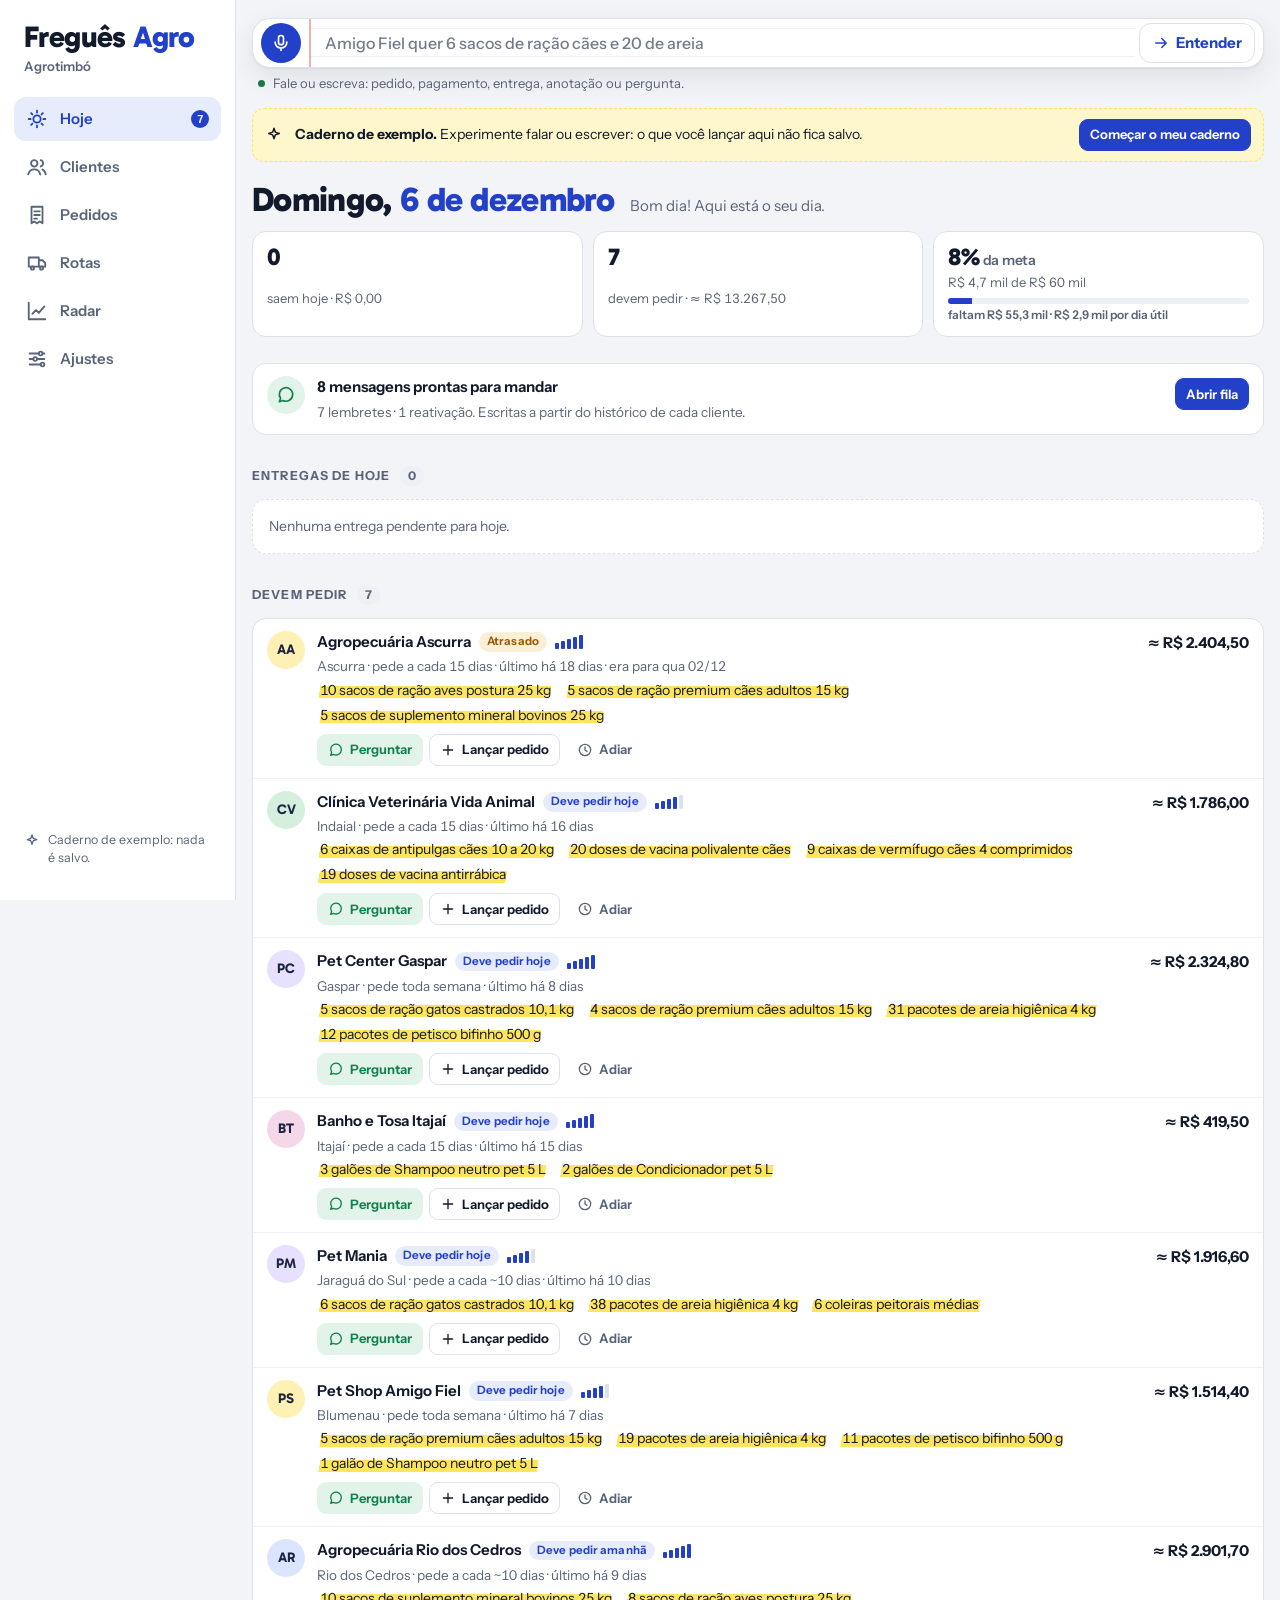
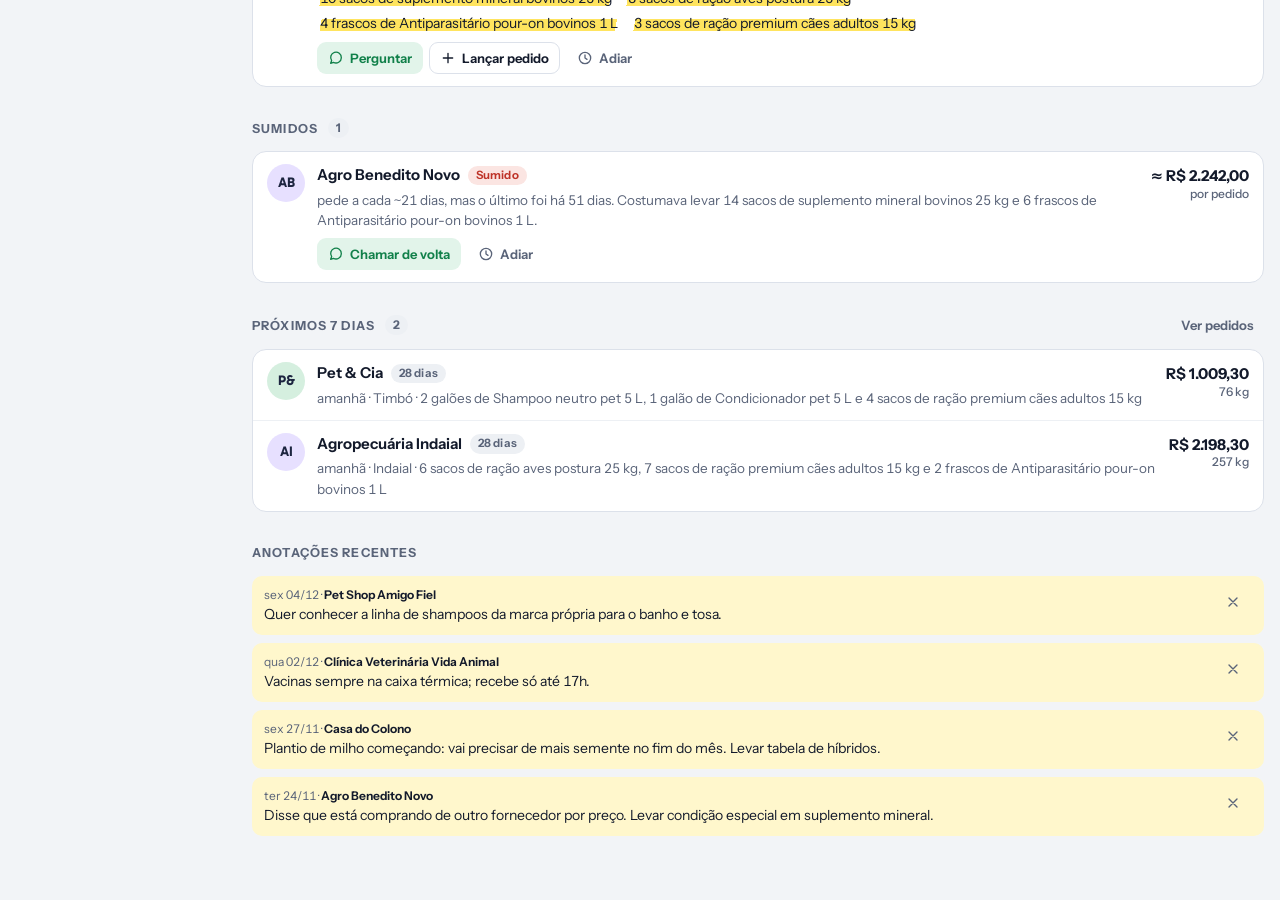
==== fregues-agro/index.html @ c1c09c15 "Adiciona Freguês: CRM de pedidos por voz com previsão do próximo pedido - fregues/: versão geral (ca" ====
<!doctype html>
<html lang="pt-BR">
<head>
<meta charset="utf-8">
<meta name="viewport" content="width=device-width,initial-scale=1,viewport-fit=cover">
<style>:root{color-scheme:light;box-sizing:border-box;padding-top:env(safe-area-inset-top,0px);padding-bottom:env(safe-area-inset-bottom,0px)}html{scroll-padding-top:env(safe-area-inset-top,0px)}body{margin:0;padding:0;font:14px -apple-system,BlinkMacSystemFont,sans-serif}img{max-width:100%}[hidden]:not([hidden=until-found i]){display:none!important}</style>
<title>Freguês Agro</title>
<meta name="claude:viewport-fit-sides" content="cover">
<meta name="description" content="Pedidos de representante agro/pet/vet por voz, com rotas de entrega, carga do caminhão e previsão de reposição.">
<meta name="theme-color" content="#F2F4F7" media="(prefers-color-scheme: light)">
<meta name="theme-color" content="#0D111C" media="(prefers-color-scheme: dark)">
<meta name="apple-mobile-web-app-capable" content="yes"><meta name="mobile-web-app-capable" content="yes"><meta name="apple-mobile-web-app-title" content="Freguês Agro">
<link rel="preconnect" href="https://fonts.googleapis.com"><link rel="preconnect" href="https://fonts.gstatic.com" crossorigin>
<link rel="stylesheet" href="https://fonts.googleapis.com/css2?family=Caveat:wght@600;700&family=Gabarito:wght@600;700;800&family=Instrument+Sans:wght@400;500;600;700&display=swap">
<style>
/* Caderneta de balcão: papel pautado e tinta de caneta azul. O que é previsão vem riscado com marca-texto amarelo.
   Layout: barra de captura fixa no topo (fale ou escreva), navegação embaixo no celular e na lateral no computador. */
:root{
  --paper:#F2F4F7;--sheet:#FFFFFF;--ink:#131A2B;--mut:#5A6479;--rule:#DCE1EA;--rule2:#EDF0F4;
  --pen:#2340C8;--pen-s:#E7ECFC;--on-pen:#FFFFFF;--bar:#C7D2F6;
  --marker:#FFE45E;--marker-s:#FFF7CC;--marker-ink:#4A3C00;
  --margin:#E39A94;
  --ok:#1C7A4B;--ok-s:#E1F2E8;--warn:#9A5800;--warn-s:#FCEFD8;--bad:#BE3227;--bad-s:#FBE5E2;
  --wa:#11804A;--wa-s:#E2F4EA;
  --av1:#DCE5FF;--av2:#FDE1CC;--av3:#D5EFDF;--av4:#F5D7EA;--av5:#E7E0FF;--av6:#FFF0B3;--av-ink:#1D2540;
  --scrim:rgba(13,18,32,.45);
  --shadow:0 1px 2px rgba(19,26,43,.06),0 10px 28px rgba(19,26,43,.08);
  --display:"Gabarito","Avenir Next","Segoe UI",system-ui,sans-serif;
  --body:"Instrument Sans",system-ui,-apple-system,"Segoe UI",Roboto,sans-serif;
  --hand:"Caveat","Segoe Print","Bradley Hand",cursive;
  --r:14px;
}
@media (prefers-color-scheme:dark){:root:not([data-theme="light"]){
  --paper:#0D111C;--sheet:#151B2A;--ink:#E8ECF6;--mut:#9AA4BB;--rule:#283149;--rule2:#1D2436;
  --pen:#93AAFF;--pen-s:#1C2650;--on-pen:#0A1233;--bar:#2C3B78;
  --marker:#7A6614;--marker-s:#2D2912;--marker-ink:#FFF0A6;
  --margin:#8C4C48;
  --ok:#5ECB92;--ok-s:#12321F;--warn:#F1B65C;--warn-s:#3A2A10;--bad:#FF8C82;--bad-s:#3D1A18;
  --wa:#5ED39A;--wa-s:#123423;
  --av1:#25315C;--av2:#4A2F1F;--av3:#1F3D2D;--av4:#46243B;--av5:#30295A;--av6:#4A4315;--av-ink:#E8ECF6;
  --scrim:rgba(0,0,0,.6);--shadow:0 1px 2px rgba(0,0,0,.3),0 10px 28px rgba(0,0,0,.3);color-scheme:dark}}
:root[data-theme="dark"]{
  --paper:#0D111C;--sheet:#151B2A;--ink:#E8ECF6;--mut:#9AA4BB;--rule:#283149;--rule2:#1D2436;
  --pen:#93AAFF;--pen-s:#1C2650;--on-pen:#0A1233;--bar:#2C3B78;
  --marker:#7A6614;--marker-s:#2D2912;--marker-ink:#FFF0A6;
  --margin:#8C4C48;
  --ok:#5ECB92;--ok-s:#12321F;--warn:#F1B65C;--warn-s:#3A2A10;--bad:#FF8C82;--bad-s:#3D1A18;
  --wa:#5ED39A;--wa-s:#123423;
  --av1:#25315C;--av2:#4A2F1F;--av3:#1F3D2D;--av4:#46243B;--av5:#30295A;--av6:#4A4315;--av-ink:#E8ECF6;
  --scrim:rgba(0,0,0,.6);--shadow:0 1px 2px rgba(0,0,0,.3),0 10px 28px rgba(0,0,0,.3);color-scheme:dark}
*{box-sizing:border-box}
html,body{background:var(--paper)}
body{color:var(--ink);font:15px/1.5 var(--body);font-variant-numeric:tabular-nums;-webkit-text-size-adjust:100%}
body::before{content:"";position:fixed;inset:0 0 auto;height:env(safe-area-inset-top,0px);z-index:30;background:var(--paper)}
h1,h2,h3{text-wrap:balance}
button,input,select,textarea{font:inherit;color:inherit}
button{cursor:pointer}
:focus-visible{outline:3px solid var(--pen);outline-offset:2px}
:where(svg[aria-hidden="true"]){width:18px;height:18px;flex:none;vertical-align:middle}
.av svg{width:20px;height:20px}
.sr{position:absolute;width:1px;height:1px;overflow:hidden;clip:rect(0 0 0 0);white-space:nowrap}
.mut{color:var(--mut)}
a{color:var(--pen)}

/* estrutura */
.app{min-height:100vh}
nav{position:fixed;left:0;right:0;bottom:0;z-index:25;display:flex;background:var(--sheet);border-top:1px solid var(--rule);padding:6px max(6px,env(safe-area-inset-right,0px)) calc(6px + env(safe-area-inset-bottom,0px)) max(6px,env(safe-area-inset-left,0px))}
nav .brand,nav .store{display:none}
nav button{flex:1;position:relative;display:flex;flex-direction:column;align-items:center;gap:2px;border:0;background:none;color:var(--mut);font-size:12px;font-weight:600;padding:6px 2px;border-radius:12px;min-height:52px}
nav button svg{width:22px;height:22px}
nav button.on{color:var(--pen);background:var(--pen-s)}
nav .bd{position:absolute;top:3px;left:calc(50% + 6px);min-width:18px;height:18px;padding:0 5px;border-radius:9px;background:var(--pen);color:var(--on-pen);font-size:11px;line-height:18px}
.col{min-width:0}
.omni{position:sticky;top:env(safe-area-inset-top,0px);z-index:20;background:var(--paper);padding-block:12px 6px;padding-left:max(16px,env(safe-area-inset-left,0px));padding-right:max(16px,env(safe-area-inset-right,0px))}
.omni>*{max-width:1040px;margin-inline:auto}
main{display:block;max-width:1072px;margin:0 auto;padding-block:4px 120px;padding-left:max(16px,env(safe-area-inset-left,0px));padding-right:max(16px,env(safe-area-inset-right,0px))}
main:focus{outline:0}
@media (min-width:900px){
  .app{display:grid;grid-template-columns:236px minmax(0,1fr)}
  nav{position:sticky;top:0;height:100vh;flex-direction:column;gap:4px;border-top:0;border-right:1px solid var(--rule);padding:22px 14px}
  nav .brand{display:block;font:800 30px/1 var(--display);letter-spacing:-.02em;color:var(--ink);padding:0 10px 18px}
  nav .brand small{display:block;font:600 13px/1.3 var(--body);letter-spacing:0;color:var(--mut);margin-top:6px}
  nav button{flex:none;flex-direction:row;gap:12px;font-size:15px;padding:10px 12px;min-height:44px;justify-content:flex-start}
  nav .bd{position:static;margin-left:auto}
  nav .store{display:flex;gap:8px;align-items:flex-start;margin-top:auto;font-size:12.5px;color:var(--mut);padding:10px}
  nav .store svg{width:16px;height:16px;flex:none;margin-top:2px}
  main{padding-bottom:64px}
  .omni{padding-top:18px}
}

/* captura: o caderno onde se fala ou escreve */
.cap{display:grid;grid-template-columns:56px minmax(0,1fr) auto;align-items:stretch;background:var(--sheet);border:1px solid var(--rule);border-radius:18px;box-shadow:var(--shadow);position:relative;overflow:hidden}
.cap::before{content:"";position:absolute;left:56px;top:0;bottom:0;border-left:2px solid var(--margin);opacity:.75;pointer-events:none}
.cap textarea{display:block;border:0;outline:0;resize:none;background-color:transparent;font:500 16px/28px var(--body);padding:10px 12px 10px 16px;min-height:48px;max-height:196px;width:100%;
  background-image:linear-gradient(transparent 27px,var(--rule2) 27px);background-size:100% 28px;background-position:0 10px;background-attachment:local}
.cap textarea::placeholder{color:var(--mut);opacity:.85;white-space:nowrap;overflow:hidden;text-overflow:ellipsis}
.mic{align-self:center;justify-self:center;width:40px;height:40px;border-radius:50%;border:0;display:grid;place-items:center;background:var(--pen);color:var(--on-pen);position:relative}
.mic svg{width:20px;height:20px}
.mic.on{background:var(--bad);color:#fff}
.mic.on::after{content:"";position:absolute;inset:-5px;border-radius:50%;border:2px solid var(--bad);animation:pulse 1.2s ease-out infinite}
@keyframes pulse{from{opacity:.9;transform:scale(.9)}to{opacity:0;transform:scale(1.35)}}
.go{align-self:center;margin:0 8px 0 4px;display:inline-flex;align-items:center;gap:6px;border:1px solid var(--rule);background:var(--sheet);color:var(--pen);border-radius:12px;min-height:40px;padding:0 12px;font-weight:700}
.go svg{width:18px;height:18px}
.go span{display:none}
@media (min-width:600px){.go span{display:inline}}
.go:disabled{opacity:.6}
.hint{display:flex;gap:8px;align-items:center;min-height:22px;padding:6px 4px 0 6px;font-size:13px;color:var(--mut)}
.hint b{color:var(--ink);font-weight:600}
.hint .dot{width:7px;height:7px;border-radius:50%;background:var(--ok);flex:none}
.hint .dot.busy{background:var(--marker);animation:pulse 1s infinite alternate}
.hint .dot.rec{background:var(--bad)}

/* faixas e cabeçalhos */
#banner{max-width:1072px;margin:0 auto;padding-left:max(16px,env(safe-area-inset-left,0px));padding-right:max(16px,env(safe-area-inset-right,0px))}
.banner{display:flex;flex-wrap:wrap;gap:8px 12px;align-items:center;background:var(--marker-s);color:var(--ink);border:1px dashed var(--marker);border-radius:12px;padding:10px 12px;margin:8px 0 2px;font-size:14px}
.banner .btn{margin-left:auto}
.hd{display:flex;flex-wrap:wrap;align-items:flex-end;gap:4px 16px;margin:14px 0 4px}
.hd h1{font:800 clamp(26px,5vw,34px)/1.05 var(--display);letter-spacing:-.02em;margin:0}
.hd h1 em{font-style:normal;color:var(--pen)}
.hd p{margin:0;color:var(--mut)}
.back{display:inline-flex;align-items:center;gap:4px;border:0;background:none;color:var(--mut);font-weight:600;padding:6px 0;margin-top:8px}
.back svg{width:18px;height:18px}
.strip{display:grid;grid-template-columns:repeat(auto-fit,minmax(150px,1fr));gap:10px;margin:14px 0 4px}
.stat{background:var(--sheet);border:1px solid var(--rule);border-radius:var(--r);padding:12px 14px;display:grid;gap:2px;text-align:left;color:var(--ink)}
button.stat:hover{border-color:var(--pen)}
.stat b{font:800 24px/1.1 var(--display);letter-spacing:-.01em}
.stat span{font-size:13px;color:var(--mut)}
.stat .d{font-size:12px;font-weight:600}
.stat .d.up{color:var(--ok)}.stat .d.dn{color:var(--bad)}

.sec{margin-top:26px}
.sh{display:flex;flex-wrap:wrap;align-items:center;gap:6px 10px;margin:0 0 8px;min-height:30px}
.sh h2{min-width:0;overflow-wrap:anywhere}
.sh h2{font:700 12.5px/1.2 var(--body);letter-spacing:.09em;text-transform:uppercase;color:var(--mut);margin:0}
.sh .n{font:700 12px/1 var(--body);background:var(--rule2);color:var(--mut);border-radius:999px;padding:4px 8px}
.sh .r{margin-left:auto;display:flex;gap:6px}
.list{background:var(--sheet);border:1px solid var(--rule);border-radius:var(--r);overflow:hidden}
.it{display:grid;grid-template-columns:auto minmax(0,1fr) auto;gap:4px 12px;align-items:start;padding:12px 14px;border-top:1px solid var(--rule2)}
.it:first-child{border-top:0}
.it .bd{min-width:0;display:grid;gap:3px}
.it .nm{display:flex;flex-wrap:wrap;align-items:center;gap:6px 8px;font-weight:650}
.it .sub{font-size:13.5px;color:var(--mut);overflow-wrap:anywhere}
.it .val{font:700 15px/1.3 var(--body);text-align:right;white-space:nowrap;padding-top:2px}
.it .val small{display:block;font-weight:500;font-size:12px;color:var(--mut)}
.it .acts{grid-column:2/-1;display:flex;flex-wrap:wrap;gap:6px;margin-top:4px}
.it.click{cursor:pointer}
.it.click:hover{background:var(--rule2)}
.lnk{border:0;background:none;padding:0;font:inherit;font-weight:650;color:var(--ink);text-align:left;cursor:pointer}
.lnk:hover{color:var(--pen);text-decoration:underline}
.empty{background:var(--sheet);border:1px dashed var(--rule);border-radius:var(--r);padding:16px;color:var(--mut);font-size:14px}
.empty b{color:var(--ink)}

/* avatar, chips, marca-texto, letra de mão */
.av{width:38px;height:38px;border-radius:50%;display:grid;place-items:center;font:700 14px/1 var(--display);color:var(--av-ink);flex:none}
.av.big{width:58px;height:58px;font-size:20px}
.chip{display:inline-flex;align-items:center;gap:4px;font:650 11.5px/1 var(--body);padding:4px 8px;border-radius:999px;background:var(--rule2);color:var(--mut);white-space:nowrap;letter-spacing:.01em}
.chip.pen{background:var(--pen-s);color:var(--pen)}
.chip.ok{background:var(--ok-s);color:var(--ok)}
.chip.warn{background:var(--warn-s);color:var(--warn)}
.chip.bad{background:var(--bad-s);color:var(--bad)}
.chip.mk{background:var(--marker-s);color:var(--marker-ink)}
.mk{background:linear-gradient(100deg,transparent 0 1.5%,var(--marker) 1.5% 98%,transparent 98%) 0 70%/100% 58% no-repeat;padding:0 3px;-webkit-box-decoration-break:clone;box-decoration-break:clone}
.ces{display:flex;flex-wrap:wrap;gap:4px 10px;font-size:14px;color:var(--ink)}
.hand{font-family:var(--hand);font-weight:700;font-size:21px;line-height:1;color:var(--pen)}
.cf{display:inline-flex;gap:2px;align-items:flex-end;vertical-align:middle}
.cf i{width:4px;border-radius:1px;background:var(--rule)}
.cf i:nth-child(1){height:6px}.cf i:nth-child(2){height:8px}.cf i:nth-child(3){height:10px}.cf i:nth-child(4){height:12px}.cf i:nth-child(5){height:14px}
.cf i.on{background:var(--pen)}
.tr{font-size:12px;font-weight:700}.tr.up{color:var(--ok)}.tr.dn{color:var(--bad)}

/* botões */
.btn{display:inline-flex;align-items:center;justify-content:center;gap:6px;min-height:36px;padding:6px 12px;border-radius:10px;border:1px solid var(--rule);background:var(--sheet);color:var(--ink);font:650 14px/1.1 var(--body);text-decoration:none;white-space:nowrap}
.btn:hover{border-color:var(--pen);color:var(--pen)}
.btn svg{width:16px;height:16px;flex:none}
.btn.p{background:var(--pen);border-color:var(--pen);color:var(--on-pen)}
.btn.p:hover{filter:brightness(1.07);color:var(--on-pen)}
.btn.wa{color:var(--wa);background:var(--wa-s);border-color:transparent}
.btn.wa:hover{border-color:var(--wa)}
.btn.g{border-color:transparent;background:transparent;color:var(--mut)}
.btn.g:hover{color:var(--pen);background:var(--pen-s)}
.btn.d{color:var(--bad)}
.btn.d.arm{background:var(--bad);border-color:var(--bad);color:#fff}
.btn.sm{min-height:32px;padding:4px 10px;font-size:13px;border-radius:9px}
.btn.f{width:100%;min-height:46px;font-size:15px}
.btn:disabled{opacity:.55;cursor:default}
.seg{display:inline-flex;flex-wrap:wrap;gap:4px;background:var(--rule2);padding:4px;border-radius:12px}
.seg button{border:0;background:none;border-radius:9px;padding:6px 11px;font-weight:650;font-size:13.5px;color:var(--mut);min-height:32px}
.seg button.on{background:var(--sheet);color:var(--ink);box-shadow:0 1px 2px rgba(0,0,0,.08)}
.row{display:flex;flex-wrap:wrap;gap:8px;align-items:center}

/* cartão de previsão (cliente) */
.pred{background:var(--sheet);border:1px solid var(--rule);border-radius:var(--r);padding:16px;display:grid;gap:12px}
.pred .top{display:flex;flex-wrap:wrap;gap:6px 18px;align-items:flex-end}
.pred .top .hand{font-size:34px}
.pred .meta{font-size:13.5px;color:var(--mut)}
.pred ul{list-style:none;margin:0;padding:0;display:grid;gap:6px}
.pred li{display:flex;gap:10px;align-items:baseline;flex-wrap:wrap}
.pred li .v{margin-left:auto;color:var(--mut);font-size:13.5px}
.kv{display:grid;grid-template-columns:repeat(auto-fit,minmax(130px,1fr));gap:10px}
.cli-h{display:flex;gap:14px;align-items:center;margin:6px 0 4px}
.cli-h h1{font:800 clamp(24px,5vw,32px)/1.05 var(--display);letter-spacing:-.02em;margin:0}
.cli-h .apel{color:var(--mut);font-size:13.5px;margin-top:4px}
.contato{display:flex;flex-wrap:wrap;gap:6px 14px;font-size:14px;color:var(--mut);margin:8px 0 2px}
.contato span{display:inline-flex;gap:6px;align-items:center}
.contato svg{width:15px;height:15px}
.notas{display:grid;gap:8px}
.nota{background:var(--marker-s);border-radius:10px;padding:10px 12px;font-size:14px;display:flex;gap:10px;align-items:flex-start}
.nota small{display:block;color:var(--mut);font-size:12px}
.nota .btn{margin-left:auto}

/* radar */
.grid2{display:grid;gap:18px;grid-template-columns:minmax(0,1fr)}
@media (min-width:900px){.grid2{grid-template-columns:minmax(0,1fr) minmax(0,1fr)}}
.chart{background:var(--sheet);border:1px solid var(--rule);border-radius:var(--r);padding:12px 8px 6px}
.chart svg{display:block;width:100%;height:auto}
.chart text{font:600 12px var(--body);fill:var(--mut)}
.chart .vl{fill:var(--ink);font-weight:700}
.legend{display:flex;flex-wrap:wrap;gap:6px 14px;font-size:12.5px;color:var(--mut);padding:4px 8px 6px}
.legend i{display:inline-block;width:10px;height:10px;border-radius:3px;margin-right:5px;vertical-align:-1px}
.tbl-w{overflow-x:auto;background:var(--sheet);border:1px solid var(--rule);border-radius:var(--r)}
table{border-collapse:collapse;width:100%;font-size:14px}
th,td{text-align:left;padding:9px 12px;border-top:1px solid var(--rule2);white-space:nowrap}
th{font-size:12px;letter-spacing:.06em;text-transform:uppercase;color:var(--mut);border-top:0;font-weight:700}
td.n,th.n{text-align:right}
.bar{height:6px;border-radius:3px;background:var(--rule2);overflow:hidden;min-width:60px}
.bar i{display:block;height:100%;background:var(--pen)}
.day{display:grid;grid-template-columns:86px minmax(0,1fr);gap:10px;padding:10px 14px;border-top:1px solid var(--rule2);align-items:start}
.day:first-child{border-top:0}
.day .dl{font-weight:700;font-size:13.5px}
.day .dl small{display:block;color:var(--mut);font-weight:500}
.day .cs{display:flex;flex-wrap:wrap;gap:6px}
.pill{display:inline-flex;align-items:center;gap:6px;border-radius:8px;padding:4px 8px;font-size:13px;border:1px solid var(--rule);background:var(--sheet);color:var(--ink);cursor:pointer}
.pill.prov{border:1px dashed var(--marker);background:var(--marker-s)}
.pill small{color:var(--mut)}

/* formulários */
.fg{display:grid;gap:12px}
.fl{display:grid;gap:4px;min-width:0}
.fl>span{font-size:12.5px;font-weight:650;color:var(--mut)}
.fr{display:grid;gap:10px;grid-template-columns:repeat(auto-fit,minmax(130px,1fr))}
input,select,textarea{width:100%;background:var(--sheet);border:1px solid var(--rule);border-radius:10px;padding:8px 10px;min-height:42px;color:var(--ink)}
textarea{min-height:80px;resize:vertical;line-height:1.45}
input:focus,select:focus,textarea:focus{outline:2px solid var(--pen);outline-offset:0;border-color:var(--pen)}
.ck{display:flex;gap:10px;align-items:flex-start;font-size:14.5px;padding:6px 0}
.ck input{width:20px;height:20px;min-height:0;margin-top:1px;accent-color:var(--pen);flex:none}
.ck small{display:block;color:var(--mut);font-size:13px}
.its{display:grid;gap:8px}
.irow{display:grid;grid-template-columns:72px 88px minmax(0,1fr) 92px 34px;gap:6px;align-items:center}
.irow .x{border:0;background:none;color:var(--mut);width:34px;height:34px;display:grid;place-items:center;border-radius:8px}
.irow .x:hover{color:var(--bad);background:var(--bad-s)}
.irow .x svg{width:16px;height:16px}
@media (max-width:560px){.irow.ih{display:none}.irow{grid-template-columns:64px 80px minmax(0,1fr) 34px}.irow .pn{grid-column:1/4;grid-row:1}.irow .x{grid-column:4;grid-row:1}.irow .pu{grid-column:3;grid-row:2}}
.ih{font-size:12px;color:var(--mut);font-weight:650}
.tot{display:flex;justify-content:space-between;align-items:center;gap:10px;font-size:15px;padding-top:4px}
.tot b{font:800 22px/1 var(--display)}
.avisos{display:grid;gap:4px;font-size:13px;color:var(--warn);margin:0;padding:0;list-style:none}
.disse{font-size:13px;color:var(--mut);border-left:3px solid var(--margin);padding:2px 0 2px 10px}
.disse q{font-style:italic;color:var(--ink)}
.dcard{border:1px solid var(--rule);border-radius:var(--r);padding:14px;display:grid;gap:12px}
.dcard+.dcard{margin-top:12px}
.dhead{display:flex;flex-wrap:wrap;gap:8px;align-items:center}
.dhead .seg{font-size:13px}

/* janela inferior (sheet) */
#sheet{position:fixed;inset:0;z-index:60;display:grid;align-items:end;justify-items:center}
#sheet .scrim{position:absolute;inset:0;background:var(--scrim)}
.sp{position:relative;background:var(--sheet);width:100%;max-width:680px;max-height:92vh;overflow:auto;overscroll-behavior:contain;border-radius:22px 22px 0 0;padding:0 max(16px,env(safe-area-inset-right,0px)) calc(18px + env(safe-area-inset-bottom,0px)) max(16px,env(safe-area-inset-left,0px));box-shadow:var(--shadow);animation:up .2s ease}
@keyframes up{from{transform:translateY(16px);opacity:.6}}
.sp-h{position:sticky;top:0;z-index:2;background:var(--sheet);display:flex;align-items:center;gap:10px;padding:16px 0 10px;border-bottom:1px solid var(--rule2);margin-bottom:14px}
.sp-h h2{font:800 21px/1.15 var(--display);margin:0;letter-spacing:-.01em}
.sp-h .btn{margin-left:auto}
.sp-f{position:sticky;bottom:calc(-18px - env(safe-area-inset-bottom,0px));background:var(--sheet);padding:12px 0 calc(6px + env(safe-area-inset-bottom,0px));margin-top:14px;border-top:1px solid var(--rule2);display:flex;flex-wrap:wrap;gap:8px}
.sp-f .btn.p{flex:1}
@media (min-width:700px){#sheet{align-items:center}.sp{border-radius:22px;max-height:88vh}.sp-f{bottom:-18px}}
.resp{white-space:pre-wrap;font-size:15.5px;line-height:1.55}
.resp p{margin:0 0 8px;white-space:normal}
.msg{border:1px solid var(--rule);border-radius:12px;padding:12px;display:grid;gap:8px}
.msg+.msg{margin-top:10px}
.msg .tx{font-size:14px;background:var(--rule2);border-radius:10px;padding:10px;white-space:pre-wrap}
.msg.ok{opacity:.55}

/* avisos rápidos */
#toasts{position:fixed;left:50%;transform:translateX(-50%);bottom:calc(80px + env(safe-area-inset-bottom,0px));z-index:70;display:grid;gap:8px;width:min(560px,calc(100vw - 32px))}
@media (min-width:900px){#toasts{bottom:24px;left:calc(50% + 118px)}}
.toast{display:flex;align-items:center;gap:10px;background:var(--ink);color:var(--paper);border-radius:12px;padding:10px 12px;font-size:14px;box-shadow:var(--shadow);animation:up .2s ease}
.toast.bad{background:var(--bad);color:#fff}
.toast span{flex:1}
.toast button{border:0;background:transparent;color:inherit;font-weight:700;text-decoration:underline;padding:4px 6px;white-space:nowrap}
.tst{display:grid;gap:4px;font-size:13.5px;margin-top:10px}
.tst .f{color:var(--bad)}
kbd{font:600 12px var(--body);border:1px solid var(--rule);border-bottom-width:2px;border-radius:6px;padding:1px 6px;background:var(--sheet)}
@media (prefers-reduced-motion:reduce){*,*::before,*::after{animation:none!important;transition:none!important}}
</style>
</head>
<body>
<div class="app">
  <nav id="nav" aria-label="Seções"></nav>
  <div class="col">
    <header class="omni">
      <form id="capf" class="cap" autocomplete="off">
        <button type="button" id="mic" class="mic" aria-label="Falar"></button>
        <label for="cap" class="sr">Fale ou escreva um pedido, pagamento, anotação ou pergunta</label>
        <textarea id="cap" rows="1" placeholder="Joana pediu 30 pães de queijo pra sexta, no pix" enterkeyhint="send"></textarea>
        <button type="submit" id="go" class="go" aria-label="Entender"></button>
      </form>
      <div class="hint" id="hint" aria-live="polite"></div>
    </header>
    <div id="banner"></div>
    <main id="main" tabindex="-1"></main>
  </div>
</div>
<div id="sheet" hidden></div>
<div id="toasts" aria-live="polite"></div>
<script>var PERFIL='agrotimbo';</script>
<script>
/* ============ Freguês · núcleo (sem DOM): datas, texto, intérprete de frases, previsão e operações ============ */
const U={
  pad:n=>String(n).padStart(2,'0'),
  iso(d){return d.getFullYear()+'-'+U.pad(d.getMonth()+1)+'-'+U.pad(d.getDate())},
  dt(s){const[y,m,d]=String(s).split('-').map(Number);return new Date(y,(m||1)-1,d||1,12)},
  add(s,n){const d=U.dt(s);d.setDate(d.getDate()+Math.round(n));return U.iso(d)},
  diff(a,b){return Math.round((U.dt(a)-U.dt(b))/864e5)},
  dow(s){return U.dt(s).getDay()},
  hoje(){return U.iso(new Date())},
  isISO(s){return /^\d{4}-\d{2}-\d{2}$/.test(s||'')&&!isNaN(U.dt(s))&&U.iso(U.dt(s))===s},
  // mesmo tamanho do texto original (NFC): permite mapear trechos achados de volta ao que foi dito
  norm(s){return String(s==null?'':s).normalize('NFC').toLowerCase().normalize('NFD').replace(/[̀-ͯ]/g,'')},
  key(s){return U.norm(s).replace(/[^a-z0-9]+/g,' ').trim()},
  r2:n=>Math.round((+n||0)*100)/100,
  uid:()=>Date.now().toString(36).slice(-6)+Math.random().toString(36).slice(2,6),
  median(a){if(!a.length)return 0;const s=[...a].sort((x,y)=>x-y),m=s.length>>1;return s.length%2?s[m]:(s[m-1]+s[m])/2},
  mean(a){return a.length?a.reduce((x,y)=>x+y,0)/a.length:0},
  std(a){if(a.length<2)return 0;const m=U.mean(a);return Math.sqrt(a.reduce((s,x)=>s+(x-m)**2,0)/(a.length-1))},
  clamp:(x,a,b)=>Math.min(b,Math.max(a,x)),
  dice(a,b){if(a===b)return 1;if(a.length<2||b.length<2)return 0;const m=new Map();for(let i=0;i<a.length-1;i++){const g=a.substr(i,2);m.set(g,(m.get(g)||0)+1)}let h=0;for(let i=0;i<b.length-1;i++){const g=b.substr(i,2),c=m.get(g);if(c>0){m.set(g,c-1);h++}}return 2*h/(a.length+b.length-2)},
  esc(s){return String(s==null?'':s).replace(/[&<>"']/g,c=>({'&':'&amp;','<':'&lt;','>':'&gt;','"':'&quot;',"'":'&#39;'}[c]))},
  err(e){return{ok:false,e}}
};

/* ---------- língua: números, plurais, unidades, datas por extenso ---------- */
const T={
  DIA:['domingo','segunda','terça','quarta','quinta','sexta','sábado'],
  DIAC:['dom','seg','ter','qua','qui','sex','sáb'],
  MES:['janeiro','fevereiro','março','abril','maio','junho','julho','agosto','setembro','outubro','novembro','dezembro'],
  MESC:['jan','fev','mar','abr','mai','jun','jul','ago','set','out','nov','dez'],
  brl(n){return(+n||0).toLocaleString('pt-BR',{style:'currency',currency:'BRL'})},
  num(n,d=2){return(+n||0).toLocaleString('pt-BR',{maximumFractionDigits:d})},
  ddmm(s){const d=U.dt(s);return U.pad(d.getDate())+'/'+U.pad(d.getMonth()+1)},
  quando(s,hoje){const k=U.diff(s,hoje);if(k===0)return'hoje';if(k===1)return'amanhã';if(k===-1)return'ontem';if(k>1&&k<7)return T.DIA[U.dow(s)]+' ('+T.ddmm(s)+')';return T.DIAC[U.dow(s)]+' '+T.ddmm(s)},
  ha(d){return d==null?'—':d<=0?'hoje':d===1?'ontem':'há '+d+' dias'},
  UNI:{un:['un','un'],kg:['kg','kg'],g:['g','g'],L:['L','L'],ml:['ml','ml'],dz:['dúzia','dúzias'],cx:['caixa','caixas'],pct:['pacote','pacotes'],cento:['cento','centos'],fardo:['fardo','fardos'],saco:['saco','sacos'],bandeja:['bandeja','bandejas'],pote:['pote','potes'],fatia:['fatia','fatias'],'porção':['porção','porções'],garrafa:['garrafa','garrafas'],lata:['lata','latas'],'galão':['galão','galões'],balde:['balde','baldes'],rolo:['rolo','rolos'],par:['par','pares'],m:['m','m'],'peça':['peça','peças'],kit:['kit','kits'],forma:['forma','formas'],tabuleiro:['tabuleiro','tabuleiros'],frasco:['frasco','frascos'],dose:['dose','doses'],display:['display','displays'],ampola:['ampola','ampolas'],bisnaga:['bisnaga','bisnagas'],tubo:['tubo','tubos'],bombona:['bombona','bombonas'],'sachê':['sachê','sachês']},
  unLabel(un,q){const L=T.UNI[un];return L?(q>1?L[1]:L[0]):un},
  INV:/^(mais|tres|três|lápis|lapis|pires|ônibus|onibus|tênis|tenis|gás|gas|vírus|virus|atlas|simples|seis)$/,
  sing(w){if(w.length<4||T.INV.test(w)||/ês$/.test(w))return w;const R=[[/ães$/,'ão'],[/aes$/,'ao'],[/ões$/,'ão'],[/oes$/,'ao'],[/ãos$/,'ão'],[/éis$/,'el'],[/eis$/,'el'],[/óis$/,'ol'],[/ois$/,'ol'],[/ais$/,'al'],[/uis$/,'ul'],[/ns$/,'m'],[/([rz])es$/,'$1'],[/([aeiouáéíóúâêôãõ])s$/,'$1']];for(const[re,s]of R)if(re.test(w))return w.replace(re,s);return w},
  plural(w){const M={'pão':'pães','mão':'mãos','cão':'cães','alemão':'alemães'},lw=w.toLowerCase();if(M[lw])return w[0]===lw[0]?M[lw]:M[lw][0].toUpperCase()+M[lw].slice(1);
    if(/ão$/i.test(w))return w.replace(/ão$/i,'ões');if(/[aeiouáéíóúâêô]$/i.test(w))return w+'s';if(/el$/i.test(w))return w.replace(/el$/i,'éis');if(/al$/i.test(w))return w.replace(/al$/i,'ais');if(/ol$/i.test(w))return w.replace(/ol$/i,'óis');if(/ul$/i.test(w))return w.replace(/ul$/i,'uis');if(/il$/i.test(w))return w.replace(/il$/i,'is');if(/m$/i.test(w))return w.replace(/m$/i,'ns');if(/[rz]$/i.test(w))return w+'es';return w},
  CON:/^(de|do|da|dos|das|com|sem|no|na|nos|nas|ao|à|para|pra|e|em)$/i,
  // flexiona só as palavras antes do primeiro conector: "pães de queijo" -> "pão de queijo"
  headMap(s,fn){const ws=String(s).trim().split(/\s+/);let head=true;return ws.map(w=>{if(T.CON.test(w))head=false;return head?fn(w):w}).join(' ')},
  singName(s){return T.headMap(s,w=>{const l=w.toLowerCase(),r=T.sing(l);return r===l?w:(w[0]!==l[0]?r[0].toUpperCase()+r.slice(1):r)})},
  pluralName(s){return T.headMap(s,T.plural)},
  lcFirst(s){return /^[A-ZÀ-Ý][^A-ZÀ-Ý]*$/.test(s)?s.charAt(0).toLowerCase()+s.slice(1):s},
  up1(s){s=String(s||'').trim();return s.charAt(0).toUpperCase()+s.slice(1)},
  title(s){return String(s||'').trim().split(/\s+/).map((w,i)=>i>0&&/^(da|de|do|das|dos|e)$/i.test(w)?w.toLowerCase():w.charAt(0).toUpperCase()+w.slice(1)).join(' ')},
  item(it){const q=+it.q||0,n=it.nome||'item',un=it.un||'un';if(un==='un')return T.num(q)+' '+T.lcFirst(q>1?T.pluralName(n):n);return T.num(q)+' '+T.unLabel(un,q)+' de '+T.lcFirst(n)},
  itens(a){const s=(a||[]).map(T.item);return s.length<2?(s[0]||''):s.slice(0,-1).join(', ')+' e '+s[s.length-1]},
  primeiro(n){const w=String(n||'').trim().split(/\s+/);return /^(dona|seu|sr|sra|dr|dra|tia|tio)\.?$/i.test(w[0])&&w[1]?w[0]+' '+w[1]:w[0]||''}
};

/* ---------- municípios (coordenadas aproximadas) e rotas de entrega ---------- */
const GEO={'Timbó':[-26.823,-49.272],'Indaial':[-26.898,-49.232],'Pomerode':[-26.740,-49.177],'Rodeio':[-26.922,-49.366],'Ascurra':[-26.955,-49.376],'Apiúna':[-27.035,-49.389],'Rio dos Cedros':[-26.737,-49.272],'Benedito Novo':[-26.783,-49.364],'Doutor Pedrinho':[-26.716,-49.483],
  'Blumenau':[-26.919,-49.066],'Gaspar':[-26.931,-48.959],'Brusque':[-27.098,-48.917],'Guabiruba':[-27.086,-48.981],'Botuverá':[-27.200,-49.073],'Ilhota':[-26.900,-48.827],'Luiz Alves':[-26.721,-48.932],
  'Rio do Sul':[-27.214,-49.643],'Ibirama':[-27.057,-49.518],'Presidente Getúlio':[-27.051,-49.623],'Lontras':[-27.168,-49.542],'Ituporanga':[-27.414,-49.600],'Taió':[-27.116,-49.998],'José Boiteux':[-26.958,-49.628],'Rio do Oeste':[-27.193,-49.797],'Laurentino':[-27.217,-49.733],'Agronômica':[-27.266,-49.708],'Aurora':[-27.309,-49.630],'Pouso Redondo':[-27.258,-49.934],'Witmarsum':[-26.927,-49.795],'Dona Emma':[-26.981,-49.726],'Vitor Meireles':[-26.878,-49.832],
  'Jaraguá do Sul':[-26.486,-49.067],'Guaramirim':[-26.473,-49.003],'Schroeder':[-26.413,-49.073],'Massaranduba':[-26.611,-49.004],'Corupá':[-26.425,-49.243],'Joinville':[-26.304,-48.846],'São Bento do Sul':[-26.250,-49.379],'Rio Negrinho':[-26.254,-49.518],'São Francisco do Sul':[-26.243,-48.638],'Araquari':[-26.370,-48.722],'Barra Velha':[-26.632,-48.684],
  'Itajaí':[-26.908,-48.662],'Navegantes':[-26.899,-48.654],'Balneário Camboriú':[-26.990,-48.635],'Camboriú':[-27.025,-48.654],'Itapema':[-27.090,-48.611],'Penha':[-26.770,-48.646],'Piçarras':[-26.764,-48.672],'Porto Belo':[-27.158,-48.553],'Bombinhas':[-27.138,-48.517],'Tijucas':[-27.241,-48.633],
  'Florianópolis':[-27.595,-48.548],'São José':[-27.613,-48.636],'Palhoça':[-27.644,-48.670],'Biguaçu':[-27.494,-48.656],'Santo Amaro da Imperatriz':[-27.688,-48.779],
  'Lages':[-27.816,-50.326],'Curitibanos':[-27.283,-50.584],'Mafra':[-26.111,-49.805],'Canoinhas':[-26.177,-50.390],'Porto União':[-26.238,-51.078],'Caçador':[-26.775,-51.015],'Videira':[-27.008,-51.152],'Joaçaba':[-27.172,-51.505],'Concórdia':[-27.234,-52.028],'Chapecó':[-27.100,-52.615],'Xanxerê':[-26.877,-52.404],'São Miguel do Oeste':[-26.725,-53.518],
  'Criciúma':[-28.678,-49.370],'Tubarão':[-28.467,-49.007],'Laguna':[-28.483,-48.781],'Araranguá':[-28.935,-49.486],'Braço do Norte':[-28.275,-49.166],
  'Curitiba':[-25.428,-49.273],'São José dos Pinhais':[-25.535,-49.206],'Colombo':[-25.292,-49.224],'Araucária':[-25.593,-49.410],'Ponta Grossa':[-25.095,-50.162],'Guarapuava':[-25.390,-51.462],'União da Vitória':[-26.230,-51.087],'Rio Negro':[-26.106,-49.797],'São Mateus do Sul':[-25.874,-50.383],'Pato Branco':[-26.229,-52.671],'Francisco Beltrão':[-26.081,-53.055],'Clevelândia':[-26.404,-52.351],'Palmas':[-26.484,-51.991],'Cascavel':[-24.955,-53.455],'Toledo':[-24.725,-53.743],'Foz do Iguaçu':[-25.516,-54.585],'Londrina':[-23.310,-51.163],'Maringá':[-23.420,-51.933]};
const Geo={
  lista:Object.keys(GEO).sort((a,b)=>a.localeCompare(b)),
  K:Object.fromEntries(Object.keys(GEO).map(c=>[U.key(c),c])),
  nome(s){const k=U.key(s);return Geo.K[k]||''},
  RE:null,
  re(){if(!Geo.RE)Geo.RE=new RegExp(`(\\b(?:de|em|do|da|pra|para|no|na|la de|la em)\\s+)?\\b(${Object.keys(Geo.K).sort((a,b)=>b.length-a.length).join('|')})\\b`,'g');Geo.RE.lastIndex=0;return Geo.RE},
  km(a,b){const A=GEO[a],B=GEO[b];if(!A||!B)return null;const R=6371,r=Math.PI/180,dl=(B[0]-A[0])*r,dg=(B[1]-A[1])*r;const h=Math.sin(dl/2)**2+Math.cos(A[0]*r)*Math.cos(B[0]*r)*Math.sin(dg/2)**2;return Math.round(2*R*Math.asin(Math.sqrt(h))*1.3)},
  // ordem de visita: vizinho mais próximo a partir da base
  ordem(base,cidades){const rest=[...new Set(cidades)];const out=[];let cur=base;while(rest.length){let bi=0,bd=1e9;rest.forEach((c,i)=>{const d=Geo.km(cur,c);const dd=d==null?5e8:d;if(dd<bd){bd=dd;bi=i}});cur=rest.splice(bi,1)[0];out.push(cur)}return out}
};
const Rota={
  DIAS:['dom','seg','ter','qua','qui','sex','sáb'],
  lista(S){return(S.cfg&&S.cfg.rotas)||[]},
  get(S,id){return Rota.lista(S).find(r=>r.id===id)||null},
  daCidade(S,cidade){const k=U.key(cidade);if(!k)return null;return Rota.lista(S).find(r=>(r.cidades||[]).some(c=>U.key(c)===k))||null},
  doCli(S,c){if(!c)return null;return(c.rota&&Rota.get(S,c.rota))||Rota.daCidade(S,c.cidade)},
  diasTxt(r,k='dias'){const d=(r&&r[k])||[];const s=d.map(x=>Rota.DIAS[x]);return s.length<2?(s[0]||'—'):s.slice(0,-1).join(', ')+' e '+s[s.length-1]},
  // próximo dia de caminhão: precisa ser pedido até o horário de corte do dia anterior
  proxEntrega(r,hoje,hm){if(!r||!r.dias||!r.dias.length)return null;for(let k=1;k<=21;k++){const d=U.add(hoje,k);if(!r.dias.includes(U.dow(d)))continue;if(k===1&&r.corte&&(hm||'00:00')>=r.corte)continue;return d}return null},
  // dias em que o caminhão roda depois de hoje (para o calendário de entregas)
  proximosDias(S,hoje,n){const out=[];for(let k=0;k<=21&&out.length<n;k++){const d=U.add(hoje,k);const rs=Rota.lista(S).filter(r=>(r.dias||[]).includes(U.dow(d)));if(rs.length||k===0)out.push({d,rs})}return out}
};

/* ---------- intérprete: frase falada ou digitada -> comando estruturado ---------- */
const NWL='um|uma|dois|duas|tres|quatro|cinco|seis|sete|oito|nove|dez|onze|doze|treze|quatorze|catorze|quinze|dezesseis|dezessete|dezoito|dezenove|vinte|trinta|quarenta|cinquenta|sessenta|setenta|oitenta|noventa|cem|cento|duzent[oa]s|trezent[oa]s|quatrocent[oa]s|quinhent[oa]s|seiscent[oa]s|setecent[oa]s|oitocent[oa]s|novecent[oa]s|mil';
const NUMW=`(?:${NWL})(?:\\s+e\\s+(?:${NWL})|\\s+mil)*`;
const NUMV={um:1,uma:1,dois:2,duas:2,tres:3,quatro:4,cinco:5,seis:6,sete:7,oito:8,nove:9,dez:10,onze:11,doze:12,treze:13,quatorze:14,catorze:14,quinze:15,dezesseis:16,dezessete:17,dezoito:18,dezenove:19,vinte:20,trinta:30,quarenta:40,cinquenta:50,sessenta:60,setenta:70,oitenta:80,noventa:90,cem:100,cento:100,duzentos:200,duzentas:200,trezentos:300,trezentas:300,quatrocentos:400,quatrocentas:400,quinhentos:500,quinhentas:500,seiscentos:600,seiscentas:600,setecentos:700,setecentas:700,oitocentos:800,oitocentas:800,novecentos:900,novecentas:900};
const UNA={kg:'kg',kgs:'kg',quilo:'kg',quilos:'kg',kilo:'kg',kilos:'kg',g:'g',gr:'g',grs:'g',grama:'g',gramas:'g',l:'L',lt:'L',lts:'L',litro:'L',litros:'L',ml:'ml',un:'un',und:'un',unid:'un',unidade:'un',unidades:'un',unds:'un',dz:'dz',duzia:'dz',duzias:'dz',cx:'cx',caixa:'cx',caixas:'cx',caixinha:'cx',caixinhas:'cx',pct:'pct',pacote:'pct',pacotes:'pct',pacotinho:'pct',pacotinhos:'pct',cento:'cento',centos:'cento',fardo:'fardo',fardos:'fardo',saco:'saco',sacos:'saco',saquinho:'saco',saquinhos:'saco',bandeja:'bandeja',bandejas:'bandeja',pote:'pote',potes:'pote',potinho:'pote',potinhos:'pote',fatia:'fatia',fatias:'fatia',porcao:'porção',porcoes:'porção',garrafa:'garrafa',garrafas:'garrafa',lata:'lata',latas:'lata',galao:'galão',galoes:'galão',balde:'balde',baldes:'balde',rolo:'rolo',rolos:'rolo',par:'par',pares:'par',m:'m',metro:'m',metros:'m',peca:'peça',pecas:'peça',kit:'kit',kits:'kit',forma:'forma',formas:'forma',tabuleiro:'tabuleiro',tabuleiros:'tabuleiro',frasco:'frasco',frascos:'frasco',dose:'dose',doses:'dose',display:'display',displays:'display',ampola:'ampola',ampolas:'ampola',bisnaga:'bisnaga',bisnagas:'bisnaga',tubo:'tubo',tubos:'tubo',bombona:'bombona',bombonas:'bombona',sache:'sachê',saches:'sachê',fd:'fardo',fds:'fardo',sc:'saco',scs:'saco',cxs:'cx',pcts:'pct'};
const UNRE=Object.keys(UNA).sort((a,b)=>b.length-a.length).join('|');
const DSEM='(segunda|terca|quarta|quinta|sexta|sabado|domingo)';
const DIDX={domingo:0,segunda:1,terca:2,quarta:3,quinta:4,sexta:5,sabado:6};
const MIDX={janeiro:1,fevereiro:2,marco:3,abril:4,maio:5,junho:6,julho:7,agosto:8,setembro:9,outubro:10,novembro:11,dezembro:12};
const W=s=>new Set(s.split(' '));
const NWSET=W('um uma dois duas tres quatro cinco seis sete oito nove dez onze doze treze quatorze catorze quinze dezesseis dezessete dezoito dezenove vinte trinta quarenta cinquenta sessenta setenta oitenta noventa cem cento mil meia meio');
const STOPP=W('para pra pro p ate amanha hoje depois agora segunda terca quarta quinta sexta sabado domingo feira dia dias as entregar entrega entregue retirar retira buscar busca pix dinheiro cartao debito credito fiado pago paga pagou pagar pagamento vai vao reais real r por cada total cedo manha tarde noite semana mes que urgente obs observacao endereco rua telefone whats zap e mais tambem favor ok tudo deu ficou ja tipo cliente pedido pediu quer quero encomendou comprou levou pegou mandou precisa toda todo todas todos senhor senhora');
const VERB='pediu|pede|pedido|quer|quis|vai|vao|encomendou|encomenda|comprou|compra|pegou|levou|mandou|precisa|precisou|pagou|me|acertou|quitou|recebeu|falou|disse|ligou|deve|tem|cancelou|cancela|reclamou|elogiou|prefere|gosta|mora|telefone|whats|whatsapp|zap|celular|aniversario|esta|ta|ficou|avisou|confirmou|quero|precisando|queria|vai querer';
const VERBSET=W(VERB.replace(/\|/g,' '));
const STOPN=new Set([...STOPP,...VERBSET,...NWSET,...Object.keys(UNA),...'o a os as um uma de do da dos das no na em com sem que se eu ela ele voce nos gente mim festa aniversario evento reuniao casa loja escola igreja semana mes ano hoje amanha ontem nota anota anotar obs lembrete lembrar novo nova pedido encomenda conta caderno'.split(' ')]);
const HON='dona|seu|sr|sra|dr|dra|tia|tio|professor|professora|prof|doutor|doutora';

const P={
  w2n(s){let tot=0,cur=0;for(const w of String(s).trim().split(/\s+/)){if(w==='e')continue;if(w==='mil'){tot+=(cur||1)*1000;cur=0;continue}cur+=NUMV[w]||0}return tot+cur},
  n(s){s=String(s).trim();return /^\d/.test(s)?parseFloat(s):P.w2n(s)},
  singN(w){return T.sing(w)},
  pkey(s){return U.key(s).split(' ').filter(Boolean).map(P.singN).join(' ')},
  pre(s){return String(s||'').normalize('NFC')
    .replace(/(\d)\.(\d{3})(?!\d)/g,'$1$2').replace(/(\d)\.(\d{3})(?!\d)/g,'$1$2')
    .replace(/(\d),(\d{1,2})(?!\d)/g,'$1.$2')
    .replace(/\b(\d+(?:\.\d+)?)\s*[xX]\b/g,'$1')
    .replace(/[“”"«»]/g,' ').replace(/([,;!?])/g,' $1 ').replace(/\.(\s|$)/g,' . ')
    .replace(/\s+/g,' ').trim()},
  multi(txt,S,hoje,hm){return String(txt||'').split(/\n+|;\s*/).map(s=>s.trim()).filter(s=>s.length>1).map(s=>P.parse(s,S,hoje,hm))},

  parse(fala,S,hoje,hm){
    const o=P.pre(fala);let n=U.norm(o);const n0=n;
    const r={tipo:null,fala:String(fala||'').trim(),cli:null,dito:'',itens:[],total:null,dt:null,hora:'',rep:0,forma:'',pago:null,valor:null,tudo:false,tel:'',end:'',nasc:'',txt:'',sempre:false,feito:false,avisos:[],conf:0,origem:'texto',cidade:'',prazo:'',rota:''};
    const mask=(i,j)=>{n=n.slice(0,i)+' '.repeat(Math.max(0,j-i))+n.slice(j)};
    const each=(re,fn)=>{for(const m of [...n.matchAll(re)]){if(fn(m)!==false)mask(m.index,m.index+m[0].length)}};
    const nextWord=i=>{const m=/^\s*([a-z]+|\d+|[,.;!?])/.exec(n.slice(i));return m?m[1]:''};

    // pergunta? responde em vez de lançar
    if(/\?\s*$/.test(o)||/^\s*(quando|quanto|quantos|quantas|qual|quais|quem|o que|oque|como|cade|onde|que dia|ja (?:pediu|pagou))\b/.test(n)){
      r.tipo='consulta';r.txt=r.fala;const c=P.acharCli(n,S);if(c)r.cli={id:c.c.id,nome:c.c.nome};r.conf=1;return r}

    // telefone, aniversário, endereço
    each(/(?:\+?55\s?)?\(?\b(\d{2})\)?\s?(9?\s?\d{4})[-\s]?(\d{4})\b/g,m=>{r.tel=(m[1]+m[2]+m[3]).replace(/\D/g,'')});
    each(/\b(?:aniversario|nasceu|nascimento|faz anos)\b(?:\s+(?:dela|dele|e|eh|é|em|no|dia))*\s+(\d{1,2})(?:\/|\s+de\s+)(\d{1,2}|janeiro|fevereiro|marco|abril|maio|junho|julho|agosto|setembro|outubro|novembro|dezembro)\b/g,m=>{const mm=MIDX[m[2]]||+m[2];if(mm<1||mm>12)return false;r.nasc=U.pad(mm)+'-'+U.pad(+m[1])});
    each(/\b(?:mora (?:na|no) |endereco:?\s+)?(?:rua|avenida|av\.?|travessa|rodovia|estrada|servidao|alameda|praca)\s+[^,;.!?]+?(?:\s*,\s*(?:n(?:umero)?\.?\s*)?\d+)?(?=\s*[,;.!?]|$)/g,m=>{r.end=o.slice(m.index,m.index+m[0].length).replace(/^(mora (na|no) |endere[cç]o:?\s+)/i,'').replace(/\s+([,.;])/g,'$1').trim()});

    // prazo de pagamento (boleto 28 dias, 28/35/42, à vista)
    each(/\b(?:boleto|prazo(?: de)?|a prazo|parcelado(?: em)?|faturado(?: em)?|faturar(?: em)?|faturamento(?: em)?)\s+(?:para\s+|pra\s+|de\s+|em\s+|com\s+)?(\d{1,3}(?:\s*\/\s*\d{1,3})*)\s*(?:dias|dd|d)?\b/g,m=>{r.prazo=m[1].replace(/\s+/g,'')+' dias';if(/boleto/.test(m[0]))r.forma='boleto'});
    each(/\b(\d{2,3}(?:\/\d{2,3}){2,3})(?:\s*(?:dias|dd))?\b/g,m=>{r.prazo=m[1]+' dias'});
    each(/\b(?:a vista|avista)\b/g,()=>{r.prazo='à vista'});
    // repetição (pedido fixo)
    const setDow=wd=>{const k=(DIDX[wd]-U.dow(hoje)+7)%7;r.dt=U.add(hoje,k)};
    each(new RegExp(`\\btod[ao]s?\\s+(?:as?\\s+|os?\\s+)?${DSEM}s?(?:[-\\s]feiras?)?\\b`,'g'),m=>{r.rep=7;setDow(m[1])});
    each(/\btodo dia (\d{1,2})\b/g,m=>{r.rep=30;r.dt=P.diaMes(+m[1],hoje)});
    each(/\b(?:toda semana|todas as semanas|semanal(?:mente)?)\b/g,()=>{r.rep=7});
    each(/\b(?:quinzenal(?:mente)?|de 15 em 15(?: dias)?|a cada (?:15|quinze) dias)\b/g,()=>{r.rep=14});
    each(new RegExp(`\\ba cada (\\d+|${NUMW}) dias\\b`,'g'),m=>{r.rep=P.n(m[1])||0});
    each(/\b(?:todo mes|todos os meses|mensal(?:mente)?)\b/g,()=>{r.rep=30});

    // datas
    const nd=s=>{if(!r.dt)r.dt=s};
    each(/\b(\d{1,2})\/(\d{1,2})(?:\/(\d{2,4}))?\b/g,m=>{const d=+m[1],mo=+m[2];if(d<1||d>31||mo<1||mo>12)return false;let y=m[3]?+m[3]:+hoje.slice(0,4);if(y<100)y+=2000;let s=y+'-'+U.pad(mo)+'-'+U.pad(d);if(!m[3]&&U.diff(s,hoje)<-60)s=(y+1)+'-'+U.pad(mo)+'-'+U.pad(d);if(!U.isISO(s))return false;nd(s)});
    each(/\b(?:dia\s+)?(\d{1,2})\s+de\s+(janeiro|fevereiro|marco|abril|maio|junho|julho|agosto|setembro|outubro|novembro|dezembro)\b/g,m=>{const y=+hoje.slice(0,4);let s=y+'-'+U.pad(MIDX[m[2]])+'-'+U.pad(+m[1]);if(!U.isISO(s))return false;if(U.diff(s,hoje)<-60)s=(y+1)+s.slice(4);nd(s)});
    each(/\bdepois de amanha\b/g,()=>nd(U.add(hoje,2)));
    each(/\b(?:pra |para |ate )?amanha\b/g,()=>nd(U.add(hoje,1)));
    each(/\b(?:pra |para |ate )?(?:hoje|agora)\b/g,()=>nd(hoje));
    each(/\bontem\b/g,()=>nd(U.add(hoje,-1)));
    each(new RegExp(`\\b(?:daqui a|daqui|em|dentro de)\\s+(\\d+|${NUMW})\\s+dias\\b`,'g'),m=>nd(U.add(hoje,P.n(m[1]))));
    each(/\b(?:(?:na|pra|para)\s+)?(?:semana que vem|proxima semana)\b/g,()=>nd(U.add(hoje,7)));
    each(/\b(?:(?:no|pro|para o|pra o)\s+)?(?:fim|final) de semana\b/g,()=>{const k=(6-U.dow(hoje)+7)%7;nd(U.add(hoje,k))});
    each(new RegExp(`\\b(?:(?:na|no|nesta|neste|nessa|nesse|esta|este|essa|esse|pra|para|ate|proxima|proximo)\\s+)*${DSEM}(?:[-\\s]feira)?(\\s+que vem)?\\b`,'g'),m=>{const wd=DIDX[m[1]];let k=(wd-U.dow(hoje)+7)%7;if(k===0&&(m[2]||/proxim/.test(m[0])))k=7;nd(U.add(hoje,k))});
    each(/\b(?:pra |para |ate |no )?dia (\d{1,2})\b/g,m=>{const d=+m[1];if(d<1||d>31)return false;nd(P.diaMes(d,hoje))});

    // horário
    const sh=(h,mi,per)=>{h=+h;mi=+(mi||0);if(per&&/tarde|noite/.test(per)&&h<12)h+=12;if(h>23||mi>59)return false;r.hora=U.pad(h)+':'+U.pad(mi)};
    each(new RegExp(`\\b(?:as|a partir das|ate as|por volta das|la pelas|umas)\\s+(\\d{1,2}|${NWL})(?:(?::|h)(\\d{2}))?(\\s*(?:h|hs|horas?))?(?:\\s+(da manha|da tarde|da noite))?\\b`,'g'),m=>{const h=P.n(m[1]);if(!m[2]&&!m[3]&&!m[4]){const nw=nextWord(m.index+m[0].length);if(nw&&/^[a-z]/.test(nw)&&!/^(e|pra|para|ou|no|na)$/.test(nw))return false}return sh(h,m[2],m[4])});
    each(/\b(\d{1,2})(?::(\d{2})|h(\d{2})?)\b(?:\s+(da manha|da tarde|da noite))?/g,m=>sh(m[1],m[2]||m[3],m[4]));
    each(/\b(?:ao |as |a )?meio[-\s]dia\b/g,()=>{r.hora='12:00'});
    each(/\b(?:de manha|pela manha|cedo|cedinho|de manhazinha)\b/g,()=>{if(!r.hora)r.hora='manhã'});
    each(/\b(?:a tarde|de tarde|pela tarde|a tardinha)\b/g,()=>{if(!r.hora)r.hora='tarde'});
    each(/\b(?:a noite|de noite|pela noite)\b/g,()=>{if(!r.hora)r.hora='noite'});

    // dinheiro
    const money=[];const NUMD='\\d+(?:\\.\\d+)?';
    const kindOf=(pre,mod)=>mod?'unit':!pre?'plain':/^por$/.test(pre)?'item':/^(total|total de|tudo|deu|ficou|ficou em|valor|valor de|no total)$/.test(pre)?'total':/pag|recebi|pix|deposit|transfer|acertou/.test(pre)?'pay':pre==='a'?'unit':'plain';
    each(new RegExp(`(?:\\b(total de|total|no total|tudo|deu|ficou em|ficou|por|a|pagou|pagaram|me pagou|recebi|pagamento de|pix de|deposito de|valor de|valor|acertou)\\s+)?(?:r\\$\\s*(${NUMD})|\\b(${NUMD}|${NUMW})\\s*(?:reais|real|conto|contos|pila|pilas)\\b)(?:\\s+(cada|cada um|cada uma|a unidade|o kg|o quilo|o kilo|o litro|a duzia|o pacote|a caixa|o pote|o cento|a bandeja|o saco))?`,'g'),m=>{
      const v=m[2]?parseFloat(m[2]):P.n(m[3]);if(!(v>0))return false;const k=kindOf(m[1],m[4]);money.push({v,k,pos:m.index});if(k==='pay'&&/pix/.test(m[1]))r.forma='pix'});
    each(new RegExp(`\\ba\\s+(${NUMD})\\s+(cada|cada um|cada uma|a unidade|o kg|o quilo|o kilo|o litro|a duzia|o pacote|a caixa|o pote|o cento)\\b`,'g'),m=>{money.push({v:+m[1],k:'unit',pos:m.index})});
    each(new RegExp(`\\b(total de|total|no total|deu|ficou em|ficou|valor)\\s+(${NUMD})\\b(?!\\s*(?:${UNRE})\\b)`,'g'),m=>{money.push({v:+m[2],k:'total',pos:m.index})});
    each(new RegExp(`\\bpor\\s+(${NUMD})\\b(?!\\s*(?:${UNRE}|%|dias|semanas)\\b)`,'g'),m=>{money.push({v:+m[1],k:'item',pos:m.index})});
    each(new RegExp(`\\b(pagou|me pagou|recebi|mandou|fez um pix de|pix de|acertou)\\s+(${NUMD})\\b(?!\\s*(?:${UNRE})\\b)`,'g'),m=>{money.push({v:+m[2],k:'pay',pos:m.index});if(/pix/.test(m[1]))r.forma='pix'});

    // pagamento: forma e situação
    each(/\b(?:no |via |pelo |por |com |em )?pix\b/g,()=>{r.forma='pix'});
    each(/\b(?:em |no )?dinheiro\b|\bem especie\b/g,()=>{r.forma='dinheiro'});
    each(/\b(?:no |em |com )?cartao(?: de (?:credito|debito))?\b|\bno (?:debito|credito)\b/g,()=>{r.forma='cartao'});
    each(/\b(?:fiado|na conta|a prazo|no caderno|pendura|pendurar|paga depois|pagar depois|vai pagar depois|pago depois|paga na semana que vem|paga no fim do mes)\b/g,()=>{r.forma='fiado';r.pago=false});
    each(/\b(?:no |via |por |com )?boleto\b/g,()=>{r.forma='boleto';r.pago=false});
    each(/\b(?:ja pagou|ja pago|ja ta pago|ta pago|esta pago|pagamento feito|pagou adiantado|pago|ja acertou)\b/g,()=>{if(r.pago!==false)r.pago=true});
    each(/\b(?:tudo que (?:deve|devia)|o que (?:deve|devia)|a conta toda|tudo|o total)\b/g,()=>{r.tudo=true;return false});

    // "o de sempre" -> repete a cesta prevista
    each(/\b(?:o pedido de sempre|o de sempre|de sempre|o mesmo de sempre|a mesma coisa|mesma coisa|o mesmo|igual (?:a|ao|da|do) (?:ultim[oa]|anterior|semana passada|outra vez)|repete o (?:ultimo )?pedido|repetir o (?:ultimo )?pedido|repete|o previsto|o normal|o costume|o de costume)\b/g,()=>{r.sempre=true});
    if(/\b(comprou|levou|pegou|vendi|vendeu|compramos)\b/.test(n0))r.feito=true;

    // cliente cadastrado (com tolerância a erros de ditado)
    const ac=P.acharCli(n,S);
    if(ac){r.cli={id:ac.c.id,nome:ac.c.nome};r.dito=o.slice(ac.i,ac.j);let i=ac.i;const pre=n.slice(0,i);const hn=new RegExp(`(?:\\b(?:o|a|${HON})\\s+)+$`).exec(pre);if(hn)i=hn.index;mask(i,ac.j)}
    // cidade citada ("pet shop amigo de Blumenau", "pra Indaial")
    for(const m of [...n.matchAll(Geo.re())]){const c=Geo.K[m[2]];if(!c)continue;if(m[1]){if(!r.cidade)r.cidade=c;mask(m.index,m.index+m[0].length)}}
    if(!ac){const nm=P.novoNome(n,o);if(nm){r.cli={id:null,nome:nm.nome};r.dito=nm.nome;mask(nm.i,nm.j);if(!r.cidade){for(const m of [...U.norm(nm.nome).matchAll(Geo.re())]){if(Geo.K[m[2]]){r.cidade=Geo.K[m[2]];break}}}}}

    // itens: quantidade + unidade + produto
    const QRE=new RegExp(`(^|[^a-z0-9.])(meia duzia|meio cento|meio quilo|meio kilo|meio kg|\\d+(?:\\.\\d+)?|${NUMW})(\\s+e\\s+meio)?(?:\\s*(${UNRE})(?![a-z])\\.?)?(\\s+e\\s+meio)?\\s*(?:(?:de|do|da|dos|das)\\s+)?`,'g');
    for(const m of [...n.matchAll(QRE)]){
      const st=m.index+m[1].length;let q,un=m[4]?UNA[m[4]]:'';const raw=m[2];
      if(raw==='meia duzia'){q=6;un=un||'un'}else if(raw==='meio cento'){q=50;un=un||'un'}else if(/^meio (quilo|kilo|kg)$/.test(raw)){q=.5;un='kg'}else q=P.n(raw);
      if(m[3]||m[5])q+=.5;if(!(q>0))continue;
      const pr=P.lerProduto(n,o,m.index+m[0].length);
      if(!pr)continue;
      r.itens.push({q,un,dito:pr.nome,i:st,j:pr.j,pu:null});mask(st,pr.j);
    }
    // produtos do catálogo citados sem número ("quer bolo de cenoura")
    if(!r.sempre&&S&&S.prod.length){for(const f of P.acharProdsSoltos(n,S)){r.itens.push({q:null,un:'',dito:o.slice(f.i,f.j),i:f.i,j:f.j,pu:null});mask(f.i,f.j)}}
    r.itens.sort((a,b)=>a.i-b.i);

    // preços ligados aos itens
    const antes=pos=>{let it=null;for(const x of r.itens)if(x.i<pos)it=x;return it};
    for(const m of money){if(m.k==='unit'){const it=antes(m.pos);if(it)it.pu=m.v;else m.k='plain'}else if(m.k==='item'){const it=antes(m.pos);if(it&&it.q){it.pu=U.r2(m.v/it.q);it.fixo=m.v}else m.k='total'}}
    const plain=money.filter(m=>m.k==='plain');
    if(plain.length>1&&plain.length===r.itens.length&&plain.every((m,i)=>m.pos>r.itens[i].i&&(!r.itens[i+1]||m.pos<r.itens[i+1].i))){plain.forEach((m,i)=>{const it=r.itens[i];if(it.q&&it.pu==null)it.pu=U.r2(m.v/it.q)})}
    else if(plain.length)money.push({v:plain[plain.length-1].v,k:'total2',pos:plain[plain.length-1].pos});
    const pay=money.find(m=>m.k==='pay'),tot=money.find(m=>m.k==='total')||money.find(m=>m.k==='total2');

    // intenção
    const CANC=/\bcancel(?:a|ar|ou|e|ei|ado|ada)\b|\bdesmarc/,PAYV=/\b(pagou|pagaram|me pagou|acertou|quitou|depositou|transferiu|recebi|mandou o pix|fez o pix|fez um pix|caiu o pix|pagamento)\b/,ENTV=/\b(entreguei|entregue|entregou|ja entreguei|levei|deixei la|deixei o pedido|recebeu o pedido|recebeu a encomenda|saiu pra entrega)\b/,CLIV=/\b(cadastr\w*|novo cliente|nova cliente|cliente nov[oa]|telefone|whats|whatsapp|zap|celular|endereco|mora|aniversario)\b/,NOTAV=/^\s*(nota|anota que|anotar que|obs|observacao|lembrar que|lembra que|lembrete)\b|\b(prefere|gosta de|nao gosta|alergi\w*|intoleran\w*|reclamou|elogiou|falou que|disse que|avisou que|comentou|pediu pra)\b/;
    if(CANC.test(n0))r.tipo='cancelar';
    else if(r.itens.length||r.sempre)r.tipo='pedido';
    else if(pay||PAYV.test(n0))r.tipo='pagamento';
    else if(ENTV.test(n0))r.tipo='entrega';
    else if((r.tel||r.end||r.nasc||CLIV.test(n0))&&!NOTAV.test(n0))r.tipo='cliente';
    else r.tipo='nota';

    if(r.tipo==='pedido'){
      if(tot)r.total=tot.v;
      if(pay&&r.pago!==false)r.pago=pay.v;
      if(PAYV.test(n0)&&r.pago==null&&!/\b(paga|pagar|vai pagar)\b/.test(n0))r.pago=true;
    }else if(r.tipo==='pagamento'){
      const v=pay||tot||money[0];r.valor=v?v.v:null;if(!v)r.tudo=true;
    }else if(r.tipo==='nota'){
      r.txt=T.up1(r.fala.replace(/^\s*(nota|anota que|anotar que|anota|obs|observa[cç][aã]o|lembrar que|lembra que|lembrete)\s*:?\s*/i,''));
    }
    const om=/\b(?:obs|observacao)\s*:?\s*(.+)$/.exec(n0);if(om&&r.tipo==='pedido')r.txt=o.slice(om.index).replace(/^\S+\s*:?\s*/,'');
    return P.resolver(r,S,hoje,hm);
  },

  diaMes(d,hoje){const y=+hoje.slice(0,4),m=+hoje.slice(5,7);let s=y+'-'+U.pad(m)+'-'+U.pad(d);if(!U.isISO(s)||s<hoje){const ny=m===12?y+1:y,nm=m===12?1:m+1;s=ny+'-'+U.pad(nm)+'-'+U.pad(d);if(!U.isISO(s))s=ny+'-'+U.pad(nm)+'-28'}return s},

  // lê o nome do produto a partir de uma posição, parando em datas, preços, conectores de frase etc.
  lerProduto(n,o,start){
    const re=/[a-z0-9]+(?:-[a-z0-9]+)*|[,;.!?]/g;re.lastIndex=start;const ws=[];let last=start,m;
    while((m=re.exec(n))){const w=m[0];if(ws.length&&/\s{2,}/.test(n.slice(last,m.index)))break;if(/^[,;.!?]$/.test(w))break;
      if(STOPP.has(w)||/^\d/.test(w)||NWSET.has(w))break;if(ws.length>=6)break;
      ws.push({w,i:m.index,j:m.index+w.length});last=m.index+w.length}
    while(ws.length&&/^(de|do|da|dos|das|com|sem|no|na|em|o|a|os|as|um|uma)$/.test(ws[ws.length-1].w))ws.pop();
    while(ws.length&&/^(o|a|os|as)$/.test(ws[0].w))ws.shift();
    if(!ws.length)return null;
    return{nome:o.slice(ws[0].i,ws[ws.length-1].j),i:ws[0].i,j:ws[ws.length-1].j};
  },

  // nomes candidatos de um cliente: nome, apelidos e primeiro nome (se único)
  acharCli(n,S){
    if(!S||!S.cli.length)return null;
    const words=[...n.matchAll(/[a-z0-9]+/g)].map(m=>({w:m[0],i:m.index,j:m.index+m[0].length}));if(!words.length)return null;
    const firsts=new Map();for(const c of S.cli){const f=U.key(c.nome).split(' ').filter(x=>!new RegExp(`^(${HON})$`).test(x))[0];if(f&&f.length>=3)firsts.set(f,(firsts.get(f)||0)+1)}
    let best=null;
    for(const c of S.cli){
      const names=[c.nome,...(c.apel||[])].map(U.key).filter(x=>x.length>=2);
      const f=U.key(c.nome).split(' ').filter(x=>!new RegExp(`^(${HON})$`).test(x))[0];
      for(let k=Math.min(5,words.length);k>=1;k--){for(let a=0;a+k<=words.length;a++){
        const win=words.slice(a,a+k).map(x=>x.w).join(' ');let sc=0;
        for(const nm of names){if(nm===win)sc=Math.max(sc,1+k*.01);else if(win.length>=5&&nm.length>=5){const d=U.dice(nm,win);if(d>=.86)sc=Math.max(sc,d*.95+k*.01)}}
        if(!sc&&k===1&&f&&win===f&&firsts.get(f)===1)sc=.8;
        if(sc&&(!best||sc>best.sc))best={c,sc,i:words[a].i,j:words[a+k-1].j};
      }}
    }
    return best;
  },

  // cliente ainda não cadastrado: nome antes do verbo ("Joana pediu"), depois de "pedido da", "pra Fulana" (com inicial maiúscula)
  novoNome(n,o){
    const walk=(pos,cap)=>{const re=/[a-z]+/g;re.lastIndex=pos;const ws=[];let m,last=pos;
      while((m=re.exec(n))){if(/[^\s]/.test(n.slice(last,m.index).replace(/[\s]/g,'')))break;if(ws.length&&/\s{2,}/.test(n.slice(last,m.index)))break;const w=m[0];
        if(!ws.length&&new RegExp(`^(${HON})$`).test(w)){ws.push({w,i:m.index,j:m.index+w.length,h:1});last=m.index+w.length;continue}
        if(/^(da|de|do|das|dos)$/.test(w)&&ws.length&&ws.length<4){const nx=/^\s+([a-z]+)/.exec(n.slice(m.index+w.length));if(nx&&!STOPN.has(nx[1])&&nx[1].length>=2){ws.push({w,i:m.index,j:m.index+w.length,c:1});last=m.index+w.length;continue}break}
        if(STOPN.has(w)||w.length<2||ws.length>=4)break;
        if(cap&&!/^[A-ZÀ-Ý]/.test(o.charAt(m.index)))break;
        ws.push({w,i:m.index,j:m.index+w.length});last=m.index+w.length}
      while(ws.length&&ws[ws.length-1].c)ws.pop();
      if(!ws.length||ws.every(x=>x.h))return null;return{i:ws[0].i,j:ws[ws.length-1].j,end:last}};
    const ok=x=>x&&{nome:T.title(o.slice(x.i,x.j)),i:x.i,j:x.j};
    // 1) começo da frase, seguido de verbo
    const lead=/^\s*(?:(?:anota(?:r)?|novo pedido|pedido|olha|entao|ai|cliente|nota|nova|novo|um|uma)\s*[:,-]?\s+)*(?:(?:o|a)\s+)?/.exec(n);
    const x1=walk(lead[0].length,false);
    if(x1){const nx=/^\s*([a-z]+)/.exec(n.slice(x1.j));if(nx&&VERBSET.has(nx[1]))return ok(x1)}
    // 2) depois de gatilhos explícitos
    for(const m of n.matchAll(/\b(?:cliente nov[oa]|novo cliente|nova cliente|cadastrar|cadastre|cadastra|pedido|encomenda|compra|pagamento|entrega|cliente|conta|anotar|anota|nota|entreguei|levei|recebi|festa|aniversario|casamento|cha|evento)(?:\s+(?:\S+\s+){0,3}?)?\s*:?\s*(?:d[aoe]s?|pra|para|pro|a|o)?\s+(?=[a-z])/g)){const x=walk(m.index+m[0].length,false);if(x)return ok(x)}
    // 3) "pra Fulana" só se o nome veio com inicial maiúscula
    for(const m of n.matchAll(/\b(?:pra|para|pro)\s+(?:(?:o|a)\s+)?(?=[a-z])/g)){const x=walk(m.index+m[0].length,true);if(x)return ok(x)}
    return null;
  },

  acharProdsSoltos(n,S){
    const words=[...n.matchAll(/[a-z0-9]+/g)].map(m=>({w:m[0],i:m.index,j:m.index+m[0].length}));const out=[];const used=new Set();
    const keys=S.prod.map(p=>({p,ks:[p.nome,...(p.alias||[])].map(P.pkey)}));
    for(let k=Math.min(5,words.length);k>=1;k--)for(let a=0;a+k<=words.length;a++){
      if([...Array(k).keys()].some(x=>used.has(a+x)))continue;
      const seg=words.slice(a,a+k);if(STOPP.has(seg[0].w))continue;
      const win=seg.map(x=>P.singN(x.w)).join(' ');if(win.length<4)continue;
      if(keys.some(e=>e.ks.includes(win))){out.push({i:seg[0].i,j:seg[k-1].j});for(let x=0;x<k;x++)used.add(a+x)}
    }
    return out;
  },

  // completa com o cadastro: cliente, produtos do catálogo, preços aprendidos, data padrão, confiança
  resolver(r,S,hoje,hm){
    const cid=r.cli&&r.cli.id;const cli=cid&&Core.cli(S,cid);
    const rota=cli?Rota.doCli(S,cli):Rota.daCidade(S,r.cidade);if(rota)r.rota=rota.id;
    if(!r.prazo&&cli&&cli.prazo)r.prazo=cli.prazo;
    if(r.tipo==='pedido'){
      if(r.sempre&&!r.itens.length&&cid){const pr=Predict.cliente(S,cid,hoje);const base=pr&&pr.cesta.length?pr.cesta:(Core.ultimo(S,cid)||{itens:[]}).itens;r.itens=base.map(i=>({pid:i.pid,nome:i.nome,q:i.q,un:i.un,pu:i.pu,dito:''}));r.avisos.push('Repeti o que '+r.cli.nome+' costuma pedir (pelo histórico).')}
      else if(r.sempre&&!cid)r.avisos.push('Para repetir "o de sempre", diga de qual cliente.');
      for(const it of r.itens){
        if(it.pid&&!it.dito)continue;
        const p=Core.acharProd(S,it.dito,cid);
        if(p){it.pid=p.id;it.nome=p.nome;if(it.un==='dz'&&p.un!=='dz'){it.q*=12;it.un=p.un}else if(it.un==='cento'&&p.un!=='cento'){it.q*=100;it.un=p.un}else if(!it.un&&p.un==='cento'&&it.q>=20){it.q=U.r2(it.q/100)}else if(!it.un&&p.un==='dz'&&it.q>=12&&it.q%6===0){it.q=it.q/12}if(!it.un)it.un=p.un||'un'}
        else{it.pid=null;it.nome=T.up1(T.singName(it.dito));if(it.un==='dz'){it.q*=12;it.un='un'}else if(it.un==='cento'){it.q*=100;it.un='un'}if(!it.un)it.un='un';r.avisos.push('Produto novo: '+it.nome)}
        if(it.q==null){const lp=cid&&Core.ultimaCompra(S,cid,it.pid);it.q=lp?lp.q:1}
        if(it.pu==null){const lp=cid&&it.pid&&Core.ultimaCompra(S,cid,it.pid);const p2=it.pid&&Core.prod(S,it.pid);it.pu=lp?lp.pu:p2&&p2.preco?p2.preco:null}
      }
      const soma=r.itens.reduce((s,i)=>s+(i.pu||0)*(i.q||0),0);
      const semPreco=r.itens.filter(i=>i.pu==null);
      if(r.total!=null&&semPreco.length===1){const it=semPreco[0];const resto=r.total-(soma);if(resto>0&&it.q)it.pu=U.r2(resto/it.q)}
      if(r.total==null)r.total=U.r2(r.itens.reduce((s,i)=>s+(i.pu||0)*(i.q||0),0));
      r.itens.filter(i=>i.pu==null).forEach(i=>r.avisos.push('Sem preço: '+i.nome));
      if(!r.dt){const pe=!r.feito&&rota&&Rota.proxEntrega(rota,hoje,hm);if(pe){r.dt=pe;r.avisos.push('Entrega pela rota '+rota.nome+': '+T.quando(pe,hoje)+'.')}else{r.dt=hoje;if(!r.feito)r.avisos.push(Rota.lista(S).length&&!rota?'Cidade sem rota: data ficou para hoje.':'Sem data: ficou para hoje.')}}
      else if(rota&&(rota.dias||[]).length&&r.dt>hoje&&!rota.dias.includes(U.dow(r.dt)))r.avisos.push(T.up1(T.DIA[U.dow(r.dt)])+' não é dia de caminhão na rota '+rota.nome+' ('+Rota.diasTxt(rota)+').');
      if(S.cfg.pedMin&&r.total>0&&r.total<S.cfg.pedMin)r.avisos.push('Abaixo do pedido mínimo de '+T.brl(S.cfg.pedMin)+'.');
      if(r.itens.some(i=>{const p=i.pid&&Core.prod(S,i.pid);return p&&p.frio}))r.avisos.push('Tem item refrigerado: sai da câmara fria em caixa térmica.');
    }
    if(!r.dt)r.dt=hoje;
    if(r.cli&&!r.cli.id&&r.tipo!=='consulta')r.avisos.unshift('Cliente novo: '+r.cli.nome+' será cadastrado.');
    if(!r.cli&&r.tipo!=='nota')r.avisos.unshift('Não achei o cliente: escolha abaixo.');
    // confiança
    let c=0;if(cid)c+=.45;else if(r.cli)c+=.3;
    if(r.tipo==='pedido'){if(r.itens.length)c+=.3;if(r.itens.length&&r.itens.every(i=>i.pid))c+=.15;if(r.itens.length&&r.itens.every(i=>i.pu!=null))c+=.1}
    else if(r.tipo==='pagamento'){if(r.valor!=null||r.tudo)c+=.5}
    else if(r.tipo==='nota'){c+=r.cli?.4:.2}
    else c+=.45;
    r.conf=U.clamp(U.r2(c),0,1);
    r.itens.forEach(i=>{delete i.i;delete i.j});
    return r;
  },

  // resposta da IA (JSON) -> mesmo formato do intérprete local
  deIA(x,S,hoje,fala,hm){
    const r={tipo:['pedido','pagamento','entrega','nota','cliente','cancelar','consulta'].includes(x&&x.tipo)?x.tipo:'nota',fala:fala||'',cli:null,dito:'',itens:[],total:null,dt:null,hora:'',rep:0,forma:'',pago:null,valor:null,tudo:false,tel:'',end:'',nasc:'',txt:'',sempre:!!(x&&x.de_sempre),feito:false,avisos:[],conf:.9,origem:'ia',cidade:'',prazo:'',rota:''};
    if(!x)return r;
    const c=(x.cliente_id&&Core.cli(S,String(x.cliente_id)))||(x.cliente_nome&&Core.acharCli(S,x.cliente_nome));
    if(c){r.cli={id:c.id,nome:c.nome};r.dito=x.cliente_nome||''}else if(x.cliente_nome)r.cli={id:null,nome:T.title(String(x.cliente_nome))};
    (Array.isArray(x.itens)?x.itens:[]).forEach(i=>{const q=+i.qtd;if(!(q>0)||!i.produto)return;const un=UNA[U.key(i.un||'')]||(T.UNI[i.un]?i.un:'');r.itens.push({q,un,dito:String(i.produto),pu:+i.preco_unit>0?+i.preco_unit:null})});
    if(+x.total>0)r.total=+x.total;
    if(U.isISO(x.data))r.dt=x.data;
    if(x.hora&&/^\d{1,2}:\d{2}$/.test(x.hora))r.hora=x.hora.padStart(5,'0');
    if(+x.repetir_dias>0)r.rep=Math.round(+x.repetir_dias);
    if(['pix','dinheiro','cartao','fiado','boleto'].includes(x.pagamento))r.forma=x.pagamento;
    if(x.prazo)r.prazo=String(x.prazo);if(x.cidade)r.cidade=Geo.nome(x.cidade)||'';
    if(x.pago===true)r.pago=true;else if(x.pago===false)r.pago=false;
    if(+x.valor>0){if(r.tipo==='pagamento')r.valor=+x.valor;else if(r.tipo==='pedido')r.pago=+x.valor}
    if(r.tipo==='pagamento'&&r.valor==null)r.tudo=true;
    if(x.telefone)r.tel=String(x.telefone).replace(/\D/g,'');
    if(x.endereco)r.end=String(x.endereco);
    if(x.texto)r.txt=String(x.texto);
    if(r.tipo==='nota'&&!r.txt)r.txt=fala;
    const conf=r.conf;const out=P.resolver(r,S,hoje,hm);out.conf=Math.max(out.conf,conf*.9);out.origem='ia';return out;
  }
};

/* ---------- previsão: quando cada cliente volta, o que deve pedir e quanto ---------- */
const Predict={
  global(S){const by=new Map();for(const p of S.ped){if(p.st==='cancelado')continue;(by.get(p.cid)||by.set(p.cid,new Set()).get(p.cid)).add(p.dt)}const meds=[];for(const ds of by.values()){const a=[...ds].sort();if(a.length<2)continue;const iv=[];for(let i=1;i<a.length;i++)iv.push(U.diff(a[i],a[i-1]));meds.push(U.median(iv))}return meds.length?U.median(meds):14},
  cliente(S,cid,hoje,g){
    const ps=S.ped.filter(p=>p.cid===cid&&p.st!=='cancelado').sort((a,b)=>a.dt<b.dt?-1:a.dt>b.dt?1:(a.cri||0)-(b.cri||0));
    if(!ps.length)return null;
    const ds=[...new Set(ps.map(p=>p.dt))];const pass=ds.filter(d=>d<=hoje);
    const ult=ds[ds.length-1],ultPass=pass[pass.length-1]||null;
    const iv=[];for(let i=1;i<ds.length;i++)iv.push(U.diff(ds[i],ds[i-1]));
    let est,sd,conf,base;
    if(!iv.length){est=g||Predict.global(S);sd=est*.5;conf=.2;base='geral'}
    else{const m=U.median(iv);const cl=iv.map(x=>U.clamp(x,Math.max(1,m/3),m*3));let e=cl[0];for(let i=1;i<cl.length;i++)e=.35*cl[i]+.65*e;est=Math.max(1,.6*e+.4*m);sd=cl.length>1?U.std(cl):est*.35;const cv=sd/est;conf=U.clamp((1-Math.min(cv,1))*Math.min(1,(iv.length+1)/5),.12,.96);base='cliente'}
    const l8=ds.slice(-8).map(U.dow),cnt=[0,0,0,0,0,0,0];l8.forEach(d=>cnt[d]++);const mx=Math.max(...cnt);
    const dowFav=ds.length>=3&&mx/l8.length>=.6&&est>=5?cnt.indexOf(mx):null;
    let prox=U.add(ult,Math.round(est));
    if(dowFav!=null){let b=prox,bd=9;for(let k=-3;k<=3;k++){const c=U.add(prox,k);if(U.dow(c)===dowFav&&Math.abs(k)<bd&&c>ult){b=c;bd=Math.abs(k)}}prox=b}
    const win=Math.max(1,Math.round(Math.min(sd,est*.5)));
    const dias=U.diff(prox,hoje),desde=ultPass?U.diff(hoje,ultPass):null;
    const c=Core.cli(S,cid);
    const aberto=ps.some(p=>p.st==='aberto'),futuro=ult>hoje;
    let st;
    if(aberto||futuro)st='agendado';
    else if(c&&c.snz&&c.snz>hoje)st='adiado';
    else if(desde!=null&&desde>Math.max(est*2+win,est+7))st='sumido';
    else if(!iv.length)st='novo';
    else if(dias<-win)st='atrasado';
    else if(dias<=1)st='hoje';
    else st='emdia';
    // cesta provável a partir dos últimos 6 pedidos (recentes pesam mais; tendência ajusta a quantidade)
    const rec=ps.slice(-6),mp=new Map();
    rec.forEach((p,idx)=>{const age=rec.length-1-idx;(p.itens||[]).forEach(it=>{const k=it.pid||('n:'+P.pkey(it.nome));let e=mp.get(k);if(!e){e={pid:it.pid||null,nome:it.nome,un:it.un,qs:[],ws:[],ix:new Set(),pu:it.pu};mp.set(k,e)}e.qs.push(+it.q||0);e.ws.push(Math.pow(.6,age));e.ix.add(idx);e.pu=it.pu!=null?it.pu:e.pu;e.nome=it.nome;e.un=it.un})});
    const cesta=[];
    for(const e of mp.values()){
      const freq=e.ix.size/rec.length,inLast=e.ix.has(rec.length-1);if(freq<.5&&!(inLast&&rec.length<=2))continue;
      let q=e.qs.reduce((s,x,i)=>s+x*e.ws[i],0)/e.ws.reduce((s,x)=>s+x,0),tr=0;
      if(e.qs.length>=3){const k=e.qs.length,mxx=(k-1)/2,my=U.mean(e.qs);let nu=0,de=0,sy=0;e.qs.forEach((y,x)=>{nu+=(x-mxx)*(y-my);de+=(x-mxx)**2;sy+=(y-my)**2});const sl=de?nu/de:0;tr=my?U.clamp(sl/my,-.25,.25):0;const r2=de&&sy?nu*nu/(de*sy):0;const yh=U.clamp(my+sl*(k-mxx),Math.min(...e.qs)*.7,Math.max(...e.qs)*1.3);const w=r2*.8;q=(1-w)*q+w*yh}
      if(e.un==='kg'||e.un==='L')q=q>=2?Math.round(q*2)/2:Math.max(.1,Math.round(q*10)/10);else if(e.un==='g'||e.un==='ml')q=Math.max(50,Math.round(q/50)*50);else q=Math.max(1,Math.round(q));
      const pp=e.pid&&Core.prod(S,e.pid);const pu=e.pu!=null?e.pu:pp?pp.preco:0;
      cesta.push({pid:e.pid,nome:e.nome,un:e.un,q,pu:U.r2(pu||0),freq:U.r2(freq),tr:U.r2(tr)});
    }
    cesta.sort((a,b)=>b.q*b.pu-a.q*a.pu);
    const valor=U.r2(cesta.reduce((s,i)=>s+i.q*i.pu,0));
    return{cid,n:ps.length,ult,ultPass,desde,est:Math.round(est*10)/10,sd:U.r2(sd),win,conf:U.r2(conf),base,prox,dias,st,dowFav,cesta,valor,iv:iv.length,due:dias<=1};
  },
  todos(S,hoje){const g=Predict.global(S);return S.cli.map(c=>Predict.cliente(S,c.id,hoje,g)).filter(Boolean)},
  PROB:{hoje:.8,atrasado:.6,emdia:.8,agendado:.8,novo:.4,adiado:.5,sumido:.15},
  horizonte(S,hoje,N,todos){
    const out=[],fim=U.add(hoje,N-1);
    for(const pr of todos||Predict.todos(S,hoje)){
      let d=pr.prox<hoje?hoje:pr.prox,k=0;
      while(d<=fim&&k<12){out.push({cid:pr.cid,dt:d,valor:pr.valor,cesta:pr.cesta,p:U.r2(Predict.PROB[pr.st]*Math.pow(.85,k)*(.5+.5*pr.conf)),st:pr.st});d=U.add(d,Math.max(1,Math.round(pr.est)));k++}
    }
    return out.sort((a,b)=>a.dt<b.dt?-1:1);
  }
};

/* ---------- operações sobre o caderno ---------- */
const TPL={
  lembrete:'Oi {nome}, tudo bem? Vai querer {itens} de novo? Posso separar para {dia}.',
  confirma:'Anotado, {nome}! {itens} para {dia}. Total {valor}.',
  caminho:'Oi {nome}! Seu pedido ({itens}) saiu para entrega. Total {valor}.',
  cobranca:'Oi {nome}, tudo bem? Ficou em aberto {valor} ({detalhe}).{pixtxt} Obrigado!',
  reativar:'Oi {nome}, quanto tempo! Faz {dias} dias do seu último pedido. Quer que eu separe {itens} para você?',
  aniversario:'Feliz aniversário, {nome}! Obrigado por ser cliente. Tem um mimo esperando no seu próximo pedido.'
};
const TPL_AGRO={
  lembrete:'Bom dia, {nome}! Aqui é {rep}, da {empresa}. Passando para ver a reposição: da última vez foram {itens}. Quer que eu já lance? Entrega pela rota de {dia}.',
  confirma:'Pedido anotado, {nome}: {itens}. Total {valor}, {prazo}. Entrega prevista para {dia}.',
  caminho:'Bom dia, {nome}! Seu pedido ({itens}) está no caminhão de hoje.',
  cobranca:'Oi {nome}, tudo bem? Consta em aberto {valor} ({detalhe}). Consegue verificar? Obrigado!',
  reativar:'Oi {nome}, tudo bem? Aqui é {rep}, da {empresa}. Faz {dias} dias do último pedido; chegou novidade e condição boa em {itens}. Posso passar aí essa semana?',
  aniversario:'Parabéns, {nome}! Obrigado pela parceria com a {empresa}. Um ótimo dia!'
};
const CATS={'pet-nutri':'Nutrição pet','pet-hig':'Higiene pet','pet-acess':'Acessórios pet','med':'Medicamentos','vacina':'Vacinas (frio)','grandes':'Grandes animais','aves':'Aves e pequenos animais','campo':'Campo e lavoura','outro':'Outros'};
const ROTAS_EXEMPLO=[
  {id:'r1',nome:'Médio Vale',cidades:['Timbó','Indaial','Pomerode','Rodeio','Ascurra','Apiúna','Rio dos Cedros','Benedito Novo','Doutor Pedrinho'],dias:[1,3,5],visita:[2],corte:'16:00'},
  {id:'r2',nome:'Blumenau e Brusque',cidades:['Blumenau','Gaspar','Brusque','Guabiruba','Botuverá','Ilhota','Luiz Alves'],dias:[2,4],visita:[1],corte:'16:00'},
  {id:'r3',nome:'Alto Vale',cidades:['Rio do Sul','Ibirama','Presidente Getúlio','Lontras','Ituporanga','Taió','José Boiteux','Rio do Oeste','Laurentino','Agronômica','Aurora','Pouso Redondo'],dias:[3],visita:[3],corte:'14:00'},
  {id:'r4',nome:'Norte',cidades:['Jaraguá do Sul','Guaramirim','Schroeder','Massaranduba','Corupá','Joinville','São Bento do Sul','Araquari','Barra Velha'],dias:[4],visita:[4],corte:'14:00'},
  {id:'r5',nome:'Litoral',cidades:['Itajaí','Navegantes','Balneário Camboriú','Camboriú','Itapema','Penha','Piçarras','Porto Belo','Tijucas'],dias:[5],visita:[5],corte:'14:00'}
];
const PERFIL_ATUAL=()=>(typeof PERFIL!=='undefined'&&PERFIL)||'';
const Core={
  vazio(pf){pf=pf==null?PERFIL_ATUAL():pf;const S={v:1,cfg:{nome:'',pix:'',ia:true,falaAuto:true,autoSalvar:false,tpl:{...TPL},perfil:'',empresa:'',rep:'',base:'',meta:0,comissao:0,pedMin:0,capacidade:0,cobranca:true,rotas:[]},cli:[],prod:[],ped:[],notas:[],rec:[]};
    if(pf==='agrotimbo')Object.assign(S.cfg,{perfil:'agrotimbo',empresa:'Agrotimbó',base:'Timbó',meta:60000,comissao:3,pedMin:300,capacidade:3500,cobranca:false,tpl:{...TPL_AGRO},rotas:JSON.parse(JSON.stringify(ROTAS_EXEMPLO)),rotasExemplo:true});
    return S},
  cli(S,id){return S.cli.find(c=>c.id===id)||null},
  prod(S,id){return S.prod.find(p=>p.id===id)||null},
  ped(S,id){return S.ped.find(p=>p.id===id)||null},
  acharCli(S,nome){const k=U.key(nome);if(!k)return null;return S.cli.find(c=>U.key(c.nome)===k||(c.apel||[]).some(a=>U.key(a)===k))||null},
  addCli(S,f){const nome=T.title(String(f.nome||'').trim());const c={id:'c'+U.uid(),nome,apel:[],tel:String(f.tel||'').replace(/\D/g,''),end:f.end||'',nasc:f.nasc||'',obs:f.obs||'',cidade:Geo.nome(f.cidade)||String(f.cidade||'').trim(),tipo:f.tipo||'',cnpj:f.cnpj||'',contato:f.contato||'',prazo:f.prazo||'',rota:f.rota||'',cri:Date.now()};S.cli.push(c);return c},
  salvarCli(S,id,f){const nome=String(f.nome||'').trim();if(!nome)return U.err('Digite o nome do cliente.');const dup=S.cli.find(c=>c.id!==id&&U.key(c.nome)===U.key(nome));if(dup)return U.err('Já existe um cliente com esse nome.');
    if(f.nasc&&!/^\d{2}-\d{2}$/.test(f.nasc))return U.err('Aniversário inválido.');
    let c=id?Core.cli(S,id):null;if(!c){c=Core.addCli(S,{nome});}
    Object.assign(c,{nome:T.title(nome),apel:String(f.apel||'').split(',').map(s=>s.trim()).filter(Boolean),tel:String(f.tel||'').replace(/\D/g,''),end:String(f.end||'').trim(),nasc:f.nasc||'',obs:String(f.obs||'').trim()});['cidade','tipo','cnpj','contato','prazo','rota'].forEach(k=>{if(f[k]!==undefined)c[k]=k==='cidade'?(Geo.nome(f[k])||String(f[k]).trim()):String(f[k]||'').trim()});return{ok:true,c}},
  excluirCli(S,id){if(!Core.cli(S,id))return U.err('Cliente não encontrado.');S.cli=S.cli.filter(c=>c.id!==id);S.ped=S.ped.filter(p=>p.cid!==id);S.notas=S.notas.filter(n=>n.cid!==id);S.rec=S.rec.filter(r=>r.cid!==id);return{ok:true}},
  acharProd(S,dito,cid){
    const k=P.pkey(dito);if(!k)return null;
    const hist=new Set();if(cid)S.ped.forEach(p=>{if(p.cid===cid)(p.itens||[]).forEach(i=>i.pid&&hist.add(i.pid))});
    const vend=new Map();S.ped.forEach(p=>(p.itens||[]).forEach(i=>i.pid&&vend.set(i.pid,(vend.get(i.pid)||0)+1)));
    let best=null,bs=0;
    for(const p of S.prod){for(const pk of [p.nome,...(p.alias||[])].map(P.pkey)){
      let s=pk===k?1:U.dice(pk,k);
      if(s<.82&&pk.startsWith(k+' '))s=hist.has(p.id)?.93:.84;
      if(s<.85){const tk=k.split(' ').filter(w=>w.length>=3&&!/^(com|sem|kg|und|para|pra)$/.test(w)&&!/^\d/.test(w)),pt=pk.split(' ');if(tk.length&&tk.every(w=>pt.some(x=>x===w||(w.length>=4&&x.startsWith(w))||(x.length>=4&&w.startsWith(x)))))s=Math.max(s,(hist.has(p.id)?.9:.85)+Math.min(.04,tk.length*.01))}
      if(s<1&&hist.has(p.id))s+=.02;s+=Math.min(.01,(vend.get(p.id)||0)/1e4);
      if(s>bs){bs=s;best=p}}}
    return bs>=.82?best:null;
  },
  ultimaCompra(S,cid,pid){if(!pid)return null;const ps=S.ped.filter(p=>p.cid===cid&&p.st!=='cancelado').sort((a,b)=>a.dt<b.dt?1:-1);for(const p of ps){const it=(p.itens||[]).find(i=>i.pid===pid);if(it)return it}return null},
  ultimo(S,cid){return S.ped.filter(p=>p.cid===cid&&p.st!=='cancelado').sort((a,b)=>a.dt<b.dt?1:a.dt>b.dt?-1:(b.cri||0)-(a.cri||0))[0]||null},
  devido(p){return p.st==='cancelado'?0:U.r2((p.total||0)-(p.pago||0))},
  saldo(S,cid){const l=S.ped.filter(p=>p.cid===cid&&Core.devido(p)>0.004).sort((a,b)=>a.dt<b.dt?-1:1);return{total:U.r2(l.reduce((s,p)=>s+Core.devido(p),0)),entregue:U.r2(l.filter(p=>p.st==='entregue').reduce((s,p)=>s+Core.devido(p),0)),lista:l}},
  // cria ou corrige um pedido; aprende apelidos, produtos novos e preços
  salvarPedido(S,d,hoje){
    const nome=d.cli&&String(d.cli.nome||'').trim();if(!nome)return U.err('Diga ou escolha o cliente.');
    const its=(d.itens||[]).filter(i=>String(i.nome||'').trim()&&+i.q>0);if(!its.length)return U.err('Inclua pelo menos um item com quantidade.');
    if(!U.isISO(d.dt))return U.err('Data inválida.');
    if(its.some(i=>+i.pu<0))return U.err('Preço não pode ser negativo.');
    let c=(d.cli.id&&Core.cli(S,d.cli.id))||Core.acharCli(S,nome),novo=false;
    if(!c){c=Core.addCli(S,{nome,tel:d.tel||'',end:d.end||'',cidade:d.cidade||'',prazo:d.prazo||''});novo=true}
    if(d.cidade&&!c.cidade)c.cidade=d.cidade;
    Core.aprenderApelido(c,d.dito);
    if(d.tel&&!c.tel)c.tel=String(d.tel).replace(/\D/g,'');
    const itens=its.map(i=>{let p=(i.pid&&Core.prod(S,i.pid))||S.prod.find(x=>P.pkey(x.nome)===P.pkey(i.nome));
      if(!p){p={id:'p'+U.uid(),nome:T.up1(String(i.nome).trim()),un:i.un||'un',preco:U.r2(+i.pu||0),alias:[]};S.prod.push(p)}
      else if(+i.pu>0)p.preco=U.r2(+i.pu);
      if(i.dito&&P.pkey(i.dito)!==P.pkey(p.nome)&&!(p.alias||[]).some(a=>P.pkey(a)===P.pkey(i.dito))&&P.pkey(i.dito).length>=3){(p.alias=p.alias||[]).push(String(i.dito).trim());p.alias=p.alias.slice(-8)}
      const pu=i.pu===''||i.pu==null?(p.preco||0):+i.pu;
      return{pid:p.id,nome:p.nome,q:U.r2(+i.q),un:i.un||p.un||'un',pu:U.r2(pu)}});
    const soma=U.r2(itens.reduce((s,i)=>s+i.q*i.pu,0));
    const total=d.totalManual&&+d.total>=0?U.r2(+d.total):soma||U.r2(+d.total||0);
    let pago=d.pago===true?total:+d.pago>0?Math.min(U.r2(+d.pago),total):0;
    const ex=d.editId&&Core.ped(S,d.editId);
    const st=ex?(ex.st==='cancelado'?'aberto':ex.st):(d.dt<hoje||d.feito?'entregue':'aberto');
    const p={id:ex?ex.id:'o'+U.uid(),cid:c.id,dt:d.dt,hora:d.hora||'',itens,total,pago:ex&&d.pago==null?Math.min(ex.pago||0,total):pago,forma:d.forma||'',st,rep:+d.rep||0,obs:String(d.txt||d.obs||'').trim(),fala:d.fala||'',origem:d.origem||'texto',cri:ex?ex.cri:Date.now(),prazo:String(d.prazo||c.prazo||'').trim()};
    if(st==='entregue')p.ent=ex&&ex.ent||d.dt;
    if(ex){Object.assign(ex,p)}else S.ped.push(p);
    if(p.pago>0&&!ex)S.rec.push({id:'r'+U.uid(),cid:c.id,pid:p.id,v:p.pago,forma:p.forma,d:hoje});
    return{ok:true,ped:ex||p,cli:c,novo};
  },
  peso(S,p){return U.r2((p.itens||[]).reduce((s,i)=>{const pr=i.pid&&Core.prod(S,i.pid);return s+(pr&&pr.peso&&(i.un===pr.un||!i.un)?pr.peso*i.q:0)},0))},
  frio(S,p){return(p.itens||[]).some(i=>{const pr=i.pid&&Core.prod(S,i.pid);return pr&&pr.frio})},
  cats(S,p){const s=new Set();(p.itens||[]).forEach(i=>{const pr=i.pid&&Core.prod(S,i.pid);s.add(pr&&pr.cat||'outro')});return s},
  // catálogo colado de planilha: código;nome;unidade;preço;peso kg;categoria;marca;frio
  importarCatalogo(S,txt){const L=String(txt||'').split(/\r?\n/).map(l=>l.trim()).filter(Boolean);let novos=0,atual=0,erros=[];
    const num=v=>{v=String(v||'').trim().replace(/[R$\s]/g,'');if(/,\d{1,2}$/.test(v))v=v.replace(/\./g,'').replace(',','.');return parseFloat(v)};
    const catDe=v=>{const k=U.key(v);if(!k)return '';const e=Object.entries(CATS).find(([id,l])=>id===k||U.key(l).startsWith(k)||k.startsWith(U.key(l).split(' ')[0]));return e?e[0]:'outro'};
    L.forEach((l,ix)=>{const c=l.split(/\t|;/).map(x=>x.trim());if(ix===0&&/nome/i.test(l)&&/pre/i.test(l))return;if(c.length<2||!c[1]){erros.push(ix+1);return}
      const [cod,nome,un,pre,peso,cat,marca,frio]=c;const unN=UNA[U.key(un||'')]||(T.UNI[un]?un:'un');
      let p=S.prod.find(x=>cod&&x.cod===cod)||S.prod.find(x=>P.pkey(x.nome)===P.pkey(nome));
      if(!p){p={id:'p'+U.uid(),nome:T.up1(nome),un:unN,preco:0,alias:[]};S.prod.push(p);novos++}else atual++;
      Object.assign(p,{cod:cod||p.cod||'',nome:T.up1(nome),un:unN});if(num(pre)>=0)p.preco=U.r2(num(pre));if(num(peso)>0)p.peso=num(peso);if(cat)p.cat=catDe(cat);if(marca)p.marca=marca;if(frio!=null&&frio!=='')p.frio=/^(s|sim|1|x|frio|true)/i.test(frio)});
    return L.length?{ok:true,novos,atual,erros}:U.err('Cole as linhas do catálogo.')},
  aprenderApelido(c,dito){const k=U.key(dito);if(!k||k.length<2||k===U.key(c.nome)||(c.apel||[]).some(a=>U.key(a)===k))return;if(U.key(c.nome).split(' ').includes(k))return;(c.apel=c.apel||[]).push(T.title(String(dito).trim()));c.apel=c.apel.slice(-8)},
  entregar(S,id,o,hoje){const p=Core.ped(S,id);if(!p)return U.err('Pedido não encontrado.');if(p.st==='cancelado')return U.err('Pedido cancelado.');
    p.st='entregue';p.ent=hoje;const dev=Core.devido(p);
    if(o&&o.forma&&o.forma!=='fiado'&&dev>0){p.pago=p.total;p.forma=o.forma;S.rec.push({id:'r'+U.uid(),cid:p.cid,pid:p.id,v:dev,forma:o.forma,d:hoje})}
    else if(o&&o.forma==='fiado')p.forma='fiado';
    let prox=null;if(p.rep>0&&!p.repOk){let nd=U.add(p.dt,p.rep);while(nd<hoje)nd=U.add(nd,p.rep);if(!S.ped.some(x=>x.cid===p.cid&&x.dt===nd&&x.st!=='cancelado')){prox={...p,id:'o'+U.uid(),dt:nd,st:'aberto',pago:0,forma:p.forma==='fiado'?'fiado':'',origem:'fixo',cri:Date.now(),fala:'',repOk:false,itens:p.itens.map(i=>({...i}))};delete prox.ent;S.ped.push(prox)}p.repOk=true}
    return{ok:true,prox}},
  reabrir(S,id){const p=Core.ped(S,id);if(!p)return U.err('Pedido não encontrado.');p.st='aberto';delete p.ent;return{ok:true}},
  pagar(S,cid,valor,forma,hoje){const c=Core.cli(S,cid);if(!c)return U.err('Cliente não encontrado.');const sd=Core.saldo(S,cid);if(sd.total<=0)return U.err(T.primeiro(c.nome)+' não tem nada em aberto.');
    let v=valor==null||valor===''?sd.total:U.r2(+valor);if(!(v>0))return U.err('Valor inválido.');
    const ordem=[...sd.lista.filter(p=>p.st==='entregue'),...sd.lista.filter(p=>p.st!=='entregue')];let resto=v;
    for(const p of ordem){if(resto<=0)break;const d=Core.devido(p),a=Math.min(d,resto);p.pago=U.r2((p.pago||0)+a);if(forma)p.forma=forma;resto=U.r2(resto-a)}
    const apl=U.r2(v-resto);S.rec.push({id:'r'+U.uid(),cid,v:apl,forma:forma||'',d:hoje});return{ok:true,aplicado:apl,sobra:resto}},
  cancelar(S,id){const p=Core.ped(S,id);if(!p)return U.err('Pedido não encontrado.');p.st='cancelado';return{ok:true}},
  excluirPed(S,id){if(!Core.ped(S,id))return U.err('Pedido não encontrado.');S.ped=S.ped.filter(p=>p.id!==id);return{ok:true}},
  nota(S,cid,txt,hoje){txt=String(txt||'').trim();if(!txt)return U.err('Escreva a anotação.');const n={id:'n'+U.uid(),cid:cid||null,d:hoje,t:Date.now(),txt};S.notas.push(n);return{ok:true,n}},
  stats(S,cid){const ps=S.ped.filter(p=>p.cid===cid&&p.st!=='cancelado').sort((a,b)=>a.dt<b.dt?-1:1);const tot=U.r2(ps.reduce((s,p)=>s+p.total,0));
    const fs={};ps.forEach(p=>{if(p.forma)fs[p.forma]=(fs[p.forma]||0)+1});const forma=Object.keys(fs).sort((a,b)=>fs[b]-fs[a])[0]||'';
    const v=ps.map(p=>p.total),a=U.mean(v.slice(-3)),b=U.mean(v.slice(-6,-3));const tend=v.length>=6&&b?U.r2((a-b)/b):null;
    const mix=new Set();ps.slice(-6).forEach(p=>Core.cats(S,p).forEach(x=>mix.add(x)));
    return{n:ps.length,total:tot,ticket:ps.length?U.r2(tot/ps.length):0,primeiro:ps[0]?ps[0].dt:null,ultimo:ps.length?ps[ps.length-1].dt:null,forma,tend,mix:[...mix]}},
  fill(t,v){return String(t||'').replace(/\{(\w+)\}/g,(m,k)=>v[k]!=null?v[k]:'')},
  importar(txt){let o;try{o=JSON.parse(txt)}catch(e){return U.err('O texto não é um backup válido.')}
    if(!o||o.v!==1||!Array.isArray(o.cli)||!Array.isArray(o.ped))return U.err('Backup não reconhecido.');
    const S=Core.vazio();S.cfg={...S.cfg,...(o.cfg||{}),tpl:{...S.cfg.tpl,...((o.cfg||{}).tpl||{})}};S.cli=o.cli;S.prod=Array.isArray(o.prod)?o.prod:[];S.ped=o.ped;S.notas=Array.isArray(o.notas)?o.notas:[];S.rec=Array.isArray(o.rec)?o.rec:[];return{ok:true,S}},
  csv(S){const q=s=>'"'+String(s==null?'':s).replace(/"/g,'""')+'"';const L=[['data','cliente','cidade','itens','total','pago','em_aberto','forma','prazo','peso_kg','situacao'].join(';')];
    [...S.ped].sort((a,b)=>a.dt<b.dt?-1:1).forEach(p=>{const c=Core.cli(S,p.cid);L.push([p.dt,q(c?c.nome:''),q(c&&c.cidade||''),q(T.itens(p.itens)),String(p.total).replace('.',','),String(p.pago||0).replace('.',','),String(Core.devido(p)).replace('.',','),p.forma,q(p.prazo||''),String(Core.peso(S,p)).replace('.',','),p.st].join(';'))});return L.join('\n')}
};

/* ---------- exemplo: um caderno de salgados e doces gerado em volta da data de hoje ---------- */
const Demo={
  // carteira de exemplo de um representante de distribuidora agro/pet/vet no Vale do Itajaí (nomes e preços fictícios)
  agro(hoje){
    let seed=771;const rnd=()=>{seed|=0;seed=seed+0x6D2B79F5|0;let t=Math.imul(seed^seed>>>15,1|seed);t=t+Math.imul(t^t>>>7,61|t)^t;return((t^t>>>14)>>>0)/4294967296};
    const S=Core.vazio('agrotimbo');S.demo=true;
    const PR=[['rc','A101','Ração premium cães adultos 15 kg','saco',189.9,15,'pet-nutri'],['rg','A102','Ração gatos castrados 10,1 kg','saco',172.5,10.1,'pet-nutri'],['pe','A110','Petisco bifinho 500 g','pct',14.9,.5,'pet-nutri'],
      ['ar','B201','Areia higiênica 4 kg','pct',16.9,4,'pet-hig'],['sh','B210','Shampoo neutro pet 5 L','galão',79.9,5.4,'pet-hig'],['co','B211','Condicionador pet 5 L','galão',89.9,5.4,'pet-hig'],['cl','B230','Coleira peitoral média','un',39.9,.2,'pet-acess'],
      ['ap','C301','Antipulgas cães 10 a 20 kg','cx',119.9,.1,'med'],['ve','C310','Vermífugo cães 4 comprimidos','cx',29.9,.05,'med'],['vp','D401','Vacina polivalente cães','dose',28,.03,'vacina',1],['vr','D402','Vacina antirrábica','dose',12.5,.03,'vacina',1],
      ['sm','E501','Suplemento mineral bovinos 25 kg','saco',98,25,'grandes'],['po','E510','Antiparasitário pour-on bovinos 1 L','frasco',145,1.1,'grandes'],['ra','F601','Ração aves postura 25 kg','saco',96.5,25,'aves'],['mi','G701','Semente de milho híbrido 20 kg','saco',690,20,'campo']];
    PR.forEach(([id,cod,nome,un,preco,peso,cat,frio])=>S.prod.push({id:'p_'+id,cod,nome,un,preco,peso,cat,frio:!!frio,alias:[]}));
    const pr=id=>S.prod.find(p=>p.id==='p_'+id);
    // [id, nome, apelidos, cidade, tipo, prazo, intervalo, defasagem, cesta, nº pedidos, extras]
    const C=[
      ['amigo','Pet Shop Amigo Fiel',['Amigo Fiel','Juliana'],'Blumenau','pet','28 dias',7,0,[['rc',6],['ar',20],['sh',1],['pe',10]],10,{}],
      ['vida','Clínica Veterinária Vida Animal',['Vida Animal','Dra. Paula'],'Indaial','clinica','28 dias',14,-2,[['vp',20],['vr',20],['ve',10],['ap',6]],7,{}],
      ['cedros','Agropecuária Rio dos Cedros',['Agro Cedros','Seu Ivo'],'Rio dos Cedros','agro','28/35 dias',10,1,[['sm',10],['ra',8],['po',4],['rc',3]],9,{}],
      ['colono','Casa do Colono',['Colono'],'Pomerode','agro','28/35/42 dias',14,5,[['ra',12],['sm',6],['mi',2]],7,{mi:1}],
      ['gaspar','Pet Center Gaspar',['Pet Center','Marcelo'],'Gaspar','pet','28 dias',7,-1,[['rg',5],['rc',4],['ar',30],['pe',12]],11,{cresce:.04}],
      ['benedito','Agro Benedito Novo',['Agro Benedito'],'Benedito Novo','agro','28 dias',21,-30,[['sm',15],['po',6]],5,{}],
      ['bicho','Clínica Bicho Feliz',['Bicho Feliz'],'Brusque','clinica','28 dias',21,3,[['vp',30],['ap',10]],5,{}],
      ['petcia','Pet & Cia',['Pet e Cia'],'Timbó','pet','28 dias',7,2,[['sh',2],['co',1],['rc',4]],10,{abertoProx:1}],
      ['ascurra','Agropecuária Ascurra',['Agro Ascurra'],'Ascurra','agro','28/35 dias',14,-4,[['ra',10],['sm',5],['rc',5]],7,{}],
      ['mania','Pet Mania',['Pet Mania'],'Jaraguá do Sul','pet','28 dias',10,0,[['rg',6],['ar',40],['cl',6]],8,{}],
      ['rsul','Agro Rio do Sul',['Agro Rio do Sul'],'Rio do Sul','agro','28/35/42 dias',14,7,[['mi',8],['sm',20]],6,{mi:1}],
      ['tosa','Banho e Tosa Itajaí',['Banho e Tosa'],'Itajaí','pet','28 dias',14,-1,[['sh',3],['co',2]],6,{}],
      ['indaial','Agropecuária Indaial',['Agro Indaial'],'Indaial','agro','28 dias',10,3,[['ra',6],['rc',6],['po',2]],8,{abertoProx:1}],
      ['patas','Clínica Patas',['Patas'],'Pomerode','clinica','28 dias',0,-5,[['vp',10],['ve',6]],1,{}]
    ];
    for(const [id,nome,apel,cidade,tipo,prazo,iv,off,cesta,nPed,x] of C){
      const c={id:'c_'+id,nome,apel,tel:'4799'+String(1000000+Math.floor(rnd()*8999999)).slice(0,7),end:'',nasc:'',obs:'',cidade,tipo,cnpj:'',contato:apel[1]||'',prazo,rota:'',cri:0};S.cli.push(c);
      const prox=U.add(hoje,off);const datas=[];
      if(!iv)datas.push(prox);else for(let k=nPed;k>=1;k--){const j=k===1?0:Math.round((rnd()-.5)*Math.min(3,iv*.25));datas.push(U.add(prox,-k*iv+j))}
      const rota=Rota.daCidade(S,cidade);
      if(x.abertoProx){const pe=Rota.proxEntrega(rota,hoje,'09:00');if(pe)datas.push(pe)}
      datas.forEach((dt,i)=>{const fut=dt>hoje;const itens=cesta.map(([pid,q])=>{const p=pr(pid);let qq=q*(1+(x.cresce||0)*(i-datas.length+1));qq=Math.max(1,Math.round(qq*(1+(rnd()-.5)*.2)));return{pid:p.id,nome:p.nome,q:qq,un:p.un,pu:p.preco}}).filter(it=>!(it.pid==='p_mi'&&!x.mi));
        if(!itens.length)return;const total=U.r2(itens.reduce((s,i)=>s+i.q*i.pu,0));
        const p={id:'o_'+id+i,cid:c.id,dt,hora:'',itens,total,pago:fut?0:total,forma:'boleto',prazo,st:fut?'aberto':'entregue',rep:0,obs:'',fala:'',origem:'exemplo',cri:U.dt(dt).getTime()-864e5};
        if(!fut)p.ent=dt;S.ped.push(p)});
    }
    S.notas.push({id:'n_a1',cid:'c_colono',d:U.add(hoje,-9),t:0,txt:'Plantio de milho começando: vai precisar de mais semente no fim do mês. Levar tabela de híbridos.'});
    S.notas.push({id:'n_a2',cid:'c_vida',d:U.add(hoje,-4),t:0,txt:'Vacinas sempre na caixa térmica; recebe só até 17h.'});
    S.notas.push({id:'n_a3',cid:'c_benedito',d:U.add(hoje,-12),t:0,txt:'Disse que está comprando de outro fornecedor por preço. Levar condição especial em suplemento mineral.'});
    S.notas.push({id:'n_a4',cid:'c_amigo',d:U.add(hoje,-2),t:0,txt:'Quer conhecer a linha de shampoos da marca própria para o banho e tosa.'});
    return S;
  },
  gerar(hoje){if(PERFIL_ATUAL()==='agrotimbo')return Demo.agro(hoje);
    let seed=20261108;const rnd=()=>{seed|=0;seed=seed+0x6D2B79F5|0;let t=Math.imul(seed^seed>>>15,1|seed);t=t+Math.imul(t^t>>>7,61|t)^t;return((t^t>>>14)>>>0)/4294967296};
    const S=Core.vazio();S.demo=true;S.cfg.nome='Delícias da Ana';S.cfg.pix='(47) 99123-4567';
    const PR=[['pq','Pão de queijo','un',1.5],['cx','Coxinha','un',4],['es','Esfiha','un',4.5],['bc','Bolo de cenoura','un',32],['bch','Bolo de chocolate','un',38],['bl','Bolo de laranja','un',30],['br','Brigadeiro','un',2],['mq','Massa de pão de queijo','kg',28],['sa','Salgado sortido','cento',75],['ki','Quiche','un',12]];
    PR.forEach(([id,nome,un,preco])=>S.prod.push({id:'p_'+id,nome,un,preco,alias:[]}));
    const pr=id=>S.prod.find(p=>p.id==='p_'+id);
    // [id, nome, apelidos, tel, intervalo, defasagem, cesta, forma, n, extras]
    const C=[
      ['cant','Cantina Monteiro Lobato',['Cantina','Escola'],'47991110001',7,0,[['pq',150],['es',50]],'pix',10,{abertoHoje:1}],
      ['cafe','Café da Esquina',['Marcos','Café'],'47991110002',4,-1,[['pq',40],['cx',30]],'dinheiro',16,{}],
      ['pad','Padaria Pão Nosso',['Joana','Padaria'],'47991110003',7,3,[['pq',80],['bc',2]],'pix',12,{cresce:.04,abertoProx:1}],
      ['carla','Carla Mendes',['Carla'],'47991110004',10,0,[['mq',2]],'pix',8,{abertoHoje:1,nasc:1}],
      ['paulo','Dr. Paulo Ribeiro',['Consultório','Paulo'],'47991110005',15,6,[['bl',1],['pq',30]],'cartao',6,{}],
      ['lurdes','Dona Lurdes',['Lurdes'],'47991110006',14,-5,[['bch',1],['br',25]],'dinheiro',7,{}],
      ['merc','Mercadinho Bom Preço',['Seu Antônio','Mercadinho'],'47991110007',7,-24,[['mq',5],['cx',60]],'fiado',9,{}],
      ['escr','Escritório Contábil Souza',['Escritório','Souza'],'47991110008',30,12,[['sa',1],['ki',2]],'fiado',4,{deve:1}],
      ['acad','Academia Movimento',['Rafa','Academia'],'47991110009',7,1,[['es',20],['ki',4]],'pix',9,{}],
      ['bia','Beatriz Lopes',['Bia'],'47991110010',0,-3,[['br',50],['bch',1]],'fiado',1,{deve:1}]
    ];
    for(const [id,nome,apel,tel,iv,off,cesta,forma,nPed,x] of C){
      const c={id:'c_'+id,nome,apel,tel,end:'',nasc:'',obs:'',cri:0};S.cli.push(c);
      if(x.nasc)c.nasc=hoje.slice(5);
      const prox=U.add(hoje,off);
      const datas=[];if(!iv)datas.push(U.add(hoje,off));else for(let k=nPed;k>=1;k--){const j=k===1||iv<10?0:Math.round((rnd()-.5)*Math.min(3,iv*.3));datas.push(U.add(prox,-k*iv+j))}
      if(x.abertoHoje)datas.push(hoje);if(x.abertoProx)datas.push(prox);
      datas.forEach((dt,i)=>{const fut=dt>=hoje;const itens=cesta.map(([pid,q])=>{const p=pr(pid);let qq=q*(1+(x.cresce||0)*(i-datas.length+1));qq=p.un==='un'?Math.max(1,Math.round(qq*(1+(rnd()-.5)*.16))):Math.max(.5,Math.round(qq*(1+(rnd()-.5)*.2)*2)/2);if(p.un==='cento')qq=Math.max(1,Math.round(qq));return{pid:p.id,nome:p.nome,q:qq,un:p.un,pu:p.preco}});
        const total=U.r2(itens.reduce((s,i)=>s+i.q*i.pu,0));const ultimo=i===datas.length-1;
        const devendo=(x.deve&&ultimo)||(forma==='fiado'&&ultimo&&id==='merc');
        const p={id:'o_'+id+i,cid:c.id,dt,hora:id==='pad'?'06:30':id==='cant'?'09:00':'',itens,total,pago:fut||devendo?0:total,forma:fut?'':forma,st:fut?'aberto':'entregue',rep:0,obs:'',fala:'',origem:'exemplo',cri:U.dt(dt).getTime()-36e5};
        if(!fut)p.ent=dt;S.ped.push(p);if(p.pago)S.rec.push({id:'r_'+p.id,cid:c.id,pid:p.id,v:p.pago,forma,d:dt})});
    }
    S.notas.push({id:'n_1',cid:'c_pad',d:U.add(hoje,-20),t:0,txt:'Prefere entrega antes das 7h, pela porta dos fundos.'});
    S.notas.push({id:'n_2',cid:'c_escr',d:U.add(hoje,-6),t:0,txt:'Vai precisar de 300 salgados para a confraternização de fim de ano. Mandar orçamento.'});
    S.notas.push({id:'n_3',cid:'c_lurdes',d:U.add(hoje,-30),t:0,txt:'Não pode amendoim.'});
    return S;
  }
};

/* ---------- testes automáticos (rodam em Ajustes e fora do navegador) ---------- */
const Testes=(()=>{
  const H='2026-11-08';// domingo
  const base=()=>{const S=Core.vazio();S.prod.push({id:'p1',nome:'Pão de queijo',un:'un',preco:1.5,alias:[]},{id:'p2',nome:'Bolo de cenoura',un:'un',preco:32,alias:[]},{id:'p3',nome:'Massa de pão de queijo',un:'kg',preco:28,alias:[]});S.cli.push({id:'c1',nome:'Joana Silva',apel:['Padaria'],tel:'47999991234'},{id:'c2',nome:'Dona Lurdes',apel:[],tel:''},{id:'c3',nome:'Marcos',apel:[],tel:''});return S};
  const semana=S=>{['2026-10-02','2026-10-09','2026-10-16','2026-10-23','2026-10-30','2026-11-06'].forEach((dt,i)=>S.ped.push({id:'x'+i,cid:'c1',dt,itens:[{pid:'p1',nome:'Pão de queijo',q:70+i*2,un:'un',pu:1.5},{pid:'p2',nome:'Bolo de cenoura',q:2,un:'un',pu:32}],total:0,pago:0,st:'entregue'}));return S};
  return[
    ['Pedido de cliente novo, com quantidade, produto e dia',()=>{const r=P.parse('Carla pediu 30 coxinhas pra sexta',base(),H);return r.tipo==='pedido'&&r.cli.nome==='Carla'&&!r.cli.id&&r.itens[0].q===30&&r.itens[0].nome==='Coxinha'&&r.dt==='2026-11-13'}],
    ['Cliente cadastrado achado pelo primeiro nome e pelo apelido',()=>{const S=base();return P.parse('joana quer 80 pães de queijo amanhã',S,H).cli.id==='c1'&&P.parse('pedido da padaria: 2 bolos de cenoura',S,H).cli.id==='c1'}],
    ['"Pães de queijo" casa com o catálogo e usa o preço salvo',()=>{const r=P.parse('Joana pediu 80 pães de queijo',base(),H);return r.itens[0].pid==='p1'&&r.itens[0].pu===1.5&&r.total===120}],
    ['Números por extenso, dúzia e meio quilo',()=>{const r=P.parse('Marcos quer vinte e cinco coxinhas, meia dúzia de brigadeiros e meio quilo de massa de pão de queijo',base(),H);return r.itens.length===3&&r.itens[0].q===25&&r.itens[1].q===6&&r.itens[2].q===.5&&r.itens[2].un==='kg'&&r.itens[2].pid==='p3'}],
    ['Quilo e meio, preço por quilo e pagamento no pix',()=>{const r=P.parse('Dona Lurdes levou 1 quilo e meio de massa de pão de queijo a 30 reais o quilo, pagou no pix',base(),H);return r.cli.id==='c2'&&r.itens[0].q===1.5&&r.itens[0].pu===30&&r.forma==='pix'&&r.pago===true&&r.total===45}],
    ['Datas: amanhã, dia 20, 20/11 e semana que vem',()=>{const S=base();return P.parse('Marcos 10 coxinhas amanhã',S,H).dt==='2026-11-09'&&P.parse('Marcos 10 coxinhas dia 20',S,H).dt==='2026-11-20'&&P.parse('Marcos 10 coxinhas 20/11',S,H).dt==='2026-11-20'&&P.parse('Marcos 10 coxinhas semana que vem',S,H).dt==='2026-11-15'&&P.parse('Marcos 10 coxinhas dia 3',S,H).dt==='2026-12-03'}],
    ['Horário "às 10h30" e "às 3 da tarde"',()=>{const S=base();return P.parse('Marcos 10 coxinhas amanhã às 10h30',S,H).hora==='10:30'&&P.parse('Marcos 10 coxinhas às 3 da tarde',S,H).hora==='15:00'}],
    ['Total informado e fiado',()=>{const r=P.parse('Carla pediu 30 coxinhas e 2 bolos de cenoura, total 180 reais, fiado',base(),H);return r.total===180&&r.forma==='fiado'&&r.pago===false&&r.itens.length===2}],
    ['Pagamento: "Joana pagou 50" e "Marcos acertou tudo"',()=>{const S=base();const a=P.parse('Joana pagou 50 no pix',S,H),b=P.parse('Marcos acertou tudo',S,H);return a.tipo==='pagamento'&&a.valor===50&&a.forma==='pix'&&a.cli.id==='c1'&&b.tipo==='pagamento'&&b.tudo&&b.valor==null}],
    ['Entrega, anotação, cancelamento e pergunta',()=>{const S=base();return P.parse('entreguei o pedido da Joana',S,H).tipo==='entrega'&&P.parse('Dona Lurdes prefere entrega de manhã',S,H).tipo==='nota'&&P.parse('cancela o pedido do Marcos',S,H).tipo==='cancelar'&&P.parse('quando a Joana pede de novo?',S,H).tipo==='consulta'}],
    ['Cadastro com telefone',()=>{const r=P.parse('cliente nova Fernanda Costa telefone 47 99876-5432',base(),H);return r.tipo==='cliente'&&r.cli.nome==='Fernanda Costa'&&r.tel==='47998765432'}],
    ['"O de sempre" repete a cesta prevista',()=>{const S=semana(base());const r=P.parse('Joana quer o de sempre pra sexta',S,H);return r.sempre&&r.itens.length===2&&r.itens.some(i=>i.pid==='p2'&&i.q===2)&&r.dt==='2026-11-13'}],
    ['Pedido fixo: "toda sexta"',()=>{const r=P.parse('Marcos 40 pães de queijo toda sexta',base(),H);return r.rep===7&&r.dt==='2026-11-13'}],
    ['Previsão semanal: próxima sexta, hábito de dia e quantidade crescendo',()=>{const S=semana(base());const p=Predict.cliente(S,'c1',H);const q=p.cesta.find(i=>i.pid==='p1').q;return p.prox==='2026-11-13'&&p.dowFav===5&&p.est===7&&q>80&&q<90&&p.st==='emdia'}],
    ['Cliente que parou de comprar vira "sumido"',()=>{const S=semana(base());const p=Predict.cliente(S,'c1','2026-12-10');return p.st==='sumido'}],
    ['Pagamento parcial abate do pedido mais antigo',()=>{const S=base();Core.salvarPedido(S,{cli:{id:'c3',nome:'Marcos'},itens:[{nome:'Pão de queijo',pid:'p1',q:20,un:'un',pu:1.5}],dt:'2026-11-01'},H);Core.salvarPedido(S,{cli:{id:'c3',nome:'Marcos'},itens:[{nome:'Pão de queijo',pid:'p1',q:10,un:'un',pu:1.5}],dt:'2026-11-05'},H);const r=Core.pagar(S,'c3',35,'pix',H);const s=Core.saldo(S,'c3');return r.ok&&s.total===10&&s.lista.length===1&&s.lista[0].dt==='2026-11-05'}],
    ['Pedido fixo gera o próximo ao entregar',()=>{const S=base();const a=Core.salvarPedido(S,{cli:{id:'c3',nome:'Marcos'},itens:[{nome:'Pão de queijo',pid:'p1',q:20,un:'un',pu:1.5}],dt:H,rep:7},H);const e=Core.entregar(S,a.ped.id,{forma:'pix'},H);return e.prox&&e.prox.dt==='2026-11-15'&&S.ped.length===2&&a.ped.pago===30}],
    ['Aprende apelido e produto novo ao salvar',()=>{const S=base();const r=P.parse('Jô pediu 3 quiches',S,H);r.cli={id:'c1',nome:'Joana Silva'};const s=Core.salvarPedido(S,{...r},H);return s.ok&&Core.cli(S,'c1').apel.includes('Jô')&&S.prod.some(p=>p.nome==='Quiche')&&P.parse('jô quer 2 quiches',S,H).cli.id==='c1'}],
    ['Plural e singular em português',()=>T.itens([{q:30,nome:'Pão de queijo',un:'un'},{q:2,nome:'Pastel',un:'un'},{q:1.5,nome:'Massa',un:'kg'}])==='30 pães de queijo, 2 pastéis e 1,5 kg de massa'&&T.singName('pães de queijo')==='pão de queijo'],
    ['Agro: cidade com "de" vira cidade do cliente novo e a entrega cai no dia da rota',()=>{const S=Core.vazio('agrotimbo');const r=P.parse('Pet Shop Amigo de Blumenau pediu 6 sacos de ração',S,H,'10:00');return r.cli.nome==='Pet Shop Amigo'&&r.cidade==='Blumenau'&&r.rota==='r2'&&r.dt==='2026-11-10'&&r.itens[0].un==='saco'}],
    ['Agro: depois do horário de corte, o pedido pula para o próximo caminhão',()=>{const S=Core.vazio('agrotimbo');const a=P.parse('Agropecuária Teste de Indaial pediu 5 sacos de sal mineral',S,'2026-11-08','10:00'),b=P.parse('Agropecuária Teste de Indaial pediu 5 sacos de sal mineral',S,'2026-11-08','17:00');return a.dt==='2026-11-09'&&b.dt==='2026-11-11'}],
    ['Agro: prazo de boleto 28/35/42 e forma boleto',()=>{const S=Core.vazio('agrotimbo');const r=P.parse('Casa do Colono de Pomerode quer 12 sacos de ração de aves, boleto 28/35/42',S,H,'09:00');return r.prazo==='28/35/42 dias'&&r.forma==='boleto'&&r.itens[0].q===12}],
    ['Agro: peso da carga, item refrigerado e pedido mínimo',()=>{const S=Demo.agro(H);const r=P.parse('Clínica Vida Animal 2 doses de vacina antirrábica',S,H,'09:00');const p=S.ped.find(x=>x.cid==='c_amigo');return r.avisos.some(a=>/refrigerado/.test(a))&&r.avisos.some(a=>/pedido mínimo/.test(a))&&Core.peso(S,p)>50}],
    ['Agro: catálogo colado de planilha',()=>{const S=Core.vazio('agrotimbo');const r=Core.importarCatalogo(S,'codigo;nome;unidade;preço;peso;categoria\nX1;Ração filhotes 10 kg;saco;129,90;10;nutrição pet\nX2;Vacina V10;dose;30;0,03;vacinas;Marca;sim');return r.ok&&r.novos===2&&S.prod[0].preco===129.9&&S.prod[1].frio===true&&S.prod[1].cat==='vacina'}],
    ['Agro: ordem de visita pela distância a partir de Timbó',()=>Geo.ordem('Timbó',['Blumenau','Rio dos Cedros','Indaial']).join(',')==='Rio dos Cedros,Indaial,Blumenau'],
    ['Agro: nome curto do produto acha o item do catálogo',()=>{const S=Demo.agro(H);const r=P.parse('Amigo Fiel quer 6 sacos de ração cães e 4 frascos de pour-on',S,H,'09:00');return r.itens[0].pid==='p_rc'&&r.itens[1].pid==='p_po'&&r.cli.id==='c_amigo'}],
    ['Agro: "nova clínica X de Cidade" cadastra com a cidade',()=>{const S=Demo.agro(H);const r=P.parse('nova clínica Mundo Pet de Pomerode pediu 10 doses de vacina antirrábica',S,H,'09:00');return r.cli&&r.cli.nome==='Clínica Mundo Pet'&&r.cidade==='Pomerode'&&r.itens[0].pid==='p_vr'}],
    ['Backup exporta e importa sem perder nada',()=>{const S=Demo.gerar(H);const r=Core.importar(JSON.stringify({...S,demo:undefined}));return r.ok&&r.S.ped.length===S.ped.length&&r.S.cli.length===S.cli.length}]
  ];
})();
function rodarTestes(){return Testes.map(([d,f])=>{let ok=false,e='';try{ok=!!f()}catch(x){e=String(x&&x.message||x)}return{d,ok,e}})}
</script>
<script>
/* ============ Freguês · interface ============ */
const $=id=>document.getElementById(id);
const E=U.esc;
const HOJE=()=>U.hoje();
const EMBED=(()=>{try{return window.self!==window.top}catch(e){return true}})();
let S=Core.vazio();
const ui={tab:'hoje',cli:null,pf:'abertos',q:'',cf:'todos',arm:'',sheet:null,drafts:[],ouvindo:false,enviados:new Set(),testes:null,busy:false};
const IA={s:null,dl:null};
let PR=null,PRd='';
function preds(){const h=HOJE();if(!PR||PRd!==h){PR=Predict.todos(S,h);PRd=h}return PR}
function predOf(cid){return preds().find(p=>p.cid===cid)||null}
function mudou(){PR=null;Store.save()}
function J(v){return E(JSON.stringify(v))}

/* ---------- ícones ---------- */
const sv=p=>`<svg viewBox="0 0 24 24" fill="none" stroke="currentColor" stroke-width="2" stroke-linecap="round" stroke-linejoin="round" aria-hidden="true">${p}</svg>`;
const I={
  hoje:sv('<circle cx="12" cy="12" r="4"/><path d="M12 3v2M12 19v2M5.6 5.6 7 7M17 17l1.4 1.4M3 12h2M19 12h2M5.6 18.4 7 17M17 7l1.4-1.4"/>'),
  clientes:sv('<circle cx="9" cy="8" r="3.5"/><path d="M2.5 20c.8-3.6 3.4-5.5 6.5-5.5s5.7 1.9 6.5 5.5"/><path d="M16 4.6a3.5 3.5 0 0 1 0 6.8M18 14.8c1.8.7 3 2.4 3.5 5.2"/>'),
  pedidos:sv('<path d="M6 3h12v18l-3-2-3 2-3-2-3 2z"/><path d="M9 8h6M9 12h6M9 16h3"/>'),
  radar:sv('<path d="M3 3v18h18"/><path d="m7 15 4-4 3 3 6-7"/>'),
  ajustes:sv('<path d="M4 6h10M18 6h2M4 12h4M12 12h8M4 18h12"/><circle cx="16" cy="6" r="2"/><circle cx="10" cy="12" r="2"/><circle cx="18" cy="18" r="2"/>'),
  mic:sv('<rect x="9" y="3" width="6" height="11" rx="3"/><path d="M5 11a7 7 0 0 0 14 0M12 18v3"/>'),
  stop:sv('<rect x="7" y="7" width="10" height="10" rx="2"/>'),
  go:sv('<path d="M5 12h14M13 6l6 6-6 6"/>'),
  wa:sv('<path d="M20 11.5a8 8 0 0 1-11.8 7L4 20l1.5-4.1A8 8 0 1 1 20 11.5z"/>'),
  ok:sv('<path d="m5 12 5 5 9-10"/>'),
  x:sv('<path d="M6 6l12 12M18 6 6 18"/>'),
  plus:sv('<path d="M12 5v14M5 12h14"/>'),
  back:sv('<path d="M15 6l-6 6 6 6"/>'),
  edit:sv('<path d="M4 20h4L19 9l-4-4L4 16z"/>'),
  rep:sv('<path d="M17 2l3 3-3 3"/><path d="M4 11V9a4 4 0 0 1 4-4h12M7 22l-3-3 3-3"/><path d="M20 13v2a4 4 0 0 1-4 4H4"/>'),
  cash:sv('<rect x="3" y="6" width="18" height="12" rx="2"/><circle cx="12" cy="12" r="2.5"/>'),
  clock:sv('<circle cx="12" cy="12" r="8.5"/><path d="M12 7.5V12l3 2"/>'),
  copy:sv('<rect x="9" y="9" width="11" height="11" rx="2"/><path d="M5 15V5a2 2 0 0 1 2-2h8"/>'),
  spark:sv('<path d="M12 3l1.8 5.2L19 10l-5.2 1.8L12 17l-1.8-5.2L5 10l5.2-1.8z"/>'),
  cloud:sv('<path d="M7 18h10a4 4 0 0 0 .6-8 6 6 0 0 0-11.5 1.5A3.3 3.3 0 0 0 7 18z"/>'),
  device:sv('<rect x="7" y="3" width="10" height="18" rx="2"/><path d="M11 18h2"/>'),
  pin:sv('<path d="M12 21s-6-5.3-6-10a6 6 0 0 1 12 0c0 4.7-6 10-6 10z"/><circle cx="12" cy="11" r="2"/>'),
  cake:sv('<path d="M4 20h16v-7H4zM4 15c2 1.5 4 1.5 5.3 0 1.4 1.5 4 1.5 5.4 0 1.3 1.5 3.3 1.5 5.3 0M12 13V9M12 6.5V6"/>')
};

/* ---------- pedaços reutilizados ---------- */
function av(c,big){const s=String(c.id||c.nome).split('').reduce((a,ch)=>a+ch.charCodeAt(0),0)%6+1;const ini=T.title(c.nome||'?').split(/\s+/).filter(w=>!/^(da|de|do|das|dos|e|dona|seu|dr\.?|dra\.?|sr\.?|sra\.?)$/i.test(w)).slice(0,2).map(w=>w[0]).join('').toUpperCase()||'?';return `<span class="av${big?' big':''}" style="background:var(--av${s})" aria-hidden="true">${E(ini)}</span>`}
const STL={hoje:['Deve pedir','pen'],atrasado:['Atrasado','warn'],sumido:['Sumido','bad'],emdia:['Em dia','ok'],novo:['Cliente novo',''],agendado:['Pedido feito','ok'],adiado:['Adiado','']};
function chipSt(pr){if(!pr)return '<span class="chip">Sem pedidos</span>';let[l,c]=STL[pr.st]||['',''];if(pr.st==='hoje')l=pr.dias<=0?'Deve pedir hoje':'Deve pedir amanhã';if(pr.st==='novo'&&pr.due)l='Novo · deve voltar';return `<span class="chip ${c}">${l}</span>`}
function confM(c){const n=Math.max(1,Math.round(c*5));const t=c>=.7?'alta':c>=.4?'média':'baixa';return `<span class="cf" title="Confiança ${t} (${Math.round(c*100)}%)" role="img" aria-label="Confiança ${t}">${[1,2,3,4,5].map(i=>`<i class="${i<=n?'on':''}"></i>`).join('')}</span>`}
function freq(pr){if(!pr)return '';if(pr.base==='geral')return 'só 1 pedido até agora';const d=Math.round(pr.est);return d===7?'pede toda semana':d===14||d===15?'pede a cada 15 dias':d>=28&&d<=31?'pede uma vez por mês':'pede a cada ~'+d+' dias'}
function quandoProx(pr,h){return pr.prox<h?T.quando(h,h):T.quando(pr.prox,h)}
function nomeMsg(c){return T.primeiro((c.apel&&c.apel[0])||c.nome)}
function compact(n){return n>=1000?'R$ '+T.num(n/1000,1)+' mil':T.brl(n)}
const FORMAS={pix:'Pix',dinheiro:'Dinheiro',cartao:'Cartão',fiado:'Fiado',boleto:'Boleto'};

/* ---------- mensagens prontas e WhatsApp ---------- */
const MSGS=[];
function regMsg(t){MSGS.push(t);return MSGS.length-1}
function waUrl(tel,txt){let d=String(tel||'').replace(/\D/g,'');if(d.length===10||d.length===11)d='55'+d;return 'https://wa.me/'+d+'?text='+encodeURIComponent(txt)}
function btnWA(c,txt,label,cls){const k=regMsg(txt);if(c.tel)return `<a class="btn wa sm ${cls||''}" href="${E(waUrl(c.tel,txt))}" target="_blank" rel="noopener" onclick="contato('${c.id}')">${I.wa}${E(label)}</a>`;return `<button class="btn wa sm ${cls||''}" onclick="copiarMsg(${k},'${c.id}')" title="Cliente sem WhatsApp: copia a mensagem">${I.copy}${E(label)}</button>`}
function vars(c,x){const h=HOJE();x=x||{};const sd=Core.saldo(S,c.id);return{nome:nomeMsg(c),itens:x.itens||'',valor:T.brl(x.valor!=null?x.valor:sd.total),dia:x.dia||'hoje',dias:x.dias!=null?x.dias:'',detalhe:sd.lista.map(p=>'pedido de '+T.ddmm(p.dt)).join(', '),pix:S.cfg.pix||'',pixtxt:S.cfg.pix?' Pix: '+S.cfg.pix+'.':'',negocio:S.cfg.nome||'',rep:S.cfg.rep||'seu representante',empresa:S.cfg.empresa||S.cfg.nome||'',prazo:x.prazo||c.prazo||'prazo combinado'}}
function tpl(k){return (S.cfg.tpl&&S.cfg.tpl[k])||(AGRO()?TPL_AGRO:TPL)[k]}
function msgLembrete(c,pr){const h=HOJE();return Core.fill(tpl('lembrete'),vars(c,{itens:T.itens(pr.cesta),dia:quandoProx(pr,h),valor:pr.valor}))}
function msgCobranca(c){return Core.fill(tpl('cobranca'),vars(c))}
function msgReativar(c,pr){return Core.fill(tpl('reativar'),vars(c,{itens:T.itens(pr.cesta),dias:pr.desde,valor:pr.valor}))}
function msgPed(k,p){const c=Core.cli(S,p.cid);return Core.fill(tpl(k),vars(c,{prazo:p.prazo,itens:T.itens(p.itens),valor:p.total,dia:T.quando(p.dt,HOJE())+(p.hora?' '+(/:/.test(p.hora)?'às '+p.hora:'de '+p.hora):'')}))}
function contato(cid){const c=Core.cli(S,cid);if(c){c.ctt=HOJE();mudou();if(!ui.sheet)setTimeout(draw,400)}}
function copiarMsg(k,cid){copiar(MSGS[k]);if(cid){contato(cid);toast('Cliente sem WhatsApp cadastrado: mensagem copiada.')}}
function copiar(txt){try{navigator.clipboard.writeText(txt).then(()=>toast('Copiado.'),()=>mostrarTexto(txt))}catch(e){mostrarTexto(txt)}}
function mostrarTexto(txt,tit){openSheet('texto',{txt,tit:tit||'Copie o texto'})}

/* ---------- avisos ---------- */
function toast(m,ok=true,acts){const t=document.createElement('div');t.className='toast'+(ok?'':' bad');t.setAttribute('role','status');const s=document.createElement('span');s.textContent=m;t.appendChild(s);
  (acts||[]).forEach(([l,fn])=>{const b=document.createElement('button');b.textContent=l;b.onclick=()=>{fn();t.remove()};t.appendChild(b)});
  $('toasts').appendChild(t);setTimeout(()=>t.remove(),acts&&acts.length?7000:3200)}
function twice(k,fn){if(ui.arm===k){ui.arm='';fn()}else{ui.arm=k;redraw();setTimeout(()=>{if(ui.arm===k){ui.arm='';redraw()}},4000)}}
function redraw(){if(ui.sheet)drawSheet();draw()}
function feito(r,m,snap,acts){if(!r.ok){toast(r.e,false);return false}mudou();draw();if(ui.sheet)drawSheet();if(m)toast(m,true,[...(snap?[['Desfazer',()=>desfazer(snap)]]:[]),...(acts||[])]);return true}
function desfazer(snap){S=JSON.parse(snap);mudou();draw();if(ui.sheet)drawSheet();toast('Desfeito.')}
function snap(){return JSON.stringify(S)}

/* ---------- navegação ---------- */
const TABS_ALL=[['hoje','Hoje'],['clientes','Clientes'],['pedidos','Pedidos'],['rotas','Rotas'],['radar','Radar'],['ajustes','Ajustes']];
let TABS=TABS_ALL;
function abas(){TABS=TABS_ALL.filter(t=>t[0]!=='rotas'||temRotas());return TABS}
function go(t,keep){ui.tab=t;if(!keep)ui.cli=null;ui.arm='';try{if(location.hash!=='#'+t)history.replaceState(null,'','#'+t)}catch(e){}draw();window.scrollTo(0,0);$('main').focus({preventScroll:true})}
function abrirCli(id){ui.tab='clientes';ui.cli=id;ui.arm='';draw();window.scrollTo(0,0)}
function pendencias(){const h=HOJE();return S.ped.filter(p=>p.st==='aberto'&&p.dt<=h).length+preds().filter(p=>p.st==='hoje'||p.st==='atrasado').length}
function drawNav(){const n=pendencias();abas();$('nav').innerHTML=`<div class="brand">Freguês${AGRO()?' <span style="color:var(--pen)">Agro</span>':''}<small>${E(AGRO()?[S.cfg.rep,S.cfg.empresa].filter(Boolean).join(' · ')||'Representante':S.cfg.nome||'Caderno de clientes')}</small></div>`+TABS.map(([k,l])=>`<button class="${ui.tab===k?'on':''}" onclick="go('${k}')" ${ui.tab===k?'aria-current="page"':''}>${I[k]}<span>${l}</span>${k==='hoje'&&n?`<span class="bd" aria-label="${n} pendências">${n}</span>`:''}</button>`).join('')+`<div class="store" id="store">${storeTxt()}</div>`}
function storeTxt(){if(S.demo)return I.spark+'<span>Caderno de exemplo: nada é salvo.</span>';if(Store.mode==='nuvem')return I.cloud+`<span>${Store.busy||Store.t?'Salvando…':Store.erro?'Sem conexão com a sua conta; ficou guardado neste aparelho.':'Salvo na sua conta Claude.'}</span>`;return I.device+'<span>Salvo neste aparelho. Faça backup em Ajustes.</span>'}
function drawStatus(){const s=$('store');if(s)s.innerHTML=storeTxt();if(ui.tab==='ajustes'&&!ui.sheet)draw()}
function draw(){
  if(MSGS.length>1500)MSGS.length=0;drawNav();
  $('banner').innerHTML=S.demo?`<div class="banner">${I.spark}<span><b>Caderno de exemplo.</b> Experimente falar ou escrever: o que você lançar aqui não fica salvo.</span><button class="btn p sm" onclick="comecar()">Começar o meu caderno</button></div>`:'';
  const v={hoje:vHoje,clientes:ui.cli?()=>vCliente(ui.cli):vClientes,pedidos:vPedidos,rotas:temRotas()?vRotas:vHoje,radar:vRadar,ajustes:vAjustes}[ui.tab]||vHoje;
  $('main').innerHTML=v();
}
function comecar(){S=Core.vazio();S.demo=false;PR=null;Store.last={};mudou();draw();toast('Caderno novo criado. Fale seu primeiro pedido.');setTimeout(()=>$('cap').focus(),50)}
function exemplo(){S=Demo.gerar(HOJE());PR=null;draw();toast('Exemplo carregado. Ele não é salvo.')}

/* ---------- HOJE ---------- */
function saud(){const h=new Date().getHours();return h<12?'Bom dia':h<18?'Boa tarde':'Boa noite'}
function vHoje(){
  const h=HOJE(),ps=preds();
  if(!S.cli.length)return vazioGeral();
  const ent=S.ped.filter(p=>p.st==='aberto'&&p.dt<=h).sort((a,b)=>a.dt<b.dt?-1:a.dt>b.dt?1:String(a.hora).localeCompare(String(b.hora)));
  const deve=ps.filter(p=>p.st==='hoje'||p.st==='atrasado'||(p.st==='novo'&&p.due)).sort((a,b)=>a.dias-b.dias||b.valor-a.valor);
  const rec=S.cli.map(c=>({c,sd:Core.saldo(S,c.id)})).filter(x=>x.sd.entregue>0).sort((a,b)=>b.sd.entregue-a.sd.entregue);
  const sum=ps.filter(p=>p.st==='sumido').sort((a,b)=>b.valor-a.valor);
  const prox=S.ped.filter(p=>p.st==='aberto'&&p.dt>h&&p.dt<=U.add(h,7)).sort((a,b)=>a.dt<b.dt?-1:1);
  const aniv=S.cli.filter(c=>c.nasc&&c.nasc===h.slice(5));
  const notas=S.notas.filter(n=>U.diff(h,n.d)<=14).sort((a,b)=>a.d<b.d?1:-1).slice(0,4);
  const fila=montarFila();
  const totEnt=ent.reduce((s,p)=>s+p.total,0),totDeve=deve.reduce((s,p)=>s+p.valor,0),totRec=rec.reduce((s,x)=>s+x.sd.entregue,0);
  const d=U.dt(h);
  let o=`<div class="hd"><h1>${T.up1(T.DIA[d.getDay()])}, <em>${d.getDate()} de ${T.MES[d.getMonth()]}</em></h1><p>${saud()}! Aqui está o seu dia.</p></div>
  <div class="strip">
    <button class="stat" onclick="document.getElementById('s-ent').scrollIntoView({behavior:'smooth'})"><b>${ent.length}</b><span>${temRotas()?'saem hoje':'para entregar'} · ${T.brl(totEnt)}</span></button>
    <button class="stat" onclick="document.getElementById('s-deve').scrollIntoView({behavior:'smooth'})"><b>${deve.length}</b><span>devem pedir · ≈ ${T.brl(totDeve)}</span></button>
    ${S.cfg.cobranca?`<button class="stat" onclick="document.getElementById('s-rec').scrollIntoView({behavior:'smooth'})"><b>${compact(totRec)}</b><span>a receber de ${rec.length} cliente${rec.length===1?'':'s'}</span></button>`:''}${statMeta()}
  </div>`;
  if(temRotas())o+=secVisitas(h,true);
  if(fila.length){const cnt={};fila.forEach(f=>cnt[f.t]=(cnt[f.t]||0)+1);const nm={lembrete:['lembrete','lembretes'],cobranca:['cobrança','cobranças'],reativar:['reativação','reativações'],aniversario:['aniversário','aniversários']};
    o+=`<div class="sec"><div class="list"><div class="it"><span class="av" style="background:var(--wa-s);color:var(--wa)">${I.wa}</span><div class="bd"><div class="nm">${fila.length} mensage${fila.length===1?'m pronta':'ns prontas'} para mandar</div><div class="sub">${Object.entries(cnt).map(([k,v])=>v+' '+nm[k][v>1?1:0]).join(' · ')}. Escritas a partir do histórico de cada cliente.</div></div><div class="val"><button class="btn p sm" onclick="openSheet('fila')">Abrir fila</button></div></div></div></div>`}
  o+=`<section class="sec" id="s-ent"><div class="sh"><h2>${temRotas()?'Entregas de hoje':'Para entregar'}</h2><span class="n">${ent.length}</span></div>`+(ent.length?`<div class="list">${ent.map(p=>rowPed(p,'ent')).join('')}</div>`:`<div class="empty">Nenhuma entrega pendente para hoje.</div>`)+`</section>`;
  o+=`<section class="sec" id="s-deve"><div class="sh"><h2>Devem pedir</h2><span class="n">${deve.length}</span></div>`+(deve.length?`<div class="list">${deve.map(rowPrev).join('')}</div>`:`<div class="empty">Ninguém com pedido previsto para hoje. Veja os próximos dias no <button class="lnk" onclick="go('radar')">Radar</button>.</div>`)+`</section>`;
  if(S.cfg.cobranca)o+=`<section class="sec" id="s-rec"><div class="sh"><h2>A receber</h2><span class="n">${T.brl(totRec)}</span></div>`+(rec.length?`<div class="list">${rec.map(rowRec).join('')}</div>`:`<div class="empty">Ninguém devendo. Tudo recebido.</div>`)+`</section>`;
  if(aniv.length)o+=`<section class="sec"><div class="sh"><h2>Aniversário hoje</h2></div><div class="list">${aniv.map(c=>`<div class="it">${av(c)}<div class="bd"><div class="nm"><button class="lnk" onclick="abrirCli('${c.id}')">${E(c.nome)}</button>${I.cake}</div></div><span></span><div class="acts">${btnWA(c,Core.fill(tpl('aniversario'),vars(c)),'Dar parabéns')}</div></div>`).join('')}</div></section>`;
  if(sum.length)o+=`<section class="sec"><div class="sh"><h2>Sumidos</h2><span class="n">${sum.length}</span></div><div class="list">${sum.slice(0,5).map(rowSumido).join('')}</div></section>`;
  o+=`<section class="sec"><div class="sh"><h2>Próximos 7 dias</h2><span class="n">${prox.length}</span><div class="r"><button class="btn g sm" onclick="go('pedidos')">Ver pedidos</button></div></div>`+(prox.length?`<div class="list">${prox.map(p=>rowPed(p,'mini')).join('')}</div>`:`<div class="empty">Nenhum pedido marcado para a semana.</div>`)+`</section>`;
  if(notas.length)o+=`<section class="sec"><div class="sh"><h2>Anotações recentes</h2></div><div class="notas">${notas.map(n=>notaHtml(n,true)).join('')}</div></section>`;
  return o;
}
function vazioGeral(){return `<div class="hd"><h1>Seu caderno está <em>em branco</em></h1><p>Fale ou escreva na barra acima, do jeito que você anotaria no papel.</p></div>
  <div class="sec"><div class="list">${['Joana pediu 30 pães de queijo pra sexta, paga no pix','Café da Esquina quer 40 coxinhas e 20 esfihas amanhã às 7h','Carla comprou 2 kg de massa de pão de queijo a 28 reais o quilo, já pagou','cliente nova Fernanda, whats 47 99876-5432'].map(t=>`<div class="it click" onclick="usarFrase(${J(t)})"><span class="av" style="background:var(--pen-s);color:var(--pen)">${I.mic}</span><div class="bd"><div class="nm">“${E(t)}”</div><div class="sub">Toque para testar esta frase</div></div><span></span></div>`).join('')}</div></div>
  <div class="sec empty">Depois do segundo pedido de um cliente, o Freguês já calcula <b>quando ele deve pedir de novo</b>, <b>o que costuma levar</b> e prepara a mensagem de WhatsApp. ${S.demo?'':'<button class="btn sm" onclick="exemplo()">Ver com dados de exemplo</button>'}</div>`}
function usarFrase(t){const c=$('cap');c.value=t;grow();c.focus();enviar()}
function rowPed(p,mode){
  const c=Core.cli(S,p.cid)||{id:'',nome:'(cliente removido)',tel:''};const h=HOJE(),dev=Core.devido(p);
  const ch=[];if(p.st==='aberto'&&p.dt<h)ch.push('<span class="chip warn">Entrega atrasada</span>');if(p.rep)ch.push(`<span class="chip pen">Fixo · ${p.rep===7?'semanal':p.rep===14?'quinzenal':p.rep===30?'mensal':'a cada '+p.rep+' dias'}</span>`);
  if(p.st==='cancelado')ch.push('<span class="chip">Cancelado</span>');else if(!S.cfg.cobranca){if(p.prazo)ch.push(`<span class="chip">${E(p.prazo)}</span>`)}else if(dev<=0)ch.push('<span class="chip ok">Pago</span>');else if(p.forma==='fiado')ch.push('<span class="chip warn">Fiado</span>');else if(p.st==='entregue')ch.push('<span class="chip bad">A receber</span>');
  if(Core.frio(S,p)&&p.st==='aberto')ch.push(`<span class="chip pen">${I.snow.replace('<svg','<svg width="12" height="12"')}Frio</span>`);
  if(p.st==='entregue'&&mode!=='hist')ch.push('<span class="chip">Entregue</span>');
  const quando=T.quando(p.dt,h)+(p.hora?' · '+(/:/.test(p.hora)?p.hora:p.hora):'')+(c.cidade&&temRotas()?' · '+c.cidade:'');const pk=temRotas()?Core.peso(S,p):0;
  let acts='';
  if(mode==='ent')acts=`<button class="btn p sm" onclick="openSheet('entregar',{pid:'${p.id}'})">${I.ok}Entregue</button>${btnWA(c,msgPed('caminho',p),'Saiu para entrega')}<button class="btn g sm" onclick="editarPed('${p.id}')">${I.edit}Corrigir</button>`;
  else if(mode==='lista'){if(p.st==='aberto')acts+=`<button class="btn sm" onclick="openSheet('entregar',{pid:'${p.id}'})">${I.ok}Entregue</button>`;if(S.cfg.cobranca&&p.st!=='cancelado'&&dev>0&&p.st==='entregue')acts+=`<button class="btn sm" onclick="openSheet('pagar',{cid:'${p.cid}'})">${I.cash}Recebi</button>`;if(p.st==='aberto')acts+=btnWA(c,msgPed('confirma',p),'Confirmar');acts+=`<button class="btn g sm" onclick="editarPed('${p.id}')">${I.edit}Abrir</button>`}
  const sub=mode==='hist'?E(T.itens(p.itens)):E(quando)+' · '+E(T.itens(p.itens));
  const nome=mode==='hist'?`<span>${E(T.quando(p.dt,h))}${p.hora?' · '+E(p.hora):''}</span>`:`<button class="lnk" onclick="abrirCli('${c.id}')">${E(c.nome)}</button>`;
  return `<div class="it${mode==='hist'||mode==='mini'?' click':''}" ${mode==='hist'||mode==='mini'?`onclick="editarPed('${p.id}')"`:''}>${mode==='hist'?`<span class="av" style="background:var(--rule2);color:var(--mut)">${I.pedidos}</span>`:av(c)}<div class="bd"><div class="nm">${nome}${ch.join('')}</div><div class="sub">${sub}${p.obs?' · <i>'+E(p.obs)+'</i>':''}</div></div><div class="val">${T.brl(p.total)}${S.cfg.cobranca&&dev>0&&dev<p.total&&p.st!=='cancelado'?`<small>falta ${T.brl(dev)}</small>`:pk?`<small>${T.num(pk,0)} kg</small>`:''}</div>${acts?`<div class="acts" onclick="event.stopPropagation()">${acts}</div>`:''}</div>`;
}
function rowPrev(pr){const c=Core.cli(S,pr.cid),h=HOJE();
  const sub=`${c.cidade&&temRotas()?c.cidade+' · ':''}${freq(pr)} · último ${T.ha(pr.desde)}${pr.st==='atrasado'?` · era para ${T.quando(pr.prox,h)}`:''}`;
  return `<div class="it">${av(c)}<div class="bd"><div class="nm"><button class="lnk" onclick="abrirCli('${c.id}')">${E(c.nome)}</button>${chipSt(pr)}${confM(pr.conf)}</div><div class="sub">${E(sub)}</div>${pr.cesta.length?`<div class="ces">${pr.cesta.map(i=>`<span class="mk">${E(T.item(i))}</span>`).join('')}</div>`:''}
  </div><div class="val">≈ ${T.brl(pr.valor)}</div><div class="acts">${pr.cesta.length?btnWA(c,msgLembrete(c,pr),'Perguntar'):''}<button class="btn sm" onclick="lancarPrevisto('${c.id}')">${I.plus}Lançar pedido</button><button class="btn g sm" onclick="openSheet('adiar',{cid:'${c.id}'})">${I.clock}Adiar</button>${c.ctt===h?'<span class="chip ok">Mensagem enviada hoje</span>':''}</div></div>`}
function rowRec(x){const c=x.c,h=HOJE();const ent=x.sd.lista.filter(p=>p.st==='entregue');const desde=ent.length?U.diff(h,ent[0].dt):0;
  return `<div class="it">${av(c)}<div class="bd"><div class="nm"><button class="lnk" onclick="abrirCli('${c.id}')">${E(c.nome)}</button>${desde>=15?'<span class="chip bad">'+desde+' dias</span>':desde>=7?'<span class="chip warn">'+desde+' dias</span>':''}</div><div class="sub">${ent.length} pedido${ent.length>1?'s':''} entregue${ent.length>1?'s':''} sem pagamento · desde ${T.ddmm(ent[0].dt)}</div></div><div class="val">${T.brl(x.sd.entregue)}</div><div class="acts">${btnWA(c,msgCobranca(c),'Cobrar')}<button class="btn sm" onclick="openSheet('pagar',{cid:'${c.id}'})">${I.cash}Recebi</button></div></div>`}
function rowSumido(pr){const c=Core.cli(S,pr.cid);return `<div class="it">${av(c)}<div class="bd"><div class="nm"><button class="lnk" onclick="abrirCli('${c.id}')">${E(c.nome)}</button>${chipSt(pr)}</div><div class="sub">${E(freq(pr))}, mas o último foi ${T.ha(pr.desde)}. Costumava levar ${E(T.itens(pr.cesta))}.</div></div><div class="val">≈ ${T.brl(pr.valor)}<small>por pedido</small></div><div class="acts">${btnWA(c,msgReativar(c,pr),'Chamar de volta')}<button class="btn g sm" onclick="openSheet('adiar',{cid:'${c.id}'})">${I.clock}Adiar</button></div></div>`}
function notaHtml(n,comCli){const c=n.cid&&Core.cli(S,n.cid);return `<div class="nota"><div><small>${T.quando(n.d,HOJE())}${comCli&&c?` · <button class="lnk" onclick="abrirCli('${c.id}')">${E(c.nome)}</button>`:''}</small>${E(n.txt)}</div><button class="btn g sm ${ui.arm==='n'+n.id?'d arm':''}" aria-label="Apagar anotação" onclick="twice('n${n.id}',()=>{const s=snap();S.notas=S.notas.filter(x=>x.id!=='${n.id}');feito({ok:true},'Anotação apagada.',s)})">${ui.arm==='n'+n.id?'Apagar?':I.x}</button></div>`}

/* fila de mensagens do dia */
function montarFila(){const h=HOJE(),out=[];const recente=(c,d)=>c.ctt&&U.diff(h,c.ctt)<d;
  for(const pr of preds()){const c=Core.cli(S,pr.cid);if(!c)continue;
    if((pr.st==='hoje'||pr.st==='atrasado'||(pr.st==='novo'&&pr.due))&&pr.cesta.length&&!recente(c,2))out.push({t:'lembrete',c,txt:msgLembrete(c,pr),why:pr.st==='atrasado'?'Pedido atrasado ('+freq(pr)+')':'Deve pedir '+(pr.dias<=0?'hoje':'amanhã')});
    if(pr.st==='sumido'&&!recente(c,7))out.push({t:'reativar',c,txt:msgReativar(c,pr),why:'Sem pedir '+T.ha(pr.desde)})}
  for(const c of S.cli){const sd=Core.saldo(S,c.id);const ent=sd.lista.filter(p=>p.st==='entregue');if(S.cfg.cobranca&&sd.entregue>0&&ent.length&&U.diff(h,ent[0].dt)>=3&&!recente(c,3))out.push({t:'cobranca',c,txt:msgCobranca(c),why:'Deve '+T.brl(sd.entregue)+' desde '+T.ddmm(ent[0].dt)});
    if(c.nasc===h.slice(5)&&!recente(c,1))out.push({t:'aniversario',c,txt:Core.fill(tpl('aniversario'),vars(c)),why:'Aniversário hoje'})}
  return out}

/* ---------- CLIENTES ---------- */
function vClientes(){
  return `<div class="hd"><h1>Clientes</h1><p>${S.cli.length} no caderno, ordenados por quem deve pedir primeiro.</p></div>
  <div class="row" style="margin-top:12px"><input id="cq" type="search" placeholder="Buscar por nome ou apelido" value="${E(ui.q)}" oninput="ui.q=this.value;$('clist').innerHTML=listaCli()" style="flex:1;min-width:180px" aria-label="Buscar cliente"><button class="btn p" onclick="openSheet('cliente',{})">${I.plus}Novo cliente</button></div>
  <div class="row" style="margin-top:10px"><div class="seg" role="group" aria-label="Filtrar">${[['todos','Todos'],['deve','Devem pedir'],['atrasado','Atrasados'],['sumido','Sumidos'],['semmes','Sem compra no mês'],...(S.cfg.cobranca?[['devendo','Devendo']]:[])].map(([k,l])=>`<button class="${ui.cf===k?'on':''}" onclick="ui.cf='${k}';draw()">${l}</button>`).join('')}</div>${temRotas()?`<select style="width:auto;min-height:38px" onchange="ui.cr=this.value;$('clist').innerHTML=listaCli()" aria-label="Filtrar por rota"><option value="">Todas as rotas</option>${Rota.lista(S).map(r=>`<option value="${r.id}" ${ui.cr===r.id?'selected':''}>${E(r.nome)}</option>`).join('')}</select>`:''}</div>
  <div class="sec" style="margin-top:12px" id="clist">${listaCli()}</div>`}
function listaCli(){const h=HOJE(),q=U.key(ui.q);
  let L=S.cli.map(c=>({c,pr:predOf(c.id),sd:Core.saldo(S,c.id)}));
  if(q)L=L.filter(x=>U.key(x.c.nome).includes(q)||(x.c.apel||[]).some(a=>U.key(a).includes(q))||String(x.c.tel).includes(q.replace(/\D/g,'')||'#'));
  const f=ui.cf;L=L.filter(x=>f==='todos'||(f==='deve'&&x.pr&&(x.pr.st==='hoje'||(x.pr.st==='novo'&&x.pr.due)))||(f==='atrasado'&&x.pr&&x.pr.st==='atrasado')||(f==='sumido'&&x.pr&&x.pr.st==='sumido')||(f==='devendo'&&x.sd.total>0)||(f==='semmes'&&!S.ped.some(p=>p.cid===x.c.id&&p.st!=='cancelado'&&p.dt.slice(0,7)===h.slice(0,7))));
  if(ui.cr)L=L.filter(x=>{const r=Rota.doCli(S,x.c);return r&&r.id===ui.cr});
  const ord={atrasado:0,hoje:1,novo:2,emdia:3,agendado:4,adiado:5,sumido:6};
  L.sort((a,b)=>{const pa=a.pr,pb=b.pr;if(!pa||!pb)return pa?-1:pb?1:a.c.nome.localeCompare(b.c.nome);return(ord[pa.st]-ord[pb.st])||(pa.prox<pb.prox?-1:pa.prox>pb.prox?1:0)});
  if(!L.length)return `<div class="empty">${S.cli.length?'Nenhum cliente nesse filtro.':'Nenhum cliente ainda. Fale o primeiro pedido na barra acima e o cliente é cadastrado sozinho.'}</div>`;
  return `<div class="list">${L.map(({c,pr,sd})=>`<div class="it click" onclick="abrirCli('${c.id}')">${av(c)}<div class="bd"><div class="nm">${E(c.nome)}${chipSt(pr)}</div><div class="sub">${c.cidade?E(c.cidade)+' · ':''}${pr?`${pr.st==='agendado'?'próximo pedido já marcado':'próximo'} <span class="hand">~ ${E(T.quando(pr.prox<h&&pr.st!=='agendado'?h:pr.prox,h))}</span> · ${E(freq(pr))} · ticket ${T.brl(Core.stats(S,c.id).ticket)}`:'sem pedidos ainda'}</div></div><div class="val">${S.cfg.cobranca&&sd.total>0?`<span style="color:var(--bad)">${T.brl(sd.total)}</span><small>em aberto</small>`:pr?`≈ ${T.brl(pr.valor)}<small>próximo</small>`:''}</div></div>`).join('')}</div>`}
function vCliente(id){
  const c=Core.cli(S,id);if(!c){ui.cli=null;return vClientes()}
  const h=HOJE(),pr=predOf(id),st=Core.stats(S,id),sd=Core.saldo(S,id);
  const ps=S.ped.filter(p=>p.cid===id).sort((a,b)=>a.dt<b.dt?1:a.dt>b.dt?-1:(b.cri||0)-(a.cri||0));
  const notas=S.notas.filter(n=>n.cid===id).sort((a,b)=>a.d<b.d?1:-1);
  const ult=Core.ultimo(S,id);
  let o=`<button class="back" onclick="ui.cli=null;draw()">${I.back}Clientes</button>
  <div class="cli-h">${av(c,true)}<div><h1>${E(c.nome)}</h1>${c.apel&&c.apel.length?`<div class="apel">Também chamado de ${E(c.apel.join(', '))}</div>`:''}</div></div>
  <div class="contato">${c.tel?`<span>${I.wa}<a href="${E(waUrl(c.tel,'Oi '+nomeMsg(c)+'!'))}" target="_blank" rel="noopener" onclick="contato('${c.id}')">${E(fmtTel(c.tel))}</a></span>`:'<span>Sem WhatsApp cadastrado</span>'}${c.end?`<span>${I.pin}${E(c.end)}</span>`:''}${c.nasc?`<span>${I.cake}aniversário ${E(c.nasc.slice(3)+'/'+c.nasc.slice(0,2))}</span>`:''}${c.cidade?`<span>${I.pin}${E(c.cidade)}${GEO[c.cidade]&&S.cfg.base&&c.cidade!==S.cfg.base?' · ≈ '+Geo.km(S.cfg.base,c.cidade)+' km de '+E(S.cfg.base):''}</span>`:''}${c.contato?`<span>Falar com ${E(c.contato)}</span>`:''}${c.cnpj?`<span>CNPJ ${E(c.cnpj)}</span>`:''}</div>
  ${c.tipo||c.prazo||temRotas()?`<div class="row" style="margin-top:6px">${c.tipo?`<span class="chip">${E(TIPOS_CLI[c.tipo]||c.tipo)}</span>`:''}${rotaChip(c)}${(()=>{const r=Rota.doCli(S,c);const pe=r&&Rota.proxEntrega(r,h,HM());return pe?`<span class="chip">Próxima entrega possível: ${E(T.quando(pe,h))}</span>`:''})()}${c.prazo?`<span class="chip">Prazo ${E(c.prazo)}</span>`:''}${st.mix&&st.mix.length&&S.prod.some(p=>p.cat)?st.mix.map(k=>`<span class="chip mk">${E(CATS[k]||k)}</span>`).join(''):''}</div>`:''}
  <div class="row" style="margin-top:10px"><button class="btn p sm" onclick="novoPedidoCli('${c.id}')">${I.plus}Novo pedido</button>${ult?`<button class="btn sm" onclick="repetir('${c.id}')">${I.rep}Repetir último</button>`:''}${S.cfg.cobranca&&sd.total>0?`<button class="btn sm" onclick="openSheet('pagar',{cid:'${c.id}'})">${I.cash}Recebi</button>`:''}<button class="btn g sm" onclick="openSheet('cliente',{id:'${c.id}'})">${I.edit}Editar</button></div>
  <div class="strip"><div class="stat"><b>${st.n}</b><span>pedidos${st.primeiro?' desde '+T.MESC[U.dt(st.primeiro).getMonth()]+'/'+st.primeiro.slice(2,4):''}</span></div><div class="stat"><b>${compact(st.total)}</b><span>comprado no total</span></div><div class="stat"><b>${T.brl(st.ticket)}</b><span>ticket médio</span>${st.tend!=null&&Math.abs(st.tend)>=.05?`<span class="d ${st.tend>0?'up':'dn'}">${st.tend>0?'▲':'▼'} ${Math.round(Math.abs(st.tend)*100)}% nos últimos pedidos</span>`:''}</div>${S.cfg.cobranca?`<div class="stat"><b style="${sd.total>0?'color:var(--bad)':''}">${T.brl(sd.total)}</b><span>em aberto</span></div>`:`<div class="stat"><b>${(st.mix||[]).length}</b><span>categorias nos últimos pedidos</span></div>`}</div>`;
  if(pr){
    const janela=pr.win>=1&&pr.base==='cliente'?`entre ${T.quando(U.add(pr.prox,-pr.win),h)} e ${T.quando(U.add(pr.prox,pr.win),h)}`:'';
    const hab=[];if(pr.dowFav!=null)hab.push('Costuma pedir '+(pr.dowFav===0||pr.dowFav===6?'aos ':'às ')+T.DIA[pr.dowFav]+(pr.dowFav===0||pr.dowFav===6?'s':'s'));if(st.forma)hab.push('Paga com '+FORMAS[st.forma].toLowerCase());if(c.ctt)hab.push('Última mensagem '+T.ha(U.diff(h,c.ctt)));
    o+=`<section class="sec"><div class="sh"><h2>Próximo pedido</h2>${chipSt(pr)}</div><div class="pred">
      <div class="top"><span class="hand">~ ${E(T.quando(pr.st==='agendado'||pr.prox>=h?pr.prox:h,h))}</span><span class="meta">${E(freq(pr))}${janela?' · '+E(janela):''} · confiança ${confM(pr.conf)}</span></div>
      ${pr.cesta.length?`<ul>${pr.cesta.map(i=>`<li><span class="mk">${E(T.item(i))}</span>${i.tr>=.05?`<span class="tr up">▲ crescendo</span>`:i.tr<=-.05?`<span class="tr dn">▼ caindo</span>`:''}${i.freq<1?`<span class="chip">em ${Math.round(i.freq*100)}% dos pedidos</span>`:''}<span class="v">${T.brl(i.q*i.pu)}</span></li>`).join('')}</ul><div class="tot"><span class="mut">Valor provável</span><b>${T.brl(pr.valor)}</b></div>`:''}
      <div class="row">${pr.st!=='agendado'?`<button class="btn p sm" onclick="lancarPrevisto('${c.id}')">${I.plus}Lançar este pedido</button>`:''}${pr.cesta.length&&pr.st!=='agendado'?btnWA(c,msgLembrete(c,pr),'Perguntar no WhatsApp'):''}${pr.st!=='agendado'?`<button class="btn g sm" onclick="openSheet('adiar',{cid:'${c.id}'})">${I.clock}Adiar</button>`:''}${c.snz&&c.snz>h?`<button class="btn g sm" onclick="Core.cli(S,'${c.id}').snz='';mudou();draw()">Tirar adiamento (até ${T.ddmm(c.snz)})</button>`:''}</div>
      ${hab.length?`<div class="row">${hab.map(x=>`<span class="chip">${E(x)}</span>`).join('')}</div>`:''}
      <div class="meta">${pr.base==='geral'?'Com um pedido só, a data usa a média dos seus outros clientes. Fica mais precisa a partir do segundo pedido.':'Calculado com os intervalos entre os '+pr.n+' pedidos, dando mais peso aos recentes'+(pr.dowFav!=null?' e ao dia da semana preferido':'')+'.'}</div>
    </div></section>`}
  o+=`<section class="sec"><div class="sh"><h2>Anotações e pedidos especiais</h2></div><form class="row" onsubmit="event.preventDefault();addNota('${c.id}')"><input id="nn" placeholder="Ex.: prefere entrega cedo · vai querer 300 salgados em dezembro" style="flex:1;min-width:200px" aria-label="Nova anotação"><button class="btn" type="submit">Anotar</button></form>${notas.length?`<div class="notas" style="margin-top:10px">${notas.map(n=>notaHtml(n)).join('')}</div>`:''}${c.obs?`<div class="nota" style="margin-top:10px"><div><small>Observação do cadastro</small>${E(c.obs)}</div></div>`:''}</section>`;
  o+=`<section class="sec"><div class="sh"><h2>Histórico</h2><span class="n">${ps.length}</span></div>${ps.length?`<div class="list">${ps.slice(0,40).map(p=>rowPed(p,'hist')).join('')}</div>`:'<div class="empty">Sem pedidos ainda.</div>'}</section>`;
  return o}
function fmtTel(t){const d=String(t).replace(/\D/g,'');return d.length===11?`(${d.slice(0,2)}) ${d.slice(2,7)}-${d.slice(7)}`:d.length===10?`(${d.slice(0,2)}) ${d.slice(2,6)}-${d.slice(6)}`:d}
function addNota(cid){const v=$('nn').value;const s=snap();if(feito(Core.nota(S,cid,v,HOJE()),'Anotado.',s))$('nn')&&($('nn').value='')}

/* ---------- PEDIDOS ---------- */
function vPedidos(){const h=HOJE();
  let L=S.ped.filter(p=>ui.pf==='abertos'?p.st==='aberto':ui.pf==='receber'?p.st==='entregue'&&Core.devido(p)>0:true);
  L.sort((a,b)=>ui.pf==='abertos'?(a.dt<b.dt?-1:a.dt>b.dt?1:String(a.hora).localeCompare(String(b.hora))):(a.dt<b.dt?1:a.dt>b.dt?-1:(b.cri||0)-(a.cri||0)));
  if(ui.pf==='todos')L=L.slice(0,150);
  const tot=L.reduce((s,p)=>s+(ui.pf==='receber'?Core.devido(p):p.total),0);
  const grupos=[];let g=null;for(const p of L){const k=ui.pf==='todos'?p.dt.slice(0,7):p.dt;if(!g||g.k!==k){g={k,l:ui.pf==='todos'?T.up1(T.MES[+k.slice(5,7)-1])+' de '+k.slice(0,4):T.up1(T.quando(p.dt,h)),ps:[]};grupos.push(g)}g.ps.push(p)}
  return `<div class="hd"><h1>Pedidos</h1><p>${L.length} pedido${L.length===1?'':'s'} · ${T.brl(tot)}${ui.pf==='receber'?' a receber':''}</p></div>
  <div class="row" style="margin-top:12px"><div class="seg" role="group" aria-label="Filtrar pedidos">${[['abertos','A entregar'],['receber','A receber'],['todos','Todos']].map(([k,l])=>`<button class="${ui.pf===k?'on':''}" onclick="ui.pf='${k}';draw()">${l}</button>`).join('')}</div><button class="btn p" style="margin-left:auto" onclick="novoPedidoCli(null)">${I.plus}Novo pedido</button></div>
  ${grupos.length?grupos.map(g=>`<section class="sec"><div class="sh"><h2>${E(g.l)}</h2><span class="n">${T.brl(g.ps.reduce((s,p)=>s+p.total,0))}</span></div><div class="list">${g.ps.map(p=>rowPed(p,'lista')).join('')}</div></section>`).join(''):`<div class="sec empty">${ui.pf==='abertos'?'Nada a entregar. Os pedidos novos aparecem aqui.':ui.pf==='receber'?'Ninguém devendo.':'Nenhum pedido ainda.'}</div>`}`}

/* ---------- RADAR ---------- */
function vendasMes(m,h){return U.r2(S.ped.filter(p=>p.st!=='cancelado'&&p.dt.slice(0,7)===m&&p.dt<=h).reduce((s,p)=>s+p.total,0))}
function prev30(h){const ps=preds();const fim=U.add(h,29);const conf=S.ped.filter(p=>p.st==='aberto'&&p.dt>=h&&p.dt<=fim).reduce((s,p)=>s+p.total,0);const hz=Predict.horizonte(S,h,30,ps);const prov=hz.reduce((s,x)=>s+x.valor*x.p,0);return{conf:U.r2(conf),prov:U.r2(prov),total:U.r2(conf+prov),n:hz.length}}
function vRadar(){const h=HOJE(),ps=preds();const d=U.dt(h);
  const meses=[];for(let k=5;k>=0;k--){const x=new Date(d.getFullYear(),d.getMonth()-k,1,12);meses.push(x.getFullYear()+'-'+U.pad(x.getMonth()+1))}
  const v=meses.map(m=>vendasMes(m,h));const cur=v[5],ant=v[4];
  // mesmo período do mês anterior, para comparar de forma justa
  const dia=d.getDate();const antPer=U.r2(S.ped.filter(p=>p.st!=='cancelado'&&p.dt.slice(0,7)===meses[4]&&+p.dt.slice(8)<=dia).reduce((s,p)=>s+p.total,0));
  const var_=antPer?(cur-antPer)/antPer:null;
  const p30=prev30(h);const receber=S.cli.reduce((s,c)=>s+Core.saldo(S,c.id).entregue,0);
  const ativos=ps.filter(p=>p.st!=='sumido').length;
  let o=`<div class="hd"><h1>Radar</h1><p>O que vem pela frente, calculado a partir do histórico de cada cliente.</p></div>
  <div class="strip">
   <div class="stat"><b>${compact(cur)}</b><span>vendido em ${T.MES[d.getMonth()]}</span>${var_!=null?`<span class="d ${var_>=0?'up':'dn'}">${var_>=0?'▲':'▼'} ${Math.round(Math.abs(var_)*100)}% vs. mesmo período de ${T.MESC[(d.getMonth()+11)%12]}</span>`:''}</div>
   <div class="stat"><b>${compact(p30.total)}</b><span>previsto para os próximos 30 dias</span><span class="d">${compact(p30.conf)} já confirmados</span></div>
   ${S.cfg.cobranca?`<div class="stat"><b>${compact(receber)}</b><span>a receber</span></div>`:''}
   <div class="stat"><b>${ativos}<span style="font:600 15px var(--body);color:var(--mut)"> / ${S.cli.length}</span></b><span>clientes ativos</span></div>
  </div>
  ${S.cfg.meta||temRotas()?`<section class="sec"><div class="sh"><h2>Meta e carteira do mês</h2></div>${secMeta()}</section>`:''}
  <section class="sec"><div class="sh"><h2>Vendas por mês</h2></div><div class="chart">${chart(meses,v,p30)}<div class="legend"><span><i style="background:var(--bar)"></i>meses anteriores</span><span><i style="background:var(--pen)"></i>${T.MES[d.getMonth()]} até hoje</span><span><i style="background:var(--marker)"></i>previsão para 30 dias</span></div></div></section>`;
  // agenda de 14 dias
  const hz=Predict.horizonte(S,h,14,ps).filter(x=>x.p>=.25);
  let ag='';for(let k=0;k<14;k++){const dd=U.add(h,k);const conf=S.ped.filter(p=>p.st==='aberto'&&(p.dt===dd||(k===0&&p.dt<h)));const prov=hz.filter(x=>x.dt===dd&&!conf.some(p=>p.cid===x.cid));if(!conf.length&&!prov.length)continue;
    ag+=`<div class="day"><div class="dl">${E(T.up1(T.quando(dd,h)).replace(/ \(.*\)/,''))}<small>${T.ddmm(dd)} · ${compact(conf.reduce((s,p)=>s+p.total,0)+prov.reduce((s,x)=>s+x.valor*x.p,0))}</small></div><div class="cs">${conf.map(p=>{const c=Core.cli(S,p.cid);return `<button class="pill" onclick="editarPed('${p.id}')">${I.ok.replace('<svg','<svg width="13" height="13"')}${E(c?c.nome:'?')} <small>${T.brl(p.total)}</small></button>`}).join('')}${prov.map(x=>{const c=Core.cli(S,x.cid);return `<button class="pill prov" onclick="abrirCli('${x.cid}')" title="Provável: ${Math.round(x.p*100)}%">${E(c?c.nome:'?')} <small>~${T.brl(x.valor)} · ${Math.round(x.p*100)}%</small></button>`}).join('')}</div></div>`}
  o+=`<div class="grid2"><section class="sec"><div class="sh"><h2>Próximos 14 dias</h2></div>${ag?`<div class="list">${ag}</div><p class="mut" style="font-size:12.5px;margin:8px 2px 0">Contorno amarelo é previsão (com a chance de acontecer); o resto já foi pedido.</p>`:'<div class="empty">Sem pedidos nem previsões para as próximas duas semanas.</div>'}</section>`;
  // produção da semana
  const PL=producao(h);const fq=fqt;
  o+=`<section class="sec"><div class="sh"><h2>Produção e compras da semana</h2></div>${PL.length?`<div class="tbl-w"><table><thead><tr><th>Produto</th><th class="n">Pedido</th><th class="n">Provável</th><th class="n">Preparar</th></tr></thead><tbody>${PL.map(e=>`<tr><td>${E(e.nome)}</td><td class="n">${fq(e.c,e.un)}</td><td class="n"><span class="mk">${fq(e.p,e.un)}</span></td><td class="n"><b>${fq(e.c+e.p,e.un)}</b></td></tr>`).join('')}</tbody></table></div><p class="mut" style="font-size:12.5px;margin:8px 2px 0">“Provável” soma a cesta de quem deve pedir nos próximos 7 dias, pesada pela chance de cada um pedir.</p>`:'<div class="empty">Nada previsto para a semana.</div>'}</section></div>`;
  // quem mais compra (90 dias) e produtos
  const ini=U.add(h,-89);const porCli=new Map(),porProd=new Map();
  S.ped.filter(p=>p.st!=='cancelado'&&p.dt>=ini&&p.dt<=h).forEach(p=>{porCli.set(p.cid,(porCli.get(p.cid)||0)+p.total);p.itens.forEach(i=>{const e=porProd.get(i.nome)||{q:0,v:0,un:i.un};e.q+=i.q;e.v+=i.q*i.pu;porProd.set(i.nome,e)})});
  const tot=[...porCli.values()].reduce((s,x)=>s+x,0)||1;let acc=0;
  const CL=[...porCli.entries()].sort((a,b)=>b[1]-a[1]).map(([cid,v])=>{acc+=v;return{cid,v,cls:acc/tot<=.8||acc-v===0?'A':acc/tot<=.95?'B':'C'}});
  const mx=CL.length?CL[0].v:1;
  o+=`<div class="grid2"><section class="sec"><div class="sh"><h2>Quem mais compra · 90 dias</h2></div>${CL.length?`<div class="tbl-w"><table><thead><tr><th>Cliente</th><th>Curva</th><th></th><th class="n">Total</th></tr></thead><tbody>${CL.slice(0,12).map(x=>{const c=Core.cli(S,x.cid);return `<tr><td><button class="lnk" onclick="abrirCli('${x.cid}')">${E(c?c.nome:'?')}</button></td><td><span class="chip ${x.cls==='A'?'pen':x.cls==='B'?'':'mk'}">${x.cls}</span></td><td style="width:30%"><div class="bar"><i style="width:${Math.round(x.v/mx*100)}%"></i></div></td><td class="n">${T.brl(x.v)}</td></tr>`}).join('')}</tbody></table></div><p class="mut" style="font-size:12.5px;margin:8px 2px 0">Curva A: os clientes que juntos fazem 80% das vendas. Vale tratar com prioridade.</p>`:'<div class="empty">Sem vendas nos últimos 90 dias.</div>'}</section>`;
  const PP=[...porProd.entries()].sort((a,b)=>b[1].v-a[1].v);const mp=PP.length?PP[0][1].v:1;
  o+=`<section class="sec"><div class="sh"><h2>Produtos · 90 dias</h2></div>${PP.length?`<div class="tbl-w"><table><thead><tr><th>Produto</th><th class="n">Qtd.</th><th></th><th class="n">Total</th></tr></thead><tbody>${PP.slice(0,12).map(([n,e])=>`<tr><td>${E(n)}</td><td class="n">${T.num(e.q,1)}${e.un==='un'?'':' '+E(T.unLabel(e.un,e.q))}</td><td style="width:26%"><div class="bar"><i style="width:${Math.round(e.v/mp*100)}%"></i></div></td><td class="n">${T.brl(e.v)}</td></tr>`).join('')}</tbody></table></div>`:'<div class="empty">Sem vendas nos últimos 90 dias.</div>'}</section></div>`;
  return o}
function producao(h){const prod=new Map();const add=(nome,un,q,k)=>{const key=nome+'|'+un;const e=prod.get(key)||{nome,un,c:0,p:0};e[k]+=q;prod.set(key,e)};
  S.ped.filter(p=>p.st==='aberto'&&p.dt<=U.add(h,6)).forEach(p=>p.itens.forEach(i=>add(i.nome,i.un,i.q,'c')));
  Predict.horizonte(S,h,7,preds()).forEach(x=>x.cesta.forEach(i=>add(i.nome,i.un,i.q*x.p,'p')));
  return [...prod.values()].sort((a,b)=>(b.c+b.p)-(a.c+a.p))}
function fqt(q,un){return q?T.num(un==='kg'||un==='L'?Math.round(q*2)/2:Math.round(q),1)+(un==='un'?'':' '+T.unLabel(un,q)):'—'}
function chart(meses,v,p30){const W=640,H=230,top=26,bot=34,l=12,r=12;const vals=[...v,p30.total];const max=Math.max(1,...vals)*1.12;const n=vals.length,bw=(W-l-r)/n;
  let g='';vals.forEach((val,i)=>{const x=l+i*bw+bw*.17,w=bw*.66,hh=Math.max(val>0?2:0,(val/max)*(H-top-bot)),y=H-bot-hh;const last=i===n-1,cur=i===n-2;
    const fill=last?'var(--marker)':cur?'var(--pen)':'var(--bar)';
    g+=`<rect x="${x.toFixed(1)}" y="${y.toFixed(1)}" width="${w.toFixed(1)}" height="${hh.toFixed(1)}" rx="5" fill="${fill}"${last?' stroke="var(--marker-ink)" stroke-dasharray="4 3" stroke-width="1.2"':''}/>`;
    if(last&&p30.conf>0){const hc=(p30.conf/max)*(H-top-bot);g+=`<rect x="${x.toFixed(1)}" y="${(H-bot-hc).toFixed(1)}" width="${w.toFixed(1)}" height="${hc.toFixed(1)}" rx="5" fill="var(--pen)" opacity=".85"/>`}
    g+=`<text class="vl" x="${(x+w/2).toFixed(1)}" y="${(y-7).toFixed(1)}" text-anchor="middle">${val>=1000?T.num(val/1000,1)+' mil':T.num(Math.round(val),0)}</text>`;
    const lb=last?'30 dias':T.MESC[+meses[i].slice(5,7)-1];g+=`<text x="${(x+w/2).toFixed(1)}" y="${H-12}" text-anchor="middle">${lb}</text>`});
  g+=`<line x1="${l}" x2="${W-r}" y1="${H-bot}" y2="${H-bot}" stroke="var(--rule)"/>`;
  return `<svg viewBox="0 0 ${W} ${H}" role="img" aria-label="Vendas dos últimos 6 meses e previsão para os próximos 30 dias">${g}</svg>`}

/* ---------- AJUSTES ---------- */
function rotaInfo(d){const c=d.cli&&((d.cli.id&&Core.cli(S,d.cli.id))||Core.acharCli(S,d.cli.nome));const r=c?Rota.doCli(S,c):Rota.daCidade(S,d.cidade);if(!temRotas())return '';
  const peso=U.r2((d.itens||[]).reduce((s,i)=>{const p=i.pid&&Core.prod(S,i.pid);return s+(p&&p.peso?p.peso*(+i.q||0):0)},0));const frio=(d.itens||[]).some(i=>{const p=i.pid&&Core.prod(S,i.pid);return p&&p.frio});
  const fora=r&&d.dt&&!(r.dias||[]).includes(U.dow(d.dt));
  return (r?`${I.rotas}<span>Rota <b>${E(r.nome)}</b> · caminhão ${E(Rota.diasTxt(r))}${r.corte?' · pedido até '+E(r.corte)+' da véspera':''}</span>`:`<span>${c||d.cidade?'Cidade fora das rotas cadastradas.':'Informe o cliente para achar a rota.'}</span>`)+(fora?'<span class="chip warn">Fora do dia da rota</span>':'')+(peso?`<span class="chip">${T.num(peso,1)} kg</span>`:'')+(frio?`<span class="chip pen">${I.snow.replace('<svg','<svg width="12" height="12"')}Refrigerado</span>`:'')+(S.cfg.pedMin&&dTotal(d)>0&&dTotal(d)<S.cfg.pedMin?`<span class="chip warn">Abaixo do mínimo de ${T.brl(S.cfg.pedMin)}</span>`:'')}
function vAjustes(){const c=S.cfg;const tl={lembrete:'Lembrete (cliente que deve pedir)',confirma:'Confirmação de pedido',caminho:'Saiu para entrega',cobranca:'Cobrança',reativar:'Cliente sumido',aniversario:'Aniversário'};
  const tests=ui.testes;
  return `<div class="hd"><h1>Ajustes</h1><p>${AGRO()?'Representante, rotas, catálogo, automações e dados.':'Seu negócio, automações, mensagens e dados.'}</p></div>
  ${AGRO()||temRotas()?secRepresentante():''}
  <section class="sec" ${AGRO()?'hidden':''}><div class="sh"><h2>Seu negócio</h2></div><div class="list" style="padding:14px"><div class="fr"><label class="fl"><span>Nome do negócio</span><input id="a-nome" value="${E(c.nome)}" placeholder="Ex.: Delícias da Ana" onchange="S.cfg.nome=this.value.trim();mudou();drawNav()"></label><label class="fl"><span>Chave Pix (vai nas cobranças)</span><input id="a-pix" value="${E(c.pix)}" placeholder="CPF, telefone, e-mail ou chave" onchange="S.cfg.pix=this.value.trim();mudou()"></label></div></div></section>
  <section class="sec"><div class="sh"><h2>Automação</h2></div><div class="list" style="padding:8px 14px">
    <label class="ck"><input type="checkbox" id="a-fala" ${c.falaAuto?'checked':''} onchange="S.cfg.falaAuto=this.checked;mudou()"><span>Entender sozinho quando eu parar de falar<small>Ao terminar o ditado, o Freguês já interpreta a frase e mostra o lançamento.</small></span></label>
    <label class="ck"><input type="checkbox" id="a-auto" ${c.autoSalvar?'checked':''} onchange="S.cfg.autoSalvar=this.checked;mudou()"><span>Salvar direto quando tiver certeza<small>Se o cliente e os produtos já são conhecidos, lança sem perguntar e mostra “Desfazer”.</small></span></label>
    <label class="ck"><input type="checkbox" id="a-ia" ${c.ia?'checked':''} ${IA.s?'':'disabled'} onchange="S.cfg.ia=this.checked;mudou()"><span>Usar o Claude para frases difíceis e perguntas livres<small>${IA.s?'Quando o intérprete do aparelho fica em dúvida, o Claude completa. Usa o seu plano do Claude; o primeiro uso pede permissão.':'Disponível quando o Freguês é aberto pelo Claude. Fora dele, tudo funciona com o intérprete do próprio aparelho.'}</small></span></label>
  </div></section>
  ${secSobre()}
  <section class="sec"><div class="sh"><h2>Mensagens de WhatsApp</h2></div><div class="list" style="padding:14px"><p class="mut" style="margin:0 0 10px;font-size:13.5px">Use {nome}, {itens}, {valor}, {dia}, {dias}, {detalhe}, {pixtxt}, {rep}, {empresa} e {prazo}. O Freguês preenche com os dados de cada cliente.</p><div class="fg">${Object.keys(TPL).map(k=>`<label class="fl"><span>${tl[k]}</span><textarea id="t-${k}" rows="2" onchange="S.cfg.tpl[this.id.slice(2)]=this.value;mudou()">${E(tpl(k))}</textarea></label>`).join('')}<div><button class="btn sm g" onclick="S.cfg.tpl={...(AGRO()?TPL_AGRO:TPL)};mudou();draw();toast('Mensagens restauradas.')">Restaurar mensagens originais</button></div></div></div></section>
  <section class="sec"><div class="sh"><h2>Seus dados</h2></div><div class="list" style="padding:14px;display:grid;gap:12px">
    <div class="row" style="font-size:14px">${storeTxt()}</div>
    <div class="row"><button class="btn" onclick="exportar()">Salvar backup</button><label class="btn" for="imp">Restaurar backup</label><input id="imp" type="file" accept=".json,application/json" class="sr" onchange="importar(this)"><button class="btn" onclick="baixar('pedidos-fregues.csv',Core.csv(S),'text/csv')">Planilha de pedidos (CSV)</button></div>
    <div class="row">${S.demo?`<button class="btn p" onclick="comecar()">Começar o meu caderno</button>`:`<button class="btn g" onclick="exemplo()">Ver exemplo (não apaga nada salvo)</button>`}<button class="btn d ${ui.arm==='zerar'?'arm':''}" onclick="twice('zerar',()=>{const s=snap();S=Core.vazio();S.demo=false;feito({ok:true},'Caderno apagado.',s)})">${ui.arm==='zerar'?'Toque de novo para apagar tudo':'Apagar tudo'}</button></div>
  </div></section>
  <section class="sec"><div class="sh"><h2>Frases que o Freguês entende</h2></div><div class="list">${[['Pedido','“Joana pediu 80 pães de queijo e 2 bolos de cenoura pra sexta às 7h, paga no pix”'],['O de sempre','“A padaria quer o de sempre pra amanhã”'],['Pedido fixo','“Academia 20 esfihas toda quarta”'],['Venda feita','“Carla comprou 2 quilos de massa a 28 o quilo, já pagou”'],['Pagamento','“Marcos pagou 120” · “recebi 50 da Bia no pix” · “Seu Antônio acertou tudo”'],['Entrega','“entreguei o pedido da cantina”'],['Anotação','“Dona Lurdes não pode amendoim”'],['Cadastro','“cliente nova Fernanda, whats 47 99876-5432, aniversário 12/03”'],['Pergunta','“quando a Joana pede de novo?” · “quem está devendo?” · “quanto vendi esse mês?”']].map(([t,f])=>`<div class="it"><span class="chip pen" style="margin-top:2px">${t}</span><div class="bd"><div class="sub" style="color:var(--ink)">${E(f)}</div></div><span></span></div>`).join('')}</div><p class="mut" style="font-size:13px;margin:8px 2px 0">Vários lançamentos de uma vez: um por linha ou separados por ponto e vírgula. Atalho: <kbd>/</kbd> abre a barra; <kbd>Enter</kbd> envia.</p></section>
  <section class="sec"><div class="sh"><h2>Verificação</h2><div class="r"><button class="btn sm" onclick="ui.testes=rodarTestes();draw()">Rodar testes</button></div></div>${tests?`<div class="list" style="padding:12px 14px"><b>${tests.filter(t=>t.ok).length} de ${tests.length} testes passaram.</b><div class="tst">${tests.map(t=>`<div class="${t.ok?'':'f'}">${t.ok?'✓':'✗'} ${E(t.d)}${t.e?' — '+E(t.e):''}</div>`).join('')}</div></div>`:'<div class="empty">Confere o intérprete de frases, as previsões e os cálculos de pagamento.</div>'}</section>`}
async function baixar(nome,txt,tipo){
  if(IA.dl){try{await IA.dl.save({filename:nome,data:new Blob([txt],{type:tipo})});toast('Arquivo salvo.');return}catch(e){if(e&&e.code==='declined')return}}
  if(!EMBED){try{const a=document.createElement('a');a.href=URL.createObjectURL(new Blob([txt],{type:tipo}));a.download=nome;document.body.appendChild(a);a.click();setTimeout(()=>{URL.revokeObjectURL(a.href);a.remove()},800);toast('Arquivo baixado.');return}catch(e){}}
  mostrarTexto(txt,'Copie e guarde este conteúdo')}
function exportar(){const o={...S};delete o.demo;baixar('fregues-backup-'+HOJE()+'.json',JSON.stringify(o),'application/json');S.cfg.bk=HOJE();mudou()}
function importar(inp){const f=inp.files&&inp.files[0];if(!f)return;const rd=new FileReader();rd.onload=()=>{const r=Core.importar(String(rd.result));inp.value='';if(!r.ok)return toast(r.e,false);openSheet('importar',{S:r.S})};rd.readAsText(f)}

/* ---------- CAPTURA: voz e texto ---------- */
const SR=window.SpeechRecognition||window.webkitSpeechRecognition;let rec=null;
const EXEMPLOS=PERFIL_ATUAL()==='agrotimbo'?['Amigo Fiel quer 6 sacos de ração cães e 20 de areia','Seu Ivo pediu 10 sacos de mineral, boleto 28/35','Pet Center quer o de sempre','Quem eu visito amanhã?','Como está a carga do caminhão?','Vida Animal só recebe até 17h']:['Joana pediu 30 pães de queijo pra sexta, no pix','Marcos pagou 120','A padaria quer o de sempre pra amanhã','Quem está me devendo?','Café da Esquina 40 coxinhas toda segunda','Dona Lurdes prefere entrega de manhã'];
function grow(){const t=$('cap');t.style.height='auto';t.style.height=Math.min(196,t.scrollHeight)+'px'}
function hint(html,kind){$('hint').innerHTML=`<span class="dot ${kind||''}"></span><span>${html}</span>`}
function hintPadrao(){hint(SR||!EMBED?'Fale ou escreva: pedido, pagamento, entrega, anotação ou pergunta.':'Escreva aqui, ou toque no microfone do teclado do celular para ditar.')}
function micUI(){const m=$('mic');m.classList.toggle('on',ui.ouvindo);m.innerHTML=ui.ouvindo?I.stop:I.mic;m.setAttribute('aria-label',ui.ouvindo?'Parar de ouvir':'Falar');if(!ui.ouvindo)hintPadrao()}
function dicaVoz(bloq){hint(bloq?'O microfone não está liberado aqui. Toque no <b>microfone do teclado</b> do celular e dite na barra, ou abra o Freguês direto no navegador.':'Este navegador não tem ditado embutido. Use o <b>microfone do teclado</b> do celular para ditar na barra.');$('cap').focus()}
function ouvir(){
  if(ui.ouvindo){try{rec&&rec.stop()}catch(e){}return}
  if(!SR)return dicaVoz(false);
  try{rec=new SR()}catch(e){return dicaVoz(true)}
  rec.lang='pt-BR';rec.interimResults=true;rec.continuous=false;rec.maxAlternatives=1;
  const base=$('cap').value.trim();let fin='';
  rec.onresult=e=>{let tmp='';for(let i=e.resultIndex;i<e.results.length;i++){const r=e.results[i];if(r.isFinal)fin+=r[0].transcript+' ';else tmp+=r[0].transcript}$('cap').value=((base?base+' ':'')+fin+tmp).replace(/\s+/g,' ').trimStart();grow()};
  rec.onerror=e=>{ui.ouvindo=false;micUI();if(/not-allowed|service-not-allowed|audio-capture/.test(e.error))dicaVoz(true);else if(e.error==='no-speech')hint('Não ouvi nada. Toque no microfone e fale de novo.');else if(e.error!=='aborted')hint('O ditado parou ('+E(e.error)+'). Tente de novo.')};
  rec.onend=()=>{const was=ui.ouvindo;ui.ouvindo=false;micUI();if(was&&fin.trim()&&S.cfg.falaAuto&&$('cap').value.trim())enviar()};
  try{rec.start();ui.ouvindo=true;micUI();hint('Ouvindo… fale o pedido. Ex.: <b>“Joana pediu 30 pães de queijo pra sexta”</b>','rec')}catch(e){dicaVoz(true)}
}
async function enviar(){
  const t=$('cap'),txt=t.value.trim();if(!txt||ui.busy)return;
  const h=HOJE();let ds=P.multi(txt,S,h,HM());if(!ds.length)return;
  t.value='';grow();
  if(ds.length===1&&ds[0].tipo==='consulta')return responder(ds[0]);
  const fraco=ds.some(d=>d.conf<.75);
  if(IA.s&&S.cfg.ia&&fraco){ui.drafts=ds;openSheet('prev',{carregando:true,txt});const ai=await iaInterpretar(txt);if(ai&&ai.length&&ui.sheet&&ui.sheet.type==='prev'&&!ui.sheet.mexeu){ui.drafts=ai;ui.sheet.carregando=false;ui.sheet.ia=true;drawSheet()}else if(ui.sheet&&ui.sheet.type==='prev'){ui.sheet.carregando=false;drawSheet()}return}
  if(S.cfg.autoSalvar&&ds.length===1&&autoOk(ds[0])){ui.drafts=ds;return salvarDraft(0,true)}
  ui.drafts=ds;openSheet('prev',{txt});
}
function autoOk(d){if(!d.cli||!d.cli.id||d.conf<.85)return false;if(d.tipo==='pedido')return d.itens.length&&d.itens.every(i=>i.pid&&i.pu!=null);return d.tipo==='pagamento'||d.tipo==='nota'}
async function iaInterpretar(txt){
  const h=HOJE();ui.ctl=new AbortController();hint('Entendendo com o Claude…','busy');
  const cl=S.cli.slice(0,400).map(c=>c.id+'|'+c.nome+(c.apel&&c.apel.length?'|'+c.apel.join(', '):'|')+(c.cidade?'|'+c.cidade:'')).join('\n');
  const pr=S.prod.slice(0,300).map(p=>p.nome+'|'+p.un+'|'+p.preco).join('\n');
  const prompt=`Você converte o que um vendedor autônomo brasileiro falou ou digitou em lançamentos para o caderno de clientes dele.
Hoje é ${T.DIA[U.dow(h)]}, ${h}.
Clientes cadastrados (id|nome|apelidos|cidade):
${cl||'(nenhum)'}
Produtos (nome|unidade|preço):
${pr||'(nenhum)'}

Texto: """${txt.slice(0,4000)}"""

Responda só com JSON neste formato:
{"comandos":[{"tipo":"pedido|pagamento|entrega|nota|cliente|cancelar|consulta","cliente_id":"id do cadastro ou null","cliente_nome":"nome como foi dito","itens":[{"produto":"nome do catálogo quando for o mesmo produto","qtd":1,"un":"un|kg|g|L|ml|dz|cx|pct|cento","preco_unit":null}],"total":null,"data":"AAAA-MM-DD ou null","hora":"HH:MM ou null","repetir_dias":null,"pagamento":"pix|dinheiro|cartao|fiado ou null","pago":null,"valor":null,"telefone":null,"endereco":null,"cidade":null,"prazo":null,"texto":null,"de_sempre":false}]}
Regras: um comando por ação citada. Use o id do cliente quando o nome ou apelido bater, mesmo com erro de ditado. "de_sempre" é true quando a pessoa pede "o de sempre", "o mesmo" ou "repete". Converta datas relativas (amanhã, sexta, dia 20) em datas reais a partir de hoje. "pago" é true se já pagou. "valor" é o valor recebido num pagamento. Em "nota", "cliente" e "consulta", ponha a frase em "texto". Não invente itens, preços nem clientes. "cidade" é a cidade do cliente quando dita; "prazo" é o prazo de pagamento (ex.: "28 dias", "28/35/42 dias", "à vista").`;
  try{const out=await IA.s.json(prompt,{modelTier:'quick',signal:ui.ctl.signal});const cmds=Array.isArray(out)?out:out&&out.comandos;hintPadrao();return(cmds||[]).map(x=>P.deIA(x,S,h,txt,HM())).filter(Boolean)}
  catch(e){hintPadrao();iaErro(e);return null}}
function iaErro(e){const c=e&&e.code;if(c==='cancelled')return;if(c==='not_granted'||c==='sampling_disabled'||c==='not_declared'||c==='capability_disabled'||c==='capability_removed'){IA.s=null;toast('O Claude não está liberado aqui. Sigo com o intérprete do aparelho.',false)}else if(c==='rate_limited')toast('Muitos pedidos ao Claude agora. Sigo com o intérprete do aparelho.',false);else toast('Não consegui falar com o Claude. Sigo com o intérprete do aparelho.',false)}

/* ---------- perguntas ---------- */
function responder(r){const h=HOJE();const loc=respostaLocal(r,h);
  if(loc){openSheet('resp',{q:r.fala,html:loc});return}
  if(IA.s&&S.cfg.ia){openSheet('resp',{q:r.fala,html:'',txt:'Pensando…',ia:true});perguntarIA(r.fala);return}
  openSheet('resp',{q:r.fala,html:`<p>Ainda não sei responder essa. Experimente:</p><p>“quando a Joana pede de novo?” · “quanto a Bia me deve?” · “quem está devendo?” · “quem deve pedir essa semana?” · “quanto vendi esse mês?” · “o que preparar essa semana?”</p>`})}
function respostaLocal(r,h){const n=U.norm(r.fala);const c=r.cli&&r.cli.id?Core.cli(S,r.cli.id):null;
  if(temRotas()&&!c){const alvo=/\bamanha\b/.test(n)?diaUtil(U.add(h,1)):(()=>{const m=/\b(segunda|terca|quarta|quinta|sexta|sabado)\b/.exec(n);if(!m)return h;const w={segunda:1,terca:2,quarta:3,quinta:4,sexta:5,sabado:6}[m[1]];return U.add(h,(w-U.dow(h)+7)%7)})();
    if(/\b(visit\w*|roteiro|passar)\b/.test(n)){const{rs,L}=visitasDoDia(alvo);if(!rs.length)return `<p>Nenhuma rota de visita em ${T.quando(alvo,h)}.</p>`;const top=[...L].sort((a,b)=>b.sc-a.sc).slice(0,8);return `<p>${T.up1(T.quando(alvo,h))}: rota <b>${E(rs.map(x=>x.nome).join(' + '))}</b>, ${L.length} clientes. Prioridade:</p><p>${top.map(x=>`${E(x.c.nome)} (${E(x.c.cidade||'')}) · ${E(x.why.map(w=>w[0]).join(', '))}`).join('<br>')}</p><p><a href="${E(mapsUrl(Geo.ordem(S.cfg.base||'Timbó',L.map(x=>x.c.cidade).filter(Boolean))))}" target="_blank" rel="noopener">Abrir a rota no Google Maps</a></p>`}
    if(/\b(carga|caminhao|peso|expedicao)\b/.test(n)){const dias=Rota.proximosDias(S,h,4).filter(x=>x.rs.length);return `<p>${dias.map(x=>{const G=cargaDoDia(x.d);return `<b>${E(T.up1(T.quando(x.d,h)))}</b>: ${G.map(g=>`${E(g.r?g.r.nome:'sem rota')} ${g.ps.length} pedido${g.ps.length===1?'':'s'}, ${T.num(g.peso,0)} kg${g.frio.length?', '+g.frio.length+' com frio':''}`).join(' · ')}`}).join('<br>')}</p>`}
    if(/\b(meta|comissao|positiv\w*)\b/.test(n)){const m=metaInfo();return `<p>Vendido no mês: <b>${T.brl(m.vend)}</b>${m.meta?` de ${T.brl(m.meta)} (${Math.round(m.pct*100)}%). Faltam ${T.brl(m.falta)}, cerca de ${T.brl(m.porDia)} por dia útil`:''}.</p><p>Positivação: ${m.pos} de ${m.ativos} clientes ativos (${Math.round(m.posPct*100)}%). Mix médio ${T.num(m.mix,1)} categorias.${S.cfg.comissao?` Comissão estimada ${T.brl(m.com)}.`:''}</p>`}
  }
  if(c){const pr=predOf(c.id),sd=Core.saldo(S,c.id),nm=`<b>${E(c.nome)}</b>`;
    if(/\b(deve|devendo|saldo|em aberto|divida|pagou|pago|me paga)\b/.test(n))return sd.total>0?`<p>${nm} deve <b>${T.brl(sd.total)}</b>.</p><p>${sd.lista.map(p=>`Pedido de ${T.ddmm(p.dt)} (${E(T.itens(p.itens))}): falta ${T.brl(Core.devido(p))}${p.st==='entregue'?'':' · ainda não entregue'}`).join('<br>')}</p>`:`<p>${nm} não deve nada.</p>`;
    if(!pr)return `<p>${nm} ainda não tem pedidos.</p>`;
    if(/\b(ultim[oa]|ultima vez)\b/.test(n)){const u=Core.ultimo(S,c.id);return `<p>O último pedido de ${nm} foi ${T.quando(u.dt,h)} (${T.ddmm(u.dt)}): ${E(T.itens(u.itens))}, ${T.brl(u.total)}.</p>`}
    return `<p>${nm} deve pedir <b>${E(quandoProx(pr,h))}</b>${pr.st==='atrasado'?' (já está atrasado)':pr.st==='sumido'?' — mas está sumido: o último pedido foi '+T.ha(pr.desde):''}. ${T.up1(freq(pr))}; o último foi ${T.ha(pr.desde)}.</p>${pr.cesta.length?`<p>Provavelmente vai querer <span class="mk">${E(T.itens(pr.cesta))}</span>, cerca de <b>${T.brl(pr.valor)}</b>.</p>`:''}${sd.total>0?`<p>Tem ${T.brl(sd.total)} em aberto.</p>`:''}`}
  if(/\bquem\b/.test(n)&&/\b(deve|devendo|pagou)\b/.test(n)){const L=S.cli.map(c=>({c,v:Core.saldo(S,c.id).entregue})).filter(x=>x.v>0).sort((a,b)=>b.v-a.v);return L.length?`<p>${L.length} cliente${L.length>1?'s devem':' deve'} ${T.brl(L.reduce((s,x)=>s+x.v,0))} no total:</p><p>${L.map(x=>`${E(x.c.nome)}: <b>${T.brl(x.v)}</b>`).join('<br>')}</p>`:'<p>Ninguém está devendo.</p>'}
  if(/\bquem\b/.test(n)&&/\b(ped|compr|quer|vai)\w*/.test(n)){const lim=/\bamanha\b/.test(n)?1:/\bhoje\b/.test(n)?0:6;const L=preds().filter(p=>p.st!=='agendado'&&p.st!=='sumido'&&U.diff(p.prox,h)<=lim).sort((a,b)=>a.prox<b.prox?-1:1);return L.length?`<p>Devem pedir ${lim===0?'hoje':lim===1?'até amanhã':'nos próximos 7 dias'}:</p><p>${L.map(p=>`${E(Core.cli(S,p.cid).nome)} · ${E(quandoProx(p,h))} · ≈ ${T.brl(p.valor)}`).join('<br>')}</p>`:'<p>Ninguém previsto nesse período.</p>'}
  if(/\b(sumid|parou|parad|nao compra|sem comprar)\w*/.test(n)){const L=preds().filter(p=>p.st==='sumido');return L.length?`<p>${L.map(p=>`${E(Core.cli(S,p.cid).nome)}: último pedido ${T.ha(p.desde)}`).join('<br>')}</p>`:'<p>Nenhum cliente sumido.</p>'}
  if(/\bquanto\b/.test(n)&&/\b(receber|me devem|na rua)\b/.test(n)){const v=S.cli.reduce((s,c)=>s+Core.saldo(S,c.id).entregue,0),ab=S.cli.reduce((s,c)=>s+Core.saldo(S,c.id).total,0)-v;return `<p>Você tem <b>${T.brl(v)}</b> a receber de pedidos já entregues${ab>0?`, e mais ${T.brl(ab)} em pedidos que ainda vão ser entregues`:''}.</p>`}
  if(/\bquanto\b/.test(n)&&/\b(vend\w*|fatur\w*|ganhei|entrou|recebi)\b/.test(n)){const ini=/\bhoje\b/.test(n)?h:/\bsemana\b/.test(n)?U.add(h,-((U.dow(h)+6)%7)):h.slice(0,8)+'01';const ps=S.ped.filter(p=>p.st!=='cancelado'&&p.dt>=ini&&p.dt<=h);const rc=S.rec.filter(x=>x.d>=ini&&x.d<=h).reduce((s,x)=>s+x.v,0);return `<p>${ini===h?'Hoje':'Desde '+T.ddmm(ini)} você vendeu <b>${T.brl(ps.reduce((s,p)=>s+p.total,0))}</b> em ${ps.length} pedido${ps.length===1?'':'s'} e recebeu ${T.brl(rc)}.</p>`}
  if(/\b(produzir|preparar|fazer|comprar|separar)\b/.test(n)){const PL=producao(h);return PL.length?`<p>Para os próximos 7 dias (pedidos + prováveis):</p><p>${PL.slice(0,10).map(e=>`${E(e.nome)}: <b>${fqt(e.c+e.p,e.un)}</b>${e.p?` <span class="mut">(${fqt(e.c,e.un)} pedido, ${fqt(e.p,e.un)} provável)</span>`:''}`).join('<br>')}</p>`:'<p>Nada previsto para a semana.</p>'}
  return null}
async function perguntarIA(q){const h=HOJE();ui.ctl=new AbortController();
  const L=['Hoje: '+T.DIA[U.dow(h)]+', '+h];
  for(const c of S.cli){const pr=predOf(c.id),st=Core.stats(S,c.id),sd=Core.saldo(S,c.id);L.push(`- ${c.nome}${c.apel&&c.apel.length?' ('+c.apel.join(', ')+')':''}: ${st.n} pedidos, total R$ ${st.total}, último ${st.ultimo||'-'}${pr?`, ${freq(pr)}, próximo previsto ${pr.prox} (${pr.st}), cesta provável: ${T.itens(pr.cesta)} ≈ R$ ${pr.valor}`:''}, deve R$ ${sd.total}`)}
  const d=U.dt(h);for(let k=5;k>=0;k--){const x=new Date(d.getFullYear(),d.getMonth()-k,1,12);const m=x.getFullYear()+'-'+U.pad(x.getMonth()+1);L.push(`Vendas ${m}: R$ ${vendasMes(m,h)}`)}
  S.ped.filter(p=>p.st==='aberto').sort((a,b)=>a.dt<b.dt?-1:1).slice(0,60).forEach(p=>{const c=Core.cli(S,p.cid);L.push(`Pedido aberto ${p.dt}: ${c?c.nome:'?'} · ${T.itens(p.itens)} · R$ ${p.total}`)});
  S.notas.slice(-40).forEach(nn=>{const c=nn.cid&&Core.cli(S,nn.cid);L.push(`Anotação ${nn.d}${c?' ('+c.nome+')':''}: ${nn.txt}`)});
  const prompt=`Você é o assistente do caderno de clientes de um vendedor autônomo. Responda em português do Brasil, curto e direto (até 6 linhas), usando só os dados abaixo. Se os dados não bastarem, diga isso.\n\nDados:\n${L.join('\n').slice(0,60000)}\n\nPergunta: ${q}`;
  try{await IA.s(prompt,{modelTier:'quick',signal:ui.ctl.signal,cache:false,onText:({text})=>{if(ui.sheet&&ui.sheet.type==='resp'){ui.sheet.txt=text;const el=$('resp-t');if(el)el.textContent=text}}})}
  catch(e){if(ui.sheet&&ui.sheet.type==='resp'){ui.sheet.txt=(e&&e.text)||'';drawSheet()}iaErro(e)}}

/* ---------- rascunhos: pedido previsto, repetir, novo ---------- */
function draftBase(tipo,cid){const c=cid&&Core.cli(S,cid);return{tipo,fala:'',cli:c?{id:c.id,nome:c.nome}:null,dito:'',itens:[],total:null,dt:HOJE(),hora:'',rep:0,forma:'',pago:null,valor:null,tudo:false,tel:'',end:'',nasc:'',txt:'',avisos:[],conf:1,origem:'manual'}}
function lancarPrevisto(cid){const pr=predOf(cid);const d=draftBase('pedido',cid);const h=HOJE();if(pr){d.itens=pr.cesta.map(i=>({pid:i.pid,nome:i.nome,q:i.q,un:i.un,pu:i.pu}));d.dt=pr.prox>h?pr.prox:h;d.origem='previsto';d.avisos=['Cesta prevista pelo histórico. Ajuste o que mudou.']}ui.drafts=[d];openSheet('prev',{})}
function repetir(cid){const u=Core.ultimo(S,cid);const d=draftBase('pedido',cid);if(u){d.itens=u.itens.map(i=>({...i}));d.forma=u.forma==='fiado'?'fiado':'';d.rep=0;d.hora=u.hora||''}d.origem='repetir';ui.drafts=[d];openSheet('prev',{})}
function novoPedidoCli(cid){const d=draftBase('pedido',cid);d.itens=[{pid:null,nome:'',q:1,un:'un',pu:null}];ui.drafts=[d];openSheet('prev',{})}
function editarPed(id){const p=Core.ped(S,id);if(!p)return;const d=draftBase('pedido',p.cid);Object.assign(d,{itens:p.itens.map(i=>({...i})),dt:p.dt,hora:p.hora||'',rep:p.rep||0,forma:p.forma||'',pago:p.pago||0,txt:p.obs||'',fala:p.fala||'',editId:p.id,total:p.total,totalManual:U.r2(p.itens.reduce((s,i)=>s+i.q*i.pu,0))!==p.total});ui.drafts=[d];openSheet('prev',{edit:id})}

/* ---------- janela inferior ---------- */
function openSheet(type,data){ui.sheet={type,...(data||{})};ui.arm='';drawSheet();const el=$('sheet');el.hidden=false;document.body.style.overflow='hidden';setTimeout(()=>{const f=el.querySelector('[data-focus]')||el.querySelector('.sp-h .btn');f&&f.focus({preventScroll:true})},30)}
function closeSheet(){if(ui.ctl){try{ui.ctl.abort()}catch(e){}ui.ctl=null}ui.sheet=null;ui.arm='';const el=$('sheet');el.hidden=true;el.innerHTML='';document.body.style.overflow='';hintPadrao()}
function drawSheet(){const s=ui.sheet;if(!s)return;
  const f={prev:shPrev,entregar:shEntregar,pagar:shPagar,cliente:shCliente,adiar:shAdiar,fila:shFila,resp:shResp,texto:shTexto,importar:shImportar,msg:shMsg}[s.type];
  const [tit,body,foot]=f(s);
  const sc=$('sheet').querySelector('.sp');const top=sc?sc.scrollTop:0;
  $('sheet').innerHTML=`<div class="scrim" onclick="closeSheet()"></div><div class="sp" role="dialog" aria-modal="true" aria-labelledby="sht"><div class="sp-h"><h2 id="sht">${tit}</h2><button class="btn g sm" onclick="closeSheet()" aria-label="Fechar">${I.x}</button></div>${body}${foot?`<div class="sp-f">${foot}</div>`:''}</div>`;
  const sc2=$('sheet').querySelector('.sp');if(sc2)sc2.scrollTop=top}

const TIPOS=[['pedido','Pedido'],['pagamento','Pagamento'],['entrega','Entrega'],['nota','Anotação'],['cliente','Cadastro'],['cancelar','Cancelar']];
function shPrev(s){
  const ds=ui.drafts;const n=ds.length;
  if(!n){return['Tudo lançado','<p class="mut">Pode fechar.</p>','']}
  const tit=s.edit?'Pedido':n>1?`Entendi ${n} lançamentos`:'Entendi assim';
  let b='';if(s.carregando)b+=`<div class="hint" style="padding:0 0 12px"><span class="dot busy"></span><span>O Claude está conferindo a frase… você já pode corrigir abaixo.</span></div>`;
  if(s.ia)b+=`<div class="hint" style="padding:0 0 12px">${I.spark}<span>Interpretado com a ajuda do Claude.</span></div>`;
  b+=`<datalist id="dl-cid">${Geo.lista.map(c=>`<option value="${E(c)}">`).join('')}</datalist><datalist id="dl-cli">${S.cli.map(c=>`<option value="${E(c.nome)}">`).join('')}</datalist><datalist id="dl-prod">${S.prod.map(p=>`<option value="${E(p.nome)}">`).join('')}</datalist>`;
  b+=ds.map((d,i)=>fDraft(d,i,n)).join('');
  let foot='';
  if(n>1)foot=`<button class="btn p f" onclick="salvarTodos()">${I.ok}Salvar os ${n}</button>`;
  else{const d=ds[0];foot=`<button class="btn p" onclick="salvarDraft(0)">${I.ok}${s.edit?'Salvar alterações':{pedido:'Salvar pedido',pagamento:'Registrar pagamento',entrega:'Marcar entregue',nota:'Salvar anotação',cliente:'Salvar cadastro',cancelar:'Cancelar pedido'}[d.tipo]}</button>`;
    if(!s.edit&&IA.s&&S.cfg.ia&&s.txt&&!s.ia&&!s.carregando)foot+=`<button class="btn" onclick="refazerIA()">${I.spark}Refazer com o Claude</button>`;
    if(s.edit){const p=Core.ped(S,s.edit);if(p){if(p.st==='aberto')foot+=`<button class="btn" onclick="closeSheet();openSheet('entregar',{pid:'${p.id}'})">${I.ok}Entregue</button>`;else if(p.st==='entregue')foot+=`<button class="btn g" onclick="const s=snap();closeSheet();feito(Core.reabrir(S,'${p.id}'),'Pedido reaberto.',s)">Reabrir</button>`;if(p.st!=='cancelado')foot+=`<button class="btn g d ${ui.arm==='cp'?'arm':''}" onclick="twice('cp',()=>{const s=snap();closeSheet();feito(Core.cancelar(S,'${p.id}'),'Pedido cancelado.',s)})">${ui.arm==='cp'?'Confirmar cancelamento':'Cancelar pedido'}</button>`;else foot+=`<button class="btn g d ${ui.arm==='xp'?'arm':''}" onclick="twice('xp',()=>{const s=snap();closeSheet();feito(Core.excluirPed(S,'${p.id}'),'Pedido excluído.',s)})">${ui.arm==='xp'?'Confirmar exclusão':'Excluir'}</button>`}}}
  return[tit,b,foot]}
function cliBadge(d){if(!d.cli||!String(d.cli.nome||'').trim())return '<span class="chip warn">Escolha o cliente</span>';const c=(d.cli.id&&Core.cli(S,d.cli.id))||Core.acharCli(S,d.cli.nome);if(c){const sd=Core.saldo(S,c.id);return `<span class="chip ok">Cadastrado</span>${sd.entregue>0?`<span class="chip bad">deve ${T.brl(sd.entregue)}</span>`:''}`}return '<span class="chip pen">Novo: será cadastrado</span>'}
function fDraft(d,i,n){
  const A=(k,extra)=>`data-d="${i}" data-k="${k}" ${extra||''}`;
  let o=`<div class="dcard"><div class="dhead"><div class="seg" role="group" aria-label="Tipo de lançamento">${TIPOS.filter(([k])=>!ui.sheet.edit||k==='pedido').map(([k,l])=>`<button class="${d.tipo===k?'on':''}" onclick="mudaTipo(${i},'${k}')">${l}</button>`).join('')}</div>${n>1?`<button class="btn g sm" style="margin-left:auto" onclick="ui.drafts.splice(${i},1);drawSheet()">Descartar</button>`:''}</div>`;
  if(d.fala)o+=`<div class="disse">Você disse: <q>${E(d.fala)}</q></div>`;
  if(d.avisos&&d.avisos.length)o+=`<ul class="avisos">${d.avisos.map(a=>`<li>• ${E(a)}</li>`).join('')}</ul>`;
  const cliF=(req)=>`${''}<label class="fl"><span>Cliente${req?'':' (opcional)'}</span><input list="dl-cli" ${A('cli')} value="${E(d.cli?d.cli.nome:'')}" placeholder="Nome do cliente" oninput="syncD(this)" ${i===0&&!(d.cli&&d.cli.nome)?'data-focus':''}></label><div class="row" id="cb${i}" style="margin-top:-4px">${cliBadge(d)}</div>${temRotas()||d.cidade?`<div class="fr" id="cc${i}" ${d.cli&&d.cli.id?'hidden':''}><label class="fl"><span>Cidade do cliente novo</span><input list="dl-cid" ${A('cidade')} value="${E(d.cidade||'')}" placeholder="Ex.: Blumenau" oninput="syncD(this)"></label></div>`:''}`;
  if(d.tipo==='pedido'){
    o+=cliF(true);
    o+=`<div class="its"><div class="irow ih" aria-hidden="true"><span>Qtd.</span><span>Unid.</span><span class="pn">Produto</span><span class="pu">R$ unit.</span><span></span></div>${d.itens.map((it,j)=>`<div class="irow"><input type="number" step="any" min="0" inputmode="decimal" ${A('q','data-j="'+j+'"')} value="${it.q!=null?it.q:''}" aria-label="Quantidade" oninput="syncD(this)"><select ${A('un','data-j="'+j+'"')} aria-label="Unidade" onchange="syncD(this)">${Object.keys(T.UNI).map(u=>`<option value="${u}" ${it.un===u?'selected':''}>${u==='cento'?'cento':u==='porção'?'porção':u}</option>`).join('')}</select><input class="pn" list="dl-prod" ${A('nome','data-j="'+j+'"')} value="${E(it.nome)}" placeholder="Produto" aria-label="Produto" oninput="syncD(this)" ${!it.nome&&i===0&&d.cli&&d.cli.nome?'data-focus':''}><input class="pu" type="number" step="0.01" min="0" inputmode="decimal" ${A('pu','data-j="'+j+'"')} value="${it.pu!=null?it.pu:''}" placeholder="preço" aria-label="Preço unitário" oninput="syncD(this)"><button class="x" onclick="d_rm(${i},${j})" aria-label="Remover item">${I.x}</button></div>`).join('')}<div><button class="btn g sm" onclick="d_add(${i})">${I.plus}Adicionar item</button></div></div>`;
    o+=`<div class="row mut" id="ri${i}" style="font-size:13px">${rotaInfo(d)}</div>`;
    o+=`<div class="fr"><label class="fl"><span>${temRotas()?'Entrega':'Data'}</span><input type="date" ${A('dt')} value="${E(d.dt)}" onchange="syncD(this)"></label><label class="fl"><span>Horário</span><input ${A('hora')} value="${E(d.hora)}" placeholder="Ex.: 10:30, manhã" oninput="syncD(this)"></label><label class="fl"><span>Repetir</span><select ${A('rep')} onchange="syncD(this)">${[[0,'Só desta vez'],[7,'Toda semana'],[14,'A cada 15 dias'],[30,'Todo mês']].concat(d.rep&&![0,7,14,30].includes(+d.rep)?[[d.rep,'A cada '+d.rep+' dias']]:[]).map(([v,l])=>`<option value="${v}" ${+d.rep===v?'selected':''}>${l}</option>`).join('')}</select></label></div>`;
    const pagoV=d.pago===true?'tudo':d.pago>0?d.pago:'';
    o+=`<div class="fr"><label class="fl"><span>Pagamento</span><select ${A('forma')} onchange="syncD(this)">${[['','A combinar'],['boleto','Boleto'],['pix','Pix'],['dinheiro','Dinheiro'],['cartao','Cartão'],['fiado','Fiado / depois']].map(([v,l])=>`<option value="${v}" ${d.forma===v?'selected':''}>${l}</option>`).join('')}</select></label><label class="fl"><span>Prazo</span><input ${A('prazo')} value="${E(d.prazo||'')}" placeholder="28 dias, 28/35/42, à vista" oninput="syncD(this)"></label><label class="fl" ${S.cfg.cobranca?'':'hidden'}><span>Já pago (R$)</span><input ${A('pagoV')} value="${E(pagoV==='tudo'?'':pagoV)}" placeholder="${pagoV==='tudo'?'tudo':'0'}" inputmode="decimal" oninput="syncD(this)"></label><label class="fl"><span>Total (R$)</span><input type="number" step="0.01" min="0" inputmode="decimal" ${A('total')} id="tot${i}" value="${dTotal(d)}" oninput="syncD(this)"></label></div>`;
    if(S.cfg.cobranca)o+=`<label class="ck" style="padding-top:0"><input type="checkbox" ${A('pagoTudo')} ${d.pago===true?'checked':''} onchange="syncD(this)"><span>Já recebi o valor todo</span></label>`;
    o+=`<label class="fl"><span>Observação</span><input ${A('txt')} value="${E(d.txt)}" placeholder="Ex.: sem cebola, entregar na portaria" oninput="syncD(this)"></label>`;
  }else if(d.tipo==='pagamento'){
    o+=cliF(true);
    o+=`<div class="fr"><label class="fl"><span>Valor recebido (R$)</span><input type="number" step="0.01" min="0" inputmode="decimal" ${A('valor')} value="${d.valor!=null?d.valor:''}" placeholder="vazio = tudo que deve" oninput="syncD(this)"></label><label class="fl"><span>Forma</span><select ${A('forma')} onchange="syncD(this)">${[['','—'],['pix','Pix'],['dinheiro','Dinheiro'],['cartao','Cartão']].map(([v,l])=>`<option value="${v}" ${d.forma===v?'selected':''}>${l}</option>`).join('')}</select></label></div><p class="mut" style="margin:0;font-size:13px">O valor abate primeiro os pedidos entregues mais antigos.</p>`;
  }else if(d.tipo==='entrega'||d.tipo==='cancelar'){
    o+=cliF(true);const c=d.cli&&((d.cli.id&&Core.cli(S,d.cli.id))||Core.acharCli(S,d.cli.nome));const ab=c?S.ped.filter(p=>p.cid===c.id&&p.st==='aberto').sort((a,b)=>a.dt<b.dt?-1:1):[];
    if(c&&!d.pid&&ab.length)d.pid=ab[0].id;
    o+=c?(ab.length?`<label class="fl"><span>Qual pedido</span><select ${A('pid')} onchange="syncD(this)">${ab.map(p=>`<option value="${p.id}" ${d.pid===p.id?'selected':''}>${E(T.quando(p.dt,HOJE()))} · ${E(T.itens(p.itens))} · ${T.brl(p.total)}</option>`).join('')}</select></label>`:`<div class="empty">${E(c.nome)} não tem pedido em aberto.</div>`):'';
    if(d.tipo==='entrega')o+=`<div class="fr"><label class="fl"><span>Como foi pago?</span><select ${A('forma')} onchange="syncD(this)">${[['','Já estava pago / ver depois'],['pix','Pix na entrega'],['dinheiro','Dinheiro na entrega'],['cartao','Cartão na entrega'],['fiado','Ficou devendo']].map(([v,l])=>`<option value="${v}" ${d.forma===v?'selected':''}>${l}</option>`).join('')}</select></label></div>`;
  }else if(d.tipo==='nota'){
    o+=cliF(false);o+=`<label class="fl"><span>Anotação</span><textarea ${A('txt')} rows="3" oninput="syncD(this)">${E(d.txt||d.fala)}</textarea></label>`;
  }else if(d.tipo==='cliente'){
    o+=`<div class="fr"><label class="fl"><span>Nome</span><input ${A('cli')} list="dl-cli" value="${E(d.cli?d.cli.nome:'')}" oninput="syncD(this)"></label><label class="fl"><span>WhatsApp</span><input ${A('tel')} value="${E(d.tel?fmtTel(d.tel):'')}" inputmode="tel" oninput="syncD(this)"></label></div><div class="fr"><label class="fl"><span>Endereço</span><input ${A('end')} value="${E(d.end)}" oninput="syncD(this)"></label><label class="fl"><span>Aniversário (dd/mm)</span><input ${A('nascV')} value="${E(d.nasc?d.nasc.slice(3)+'/'+d.nasc.slice(0,2):'')}" placeholder="12/03" oninput="syncD(this)"></label></div><div class="row" id="cb${i}">${cliBadge(d)}</div>`;
  }
  if(n>1)o+=`<div class="row"><button class="btn p sm" onclick="salvarDraft(${i})">${I.ok}Salvar este</button></div>`;
  return o+'</div>'}
function dSoma(d){return U.r2(d.itens.reduce((s,i)=>s+(+i.q||0)*(+i.pu||0),0))}
function dTotal(d){return d.totalManual&&d.total!=null?d.total:(dSoma(d)||d.total||0)}
function syncD(el){const i=+el.dataset.d,k=el.dataset.k,d=ui.drafts[i];if(!d)return;if(ui.sheet)ui.sheet.mexeu=true;const v=el.type==='checkbox'?el.checked:el.value;
  if(el.dataset.j!=null){const it=d.itens[+el.dataset.j];if(k==='q'||k==='pu')it[k]=v===''?null:+v;else if(k==='nome'){it.nome=v;const p=S.prod.find(x=>U.key(x.nome)===U.key(v));if(p){it.pid=p.id;it.un=p.un;const sel=el.parentNode.querySelector('select');if(sel)sel.value=p.un;if(it.pu==null||it.pu===''){const lp=d.cli&&d.cli.id&&Core.ultimaCompra(S,d.cli.id,p.id);it.pu=lp?lp.pu:p.preco;const pu=el.parentNode.querySelector('.pu');if(pu)pu.value=it.pu}}else it.pid=null}else it[k]=v;if(!d.totalManual){const t=$('tot'+i);if(t)t.value=dTotal(d)}const ri=$('ri'+i);if(ri)ri.innerHTML=rotaInfo(d);return}
  if(k==='cli'){const c=Core.acharCli(S,v);d.cli={id:c?c.id:null,nome:v};const cc=$('cc'+i);if(cc)cc.hidden=!!c;if(c&&d.tipo==='pedido'){const r=Rota.doCli(S,c);d.rota=r?r.id:'';if(c.prazo&&!d.prazo){d.prazo=c.prazo;const x=$('sheet').querySelector(`[data-d="${i}"][data-k="prazo"]`);if(x)x.value=c.prazo}if(r&&!d.dtManual){const pe=Rota.proxEntrega(r,HOJE(),HM());if(pe){d.dt=pe;const x=$('sheet').querySelector(`[data-d="${i}"][data-k="dt"]`);if(x)x.value=pe}}const ri=$('ri'+i);if(ri)ri.innerHTML=rotaInfo(d)}if(d.tipo==='cliente'&&c){d.tel=d.tel||c.tel;}const b=$('cb'+i);if(b)b.innerHTML=cliBadge(d);if(d.tipo==='entrega'||d.tipo==='cancelar'){d.pid=null;clearTimeout(ui.tcli);ui.tcli=setTimeout(drawSheet,500)}return}
  if(k==='total'){d.total=v===''?null:+v;d.totalManual=v!=='';return}
  if(k==='pagoV'){d.pago=v===''?null:+String(v).replace(',','.');return}
  if(k==='pagoTudo'){d.pago=v?true:null;drawSheet();return}
  if(k==='valor'){d.valor=v===''?null:+v;d.tudo=v==='';return}
  if(k==='tel'){d.tel=String(v).replace(/\D/g,'');return}
  if(k==='cidade'){d.cidade=Geo.nome(v)||v;const r=Rota.daCidade(S,d.cidade);d.rota=r?r.id:'';if(r&&!d.dtManual&&d.tipo==='pedido'){const pe=Rota.proxEntrega(r,HOJE(),HM());if(pe){d.dt=pe;const x=$('sheet').querySelector(`[data-d="${i}"][data-k="dt"]`);if(x)x.value=pe}}const ri=$('ri'+i);if(ri)ri.innerHTML=rotaInfo(d);return}
  if(k==='dt'){d.dt=v;d.dtManual=true;const ri=$('ri'+i);if(ri)ri.innerHTML=rotaInfo(d);return}
  if(k==='nascV'){const m=/^(\d{1,2})\/(\d{1,2})$/.exec(String(v).trim());d.nasc=m?U.pad(+m[2])+'-'+U.pad(+m[1]):'';return}
  d[k]=k==='rep'?+v:v}
function d_add(i){ui.drafts[i].itens.push({pid:null,nome:'',q:1,un:'un',pu:null});drawSheet();const r=$('sheet').querySelectorAll(`[data-d="${i}"][data-k="nome"]`);r.length&&r[r.length-1].focus()}
function d_rm(i,j){ui.drafts[i].itens.splice(j,1);drawSheet()}
function mudaTipo(i,t){const d=ui.drafts[i];d.tipo=t;if(t==='pagamento'&&d.valor==null&&d.total)d.valor=null;if((t==='nota')&&!d.txt)d.txt=d.fala;d.avisos=[];drawSheet()}
function refazerIA(){const txt=ui.sheet.txt;ui.sheet.carregando=true;drawSheet();iaInterpretar(txt).then(ai=>{if(!ui.sheet)return;ui.sheet.carregando=false;if(ai&&ai.length){ui.drafts=ai;ui.sheet.ia=true}drawSheet()})}
function salvarTodos(){const s=snap();let ok=0;for(let i=ui.drafts.length-1;i>=0;i--){const r=aplicar(ui.drafts[i]);if(r.ok){ui.drafts.splice(i,1);ok++}else{toast(r.e,false)}}if(!ui.drafts.length)closeSheet();else drawSheet();if(ok){mudou();draw();toast(ok+' lançamento'+(ok>1?'s salvos':' salvo')+'.',true,[['Desfazer',()=>desfazer(s)]])}}
function salvarDraft(i,auto){const s=snap();const d=ui.drafts[i];const r=aplicar(d);if(!r.ok){if(auto){openSheet('prev',{})}toast(r.e,false);return}
  ui.drafts.splice(i,1);if(!ui.drafts.length)closeSheet();else drawSheet();mudou();draw();
  const acts=[['Desfazer',()=>desfazer(s)]];if(r.ped&&r.cli&&r.cli.tel&&d.tipo==='pedido'&&!d.editId&&r.ped.st==='aberto'){const txt=msgPed('confirma',r.ped);acts.push(['Confirmar no WhatsApp',()=>openSheet('msg',{cid:r.cli.id,txt,tit:'Confirmar pedido'})])}
  toast(r.msg,true,acts)}
function aplicar(d){const h=HOJE();
  const cliRes=()=>{const nome=d.cli&&String(d.cli.nome||'').trim();if(!nome)return null;let c=(d.cli.id&&Core.cli(S,d.cli.id))||Core.acharCli(S,nome);return c};
  if(d.tipo==='pedido'){const r=Core.salvarPedido(S,d,h);if(!r.ok)return r;const nm=r.cli.nome;return{ok:true,ped:r.ped,cli:r.cli,msg:d.editId?'Pedido atualizado.':`${r.ped.st==='entregue'?'Venda registrada':'Pedido anotado'}: ${nm}, ${T.brl(r.ped.total)}${r.ped.st==='aberto'?' para '+T.quando(r.ped.dt,h):''}.${r.novo?' Cliente cadastrado.':''}`}}
  if(d.tipo==='pagamento'){const c=cliRes();if(!c)return U.err('Escolha o cliente que pagou.');const r=Core.pagar(S,c.id,d.tudo||d.valor==null?null:d.valor,d.forma,h);if(!r.ok)return r;return{ok:true,msg:`Recebido ${T.brl(r.aplicado)} de ${c.nome}.${r.sobra>0?' Sobrou '+T.brl(r.sobra)+' além do que devia.':''}`}}
  if(d.tipo==='entrega'){const c=cliRes();if(!c)return U.err('Escolha o cliente.');const pid=d.pid||(S.ped.filter(p=>p.cid===c.id&&p.st==='aberto').sort((a,b)=>a.dt<b.dt?-1:1)[0]||{}).id;if(!pid)return U.err(T.primeiro(c.nome)+' não tem pedido em aberto.');const r=Core.entregar(S,pid,{forma:d.forma},h);if(!r.ok)return r;return{ok:true,msg:'Entregue.'+(r.prox?' Próximo pedido fixo marcado para '+T.quando(r.prox.dt,h)+'.':'')}}
  if(d.tipo==='cancelar'){const c=cliRes();if(!c)return U.err('Escolha o cliente.');const pid=d.pid||(S.ped.filter(p=>p.cid===c.id&&p.st==='aberto').sort((a,b)=>a.dt<b.dt?-1:1)[0]||{}).id;if(!pid)return U.err(T.primeiro(c.nome)+' não tem pedido em aberto.');const r=Core.cancelar(S,pid);if(!r.ok)return r;return{ok:true,msg:'Pedido cancelado.'}}
  if(d.tipo==='nota'){let c=cliRes();if(d.cli&&String(d.cli.nome||'').trim()&&!c)c=Core.addCli(S,{nome:d.cli.nome});const r=Core.nota(S,c?c.id:null,d.txt||d.fala,h);if(!r.ok)return r;return{ok:true,msg:'Anotado'+(c?' para '+c.nome:'')+'.'}}
  if(d.tipo==='cliente'){const nome=d.cli&&String(d.cli.nome||'').trim();if(!nome)return U.err('Digite o nome do cliente.');const ex=cliRes();const f=ex?{nome:ex.nome,apel:(ex.apel||[]).join(', '),tel:d.tel||ex.tel,end:d.end||ex.end,nasc:d.nasc||ex.nasc,obs:ex.obs,cidade:d.cidade||ex.cidade}:{nome,tel:d.tel,end:d.end,nasc:d.nasc,cidade:d.cidade||''};const r=Core.salvarCli(S,ex?ex.id:null,f);if(!r.ok)return r;return{ok:true,msg:(ex?'Cadastro atualizado: ':'Cliente cadastrado: ')+r.c.nome+'.'}}
  return U.err('Tipo de lançamento desconhecido.')}

function shEntregar(s){const p=Core.ped(S,s.pid);if(!p)return['Pedido não encontrado','',''];const c=Core.cli(S,p.cid);const dev=Core.devido(p);
  const b=`<div class="disse"><b>${E(c.nome)}</b> · ${E(T.itens(p.itens))} · ${T.brl(p.total)}</div><p style="margin:14px 0 8px;font-weight:650">${dev>0?`Como ${T.primeiro(c.nome)} pagou os ${T.brl(dev)}?`:'Já estava pago.'}</p><div class="fr">${dev>0?[['pix','Pix'],['dinheiro','Dinheiro'],['cartao','Cartão'],['fiado','Ficou devendo']].map(([k,l])=>`<button class="btn ${k==='fiado'?'':'p'} f" onclick="entregar('${p.id}','${k}')">${l}</button>`).join(''):`<button class="btn p f" onclick="entregar('${p.id}','')">${I.ok}Confirmar entrega</button>`}</div>${p.rep?`<p class="mut" style="font-size:13px">Pedido fixo: o próximo será marcado sozinho.</p>`:''}<div class="row" style="margin-top:12px">${btnWA(c,msgPed('caminho',p),'Avisar que saiu para entrega')}</div>`;
  return['Entregar pedido',b,'']}
function entregar(pid,forma){const s=snap();const r=Core.entregar(S,pid,{forma},HOJE());closeSheet();feito(r,'Entregue'+(forma&&forma!=='fiado'?' e recebido ('+FORMAS[forma]+')':forma==='fiado'?'; ficou a receber':'')+'.'+(r.prox?' Próximo fixo: '+T.quando(r.prox.dt,HOJE())+'.':''),s)}
function shPagar(s){const c=Core.cli(S,s.cid);const sd=Core.saldo(S,c.id);
  const b=`<div class="disse"><b>${E(c.nome)}</b> tem <b>${T.brl(sd.total)}</b> em aberto${sd.lista.length?' · '+sd.lista.map(p=>T.ddmm(p.dt)+' '+T.brl(Core.devido(p))).join(', '):''}</div><div class="fr" style="margin-top:14px"><label class="fl"><span>Valor recebido (R$)</span><input id="pg-v" type="number" step="0.01" min="0" inputmode="decimal" value="${sd.total}" data-focus></label></div><p style="margin:14px 0 8px;font-weight:650">Recebeu como?</p><div class="fr">${[['pix','Pix'],['dinheiro','Dinheiro'],['cartao','Cartão']].map(([k,l])=>`<button class="btn p f" onclick="pagar('${c.id}','${k}')">${l}</button>`).join('')}</div>`;
  return['Registrar pagamento',b,'']}
function pagar(cid,forma){const v=$('pg-v').value;const s=snap();const r=Core.pagar(S,cid,v===''?null:+v,forma,HOJE());if(!r.ok)return toast(r.e,false);closeSheet();feito(r,`Recebido ${T.brl(r.aplicado)}.${r.sobra>0?' Sobrou '+T.brl(r.sobra)+'.':''}`,s)}
function shCliente(s){const c=s.id?Core.cli(S,s.id):null;const v=c||{nome:'',apel:[],tel:'',end:'',nasc:'',obs:'',cidade:'',tipo:'',rota:'',contato:'',prazo:'',cnpj:''};
  const b=`<datalist id="dl-cid">${Geo.lista.map(c=>`<option value="${E(c)}">`).join('')}</datalist><form class="fg" id="fcli" onsubmit="event.preventDefault();salvarCli('${c?c.id:''}')"><label class="fl"><span>Nome</span><input id="c-nome" value="${E(v.nome)}" required data-focus></label><label class="fl"><span>Também chamado de (separe por vírgula)</span><input id="c-apel" value="${E((v.apel||[]).join(', '))}" placeholder="Ex.: Jô, Padaria"></label><div class="fr"><label class="fl"><span>WhatsApp</span><input id="c-tel" value="${E(v.tel?fmtTel(v.tel):'')}" inputmode="tel" placeholder="(47) 99999-1234"></label><label class="fl"><span>Aniversário (dd/mm)</span><input id="c-nasc" value="${E(v.nasc?v.nasc.slice(3)+'/'+v.nasc.slice(0,2):'')}" placeholder="12/03"></label></div><label class="fl"><span>Endereço</span><input id="c-end" value="${E(v.end)}"></label>
  <div class="fr"><label class="fl"><span>Cidade</span><input id="c-cid" list="dl-cid" value="${E(v.cidade||'')}" placeholder="Ex.: Indaial"></label><label class="fl"><span>Tipo</span><select id="c-tipo"><option value="">—</option>${Object.entries(TIPOS_CLI).map(([k,l])=>`<option value="${k}" ${v.tipo===k?'selected':''}>${l}</option>`).join('')}</select></label><label class="fl"><span>Rota</span><select id="c-rota"><option value="">Automática pela cidade</option>${Rota.lista(S).map(r=>`<option value="${r.id}" ${v.rota===r.id?'selected':''}>${E(r.nome)}</option>`).join('')}</select></label></div>
  <div class="fr"><label class="fl"><span>Comprador / contato</span><input id="c-cont" value="${E(v.contato||'')}"></label><label class="fl"><span>Prazo de pagamento</span><input id="c-prazo" value="${E(v.prazo||'')}" placeholder="28 dias"></label><label class="fl"><span>CNPJ</span><input id="c-cnpj" value="${E(v.cnpj||'')}" inputmode="numeric"></label></div>
  <label class="fl"><span>Observações</span><textarea id="c-obs" rows="2">${E(v.obs)}</textarea></label></form>`;
  const foot=`<button class="btn p" onclick="salvarCli('${c?c.id:''}')">${I.ok}${c?'Salvar':'Cadastrar'}</button>${c?`<button class="btn g d ${ui.arm==='xc'?'arm':''}" onclick="twice('xc',()=>{const s=snap();closeSheet();ui.cli=null;feito(Core.excluirCli(S,'${c.id}'),'Cliente excluído com o histórico.',s)})">${ui.arm==='xc'?'Confirmar: apaga o histórico também':'Excluir cliente'}</button>`:''}`;
  return[c?'Editar cliente':'Novo cliente',b,foot]}
function salvarCli(id){const m=/^(\d{1,2})\/(\d{1,2})$/.exec($('c-nasc').value.trim());const nasc=m?U.pad(+m[2])+'-'+U.pad(+m[1]):'';if($('c-nasc').value.trim()&&!m)return toast('Aniversário no formato dd/mm, ex.: 12/03.',false);
  const s=snap();const r=Core.salvarCli(S,id||null,{nome:$('c-nome').value,apel:$('c-apel').value,tel:$('c-tel').value,end:$('c-end').value,nasc,obs:$('c-obs').value,cidade:$('c-cid').value,tipo:$('c-tipo').value,rota:$('c-rota').value,contato:$('c-cont').value,prazo:$('c-prazo').value,cnpj:$('c-cnpj').value});if(!r.ok)return toast(r.e,false);closeSheet();if(!id)ui.cli=r.c.id,ui.tab='clientes';feito(r,id?'Cadastro salvo.':'Cliente cadastrado.',s)}
function shAdiar(s){const c=Core.cli(S,s.cid);const h=HOJE();const ops=[[3,'3 dias'],[7,'1 semana'],[14,'2 semanas'],[30,'1 mês'],[365,'Parou de comprar']];
  return['Adiar '+E(T.primeiro(c.nome)),`<p class="mut" style="margin:0 0 12px">Some das listas de “devem pedir” e da fila de mensagens até a data escolhida.</p><div class="fr">${ops.map(([d,l])=>`<button class="btn f ${d===365?'':'p'}" onclick="adiar('${c.id}',${d})">${l}</button>`).join('')}</div>`,'']}
function adiar(cid,d){const s=snap();const c=Core.cli(S,cid);c.snz=U.add(HOJE(),d);closeSheet();feito({ok:true},d===365?T.primeiro(c.nome)+' saiu das previsões por um ano.':'Adiado até '+T.quando(c.snz,HOJE())+'.',s)}
function shFila(){const F=montarFila();const nm={lembrete:['Lembrete','pen'],cobranca:['Cobrança','bad'],reativar:['Reativar','warn'],aniversario:['Aniversário','mk']};
  const b=F.length?F.map((f,k)=>{const sent=ui.enviados.has(f.t+f.c.id);return `<div class="msg ${sent?'ok':''}"><div class="row">${av(f.c)}<b>${E(f.c.nome)}</b><span class="chip ${nm[f.t][1]}">${nm[f.t][0]}</span><span class="mut" style="font-size:13px">${E(f.why)}</span></div><div class="tx">${E(f.txt)}</div><div class="row">${f.c.tel?`<a class="btn wa sm" href="${E(waUrl(f.c.tel,f.txt))}" target="_blank" rel="noopener" onclick="filaEnviada('${f.t}','${f.c.id}')">${I.wa}${sent?'Enviar de novo':'Abrir no WhatsApp'}</a>`:`<span class="chip warn">Sem WhatsApp</span>`}<button class="btn sm" onclick="copiar(${J(f.txt)});filaEnviada('${f.t}','${f.c.id}')">${I.copy}Copiar</button>${sent?'<span class="chip ok">Enviada</span>':''}</div></div>`}).join(''):'<div class="empty">Nenhuma mensagem pendente. Tudo em dia.</div>';
  return['Fila do WhatsApp',`<p class="mut" style="margin:0 0 12px;font-size:13.5px">Cada mensagem já vem com os produtos, valores e datas do cliente. Toque para abrir no WhatsApp; depois de enviada, o cliente some da fila por alguns dias.</p>`+b,'']}
function filaEnviada(t,cid){ui.enviados.add(t+cid);contato(cid);setTimeout(()=>{if(ui.sheet&&ui.sheet.type==='fila')drawSheet()},300)}
function shResp(s){return[`<span class="mut" style="font:600 13px var(--body);display:block;margin-bottom:4px">Você perguntou</span>${E(s.q)}`,`<div class="resp" id="resp-t">${s.html||E(s.txt||'')}</div>${s.ia?`<p class="mut" style="font-size:12.5px;margin-top:12px">${I.spark.replace('<svg','<svg width="13" height="13"')} Resposta do Claude a partir dos dados do caderno.</p>`:''}`,'']}
function shMsg(s){const c=Core.cli(S,s.cid);return[E(s.tit),`<div class="msg"><div class="row">${av(c)}<b>${E(c.nome)}</b></div><div class="tx">${E(s.txt)}</div><div class="row"><a class="btn wa" href="${E(waUrl(c.tel,s.txt))}" target="_blank" rel="noopener" onclick="contato('${c.id}');closeSheet()" data-focus>${I.wa}Abrir no WhatsApp</a><button class="btn" onclick="copiar(${J(s.txt)})">${I.copy}Copiar</button></div></div>`,'']}
function shTexto(s){return[E(s.tit),`<textarea id="tx-c" rows="10" readonly onfocus="this.select()" data-focus>${E(s.txt)}</textarea>`,`<button class="btn p" onclick="const t=$('tx-c');t.select();copiar(t.value)">${I.copy}Copiar</button>`]}
function shImportar(s){return['Restaurar backup',`<p>O backup tem <b>${s.S.cli.length} clientes</b> e <b>${s.S.ped.length} pedidos</b>. Ele vai <b>substituir</b> o caderno atual.</p>`,`<button class="btn p" onclick="const s=snap();S=ui.sheet.S;S.demo=false;closeSheet();feito({ok:true},'Backup restaurado.',s)">Substituir pelo backup</button>`]}

/* ---------- onde os dados ficam: conta Claude (quando aberto no Claude) ou este aparelho ---------- */
const Store={
  mode:'local',db:null,dev:'d'+U.uid(),last:{},t:null,busy:false,again:false,erro:'',pronto:false,LK:PERFIL_ATUAL()?'fregues-'+PERFIL_ATUAL()+':v1':'fregues:v1',
  lerLocal(){try{const s=localStorage.getItem(this.LK);return s?JSON.parse(s):null}catch(e){return null}},
  gravarLocal(){try{localStorage.setItem(this.LK,JSON.stringify(S))}catch(e){}},
  partes(S){const P={base:{v:S.v,cfg:S.cfg,cli:S.cli,prod:S.prod}};const m=k=>P[k]||(P[k]={ped:[],notas:[],rec:[]});S.ped.forEach(p=>m('m-'+p.dt.slice(0,7)).ped.push(p));S.notas.forEach(n=>m('m-'+String(n.d).slice(0,7)).notas.push(n));S.rec.forEach(r=>m('m-'+String(r.d).slice(0,7)).rec.push(r));return P},
  juntar(docs){const S2=Core.vazio();const b=docs.base||{};S2.cfg={...S2.cfg,...(b.cfg||{}),tpl:{...TPL,...((b.cfg||{}).tpl||{})}};S2.cli=b.cli||[];S2.prod=b.prod||[];for(const k in docs){if(!/^m-/.test(k))continue;const d=docs[k];S2.ped.push(...(d.ped||[]));S2.notas.push(...(d.notas||[]));S2.rec.push(...(d.rec||[]))}return S2},
  limpo(d){const o={...d};delete o.at;delete o.dev;return o},
  save(){if(S.demo)return;this.gravarLocal();if(this.db&&this.pronto){clearTimeout(this.t);this.t=setTimeout(()=>{this.t=null;this.flush()},700);drawStatusLeve()}},
  async flush(){if(!this.db)return;if(this.busy){this.again=true;return}this.busy=true;
    try{const P=this.partes(S);for(const k in P){const s=JSON.stringify(P[k]);if(this.last[k]!==s){await this.db.doc('crm/'+k).set({...JSON.parse(s),at:Date.now(),dev:this.dev});this.last[k]=s}}
      for(const k of Object.keys(this.last))if(!(k in P)){await this.db.doc('crm/'+k).delete();delete this.last[k]}this.erro=''}
    catch(e){this.erro=(e&&e.code)||'erro';if(e&&e.code==='quota_exceeded')toast('O espaço da sua conta para o Freguês encheu. Salve um backup e apague pedidos antigos.',false)}
    finally{this.busy=false;if(this.again){this.again=false;this.flush()}drawStatusLeve()}},
  aplicar(docs){S=this.juntar(docs);S.demo=false;this.last={};for(const k in docs)this.last[k]=JSON.stringify(this.limpo(docs[k]));this.gravarLocal();PR=null;draw();if(ui.sheet&&!['prev','pagar','cliente'].includes(ui.sheet.type))drawSheet()},
  async conectar(){
    if(!window.claude||!window.claude.use)return;
    let db=null,own=false;try{db=await window.claude.use('db')}catch(e){}if(!db)return;
    try{const u=await window.claude.use('user');own=u?await u.isOwner():false}catch(e){}
    if(!own){this.erro='';return}
    this.db=db;this.mode='nuvem';drawStatusLeve();
    const timer=setTimeout(()=>{if(!this.pronto){this.erro='lento';drawStatusLeve()}},10000);
    db.collection('crm').onSnapshot(snap=>{
      const docs={};snap.docs.forEach(d=>{if(d.exists)docs[d.id]=d.data()});
      if(!this.pronto){if(snap.metadata.fromCache)return;clearTimeout(timer);this.pronto=true;this.erro='';
        if(!docs.base){if(!S.demo&&(S.cli.length||S.ped.length))this.flush()}
        else this.aplicar(docs);
        drawStatusLeve();return}
      if(snap.metadata.hasPendingWrites||this.busy||this.t)return;
      const ext=snap.docChanges().some(ch=>{const d=ch.doc.data();return ch.type==='removed'||!d||d.dev!==this.dev});
      if(ext)this.aplicar(docs)
    },err=>{clearTimeout(timer);this.erro=(err&&err.code)||'erro';drawStatusLeve()})
  }
};
function drawStatusLeve(){const s=$('store');if(s)s.innerHTML=storeTxt()}

/* ---------- representante: rotas, visitas, caminhão, metas, catálogo ---------- */
const AGRO=()=>S.cfg.perfil==='agrotimbo';
const temRotas=()=>Rota.lista(S).length>0;
function HM(){const d=new Date();return U.pad(d.getHours())+':'+U.pad(d.getMinutes())}
const TIPOS_CLI={pet:'Pet shop',clinica:'Clínica veterinária',agro:'Agropecuária',outro:'Outro'};
const UF_PR=new Set(['Curitiba','São José dos Pinhais','Colombo','Araucária','Ponta Grossa','Guarapuava','União da Vitória','Rio Negro','São Mateus do Sul','Pato Branco','Francisco Beltrão','Clevelândia','Palmas','Cascavel','Toledo','Foz do Iguaçu','Londrina','Maringá']);
Object.assign(I,{rotas:sv('<path d="M3 6h11v10H3zM14 9h4l3 3v4h-7"/><circle cx="7" cy="17.5" r="1.8"/><circle cx="17" cy="17.5" r="1.8"/>'),snow:sv('<path d="M12 3v18M4.2 7.5l15.6 9M4.2 16.5l15.6-9"/>'),map:sv('<path d="M9 4 3 6v14l6-2 6 2 6-2V4l-6 2-6-2z"/><path d="M9 4v14M15 6v14"/>'),target:sv('<circle cx="12" cy="12" r="8.5"/><circle cx="12" cy="12" r="4.5"/>')});
function uf(c){return UF_PR.has(c)?'PR':'SC'}
function mapsUrl(stops){const base=S.cfg.base||'Timbó';const pts=[base+', '+uf(base),...stops.slice(0,9)];return 'https://www.google.com/maps/dir/'+pts.map(s=>encodeURIComponent(s)).join('/')}
function rotaChip(c){const r=Rota.doCli(S,c);return r?`<span class="chip pen" title="Entregas: ${E(Rota.diasTxt(r))}">${I.rotas.replace('<svg','<svg width="13" height="13"')}${E(r.nome)}</span>`:(temRotas()&&c.cidade?'<span class="chip warn">Cidade fora das rotas</span>':'')}
function diaUtil(h){let d=h;while(U.dow(d)===0)d=U.add(d,1);return d}
// prioridade de visita: atrasado > deve pedir > sumido > pede em breve; quem não comprou no mês sobe
function visitasDoDia(d){const dow=U.dow(d),h=HOJE(),mes=h.slice(0,7);const rs=Rota.lista(S).filter(r=>(r.visita||[]).includes(dow));if(!rs.length)return{rs,L:[]};const ids=new Set(rs.map(r=>r.id));
  const L=S.cli.filter(c=>{const r=Rota.doCli(S,c);return r&&ids.has(r.id)}).map(c=>{const pr=predOf(c.id);const comprou=S.ped.some(p=>p.cid===c.id&&p.st!=='cancelado'&&p.dt.slice(0,7)===mes);let sc=0;const why=[];
    if(pr){if(pr.st==='atrasado'){sc+=5;why.push(['Pedido atrasado','warn'])}else if(pr.st==='hoje'||(pr.st==='novo'&&pr.due)){sc+=4;why.push(['Deve pedir','pen'])}else if(pr.st==='sumido'){sc+=3;why.push(['Sumido','bad'])}else if(pr.st==='emdia'&&U.diff(pr.prox,d)<=4){sc+=2;why.push(['Pede '+T.quando(pr.prox,h),''])}else if(pr.st==='agendado'){sc-=1;why.push(['Pedido já feito','ok'])}}else{sc+=1;why.push(['Sem pedidos',''])}
    if(!comprou){sc+=1.5;why.push(['Sem compra no mês','mk'])}
    if(S.notas.some(n=>n.cid===c.id&&U.diff(h,n.d)<=21))sc+=.5;return{c,pr,sc,why}});
  const ordem=Geo.ordem(S.cfg.base||'Timbó',L.map(x=>x.c.cidade).filter(Boolean));L.sort((a,b)=>(ordem.indexOf(a.c.cidade)-ordem.indexOf(b.c.cidade))||(b.sc-a.sc));return{rs,L,ordem}}
function cargaDoDia(d){const rs=Rota.lista(S).filter(r=>(r.dias||[]).includes(U.dow(d)));const ps=S.ped.filter(p=>p.st==='aberto'&&p.dt===d);const g=new Map();
  ps.forEach(p=>{const c=Core.cli(S,p.cid);const r=Rota.doCli(S,c);const k=r?r.id:'';if(!g.has(k))g.set(k,{r,ps:[]});g.get(k).ps.push(p)});
  rs.forEach(r=>{if(!g.has(r.id))g.set(r.id,{r,ps:[]})});
  return[...g.values()].map(x=>{const peso=U.r2(x.ps.reduce((s,p)=>s+Core.peso(S,p),0)),valor=U.r2(x.ps.reduce((s,p)=>s+p.total,0)),frio=x.ps.filter(p=>Core.frio(S,p));const ord=Geo.ordem(S.cfg.base||'Timbó',x.ps.map(p=>(Core.cli(S,p.cid)||{}).cidade).filter(Boolean));x.ps.sort((a,b)=>ord.indexOf((Core.cli(S,a.cid)||{}).cidade)-ord.indexOf((Core.cli(S,b.cid)||{}).cidade));return{...x,peso,valor,frio,ord}}).sort((a,b)=>(a.r?0:1)-(b.r?0:1))}
function resumoExpedicao(d,g){const h=HOJE();const cap=S.cfg.capacidade||0;const L=[`${g.r?'Rota '+g.r.nome:'Sem rota'} · ${T.quando(d,h)} ${T.ddmm(d)}`,`${g.ps.length} pedido${g.ps.length===1?'':'s'} · ${T.brl(g.valor)} · ${T.num(g.peso,0)} kg${cap?` (${Math.round(g.peso/cap*100)}% do caminhão)`:''}`];
  if(g.frio.length)L.push('REFRIGERADO: '+g.frio.map(p=>(Core.cli(S,p.cid)||{}).nome).join(', '));
  g.ps.forEach((p,i)=>{const c=Core.cli(S,p.cid)||{};L.push(`${i+1}. ${c.nome||'?'}${c.cidade?' ('+c.cidade+')':''}: ${T.itens(p.itens)} · ${T.brl(p.total)}${p.prazo?' · '+p.prazo:''}${p.obs?' · obs: '+p.obs:''}`)});return L.join('\n')}
function metaInfo(){const h=HOJE(),m=h.slice(0,7);const ps=S.ped.filter(p=>p.st!=='cancelado'&&p.dt.slice(0,7)===m);const vend=U.r2(ps.reduce((s,p)=>s+p.total,0));
  const fim=(()=>{const d=U.dt(h);return U.iso(new Date(d.getFullYear(),d.getMonth()+1,0,12))})();let du=0;for(let d=h;d<=fim;d=U.add(d,1)){const w=U.dow(d);if(w>0&&w<6)du++}
  const pos=new Set(ps.map(p=>p.cid));const ativos=preds().filter(p=>p.st!=='sumido').length||S.cli.length;
  const mix=pos.size?U.r2([...pos].reduce((s,cid)=>{const k=new Set();ps.filter(p=>p.cid===cid).forEach(p=>Core.cats(S,p).forEach(x=>k.add(x)));return s+k.size},0)/pos.size):0;
  const meta=+S.cfg.meta||0;return{vend,meta,pct:meta?vend/meta:0,falta:Math.max(0,U.r2(meta-vend)),du,porDia:du?U.r2(Math.max(0,meta-vend)/du):0,pos:pos.size,ativos,posPct:ativos?pos.size/ativos:0,mix,com:U.r2(vend*(+S.cfg.comissao||0)/100)}}
function statMeta(){const m=metaInfo();if(!m.meta)return '';return `<button class="stat" onclick="go('radar')"><b>${Math.round(m.pct*100)}%<span style="font:600 14px var(--body);color:var(--mut)"> da meta</span></b><span>${compact(m.vend)} de ${compact(m.meta)}</span><div class="bar" style="margin-top:4px"><i style="width:${Math.min(100,Math.round(m.pct*100))}%"></i></div><span class="d">${m.falta?`faltam ${compact(m.falta)} · ${compact(m.porDia)} por dia útil`:'Meta batida!'}</span></button>`}
function secVisitas(d,compacto){const{rs,L,ordem}=visitasDoDia(d);if(!rs.length)return '';const h=HOJE();const N=compacto?6:L.length;const pri=L.filter(x=>x.sc>=2);
  const lista=(compacto?[...L].sort((a,b)=>b.sc-a.sc).slice(0,N).sort((a,b)=>ordem.indexOf(a.c.cidade)-ordem.indexOf(b.c.cidade)):L);
  return `<section class="sec"><div class="sh"><h2>${d===h?'Visitar hoje':'Visitas'} · ${E(rs.map(r=>r.nome).join(' + '))}</h2><span class="n">${pri.length} prioritário${pri.length===1?'':'s'} de ${L.length}</span><div class="r"><a class="btn sm" href="${E(mapsUrl(ordem))}" target="_blank" rel="noopener">${I.map}Rota no Maps</a>${compacto?`<button class="btn g sm" onclick="ui.rd='${d}';go('rotas')">Roteiro</button>`:''}</div></div>
  ${L.length?`<div class="list">${lista.map((x,i)=>`<div class="it">${av(x.c)}<div class="bd"><div class="nm"><button class="lnk" onclick="abrirCli('${x.c.id}')">${E(x.c.nome)}</button>${x.why.map(([t,k])=>`<span class="chip ${k}">${E(t)}</span>`).join('')}</div><div class="sub">${E(x.c.cidade||'sem cidade')}${x.pr?` · ${E(freq(x.pr))} · último ${T.ha(x.pr.desde)}`:''}${x.c.contato?' · falar com '+E(x.c.contato):''}</div>${x.pr&&x.pr.cesta.length&&x.sc>=2?`<div class="ces">${x.pr.cesta.map(i=>`<span class="mk">${E(T.item(i))}</span>`).join('')}</div>`:''}</div><div class="val">${x.pr?'≈ '+T.brl(x.pr.valor):''}</div><div class="acts">${x.pr&&x.pr.st!=='agendado'?`<button class="btn sm" onclick="lancarPrevisto('${x.c.id}')">${I.plus}Lançar pedido</button>`:''}${x.pr&&x.pr.cesta.length?btnWA(x.c,msgLembrete(x.c,x.pr),'Avisar visita'):''}</div></div>`).join('')}</div>${compacto&&L.length>N?`<p class="mut" style="font-size:13px;margin:8px 2px 0">Mostrando os ${N} mais importantes. <button class="lnk" onclick="ui.rd='${d}';go('rotas')">Ver os ${L.length}</button></p>`:''}`:`<div class="empty">Nenhum cliente cadastrado nas cidades dessa rota.</div>`}</section>`}
function secCaminhao(d){const G=cargaDoDia(d);if(!G.length)return `<section class="sec"><div class="sh"><h2>Caminhão</h2></div><div class="empty">Sem rota de entrega nesse dia.</div></section>`;const cap=+S.cfg.capacidade||0;
  return `<section class="sec"><div class="sh"><h2>Caminhão · ${T.quando(d,HOJE())}</h2></div><div class="grid2" style="gap:12px">${G.map(g=>{const k=regMsg(resumoExpedicao(d,g));const pc=cap?Math.round(g.peso/cap*100):0;
    return `<div class="list"><div class="it" style="background:var(--rule2)"><span class="av" style="background:var(--pen-s);color:var(--pen)">${I.rotas}</span><div class="bd"><div class="nm">${E(g.r?g.r.nome:'Pedidos sem rota')}${g.frio.length?`<span class="chip pen">${I.snow.replace('<svg','<svg width="13" height="13"')}${g.frio.length} refrigerado${g.frio.length>1?'s':''}</span>`:''}</div><div class="sub">${g.ps.length} pedido${g.ps.length===1?'':'s'} · ${T.num(g.peso,0)} kg${cap?' de '+T.num(cap,0)+' kg':''}${g.r&&g.r.corte?' · corte '+E(g.r.corte)+' do dia anterior':''}</div>${cap?`<div class="bar" style="margin-top:4px"><i style="width:${Math.min(100,pc)}%;${pc>100?'background:var(--bad)':''}"></i></div>`:''}</div><div class="val">${T.brl(g.valor)}</div>${g.ps.length?`<div class="acts"><button class="btn sm" onclick="copiar(MSGS[${k}])">${I.copy}Resumo para a expedição</button></div>`:''}</div>${g.ps.map(p=>rowPed(p,'mini')).join('')}${g.ps.length?'':'<div class="it"><span></span><div class="bd"><div class="sub">Nenhum pedido lançado para esse caminhão ainda.</div></div><span></span></div>'}</div>`}).join('')}</div></section>`}
function vRotas(){const h=HOJE();if(!ui.rd||ui.rd<h)ui.rd=diaUtil(h);const dias=[];for(let k=0;dias.length<6;k++){const d=U.add(h,k);if(U.dow(d)!==0)dias.push(d)}
  let o=`<div class="hd"><h1>Rotas</h1><p>Roteiro de visitas e carga do caminhão, saindo de ${E(S.cfg.base||'Timbó')}.</p></div>`;
  if(S.cfg.rotasExemplo)o+=`<div class="banner">${I.rotas}<span><b>Rotas de exemplo.</b> Ajuste cidades, dias do caminhão e horário de corte com a expedição em Ajustes.</span><button class="btn sm" onclick="go('ajustes');setTimeout(()=>{const e=document.getElementById('aj-rotas');e&&e.scrollIntoView()},60)">Ajustar rotas</button></div>`;
  o+=`<div class="row" style="margin-top:12px"><div class="seg" role="group" aria-label="Dia">${dias.map(d=>`<button class="${ui.rd===d?'on':''}" onclick="ui.rd='${d}';draw()">${d===h?'Hoje':T.DIAC[U.dow(d)]} <small>${T.ddmm(d)}</small></button>`).join('')}</div></div>`;
  o+=secVisitas(ui.rd)||`<section class="sec"><div class="empty">Nenhuma rota de visita marcada para ${T.DIA[U.dow(ui.rd)]}. Defina o dia de visita de cada rota em Ajustes.</div></section>`;
  o+=secCaminhao(ui.rd);
  const mes=h.slice(0,7);
  o+=`<section class="sec"><div class="sh"><h2>Todas as rotas</h2></div><div class="tbl-w"><table><thead><tr><th>Rota</th><th>Caminhão</th><th>Visita</th><th>Corte</th><th class="n">Clientes</th><th class="n">Compraram no mês</th><th class="n">Vendido no mês</th></tr></thead><tbody>${Rota.lista(S).map(r=>{const cs=S.cli.filter(c=>{const x=Rota.doCli(S,c);return x&&x.id===r.id});const ps=S.ped.filter(p=>p.st!=='cancelado'&&p.dt.slice(0,7)===mes&&cs.some(c=>c.id===p.cid));const pos=new Set(ps.map(p=>p.cid)).size;return `<tr><td><b>${E(r.nome)}</b><br><small class="mut">${E((r.cidades||[]).slice(0,4).join(', '))}${(r.cidades||[]).length>4?' e mais '+((r.cidades||[]).length-4):''}</small></td><td>${E(Rota.diasTxt(r))}</td><td>${E(Rota.diasTxt(r,'visita'))}</td><td>${E(r.corte||'—')}</td><td class="n">${cs.length}</td><td class="n">${pos}${cs.length?` <small class="mut">(${Math.round(pos/cs.length*100)}%)</small>`:''}</td><td class="n">${T.brl(ps.reduce((s,p)=>s+p.total,0))}</td></tr>`}).join('')}</tbody></table></div>`;
  const fora=S.cli.filter(c=>!Rota.doCli(S,c));if(fora.length)o+=`<p class="mut" style="font-size:13px;margin:8px 2px 0">${fora.length} cliente${fora.length>1?'s':''} sem rota: ${E(fora.slice(0,6).map(c=>c.nome+(c.cidade?' ('+c.cidade+')':'')).join(', '))}${fora.length>6?'…':''}. Cadastre a cidade ou inclua a cidade numa rota.</p>`;
  return o+'</section>'}
/* metas no Radar */
function secMeta(){const m=metaInfo();const R=Rota.lista(S);const h=HOJE(),mes=h.slice(0,7);
  let o=`<div class="strip">${m.meta?`<div class="stat"><b>${Math.round(m.pct*100)}%</b><span>da meta de ${compact(m.meta)}</span><div class="bar" style="margin-top:4px"><i style="width:${Math.min(100,Math.round(m.pct*100))}%"></i></div><span class="d">${m.falta?`faltam ${compact(m.falta)} · ${compact(m.porDia)}/dia útil (${m.du} dias)`:'Meta batida!'}</span></div>`:''}
  <div class="stat"><b>${m.pos}<span style="font:600 15px var(--body);color:var(--mut)"> / ${m.ativos}</span></b><span>positivação: clientes que compraram no mês</span><span class="d">${Math.round(m.posPct*100)}% da carteira ativa</span></div>
  <div class="stat"><b>${T.num(m.mix,1)}</b><span>mix médio: categorias por cliente no mês</span></div>
  ${S.cfg.comissao?`<div class="stat"><b>${compact(m.com)}</b><span>comissão estimada (${T.num(S.cfg.comissao,1)}%)</span></div>`:''}</div>`;
  const semCompra=preds().filter(p=>p.st!=='sumido'&&!S.ped.some(x=>x.cid===p.cid&&x.st!=='cancelado'&&x.dt.slice(0,7)===mes)).sort((a,b)=>b.valor-a.valor);
  if(semCompra.length)o+=`<section class="sec"><div class="sh"><h2>Ainda não compraram este mês</h2><span class="n">${semCompra.length} · ≈ ${compact(semCompra.reduce((s,p)=>s+p.valor,0))}</span></div><div class="list">${semCompra.slice(0,8).map(p=>{const c=Core.cli(S,p.cid);return `<div class="it click" onclick="abrirCli('${c.id}')">${av(c)}<div class="bd"><div class="nm">${E(c.nome)}${chipSt(p)}${rotaChip(c)}</div><div class="sub">${E(c.cidade||'')} · deve pedir ${E(quandoProx(p,h))}</div></div><div class="val">≈ ${T.brl(p.valor)}</div></div>`}).join('')}</div></section>`;
  return o}
/* ajustes do representante */
function setCfg(k,v,num){S.cfg[k]=num?(+String(v).replace(',','.')||0):v;mudou();drawNav()}
function setRota(id,k,v){const r=Rota.get(S,id);if(!r)return;if(k==='cidades')r.cidades=String(v).split(/[,;\n]/).map(x=>Geo.nome(x)||T.title(x.trim())).filter(Boolean);else if(k==='dias'||k==='visita'){const[d,on]=v;const a=new Set(r[k]||[]);on?a.add(d):a.delete(d);r[k]=[...a].sort()}else r[k]=v;S.cfg.rotasExemplo=false;mudou()}
function addRota(){S.cfg.rotas=S.cfg.rotas||[];S.cfg.rotas.push({id:'r'+U.uid(),nome:'Nova rota',cidades:[],dias:[],visita:[],corte:'16:00'});S.cfg.rotasExemplo=false;mudou();draw()}
function setProd(id,k,v){const p=Core.prod(S,id);if(!p)return;if(k==='preco'||k==='peso')p[k]=+String(v).replace(',','.')||0;else if(k==='frio')p.frio=!!v;else p[k]=v;mudou()}
function secRepresentante(){const c=S.cfg;const DS=[1,2,3,4,5,6];
  return `<section class="sec"><div class="sh"><h2>Representante e metas</h2></div><div class="list" style="padding:14px"><div class="fr">
    <label class="fl"><span>Seu nome (vai nas mensagens)</span><input id="a-rep" value="${E(c.rep)}" onchange="setCfg('rep',this.value.trim())"></label>
    <label class="fl"><span>Distribuidora</span><input id="a-emp" value="${E(c.empresa)}" onchange="setCfg('empresa',this.value.trim())"></label>
    <label class="fl"><span>Base (saída do caminhão)</span><input id="a-base" list="dl-cid" value="${E(c.base)}" onchange="setCfg('base',Geo.nome(this.value)||this.value.trim())"></label>
    <label class="fl"><span>Meta do mês (R$)</span><input id="a-meta" inputmode="decimal" value="${c.meta||''}" onchange="setCfg('meta',this.value,1)"></label>
    <label class="fl"><span>Comissão (%)</span><input id="a-com" inputmode="decimal" value="${c.comissao||''}" onchange="setCfg('comissao',this.value,1)"></label>
    <label class="fl"><span>Pedido mínimo (R$)</span><input id="a-min" inputmode="decimal" value="${c.pedMin||''}" onchange="setCfg('pedMin',this.value,1)"></label>
    <label class="fl"><span>Capacidade do caminhão (kg)</span><input id="a-cap" inputmode="numeric" value="${c.capacidade||''}" onchange="setCfg('capacidade',this.value,1)"></label>
  </div><label class="ck"><input type="checkbox" id="a-cob" ${c.cobranca?'checked':''} onchange="S.cfg.cobranca=this.checked;mudou()"><span>Controlar recebimentos (fiado e cobranças)<small>Deixe desligado se o financeiro da distribuidora cuida dos boletos.</small></span></label></div></section>
  <section class="sec" id="aj-rotas"><div class="sh"><h2>Rotas</h2><div class="r"><button class="btn sm" onclick="addRota()">${I.plus}Nova rota</button></div></div>${c.rotasExemplo?'<p class="mut" style="font-size:13px;margin:0 2px 8px">Rotas de exemplo para o Vale do Itajaí. Confirme cidades, dias e corte com a expedição.</p>':''}
  <div class="grid2" style="gap:12px">${Rota.lista(S).map(r=>`<div class="list" style="padding:14px;display:grid;gap:10px"><div class="row"><input value="${E(r.nome)}" aria-label="Nome da rota" onchange="setRota('${r.id}','nome',this.value.trim());drawNav()" style="flex:1;font-weight:700"><button class="btn g sm d ${ui.arm==='xr'+r.id?'arm':''}" onclick="twice('xr${r.id}',()=>{S.cfg.rotas=S.cfg.rotas.filter(x=>x.id!=='${r.id}');mudou();draw()})">${ui.arm==='xr'+r.id?'Apagar?':I.x}</button></div>
    <label class="fl"><span>Cidades (separe por vírgula)</span><textarea rows="2" onchange="setRota('${r.id}','cidades',this.value)">${E((r.cidades||[]).join(', '))}</textarea></label>
    <div class="fl"><span>Caminhão passa</span><div class="row">${DS.map(d=>`<label class="ck" style="padding:0"><input type="checkbox" ${(r.dias||[]).includes(d)?'checked':''} onchange="setRota('${r.id}','dias',[${d},this.checked])">${T.DIAC[d]}</label>`).join('')}</div></div>
    <div class="fl"><span>Eu visito</span><div class="row">${DS.map(d=>`<label class="ck" style="padding:0"><input type="checkbox" ${(r.visita||[]).includes(d)?'checked':''} onchange="setRota('${r.id}','visita',[${d},this.checked])">${T.DIAC[d]}</label>`).join('')}</div></div>
    <label class="fl" style="max-width:220px"><span>Pedido até (dia anterior)</span><input type="time" value="${E(r.corte||'')}" onchange="setRota('${r.id}','corte',this.value)"></label></div>`).join('')}</div></section>
  ${secCatalogo()}`}
function secCatalogo(){const q=U.key(ui.pq||'');const L=S.prod.filter(p=>!q||P.pkey(p.nome).includes(q)||U.key(p.cod||'')===q||U.key(p.marca||'').includes(q)).slice(0,60);
  return `<section class="sec"><div class="sh"><h2>Catálogo</h2><span class="n">${S.prod.length} itens</span></div><div class="list" style="padding:14px;display:grid;gap:12px">
  <details><summary style="cursor:pointer;font-weight:650">Importar da planilha (colar)</summary><p class="mut" style="font-size:13px">Uma linha por produto: <b>código; nome; unidade; preço; peso em kg; categoria; marca; refrigerado (sim/não)</b>. Pode colar direto do Excel. Produto com o mesmo código ou nome é atualizado.</p><textarea id="cat-txt" rows="5" placeholder="A101;Ração premium cães adultos 15 kg;saco;189,90;15;nutrição pet;Marca;não"></textarea><div class="row" style="margin-top:8px"><button class="btn p sm" onclick="const r=Core.importarCatalogo(S,$('cat-txt').value);if(!r.ok)return toast(r.e,false);mudou();draw();toast(r.novos+' novos, '+r.atual+' atualizados'+(r.erros.length?'; linhas ignoradas: '+r.erros.join(', '):'')+'.')">Importar</button></div></details>
  <input type="search" placeholder="Buscar produto, código ou marca" value="${E(ui.pq||'')}" oninput="ui.pq=this.value;clearTimeout(ui.tpq);ui.tpq=setTimeout(()=>{draw();const e=document.querySelector('#cat-busca');e&&e.focus();e&&e.setSelectionRange(e.value.length,e.value.length)},350)" id="cat-busca" aria-label="Buscar no catálogo">
  ${L.length?`<div class="tbl-w"><table><thead><tr><th>Cód.</th><th>Produto</th><th>Un.</th><th class="n">Preço</th><th class="n">Peso kg</th><th>Categoria</th><th>Frio</th></tr></thead><tbody>${L.map(p=>`<tr><td><input style="width:70px;min-height:34px" value="${E(p.cod||'')}" onchange="setProd('${p.id}','cod',this.value.trim())" aria-label="Código"></td><td><input style="min-width:220px;min-height:34px" value="${E(p.nome)}" onchange="setProd('${p.id}','nome',this.value.trim())" aria-label="Nome"></td><td><select style="min-height:34px;width:96px" onchange="setProd('${p.id}','un',this.value)" aria-label="Unidade">${Object.keys(T.UNI).map(u=>`<option ${p.un===u?'selected':''}>${u}</option>`).join('')}</select></td><td class="n"><input style="width:90px;min-height:34px;text-align:right" inputmode="decimal" value="${p.preco||''}" onchange="setProd('${p.id}','preco',this.value)" aria-label="Preço"></td><td class="n"><input style="width:72px;min-height:34px;text-align:right" inputmode="decimal" value="${p.peso||''}" onchange="setProd('${p.id}','peso',this.value)" aria-label="Peso"></td><td><select style="min-height:34px" onchange="setProd('${p.id}','cat',this.value)" aria-label="Categoria"><option value="">—</option>${Object.entries(CATS).map(([k,l])=>`<option value="${k}" ${p.cat===k?'selected':''}>${l}</option>`).join('')}</select></td><td><input type="checkbox" ${p.frio?'checked':''} onchange="setProd('${p.id}','frio',this.checked)" aria-label="Refrigerado" style="width:20px;min-height:0"></td></tr>`).join('')}</tbody></table></div>`:'<div class="empty">Nenhum produto. Importe da planilha ou lance pedidos: produtos novos entram sozinhos.</div>'}</div></section>`}
function secSobre(){if(!AGRO())return '';
  return `<section class="sec"><div class="sh"><h2>Sobre a distribuidora</h2></div><div class="list" style="padding:14px;font-size:14px;display:grid;gap:8px">
  <p style="margin:0">Levantado em fontes públicas (site e perfis oficiais) em novembro de 2026. Confirme os números com a empresa.</p>
  <ul style="margin:0;padding-left:18px;display:grid;gap:4px"><li>Agrotimbó Distribuidora (Agro Veterinária Timbó, desde 1981), sede na Rua Fritz Lorenz, 4765, Timbó/SC. Atende de segunda a sexta, 8h–12h e 13h30–18h.</li><li>Atacado de produtos agro, pet e veterinários para pet shops, clínicas, agropecuárias e lojas especializadas.</li><li>Mais de 3.000 itens, mais de 8.000 clientes e mais de 450 municípios em SC e PR.</li><li>Logística: 11 caminhões próprios em SC e 5 dedicados no PR; armazém de 6.500 m² em SC e 800 m² no PR (2 mil toneladas); câmara fria para vacinas.</li><li>Marcas parceiras citadas: Ceva, Syntec, Dechra, Biogénesis Bagó, Botupharma, Fórmula Natural, Nutrópica, Viva Verde, Vetoquinol, Kovalent, Centralvet. Marcas próprias: TimbóPet, GoBest, Timbó Vital.</li></ul>
  <p class="mut" style="margin:0;font-size:13px">Fontes: <a href="https://agrotimbo.com.br/" target="_blank" rel="noopener">agrotimbo.com.br</a> · <a href="https://www.agrotimbo.com.br/parceiros" target="_blank" rel="noopener">parceiros</a> · <a href="https://br.linkedin.com/company/agrotimbo-distribuidora" target="_blank" rel="noopener">LinkedIn</a>. As rotas e dias de caminhão deste app são exemplos, não dados da empresa.</p></div></section>`}

/* ---------- partida ---------- */
function iniciar(){
  const loc=Store.lerLocal();
  if(loc&&loc.v===1){const r=Core.importar(JSON.stringify(loc));S=r.ok?r.S:Core.vazio();S.demo=false}else{S=Demo.gerar(HOJE());}
  const hs=(location.hash||'').slice(1);if(TABS_ALL.some(t=>t[0]===hs))ui.tab=hs;
  $('mic').innerHTML=I.mic;$('go').innerHTML=I.go+'<span>Entender</span>';
  draw();hintPadrao();
  $('capf').addEventListener('submit',e=>{e.preventDefault();enviar()});
  $('cap').addEventListener('input',grow);
  $('cap').addEventListener('keydown',e=>{if(e.key==='Enter'&&!e.shiftKey&&!e.isComposing){e.preventDefault();enviar()}});
  $('mic').addEventListener('click',ouvir);
  document.addEventListener('keydown',e=>{if(e.key==='Escape'&&ui.sheet){closeSheet();return}const tg=e.target;if(e.key==='/'&&!ui.sheet&&!/INPUT|TEXTAREA|SELECT/.test(tg.tagName)){e.preventDefault();$('cap').focus()}});
  window.addEventListener('hashchange',()=>{const k=(location.hash||'').slice(1);if(TABS_ALL.some(t=>t[0]===k)&&k!==ui.tab)go(k)});
  let ex=0;const ph=()=>{const c=$('cap');c.placeholder=innerWidth<600?'Fale ou escreva…':EXEMPLOS[ex]};ph();addEventListener('resize',ph);setInterval(()=>{const c=$('cap');if(document.activeElement!==c&&!c.value&&!ui.ouvindo&&!ui.sheet){ex=(ex+1)%EXEMPLOS.length;ph();if(innerWidth<600&&!/busy|rec/.test($('hint').innerHTML))hint('Ex.: <b>“'+E(EXEMPLOS[ex])+'”</b>')}},5000);
  // vira o dia sozinho: recalcula previsões se o app ficar aberto de um dia para o outro
  let dia=HOJE();setInterval(()=>{if(HOJE()!==dia){dia=HOJE();PR=null;if(!ui.sheet)draw()}},60000);
  if(window.claude&&window.claude.use){
    window.claude.use('sample').then(s=>{IA.s=s||null;if(ui.tab==='ajustes'&&!ui.sheet)draw()}).catch(()=>{});
    window.claude.use('downloads').then(d=>{IA.dl=d||null}).catch(()=>{});
    Store.conectar();
  }
}
iniciar();
</script>
</body>
</html>
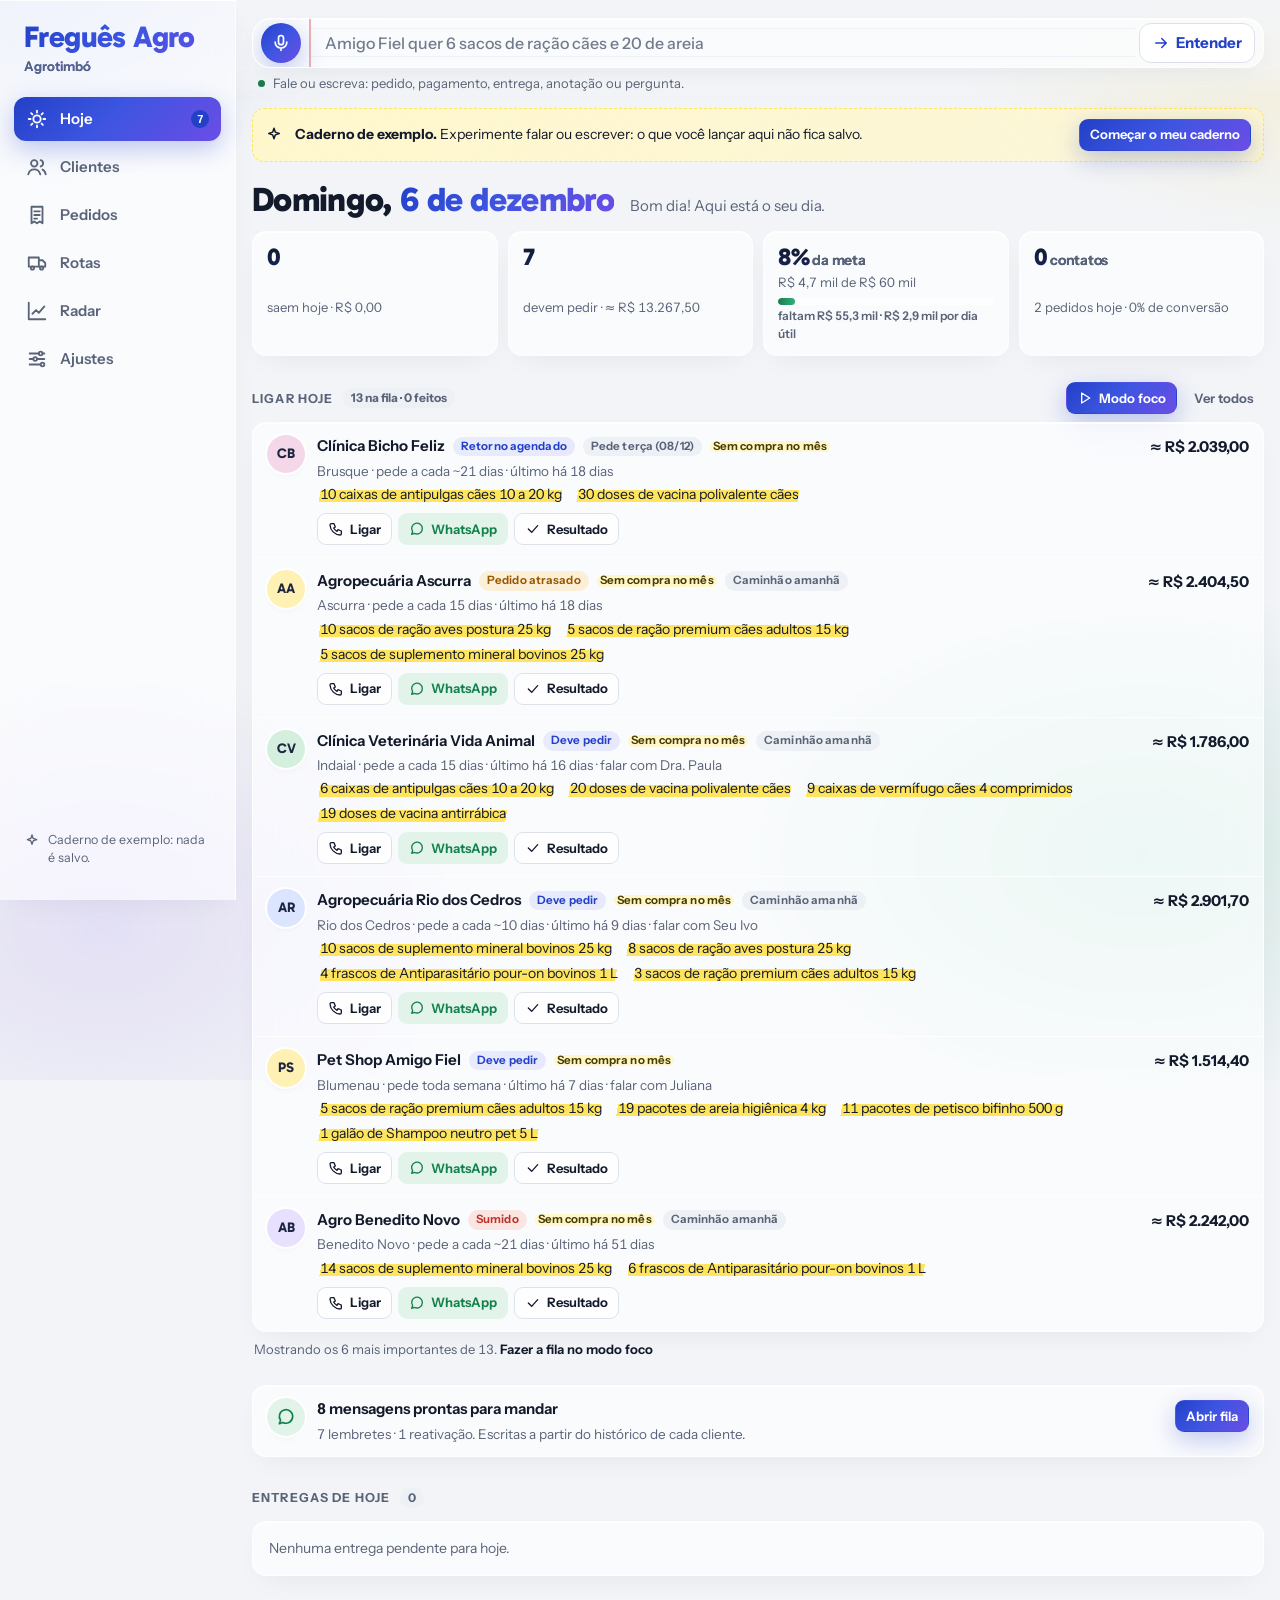
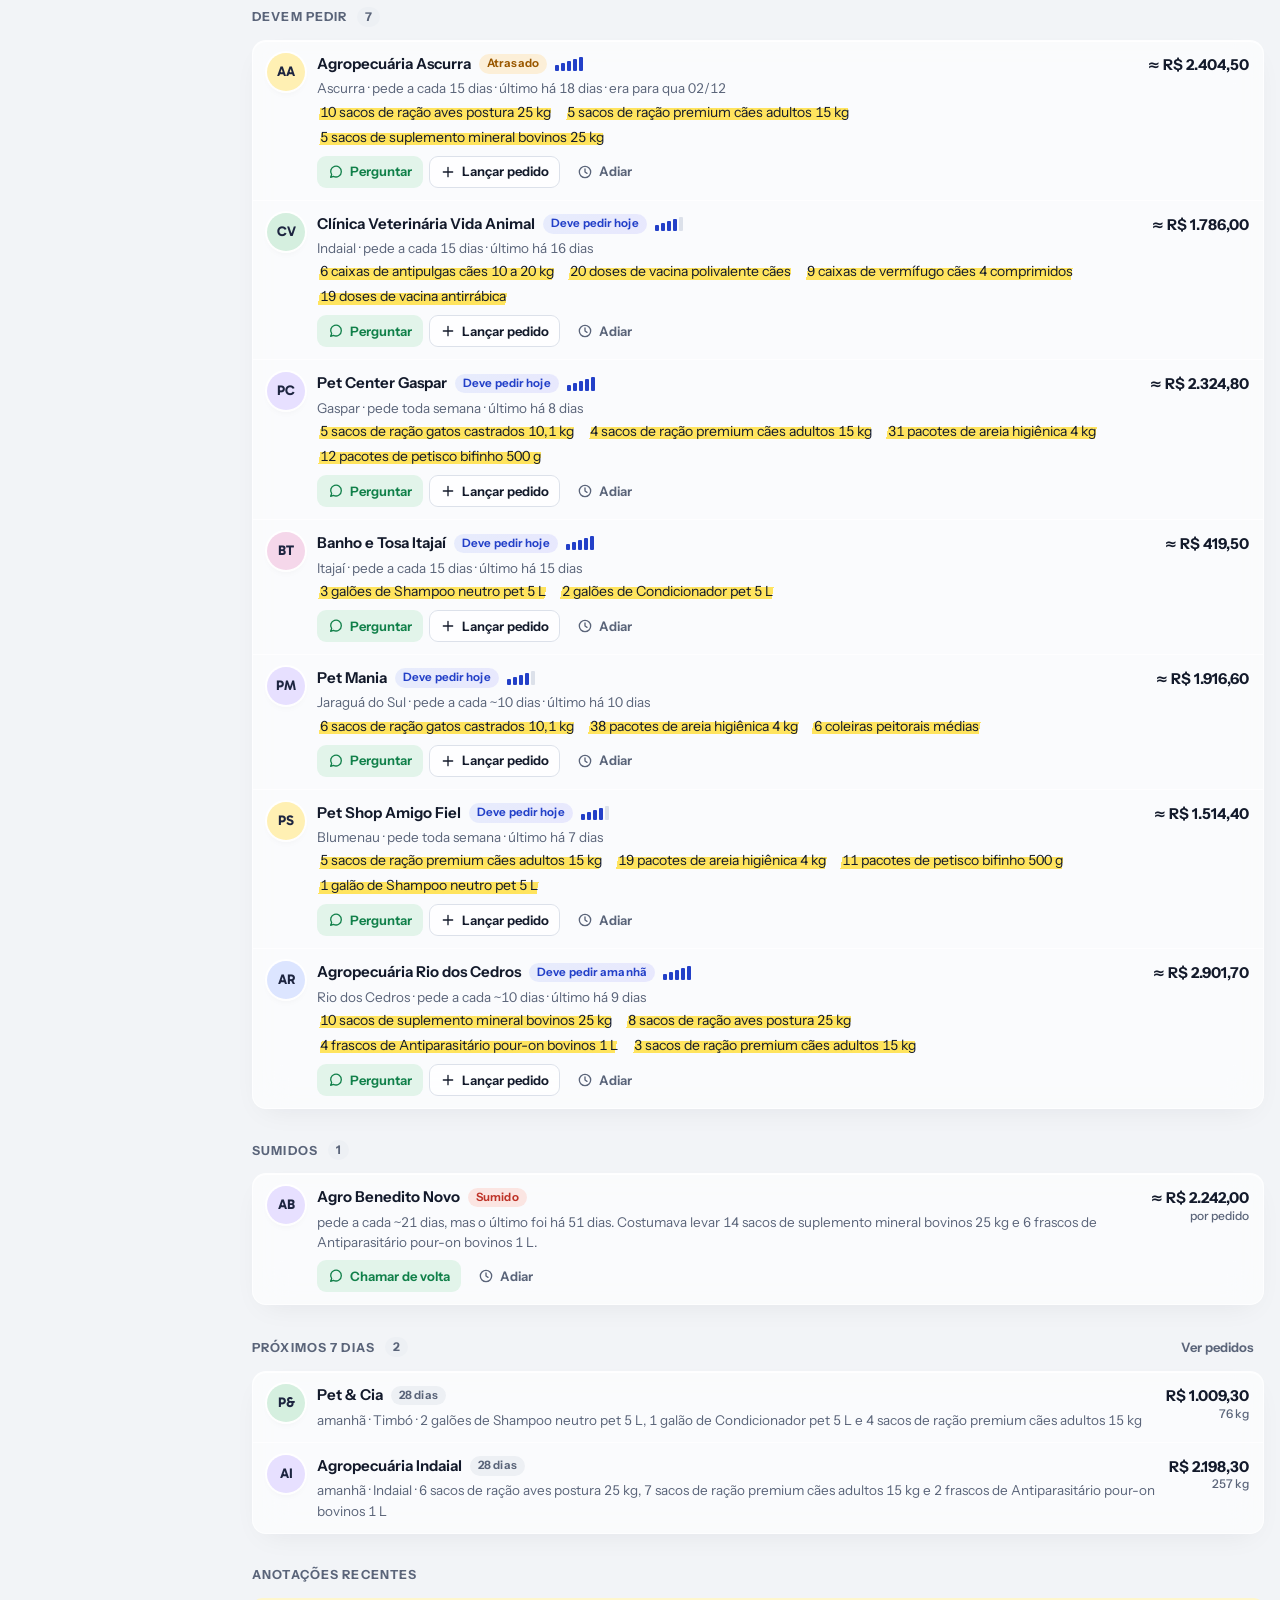
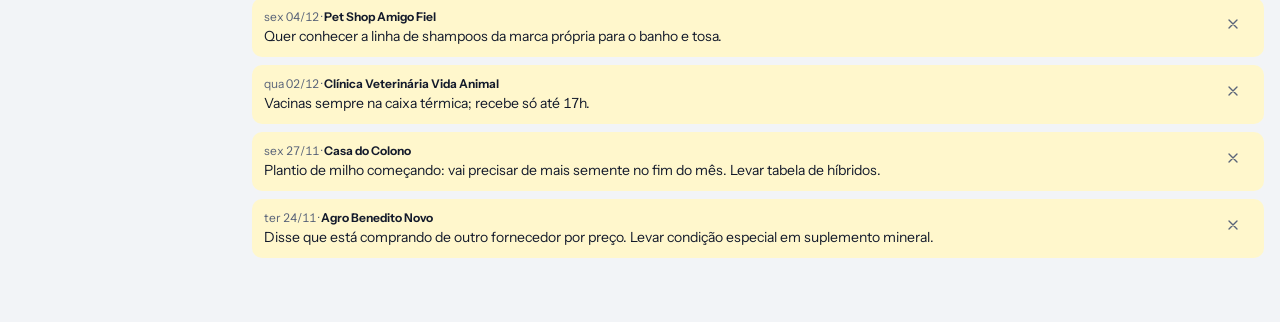
==== commit 0514e8ce: "Freguês: modo vendedor interno, integrações e visual em vidro - Fila de ligações do dia: clientes da" ====
--- a/fregues-agro/index.html
+++ b/fregues-agro/index.html
@@ -290,6 +290,160 @@
 .tst .f{color:var(--bad)}
 kbd{font:600 12px var(--body);border:1px solid var(--rule);border-bottom-width:2px;border-radius:6px;padding:1px 6px;background:var(--sheet)}
 @media (prefers-reduced-motion:reduce){*,*::before,*::after{animation:none!important;transition:none!important}}
+/* ===== Camada de vidro =====
+   Psicologia das cores aplicada: azul-caneta = confiança e foco (ação principal); violeta no fim do degradê = automação e IA;
+   amarelo marca-texto = oportunidade prevista; verde = dinheiro entrando e meta; âmbar = atenção sem alarme; vermelho = risco de perder o cliente.
+   O fundo é um degradê suave dessas cores; os painéis são vidro fosco por cima, para a informação "flutuar" sobre o caderno. */
+:root{
+  --mesh1:rgba(35,64,200,.16);--mesh2:rgba(255,214,64,.22);--mesh3:rgba(28,160,110,.13);--mesh4:rgba(120,80,230,.12);
+  --glass:rgba(255,255,255,.62);--glass2:rgba(255,255,255,.78);--glass-b:rgba(255,255,255,.75);--glass-e:rgba(19,26,43,.08);--glass-hi:rgba(255,255,255,.9);
+  --g-pen:linear-gradient(135deg,#2340C8 0%,#3C55E0 45%,#6B4DE6 100%);--g-ok:linear-gradient(90deg,#1C7A4B,#2FB27A);--g-mk:linear-gradient(100deg,#FFE45E,#FFD23F);--g-warn:linear-gradient(135deg,#F5A524,#E86F1C);
+  --glow:0 8px 24px rgba(35,64,200,.28);--blur:saturate(1.5) blur(18px);
+  --spring:cubic-bezier(.2,.9,.25,1.12);--ease:cubic-bezier(.2,.7,.2,1);
+}
+@media (prefers-color-scheme:dark){:root:not([data-theme="light"]){
+  --mesh1:rgba(120,145,255,.18);--mesh2:rgba(255,206,70,.09);--mesh3:rgba(60,200,140,.10);--mesh4:rgba(150,110,255,.16);
+  --glass:rgba(22,28,46,.58);--glass2:rgba(26,33,54,.82);--glass-b:rgba(255,255,255,.09);--glass-e:rgba(0,0,0,.35);--glass-hi:rgba(255,255,255,.07);
+  --g-pen:linear-gradient(135deg,#7E97FF 0%,#93AAFF 40%,#B79BFF 100%);--g-ok:linear-gradient(90deg,#3DB57E,#6FE0A8);--g-mk:linear-gradient(100deg,#8A7414,#A08A1E);--glow:0 8px 28px rgba(147,170,255,.25)}}
+:root[data-theme="dark"]{
+  --mesh1:rgba(120,145,255,.18);--mesh2:rgba(255,206,70,.09);--mesh3:rgba(60,200,140,.10);--mesh4:rgba(150,110,255,.16);
+  --glass:rgba(22,28,46,.58);--glass2:rgba(26,33,54,.82);--glass-b:rgba(255,255,255,.09);--glass-e:rgba(0,0,0,.35);--glass-hi:rgba(255,255,255,.07);
+  --g-pen:linear-gradient(135deg,#7E97FF 0%,#93AAFF 40%,#B79BFF 100%);--g-ok:linear-gradient(90deg,#3DB57E,#6FE0A8);--g-mk:linear-gradient(100deg,#8A7414,#A08A1E);--glow:0 8px 28px rgba(147,170,255,.25)}
+
+/* fundo em degradê vivo */
+.app::before{content:"";position:fixed;inset:-20%;z-index:-1;pointer-events:none;
+  background:radial-gradient(38% 32% at 12% 8%,var(--mesh1),transparent 70%),radial-gradient(30% 28% at 88% 14%,var(--mesh2),transparent 70%),radial-gradient(34% 30% at 78% 82%,var(--mesh3),transparent 70%),radial-gradient(30% 30% at 20% 88%,var(--mesh4),transparent 70%);
+  animation:deriva 28s ease-in-out infinite alternate}
+@keyframes deriva{to{transform:translate3d(2%,-2%,0) scale(1.06) rotate(2deg)}}
+.app{isolation:isolate;position:relative}
+
+/* superfícies de vidro */
+.list,.stat,.pred,.chart,.tbl-w,.empty,.dcard,.msg,.integ,.foco-card,.cap,nav,.omni .cap{background:var(--glass);-webkit-backdrop-filter:var(--blur);backdrop-filter:var(--blur);border:1px solid var(--glass-b);box-shadow:0 1px 0 var(--glass-hi) inset,0 10px 30px -12px var(--glass-e)}
+.omni{background:transparent}
+.omni::before{content:"";position:absolute;inset:0;z-index:-1;background:linear-gradient(var(--paper),color-mix(in srgb,var(--paper) 70%,transparent) 70%,transparent);pointer-events:none}
+nav{border-width:0 0 0 0;border-top:1px solid var(--glass-b)}
+@media (min-width:900px){nav{border-top:0;border-right:1px solid var(--glass-b)}}
+nav .brand{background:var(--g-pen);-webkit-background-clip:text;background-clip:text;color:transparent}
+nav .brand small{-webkit-text-fill-color:var(--mut)}
+nav .brand span{color:inherit!important}
+nav button{transition:background .25s var(--ease),color .25s var(--ease),transform .15s var(--ease)}
+nav button.on{background:var(--g-pen);color:var(--on-pen);box-shadow:var(--glow)}
+nav button:active{transform:scale(.95)}
+.sp{background:var(--glass2);-webkit-backdrop-filter:saturate(1.6) blur(24px);backdrop-filter:saturate(1.6) blur(24px);border:1px solid var(--glass-b)}
+.sp-h,.sp-f{background:transparent}
+.sp-h{backdrop-filter:blur(10px)}
+#sheet .scrim{-webkit-backdrop-filter:blur(3px);backdrop-filter:blur(3px)}
+.it{border-top-color:var(--glass-b)}
+.it:hover{background:var(--glass-hi)}
+.it.done{opacity:.6}
+
+/* captura: borda viva em degradê quando ativa */
+.cap{transition:box-shadow .3s var(--ease),transform .3s var(--ease)}
+.cap:focus-within{box-shadow:0 0 0 2px transparent,0 12px 34px -10px rgba(35,64,200,.35);border-color:transparent;background:linear-gradient(var(--glass2),var(--glass2)) padding-box,var(--g-pen) border-box;transform:translateY(-1px)}
+.mic{background:var(--g-pen);box-shadow:var(--glow);transition:transform .2s var(--spring)}
+.mic:hover{transform:scale(1.06)}.mic:active{transform:scale(.92)}
+.mic.on{background:linear-gradient(135deg,#E5484D,#F07A3E)}
+.mic.on::after{border:0;inset:-6px;background:conic-gradient(from 0deg,#E5484D,#F5A524,#6B4DE6,#E5484D);-webkit-mask:radial-gradient(circle,transparent 58%,#000 60%);mask:radial-gradient(circle,transparent 58%,#000 60%);animation:gira 1.2s linear infinite}
+@keyframes gira{to{transform:rotate(1turn)}}
+.go{transition:all .2s var(--ease)}
+.go:hover{background:var(--g-pen);color:var(--on-pen);border-color:transparent;box-shadow:var(--glow)}
+
+/* botões: degradê, brilho e resposta ao toque */
+.btn{transition:transform .16s var(--spring),box-shadow .2s var(--ease),background .2s var(--ease),color .2s,border-color .2s;background:var(--glass2)}
+.btn:hover{transform:translateY(-1px);box-shadow:0 6px 16px -8px var(--glass-e)}
+.btn:active{transform:translateY(0) scale(.96)}
+.btn.p{background:var(--g-pen);border-color:transparent;box-shadow:var(--glow)}
+.btn.p:hover{filter:brightness(1.08) saturate(1.1)}
+.btn.glow{position:relative;overflow:hidden}
+.btn.glow::after{content:"";position:absolute;inset:0;background:linear-gradient(110deg,transparent 30%,rgba(255,255,255,.45) 50%,transparent 70%);transform:translateX(-100%);animation:brilho 2.8s ease-in-out infinite}
+@keyframes brilho{60%,100%{transform:translateX(100%)}}
+.btn.wa{background:var(--wa-s)}
+.btn.g{background:transparent}
+.seg{background:var(--glass);-webkit-backdrop-filter:var(--blur);backdrop-filter:var(--blur);border:1px solid var(--glass-b)}
+.seg button{transition:all .25s var(--ease)}
+.seg button.on{background:var(--g-pen);color:var(--on-pen);box-shadow:var(--glow)}
+.seg button.on small{color:inherit;opacity:.8}
+
+/* números, barras e destaques */
+.stat{transition:transform .25s var(--spring),box-shadow .25s}
+button.stat:hover{transform:translateY(-2px);box-shadow:0 14px 30px -14px rgba(35,64,200,.4)}
+.stat b{background:linear-gradient(180deg,var(--ink),color-mix(in srgb,var(--ink) 70%,var(--pen)));-webkit-background-clip:text;background-clip:text;color:transparent}
+.stat b span{-webkit-text-fill-color:var(--mut)}
+.bar{background:var(--glass-b);height:7px}
+.bar i{background:var(--g-ok);border-radius:4px;transform-origin:left;animation:cresce .9s var(--ease) both}
+@keyframes cresce{from{transform:scaleX(0)}}
+.chip{transition:transform .2s var(--spring)}
+.chip.pen{background:linear-gradient(135deg,var(--pen-s),color-mix(in srgb,var(--pen-s) 60%,#E9E2FF))}
+.chip.ok{background:linear-gradient(135deg,var(--ok-s),color-mix(in srgb,var(--ok-s) 70%,#DFF7EC))}
+.hd h1 em{background:var(--g-pen);-webkit-background-clip:text;background-clip:text;color:transparent}
+.banner{background:linear-gradient(120deg,var(--marker-s),color-mix(in srgb,var(--marker-s) 70%,transparent));-webkit-backdrop-filter:var(--blur);backdrop-filter:var(--blur)}
+.av{box-shadow:0 0 0 2px var(--glass-hi),0 4px 10px -4px var(--glass-e);transition:transform .25s var(--spring)}
+.it:hover .av{transform:scale(1.07) rotate(-3deg)}
+.toast{background:var(--glass2);color:var(--ink);-webkit-backdrop-filter:saturate(1.6) blur(18px);backdrop-filter:saturate(1.6) blur(18px);border:1px solid var(--glass-b);box-shadow:0 18px 40px -16px rgba(0,0,0,.35);animation:toastIn .45s var(--spring)}
+.toast::before{content:"";width:4px;align-self:stretch;border-radius:4px;background:var(--g-ok)}
+.toast.bad::before{background:var(--g-warn)}
+.toast.bad{background:var(--glass2);color:var(--ink)}
+.toast button{color:var(--pen)}
+.toast.out{animation:toastOut .25s var(--ease) forwards}
+@keyframes toastIn{from{opacity:0;transform:translateY(16px) scale(.96)}}
+@keyframes toastOut{to{opacity:0;transform:translateY(8px) scale(.97)}}
+
+/* janela: entra com mola, sai suave */
+.sp{animation:sobe .42s var(--spring)}
+#sheet .scrim{animation:fade .25s ease}
+#sheet.out .sp{animation:desce .2s var(--ease) forwards}
+#sheet.out .scrim{animation:fade .2s ease reverse forwards}
+@keyframes sobe{from{transform:translateY(40px) scale(.98);opacity:0}}
+@keyframes desce{to{transform:translateY(30px);opacity:0}}
+@keyframes fade{from{opacity:0}}
+
+/* entrada das telas: blocos e linhas em cascata (só ao navegar) */
+main.anim .hd,main.anim .strip>*,main.anim .sec,main.anim .banner{animation:rise .5s var(--ease) both}
+main.anim .strip>*:nth-child(2){animation-delay:.05s}main.anim .strip>*:nth-child(3){animation-delay:.1s}main.anim .strip>*:nth-child(4){animation-delay:.15s}
+main.anim .sec:nth-of-type(2){animation-delay:.08s}main.anim .sec:nth-of-type(3){animation-delay:.14s}main.anim .sec:nth-of-type(4){animation-delay:.2s}main.anim .sec:nth-of-type(n+5){animation-delay:.26s}
+main.anim .list>.it{animation:rise .45s var(--ease) both}
+main.anim .list>.it:nth-child(2){animation-delay:.04s}main.anim .list>.it:nth-child(3){animation-delay:.08s}main.anim .list>.it:nth-child(4){animation-delay:.12s}main.anim .list>.it:nth-child(5){animation-delay:.16s}main.anim .list>.it:nth-child(n+6){animation-delay:.2s}
+@keyframes rise{from{opacity:0;transform:translateY(10px)}}
+.gbar{transform-box:fill-box;transform-origin:bottom;animation:cresceY .7s var(--ease) both;animation-delay:calc(var(--i,0)*35ms)}
+.chart rect{transform-box:fill-box;transform-origin:bottom;animation:cresceY .8s var(--ease) both}
+@keyframes cresceY{from{transform:scaleY(0)}}
+::view-transition-old(root){animation:.18s var(--ease) both vtOut}
+::view-transition-new(root){animation:.32s var(--ease) both vtIn}
+@keyframes vtOut{to{opacity:0;transform:translateY(-4px)}}
+@keyframes vtIn{from{opacity:0;transform:translateY(8px)}}
+
+/* modo foco */
+.foco-prog{height:6px;border-radius:4px;background:var(--glass-b);overflow:hidden}
+.foco-prog i{display:block;height:100%;background:var(--g-pen);transition:width .5s var(--ease)}
+.foco-card{border-radius:18px;padding:16px;display:grid;gap:12px;animation:rise .4s var(--spring)}
+.btn.f2{flex:1;min-height:46px;font-size:15px}
+.res-grid{display:grid;grid-template-columns:repeat(2,minmax(0,1fr));gap:8px;margin-top:12px}
+@media (min-width:640px){.res-grid{grid-template-columns:repeat(4,minmax(0,1fr))}}
+.res{display:flex;align-items:center;justify-content:center;gap:8px;min-height:52px;border-radius:14px;border:1px solid var(--glass-b);background:var(--glass2);font-weight:700;color:var(--ink);transition:transform .16s var(--spring),box-shadow .2s}
+.res:hover{transform:translateY(-2px);box-shadow:0 10px 22px -12px var(--glass-e)}
+.res:active{transform:scale(.95)}
+.res.ok{background:var(--g-ok);color:#fff;border-color:transparent}
+.res.pen{background:var(--g-pen);color:var(--on-pen);border-color:transparent}
+.res.warn{background:var(--warn-s);color:var(--warn)}
+.res kbd{background:rgba(255,255,255,.25);border-color:rgba(255,255,255,.35);color:inherit}
+.done-card{text-align:center;padding:20px 0}
+.done-card .big{width:72px;height:72px;margin:0 auto 10px;border-radius:50%;display:grid;place-items:center;background:var(--g-ok);color:#fff;animation:pop .6s var(--spring)}
+.done-card .big svg{width:36px;height:36px}
+@keyframes pop{0%{transform:scale(.3);opacity:0}70%{transform:scale(1.1)}}
+
+/* integrações */
+.integ-grid{display:grid;gap:12px;grid-template-columns:minmax(0,1fr)}
+@media (min-width:760px){.integ-grid{grid-template-columns:repeat(2,minmax(0,1fr))}}
+.integ{border-radius:16px;padding:14px;display:grid;gap:10px;align-content:start;transition:transform .25s var(--spring)}
+.integ:hover{transform:translateY(-2px)}
+.ih2{display:flex;align-items:center;gap:10px}
+.ih2 .chip{margin-left:auto}
+.iic{width:34px;height:34px;border-radius:10px;display:grid;place-items:center;background:var(--g-pen);color:var(--on-pen);box-shadow:var(--glow)}
+.iic svg{width:18px;height:18px}
+.ib{font-size:13.5px;color:var(--mut);display:grid;gap:8px}
+@supports not ((backdrop-filter:blur(1px)) or (-webkit-backdrop-filter:blur(1px))){.list,.stat,.pred,.chart,.tbl-w,.empty,.dcard,.msg,.integ,.foco-card,.cap,nav,.sp{background:var(--sheet)}}
+
+@media (max-width:700px){.kbdh,.res kbd{display:none}}
 </style>
 </head>
 <body>
@@ -771,7 +925,7 @@
 ];
 const PERFIL_ATUAL=()=>(typeof PERFIL!=='undefined'&&PERFIL)||'';
 const Core={
-  vazio(pf){pf=pf==null?PERFIL_ATUAL():pf;const S={v:1,cfg:{nome:'',pix:'',ia:true,falaAuto:true,autoSalvar:false,tpl:{...TPL},perfil:'',empresa:'',rep:'',base:'',meta:0,comissao:0,pedMin:0,capacidade:0,cobranca:true,rotas:[]},cli:[],prod:[],ped:[],notas:[],rec:[]};
+  vazio(pf){pf=pf==null?PERFIL_ATUAL():pf;const S={v:1,cfg:{nome:'',pix:'',ia:true,falaAuto:true,autoSalvar:false,tpl:{...TPL},perfil:'',empresa:'',rep:'',base:'',meta:0,comissao:0,pedMin:0,capacidade:0,cobranca:true,rotas:[],gcal:true,planId:'',planAba:'Pedidos',planAuto:false,emailExp:'',tempoAntes:4},cli:[],prod:[],ped:[],notas:[],rec:[],ctt:[]};
     if(pf==='agrotimbo')Object.assign(S.cfg,{perfil:'agrotimbo',empresa:'Agrotimbó',base:'Timbó',meta:60000,comissao:3,pedMin:300,capacidade:3500,cobranca:false,tpl:{...TPL_AGRO},rotas:JSON.parse(JSON.stringify(ROTAS_EXEMPLO)),rotasExemplo:true});
     return S},
   cli(S,id){return S.cli.find(c=>c.id===id)||null},
@@ -779,6 +933,13 @@
   ped(S,id){return S.ped.find(p=>p.id===id)||null},
   acharCli(S,nome){const k=U.key(nome);if(!k)return null;return S.cli.find(c=>U.key(c.nome)===k||(c.apel||[]).some(a=>U.key(a)===k))||null},
   addCli(S,f){const nome=T.title(String(f.nome||'').trim());const c={id:'c'+U.uid(),nome,apel:[],tel:String(f.tel||'').replace(/\D/g,''),end:f.end||'',nasc:f.nasc||'',obs:f.obs||'',cidade:Geo.nome(f.cidade)||String(f.cidade||'').trim(),tipo:f.tipo||'',cnpj:f.cnpj||'',contato:f.contato||'',prazo:f.prazo||'',rota:f.rota||'',cri:Date.now()};S.cli.push(c);return c},
+  // registro de contato (ligação/WhatsApp) com resultado: pedido, sem pedido, retornar, não atendeu
+  contato(S,cid,o,hoje){const c=Core.cli(S,cid);if(!c)return U.err('Cliente não encontrado.');const x={id:'k'+U.uid(),cid,d:hoje,t:Date.now(),canal:o.canal||'',res:o.res||'',ret:o.ret||''};(S.ctt=S.ctt||[]).push(x);c.ctt=hoje;if(o.ret)c.ret=o.ret;else if(o.res==='pedido'||o.res==='sem')c.ret='';c.tent=o.res==='nao'?(c.tent||0)+1:0;return{ok:true,x}},
+  // eficiência medida: contatos, conversão, tempo de lançamento, valor por contato
+  efic(S,ini,fim){const dia=t=>U.iso(new Date(t));const ks=(S.ctt||[]).filter(k=>k.d>=ini&&k.d<=fim);const ps=S.ped.filter(p=>p.st!=='cancelado'&&p.cri&&dia(p.cri)>=ini&&dia(p.cri)<=fim);
+    const cc=new Set(ks.map(k=>k.d+'|'+k.cid));const conv=new Set(ps.filter(p=>cc.has(dia(p.cri)+'|'+p.cid)).map(p=>dia(p.cri)+'|'+p.cid));const tls=ps.map(p=>p.tl).filter(x=>x>0);
+    const at=ks.filter(k=>k.res!=='nao').length;const valor=U.r2(ps.reduce((s,p)=>s+p.total,0));
+    return{contatos:ks.length,atendidos:at,clientes:cc.size,pedidos:ps.length,conv:cc.size?conv.size/cc.size:0,valor,tMed:tls.length?U.median(tls):0,nT:tls.length,porContato:ks.length?U.r2(valor/ks.length):0,voz:ps.filter(p=>p.origem==='voz').length}},
   salvarCli(S,id,f){const nome=String(f.nome||'').trim();if(!nome)return U.err('Digite o nome do cliente.');const dup=S.cli.find(c=>c.id!==id&&U.key(c.nome)===U.key(nome));if(dup)return U.err('Já existe um cliente com esse nome.');
     if(f.nasc&&!/^\d{2}-\d{2}$/.test(f.nasc))return U.err('Aniversário inválido.');
     let c=id?Core.cli(S,id):null;if(!c){c=Core.addCli(S,{nome});}
@@ -823,7 +984,7 @@
     let pago=d.pago===true?total:+d.pago>0?Math.min(U.r2(+d.pago),total):0;
     const ex=d.editId&&Core.ped(S,d.editId);
     const st=ex?(ex.st==='cancelado'?'aberto':ex.st):(d.dt<hoje||d.feito?'entregue':'aberto');
-    const p={id:ex?ex.id:'o'+U.uid(),cid:c.id,dt:d.dt,hora:d.hora||'',itens,total,pago:ex&&d.pago==null?Math.min(ex.pago||0,total):pago,forma:d.forma||'',st,rep:+d.rep||0,obs:String(d.txt||d.obs||'').trim(),fala:d.fala||'',origem:d.origem||'texto',cri:ex?ex.cri:Date.now(),prazo:String(d.prazo||c.prazo||'').trim()};
+    const p={id:ex?ex.id:'o'+U.uid(),cid:c.id,dt:d.dt,hora:d.hora||'',itens,total,pago:ex&&d.pago==null?Math.min(ex.pago||0,total):pago,forma:d.forma||'',st,rep:+d.rep||0,obs:String(d.txt||d.obs||'').trim(),fala:d.fala||'',origem:d.origem||'texto',cri:ex?ex.cri:Date.now(),prazo:String(d.prazo||c.prazo||'').trim(),tl:ex?ex.tl:(+d.tl||0)};
     if(st==='entregue')p.ent=ex&&ex.ent||d.dt;
     if(ex){Object.assign(ex,p)}else S.ped.push(p);
     if(p.pago>0&&!ex)S.rec.push({id:'r'+U.uid(),cid:c.id,pid:p.id,v:p.pago,forma:p.forma,d:hoje});
@@ -866,7 +1027,13 @@
   fill(t,v){return String(t||'').replace(/\{(\w+)\}/g,(m,k)=>v[k]!=null?v[k]:'')},
   importar(txt){let o;try{o=JSON.parse(txt)}catch(e){return U.err('O texto não é um backup válido.')}
     if(!o||o.v!==1||!Array.isArray(o.cli)||!Array.isArray(o.ped))return U.err('Backup não reconhecido.');
-    const S=Core.vazio();S.cfg={...S.cfg,...(o.cfg||{}),tpl:{...S.cfg.tpl,...((o.cfg||{}).tpl||{})}};S.cli=o.cli;S.prod=Array.isArray(o.prod)?o.prod:[];S.ped=o.ped;S.notas=Array.isArray(o.notas)?o.notas:[];S.rec=Array.isArray(o.rec)?o.rec:[];return{ok:true,S}},
+    const S=Core.vazio();S.cfg={...S.cfg,...(o.cfg||{}),tpl:{...S.cfg.tpl,...((o.cfg||{}).tpl||{})}};S.cli=o.cli;S.prod=Array.isArray(o.prod)?o.prod:[];S.ped=o.ped;S.notas=Array.isArray(o.notas)?o.notas:[];S.rec=Array.isArray(o.rec)?o.rec:[];S.ctt=Array.isArray(o.ctt)?o.ctt:[];return{ok:true,S}},
+  // clientes colados de planilha: nome;cidade;telefone;cnpj;tipo;prazo;contato
+  importarClientes(S,txt){const L=String(txt||'').split(/\r?\n/).map(l=>l.trim()).filter(Boolean);let novos=0,atual=0;L.forEach((l,ix)=>{const c=l.split(/\t|;/).map(x=>x.trim());if(ix===0&&/nome/i.test(l)&&/cidade|telefone/i.test(l))return;if(!c[0])return;const[nome,cidade,tel,cnpj,tipo,prazo,contato]=c;const tp=U.key(tipo||'');const t=/pet/.test(tp)?'pet':/clin|vet/.test(tp)?'clinica':/agro/.test(tp)?'agro':tp?'outro':'';let x=Core.acharCli(S,nome)||(cnpj&&S.cli.find(k=>k.cnpj&&k.cnpj.replace(/\D/g,'')===cnpj.replace(/\D/g,'')));if(!x){x=Core.addCli(S,{nome});novos++}else atual++;if(cidade)x.cidade=Geo.nome(cidade)||cidade;if(tel)x.tel=tel.replace(/\D/g,'');if(cnpj)x.cnpj=cnpj;if(t)x.tipo=t;if(prazo)x.prazo=prazo;if(contato)x.contato=contato});return L.length?{ok:true,novos,atual}:U.err('Cole as linhas dos clientes.')},
+  // linhas no formato de importação de ERP: uma por item
+  erp(S,ps){const L=[['pedido','entrega','cnpj','cliente','cidade','codigo','produto','quantidade','unidade','preco_unit','total_item','prazo','forma','obs'].join(';')];ps.forEach(p=>{const c=Core.cli(S,p.cid)||{};p.itens.forEach(i=>{const pr=i.pid&&Core.prod(S,i.pid)||{};L.push([p.id,p.dt,c.cnpj||'',c.nome||'',c.cidade||'',pr.cod||'',i.nome,String(i.q).replace('.',','),i.un,String(i.pu).replace('.',','),String(U.r2(i.q*i.pu)).replace('.',','),p.prazo||'',p.forma||'',(p.obs||'').replace(/;/g,',')].join(';'))})});return L.join('\n')},
+  // calendário .ics com entregas e retornos
+  ics(S,hoje){const z=s=>String(s||'').replace(/([,;\\])/g,'\\$1').replace(/\n/g,'\\n');const d8=s=>s.replace(/-/g,'');const E=['BEGIN:VCALENDAR','VERSION:2.0','PRODID:-//Fregues//PT-BR'];S.ped.filter(p=>p.st==='aberto'&&p.dt>=hoje).forEach(p=>{const c=Core.cli(S,p.cid)||{};E.push('BEGIN:VEVENT','UID:'+p.id+'@fregues','DTSTAMP:'+d8(hoje)+'T000000','DTSTART;VALUE=DATE:'+d8(p.dt),'SUMMARY:'+z('Entrega: '+(c.nome||'')),'DESCRIPTION:'+z(T.itens(p.itens)+' · '+T.brl(p.total)),'END:VEVENT')});S.cli.filter(c=>c.ret&&c.ret>=hoje).forEach(c=>E.push('BEGIN:VEVENT','UID:ret'+c.id+c.ret+'@fregues','DTSTAMP:'+d8(hoje)+'T000000','DTSTART;VALUE=DATE:'+d8(c.ret),'SUMMARY:'+z('Retornar: '+c.nome),'END:VEVENT'));E.push('END:VCALENDAR');return E.join('\r\n')},
   csv(S){const q=s=>'"'+String(s==null?'':s).replace(/"/g,'""')+'"';const L=[['data','cliente','cidade','itens','total','pago','em_aberto','forma','prazo','peso_kg','situacao'].join(';')];
     [...S.ped].sort((a,b)=>a.dt<b.dt?-1:1).forEach(p=>{const c=Core.cli(S,p.cid);L.push([p.dt,q(c?c.nome:''),q(c&&c.cidade||''),q(T.itens(p.itens)),String(p.total).replace('.',','),String(p.pago||0).replace('.',','),String(Core.devido(p)).replace('.',','),p.forma,q(p.prazo||''),String(Core.peso(S,p)).replace('.',','),p.st].join(';'))});return L.join('\n')}
 };
@@ -911,6 +1078,11 @@
         const p={id:'o_'+id+i,cid:c.id,dt,hora:'',itens,total,pago:fut?0:total,forma:'boleto',prazo,st:fut?'aberto':'entregue',rep:0,obs:'',fala:'',origem:'exemplo',cri:U.dt(dt).getTime()-864e5};
         if(!fut)p.ent=dt;S.ped.push(p)});
     }
+    // histórico de contatos dos últimos dias úteis e tempo de lançamento (exemplo)
+    // pedidos recentes ganham o contato que os originou; somam-se contatos sem pedido, retornos e não atendidos
+    S.ped.forEach(p=>{if(!p.cri)return;const d=U.iso(new Date(p.cri));if(U.diff(hoje,d)>14||U.diff(hoje,d)<1)return;p.tl=Math.round(22000+rnd()*50000);p.origem=rnd()<.6?'voz':'texto';S.ctt.push({id:'k_p'+p.id,cid:p.cid,d,t:p.cri,canal:rnd()<.55?'wa':'tel',res:'pedido',ret:''})});
+    for(let k=14;k>=1;k--){const d=U.add(hoje,-k);const w=U.dow(d);if(w===0||w===6)continue;const n=4+Math.floor(rnd()*5);for(let j=0;j<n;j++){const c=S.cli[Math.floor(rnd()*S.cli.length)];const x=rnd();S.ctt.push({id:'k_'+k+'_'+j,cid:c.id,d,t:U.dt(d).getTime()-3*36e5+j*9e5,canal:rnd()<.55?'wa':'tel',res:x<.45?'sem':x<.7?'retorno':'nao',ret:''})}}
+    S.cli.find(c=>c.id==='c_bicho').ret=hoje;
     S.notas.push({id:'n_a1',cid:'c_colono',d:U.add(hoje,-9),t:0,txt:'Plantio de milho começando: vai precisar de mais semente no fim do mês. Levar tabela de híbridos.'});
     S.notas.push({id:'n_a2',cid:'c_vida',d:U.add(hoje,-4),t:0,txt:'Vacinas sempre na caixa térmica; recebe só até 17h.'});
     S.notas.push({id:'n_a3',cid:'c_benedito',d:U.add(hoje,-12),t:0,txt:'Disse que está comprando de outro fornecedor por preço. Levar condição especial em suplemento mineral.'});
@@ -988,6 +1160,9 @@
     ['Agro: ordem de visita pela distância a partir de Timbó',()=>Geo.ordem('Timbó',['Blumenau','Rio dos Cedros','Indaial']).join(',')==='Rio dos Cedros,Indaial,Blumenau'],
     ['Agro: nome curto do produto acha o item do catálogo',()=>{const S=Demo.agro(H);const r=P.parse('Amigo Fiel quer 6 sacos de ração cães e 4 frascos de pour-on',S,H,'09:00');return r.itens[0].pid==='p_rc'&&r.itens[1].pid==='p_po'&&r.cli.id==='c_amigo'}],
     ['Agro: "nova clínica X de Cidade" cadastra com a cidade',()=>{const S=Demo.agro(H);const r=P.parse('nova clínica Mundo Pet de Pomerode pediu 10 doses de vacina antirrábica',S,H,'09:00');return r.cli&&r.cli.nome==='Clínica Mundo Pet'&&r.cidade==='Pomerode'&&r.itens[0].pid==='p_vr'}],
+    ['Interno: contato, retorno e conversão medidos',()=>{const S=base();Core.contato(S,'c3',{canal:'tel',res:'retorno',ret:'2026-11-10'},H);Core.contato(S,'c1',{canal:'wa',res:'pedido'},H);const p=Core.salvarPedido(S,{cli:{id:'c1',nome:'Joana Silva'},itens:[{nome:'Pão de queijo',pid:'p1',q:10,un:'un',pu:1.5}],dt:'2026-11-09',tl:30000},H);p.ped.cri=U.dt(H).getTime();const e=Core.efic(S,H,H);return Core.cli(S,'c3').ret==='2026-11-10'&&e.contatos===2&&e.pedidos===1&&e.conv===.5&&e.tMed===30000}],
+    ['Integração: linhas de ERP e calendário .ics',()=>{const S=Demo.agro(H);const ps=S.ped.filter(p=>p.st==='aberto');const erp=Core.erp(S,ps).split('\n');const ics=Core.ics(S,H);return erp.length>ps.length&&erp[1].split(';').length===14&&/BEGIN:VEVENT/.test(ics)&&/Retornar/.test(ics)}],
+    ['Integração: clientes colados de planilha',()=>{const S=Core.vazio('agrotimbo');const r=Core.importarClientes(S,'nome;cidade;telefone;cnpj;tipo\nPet Feliz;blumenau;(47) 99999-0000;12.345.678/0001-90;pet shop');return r.ok&&r.novos===1&&S.cli[0].cidade==='Blumenau'&&S.cli[0].tipo==='pet'&&S.cli[0].tel==='47999990000'}],
     ['Backup exporta e importa sem perder nada',()=>{const S=Demo.gerar(H);const r=Core.importar(JSON.stringify({...S,demo:undefined}));return r.ok&&r.S.ped.length===S.ped.length&&r.S.cli.length===S.cli.length}]
   ];
 })();
@@ -1058,7 +1233,7 @@
 function msgCobranca(c){return Core.fill(tpl('cobranca'),vars(c))}
 function msgReativar(c,pr){return Core.fill(tpl('reativar'),vars(c,{itens:T.itens(pr.cesta),dias:pr.desde,valor:pr.valor}))}
 function msgPed(k,p){const c=Core.cli(S,p.cid);return Core.fill(tpl(k),vars(c,{prazo:p.prazo,itens:T.itens(p.itens),valor:p.total,dia:T.quando(p.dt,HOJE())+(p.hora?' '+(/:/.test(p.hora)?'às '+p.hora:'de '+p.hora):'')}))}
-function contato(cid){const c=Core.cli(S,cid);if(c){c.ctt=HOJE();mudou();if(!ui.sheet)setTimeout(draw,400)}}
+function contato(cid){ui.canal='wa';const c=Core.cli(S,cid);if(c){c.ctt=HOJE();mudou();if(!ui.sheet)setTimeout(draw,400)}}
 function copiarMsg(k,cid){copiar(MSGS[k]);if(cid){contato(cid);toast('Cliente sem WhatsApp cadastrado: mensagem copiada.')}}
 function copiar(txt){try{navigator.clipboard.writeText(txt).then(()=>toast('Copiado.'),()=>mostrarTexto(txt))}catch(e){mostrarTexto(txt)}}
 function mostrarTexto(txt,tit){openSheet('texto',{txt,tit:tit||'Copie o texto'})}
@@ -1066,7 +1241,7 @@
 /* ---------- avisos ---------- */
 function toast(m,ok=true,acts){const t=document.createElement('div');t.className='toast'+(ok?'':' bad');t.setAttribute('role','status');const s=document.createElement('span');s.textContent=m;t.appendChild(s);
   (acts||[]).forEach(([l,fn])=>{const b=document.createElement('button');b.textContent=l;b.onclick=()=>{fn();t.remove()};t.appendChild(b)});
-  $('toasts').appendChild(t);setTimeout(()=>t.remove(),acts&&acts.length?7000:3200)}
+  $('toasts').appendChild(t);const ttl=acts&&acts.length?7000:3200;setTimeout(()=>t.classList.add('out'),ttl-250);setTimeout(()=>t.remove(),ttl)}
 function twice(k,fn){if(ui.arm===k){ui.arm='';fn()}else{ui.arm=k;redraw();setTimeout(()=>{if(ui.arm===k){ui.arm='';redraw()}},4000)}}
 function redraw(){if(ui.sheet)drawSheet();draw()}
 function feito(r,m,snap,acts){if(!r.ok){toast(r.e,false);return false}mudou();draw();if(ui.sheet)drawSheet();if(m)toast(m,true,[...(snap?[['Desfazer',()=>desfazer(snap)]]:[]),...(acts||[])]);return true}
@@ -1077,8 +1252,9 @@
 const TABS_ALL=[['hoje','Hoje'],['clientes','Clientes'],['pedidos','Pedidos'],['rotas','Rotas'],['radar','Radar'],['ajustes','Ajustes']];
 let TABS=TABS_ALL;
 function abas(){TABS=TABS_ALL.filter(t=>t[0]!=='rotas'||temRotas());return TABS}
-function go(t,keep){ui.tab=t;if(!keep)ui.cli=null;ui.arm='';try{if(location.hash!=='#'+t)history.replaceState(null,'','#'+t)}catch(e){}draw();window.scrollTo(0,0);$('main').focus({preventScroll:true})}
-function abrirCli(id){ui.tab='clientes';ui.cli=id;ui.arm='';draw();window.scrollTo(0,0)}
+function trocar(fn){const run=()=>{fn();animar()};if(document.startViewTransition&&!matchMedia('(prefers-reduced-motion: reduce)').matches){try{document.startViewTransition(run);return}catch(e){}}run()}
+function go(t,keep){trocar(()=>{ui.tab=t;if(!keep)ui.cli=null;ui.arm='';try{if(location.hash!=='#'+t)history.replaceState(null,'','#'+t)}catch(e){}draw();window.scrollTo(0,0);$('main').focus({preventScroll:true})})}
+function abrirCli(id){if(ui.sheet&&ui.sheet.type==='foco')closeSheet();trocar(()=>{ui.tab='clientes';ui.cli=id;ui.arm='';draw();window.scrollTo(0,0)})}
 function pendencias(){const h=HOJE();return S.ped.filter(p=>p.st==='aberto'&&p.dt<=h).length+preds().filter(p=>p.st==='hoje'||p.st==='atrasado').length}
 function drawNav(){const n=pendencias();abas();$('nav').innerHTML=`<div class="brand">Freguês${AGRO()?' <span style="color:var(--pen)">Agro</span>':''}<small>${E(AGRO()?[S.cfg.rep,S.cfg.empresa].filter(Boolean).join(' · ')||'Representante':S.cfg.nome||'Caderno de clientes')}</small></div>`+TABS.map(([k,l])=>`<button class="${ui.tab===k?'on':''}" onclick="go('${k}')" ${ui.tab===k?'aria-current="page"':''}>${I[k]}<span>${l}</span>${k==='hoje'&&n?`<span class="bd" aria-label="${n} pendências">${n}</span>`:''}</button>`).join('')+`<div class="store" id="store">${storeTxt()}</div>`}
 function storeTxt(){if(S.demo)return I.spark+'<span>Caderno de exemplo: nada é salvo.</span>';if(Store.mode==='nuvem')return I.cloud+`<span>${Store.busy||Store.t?'Salvando…':Store.erro?'Sem conexão com a sua conta; ficou guardado neste aparelho.':'Salvo na sua conta Claude.'}</span>`;return I.device+'<span>Salvo neste aparelho. Faça backup em Ajustes.</span>'}
@@ -1111,7 +1287,7 @@
   <div class="strip">
     <button class="stat" onclick="document.getElementById('s-ent').scrollIntoView({behavior:'smooth'})"><b>${ent.length}</b><span>${temRotas()?'saem hoje':'para entregar'} · ${T.brl(totEnt)}</span></button>
     <button class="stat" onclick="document.getElementById('s-deve').scrollIntoView({behavior:'smooth'})"><b>${deve.length}</b><span>devem pedir · ≈ ${T.brl(totDeve)}</span></button>
-    ${S.cfg.cobranca?`<button class="stat" onclick="document.getElementById('s-rec').scrollIntoView({behavior:'smooth'})"><b>${compact(totRec)}</b><span>a receber de ${rec.length} cliente${rec.length===1?'':'s'}</span></button>`:''}${statMeta()}
+    ${S.cfg.cobranca?`<button class="stat" onclick="document.getElementById('s-rec').scrollIntoView({behavior:'smooth'})"><b>${compact(totRec)}</b><span>a receber de ${rec.length} cliente${rec.length===1?'':'s'}</span></button>`:''}${statMeta()}${temRotas()?(()=>{const e=Core.efic(S,h,h);return `<button class="stat" onclick="go('radar')"><b>${e.contatos}<span style="font:600 14px var(--body);color:var(--mut)"> contatos</span></b><span>${e.pedidos} pedido${e.pedidos===1?'':'s'} hoje · ${Math.round(e.conv*100)}% de conversão</span></button>`})():''}
   </div>`;
   if(temRotas())o+=secVisitas(h,true);
   if(fila.length){const cnt={};fila.forEach(f=>cnt[f.t]=(cnt[f.t]||0)+1);const nm={lembrete:['lembrete','lembretes'],cobranca:['cobrança','cobranças'],reativar:['reativação','reativações'],aniversario:['aniversário','aniversários']};
@@ -1233,7 +1409,7 @@
    ${S.cfg.cobranca?`<div class="stat"><b>${compact(receber)}</b><span>a receber</span></div>`:''}
    <div class="stat"><b>${ativos}<span style="font:600 15px var(--body);color:var(--mut)"> / ${S.cli.length}</span></b><span>clientes ativos</span></div>
   </div>
-  ${S.cfg.meta||temRotas()?`<section class="sec"><div class="sh"><h2>Meta e carteira do mês</h2></div>${secMeta()}</section>`:''}
+  ${S.cfg.meta||temRotas()?`<section class="sec"><div class="sh"><h2>Meta e carteira do mês</h2></div>${secMeta()}</section>`+secEfic():''}
   <section class="sec"><div class="sh"><h2>Vendas por mês</h2></div><div class="chart">${chart(meses,v,p30)}<div class="legend"><span><i style="background:var(--bar)"></i>meses anteriores</span><span><i style="background:var(--pen)"></i>${T.MES[d.getMonth()]} até hoje</span><span><i style="background:var(--marker)"></i>previsão para 30 dias</span></div></div></section>`;
   // agenda de 14 dias
   const hz=Predict.horizonte(S,h,14,ps).filter(x=>x.p>=.25);
@@ -1283,6 +1459,7 @@
     <label class="ck"><input type="checkbox" id="a-auto" ${c.autoSalvar?'checked':''} onchange="S.cfg.autoSalvar=this.checked;mudou()"><span>Salvar direto quando tiver certeza<small>Se o cliente e os produtos já são conhecidos, lança sem perguntar e mostra “Desfazer”.</small></span></label>
     <label class="ck"><input type="checkbox" id="a-ia" ${c.ia?'checked':''} ${IA.s?'':'disabled'} onchange="S.cfg.ia=this.checked;mudou()"><span>Usar o Claude para frases difíceis e perguntas livres<small>${IA.s?'Quando o intérprete do aparelho fica em dúvida, o Claude completa. Usa o seu plano do Claude; o primeiro uso pede permissão.':'Disponível quando o Freguês é aberto pelo Claude. Fora dele, tudo funciona com o intérprete do próprio aparelho.'}</small></span></label>
   </div></section>
+  ${secIntegracoes()}
   ${secSobre()}
   <section class="sec"><div class="sh"><h2>Mensagens de WhatsApp</h2></div><div class="list" style="padding:14px"><p class="mut" style="margin:0 0 10px;font-size:13.5px">Use {nome}, {itens}, {valor}, {dia}, {dias}, {detalhe}, {pixtxt}, {rep}, {empresa} e {prazo}. O Freguês preenche com os dados de cada cliente.</p><div class="fg">${Object.keys(TPL).map(k=>`<label class="fl"><span>${tl[k]}</span><textarea id="t-${k}" rows="2" onchange="S.cfg.tpl[this.id.slice(2)]=this.value;mudou()">${E(tpl(k))}</textarea></label>`).join('')}<div><button class="btn sm g" onclick="S.cfg.tpl={...(AGRO()?TPL_AGRO:TPL)};mudou();draw();toast('Mensagens restauradas.')">Restaurar mensagens originais</button></div></div></div></section>
   <section class="sec"><div class="sh"><h2>Seus dados</h2></div><div class="list" style="padding:14px;display:grid;gap:12px">
@@ -1313,13 +1490,13 @@
   try{rec=new SR()}catch(e){return dicaVoz(true)}
   rec.lang='pt-BR';rec.interimResults=true;rec.continuous=false;rec.maxAlternatives=1;
   const base=$('cap').value.trim();let fin='';
-  rec.onresult=e=>{let tmp='';for(let i=e.resultIndex;i<e.results.length;i++){const r=e.results[i];if(r.isFinal)fin+=r[0].transcript+' ';else tmp+=r[0].transcript}$('cap').value=((base?base+' ':'')+fin+tmp).replace(/\s+/g,' ').trimStart();grow()};
+  if(!ui.tCap)ui.tCap=Date.now();ui.vozUlt=true;rec.onresult=e=>{let tmp='';for(let i=e.resultIndex;i<e.results.length;i++){const r=e.results[i];if(r.isFinal)fin+=r[0].transcript+' ';else tmp+=r[0].transcript}$('cap').value=((base?base+' ':'')+fin+tmp).replace(/\s+/g,' ').trimStart();grow()};
   rec.onerror=e=>{ui.ouvindo=false;micUI();if(/not-allowed|service-not-allowed|audio-capture/.test(e.error))dicaVoz(true);else if(e.error==='no-speech')hint('Não ouvi nada. Toque no microfone e fale de novo.');else if(e.error!=='aborted')hint('O ditado parou ('+E(e.error)+'). Tente de novo.')};
   rec.onend=()=>{const was=ui.ouvindo;ui.ouvindo=false;micUI();if(was&&fin.trim()&&S.cfg.falaAuto&&$('cap').value.trim())enviar()};
   try{rec.start();ui.ouvindo=true;micUI();hint('Ouvindo… fale o pedido. Ex.: <b>“Joana pediu 30 pães de queijo pra sexta”</b>','rec')}catch(e){dicaVoz(true)}
 }
 async function enviar(){
-  const t=$('cap'),txt=t.value.trim();if(!txt||ui.busy)return;
+  const t=$('cap'),txt=t.value.trim();if(!txt||ui.busy)return;ui.t0=ui.tCap||Date.now();ui.tCap=0;ui.voz=!!ui.vozUlt;ui.vozUlt=false;
   const h=HOJE();let ds=P.multi(txt,S,h,HM());if(!ds.length)return;
   t.value='';grow();
   if(ds.length===1&&ds[0].tipo==='consulta')return responder(ds[0]);
@@ -1384,16 +1561,19 @@
 
 /* ---------- rascunhos: pedido previsto, repetir, novo ---------- */
 function draftBase(tipo,cid){const c=cid&&Core.cli(S,cid);return{tipo,fala:'',cli:c?{id:c.id,nome:c.nome}:null,dito:'',itens:[],total:null,dt:HOJE(),hora:'',rep:0,forma:'',pago:null,valor:null,tudo:false,tel:'',end:'',nasc:'',txt:'',avisos:[],conf:1,origem:'manual'}}
-function lancarPrevisto(cid){const pr=predOf(cid);const d=draftBase('pedido',cid);const h=HOJE();if(pr){d.itens=pr.cesta.map(i=>({pid:i.pid,nome:i.nome,q:i.q,un:i.un,pu:i.pu}));d.dt=pr.prox>h?pr.prox:h;d.origem='previsto';d.avisos=['Cesta prevista pelo histórico. Ajuste o que mudou.']}ui.drafts=[d];openSheet('prev',{})}
-function repetir(cid){const u=Core.ultimo(S,cid);const d=draftBase('pedido',cid);if(u){d.itens=u.itens.map(i=>({...i}));d.forma=u.forma==='fiado'?'fiado':'';d.rep=0;d.hora=u.hora||''}d.origem='repetir';ui.drafts=[d];openSheet('prev',{})}
-function novoPedidoCli(cid){const d=draftBase('pedido',cid);d.itens=[{pid:null,nome:'',q:1,un:'un',pu:null}];ui.drafts=[d];openSheet('prev',{})}
+function lancarPrevisto(cid){ui.t0=Date.now();return lancarPrevisto_(cid)}
+function lancarPrevisto_(cid){const pr=predOf(cid);const d=draftBase('pedido',cid);const h=HOJE();if(pr){d.itens=pr.cesta.map(i=>({pid:i.pid,nome:i.nome,q:i.q,un:i.un,pu:i.pu}));d.dt=pr.prox>h?pr.prox:h;d.origem='previsto';d.avisos=['Cesta prevista pelo histórico. Ajuste o que mudou.']}ui.drafts=[d];openSheet('prev',{})}
+function repetir(cid){ui.t0=Date.now();return repetir_(cid)}
+function repetir_(cid){const u=Core.ultimo(S,cid);const d=draftBase('pedido',cid);if(u){d.itens=u.itens.map(i=>({...i}));d.forma=u.forma==='fiado'?'fiado':'';d.rep=0;d.hora=u.hora||''}d.origem='repetir';ui.drafts=[d];openSheet('prev',{})}
+function novoPedidoCli(cid){ui.t0=Date.now();return novoPedidoCli_(cid)}
+function novoPedidoCli_(cid){const d=draftBase('pedido',cid);d.itens=[{pid:null,nome:'',q:1,un:'un',pu:null}];ui.drafts=[d];openSheet('prev',{})}
 function editarPed(id){const p=Core.ped(S,id);if(!p)return;const d=draftBase('pedido',p.cid);Object.assign(d,{itens:p.itens.map(i=>({...i})),dt:p.dt,hora:p.hora||'',rep:p.rep||0,forma:p.forma||'',pago:p.pago||0,txt:p.obs||'',fala:p.fala||'',editId:p.id,total:p.total,totalManual:U.r2(p.itens.reduce((s,i)=>s+i.q*i.pu,0))!==p.total});ui.drafts=[d];openSheet('prev',{edit:id})}
 
 /* ---------- janela inferior ---------- */
 function openSheet(type,data){ui.sheet={type,...(data||{})};ui.arm='';drawSheet();const el=$('sheet');el.hidden=false;document.body.style.overflow='hidden';setTimeout(()=>{const f=el.querySelector('[data-focus]')||el.querySelector('.sp-h .btn');f&&f.focus({preventScroll:true})},30)}
-function closeSheet(){if(ui.ctl){try{ui.ctl.abort()}catch(e){}ui.ctl=null}ui.sheet=null;ui.arm='';const el=$('sheet');el.hidden=true;el.innerHTML='';document.body.style.overflow='';hintPadrao()}
+function closeSheet(){if(ui.ctl){try{ui.ctl.abort()}catch(e){}ui.ctl=null}ui.sheet=null;ui.arm='';const el=$('sheet');document.body.style.overflow='';hintPadrao();if(el.hidden)return;el.classList.add('out');setTimeout(()=>{if(!ui.sheet){el.hidden=true;el.innerHTML=''}el.classList.remove('out')},180)}
 function drawSheet(){const s=ui.sheet;if(!s)return;
-  const f={prev:shPrev,entregar:shEntregar,pagar:shPagar,cliente:shCliente,adiar:shAdiar,fila:shFila,resp:shResp,texto:shTexto,importar:shImportar,msg:shMsg}[s.type];
+  const f={prev:shPrev,entregar:shEntregar,pagar:shPagar,cliente:shCliente,adiar:shAdiar,fila:shFila,resp:shResp,texto:shTexto,importar:shImportar,msg:shMsg,foco:shFoco,resultado:shResultado,link:shLink}[s.type];
   const [tit,body,foot]=f(s);
   const sc=$('sheet').querySelector('.sp');const top=sc?sc.scrollTop:0;
   $('sheet').innerHTML=`<div class="scrim" onclick="closeSheet()"></div><div class="sp" role="dialog" aria-modal="true" aria-labelledby="sht"><div class="sp-h"><h2 id="sht">${tit}</h2><button class="btn g sm" onclick="closeSheet()" aria-label="Fechar">${I.x}</button></div>${body}${foot?`<div class="sp-f">${foot}</div>`:''}</div>`;
@@ -1464,8 +1644,10 @@
 function mudaTipo(i,t){const d=ui.drafts[i];d.tipo=t;if(t==='pagamento'&&d.valor==null&&d.total)d.valor=null;if((t==='nota')&&!d.txt)d.txt=d.fala;d.avisos=[];drawSheet()}
 function refazerIA(){const txt=ui.sheet.txt;ui.sheet.carregando=true;drawSheet();iaInterpretar(txt).then(ai=>{if(!ui.sheet)return;ui.sheet.carregando=false;if(ai&&ai.length){ui.drafts=ai;ui.sheet.ia=true}drawSheet()})}
 function salvarTodos(){const s=snap();let ok=0;for(let i=ui.drafts.length-1;i>=0;i--){const r=aplicar(ui.drafts[i]);if(r.ok){ui.drafts.splice(i,1);ok++}else{toast(r.e,false)}}if(!ui.drafts.length)closeSheet();else drawSheet();if(ok){mudou();draw();toast(ok+' lançamento'+(ok>1?'s salvos':' salvo')+'.',true,[['Desfazer',()=>desfazer(s)]])}}
-function salvarDraft(i,auto){const s=snap();const d=ui.drafts[i];const r=aplicar(d);if(!r.ok){if(auto){openSheet('prev',{})}toast(r.e,false);return}
-  ui.drafts.splice(i,1);if(!ui.drafts.length)closeSheet();else drawSheet();mudou();draw();
+function salvarDraft(i,auto){const s=snap();const d=ui.drafts[i];if(d.tipo==='pedido'&&!d.editId){d.tl=ui.t0?Date.now()-ui.t0:0;if(ui.voz&&d.origem==='texto')d.origem='voz'}const r=aplicar(d);if(!r.ok){if(auto){openSheet('prev',{})}toast(r.e,false);return}
+  ui.drafts.splice(i,1);if(!ui.drafts.length)closeSheet();else drawSheet();
+  if(r.ped&&d.tipo==='pedido'&&!d.editId){if(r.cli&&!(S.ctt||[]).some(k=>k.cid===r.cli.id&&k.d===HOJE()&&k.res==='pedido'))Core.contato(S,r.cli.id,{canal:ui.canal||'',res:'pedido'},HOJE());if(S.cfg.planAuto&&S.cfg.planId)enviarPlanilha([r.ped],true)}
+  mudou();draw();if(ui.focoVolta&&!ui.drafts.length){ui.focoVolta=false;ui.fok++;ui.fi++;setTimeout(()=>openSheet('foco',{}),350)}
   const acts=[['Desfazer',()=>desfazer(s)]];if(r.ped&&r.cli&&r.cli.tel&&d.tipo==='pedido'&&!d.editId&&r.ped.st==='aberto'){const txt=msgPed('confirma',r.ped);acts.push(['Confirmar no WhatsApp',()=>openSheet('msg',{cid:r.cli.id,txt,tit:'Confirmar pedido'})])}
   toast(r.msg,true,acts)}
 function aplicar(d){const h=HOJE();
@@ -1512,8 +1694,8 @@
   mode:'local',db:null,dev:'d'+U.uid(),last:{},t:null,busy:false,again:false,erro:'',pronto:false,LK:PERFIL_ATUAL()?'fregues-'+PERFIL_ATUAL()+':v1':'fregues:v1',
   lerLocal(){try{const s=localStorage.getItem(this.LK);return s?JSON.parse(s):null}catch(e){return null}},
   gravarLocal(){try{localStorage.setItem(this.LK,JSON.stringify(S))}catch(e){}},
-  partes(S){const P={base:{v:S.v,cfg:S.cfg,cli:S.cli,prod:S.prod}};const m=k=>P[k]||(P[k]={ped:[],notas:[],rec:[]});S.ped.forEach(p=>m('m-'+p.dt.slice(0,7)).ped.push(p));S.notas.forEach(n=>m('m-'+String(n.d).slice(0,7)).notas.push(n));S.rec.forEach(r=>m('m-'+String(r.d).slice(0,7)).rec.push(r));return P},
-  juntar(docs){const S2=Core.vazio();const b=docs.base||{};S2.cfg={...S2.cfg,...(b.cfg||{}),tpl:{...TPL,...((b.cfg||{}).tpl||{})}};S2.cli=b.cli||[];S2.prod=b.prod||[];for(const k in docs){if(!/^m-/.test(k))continue;const d=docs[k];S2.ped.push(...(d.ped||[]));S2.notas.push(...(d.notas||[]));S2.rec.push(...(d.rec||[]))}return S2},
+  partes(S){const P={base:{v:S.v,cfg:S.cfg,cli:S.cli,prod:S.prod}};const m=k=>P[k]||(P[k]={ped:[],notas:[],rec:[],ctt:[]});(S.ctt||[]).forEach(k=>m('m-'+String(k.d).slice(0,7)).ctt.push(k));S.ped.forEach(p=>m('m-'+p.dt.slice(0,7)).ped.push(p));S.notas.forEach(n=>m('m-'+String(n.d).slice(0,7)).notas.push(n));S.rec.forEach(r=>m('m-'+String(r.d).slice(0,7)).rec.push(r));return P},
+  juntar(docs){const S2=Core.vazio();const b=docs.base||{};S2.cfg={...S2.cfg,...(b.cfg||{}),tpl:{...TPL,...((b.cfg||{}).tpl||{})}};S2.cli=b.cli||[];S2.prod=b.prod||[];for(const k in docs){if(!/^m-/.test(k))continue;const d=docs[k];S2.ped.push(...(d.ped||[]));S2.notas.push(...(d.notas||[]));S2.rec.push(...(d.rec||[]));S2.ctt.push(...(d.ctt||[]))}return S2},
   limpo(d){const o={...d};delete o.at;delete o.dev;return o},
   save(){if(S.demo)return;this.gravarLocal();if(this.db&&this.pronto){clearTimeout(this.t);this.t=setTimeout(()=>{this.t=null;this.flush()},700);drawStatusLeve()}},
   async flush(){if(!this.db)return;if(this.busy){this.again=true;return}this.busy=true;
@@ -1555,12 +1737,6 @@
 function rotaChip(c){const r=Rota.doCli(S,c);return r?`<span class="chip pen" title="Entregas: ${E(Rota.diasTxt(r))}">${I.rotas.replace('<svg','<svg width="13" height="13"')}${E(r.nome)}</span>`:(temRotas()&&c.cidade?'<span class="chip warn">Cidade fora das rotas</span>':'')}
 function diaUtil(h){let d=h;while(U.dow(d)===0)d=U.add(d,1);return d}
 // prioridade de visita: atrasado > deve pedir > sumido > pede em breve; quem não comprou no mês sobe
-function visitasDoDia(d){const dow=U.dow(d),h=HOJE(),mes=h.slice(0,7);const rs=Rota.lista(S).filter(r=>(r.visita||[]).includes(dow));if(!rs.length)return{rs,L:[]};const ids=new Set(rs.map(r=>r.id));
-  const L=S.cli.filter(c=>{const r=Rota.doCli(S,c);return r&&ids.has(r.id)}).map(c=>{const pr=predOf(c.id);const comprou=S.ped.some(p=>p.cid===c.id&&p.st!=='cancelado'&&p.dt.slice(0,7)===mes);let sc=0;const why=[];
-    if(pr){if(pr.st==='atrasado'){sc+=5;why.push(['Pedido atrasado','warn'])}else if(pr.st==='hoje'||(pr.st==='novo'&&pr.due)){sc+=4;why.push(['Deve pedir','pen'])}else if(pr.st==='sumido'){sc+=3;why.push(['Sumido','bad'])}else if(pr.st==='emdia'&&U.diff(pr.prox,d)<=4){sc+=2;why.push(['Pede '+T.quando(pr.prox,h),''])}else if(pr.st==='agendado'){sc-=1;why.push(['Pedido já feito','ok'])}}else{sc+=1;why.push(['Sem pedidos',''])}
-    if(!comprou){sc+=1.5;why.push(['Sem compra no mês','mk'])}
-    if(S.notas.some(n=>n.cid===c.id&&U.diff(h,n.d)<=21))sc+=.5;return{c,pr,sc,why}});
-  const ordem=Geo.ordem(S.cfg.base||'Timbó',L.map(x=>x.c.cidade).filter(Boolean));L.sort((a,b)=>(ordem.indexOf(a.c.cidade)-ordem.indexOf(b.c.cidade))||(b.sc-a.sc));return{rs,L,ordem}}
 function cargaDoDia(d){const rs=Rota.lista(S).filter(r=>(r.dias||[]).includes(U.dow(d)));const ps=S.ped.filter(p=>p.st==='aberto'&&p.dt===d);const g=new Map();
   ps.forEach(p=>{const c=Core.cli(S,p.cid);const r=Rota.doCli(S,c);const k=r?r.id:'';if(!g.has(k))g.set(k,{r,ps:[]});g.get(k).ps.push(p)});
   rs.forEach(r=>{if(!g.has(r.id))g.set(r.id,{r,ps:[]})});
@@ -1574,13 +1750,9 @@
   const mix=pos.size?U.r2([...pos].reduce((s,cid)=>{const k=new Set();ps.filter(p=>p.cid===cid).forEach(p=>Core.cats(S,p).forEach(x=>k.add(x)));return s+k.size},0)/pos.size):0;
   const meta=+S.cfg.meta||0;return{vend,meta,pct:meta?vend/meta:0,falta:Math.max(0,U.r2(meta-vend)),du,porDia:du?U.r2(Math.max(0,meta-vend)/du):0,pos:pos.size,ativos,posPct:ativos?pos.size/ativos:0,mix,com:U.r2(vend*(+S.cfg.comissao||0)/100)}}
 function statMeta(){const m=metaInfo();if(!m.meta)return '';return `<button class="stat" onclick="go('radar')"><b>${Math.round(m.pct*100)}%<span style="font:600 14px var(--body);color:var(--mut)"> da meta</span></b><span>${compact(m.vend)} de ${compact(m.meta)}</span><div class="bar" style="margin-top:4px"><i style="width:${Math.min(100,Math.round(m.pct*100))}%"></i></div><span class="d">${m.falta?`faltam ${compact(m.falta)} · ${compact(m.porDia)} por dia útil`:'Meta batida!'}</span></button>`}
-function secVisitas(d,compacto){const{rs,L,ordem}=visitasDoDia(d);if(!rs.length)return '';const h=HOJE();const N=compacto?6:L.length;const pri=L.filter(x=>x.sc>=2);
-  const lista=(compacto?[...L].sort((a,b)=>b.sc-a.sc).slice(0,N).sort((a,b)=>ordem.indexOf(a.c.cidade)-ordem.indexOf(b.c.cidade)):L);
-  return `<section class="sec"><div class="sh"><h2>${d===h?'Visitar hoje':'Visitas'} · ${E(rs.map(r=>r.nome).join(' + '))}</h2><span class="n">${pri.length} prioritário${pri.length===1?'':'s'} de ${L.length}</span><div class="r"><a class="btn sm" href="${E(mapsUrl(ordem))}" target="_blank" rel="noopener">${I.map}Rota no Maps</a>${compacto?`<button class="btn g sm" onclick="ui.rd='${d}';go('rotas')">Roteiro</button>`:''}</div></div>
-  ${L.length?`<div class="list">${lista.map((x,i)=>`<div class="it">${av(x.c)}<div class="bd"><div class="nm"><button class="lnk" onclick="abrirCli('${x.c.id}')">${E(x.c.nome)}</button>${x.why.map(([t,k])=>`<span class="chip ${k}">${E(t)}</span>`).join('')}</div><div class="sub">${E(x.c.cidade||'sem cidade')}${x.pr?` · ${E(freq(x.pr))} · último ${T.ha(x.pr.desde)}`:''}${x.c.contato?' · falar com '+E(x.c.contato):''}</div>${x.pr&&x.pr.cesta.length&&x.sc>=2?`<div class="ces">${x.pr.cesta.map(i=>`<span class="mk">${E(T.item(i))}</span>`).join('')}</div>`:''}</div><div class="val">${x.pr?'≈ '+T.brl(x.pr.valor):''}</div><div class="acts">${x.pr&&x.pr.st!=='agendado'?`<button class="btn sm" onclick="lancarPrevisto('${x.c.id}')">${I.plus}Lançar pedido</button>`:''}${x.pr&&x.pr.cesta.length?btnWA(x.c,msgLembrete(x.c,x.pr),'Avisar visita'):''}</div></div>`).join('')}</div>${compacto&&L.length>N?`<p class="mut" style="font-size:13px;margin:8px 2px 0">Mostrando os ${N} mais importantes. <button class="lnk" onclick="ui.rd='${d}';go('rotas')">Ver os ${L.length}</button></p>`:''}`:`<div class="empty">Nenhum cliente cadastrado nas cidades dessa rota.</div>`}</section>`}
 function secCaminhao(d){const G=cargaDoDia(d);if(!G.length)return `<section class="sec"><div class="sh"><h2>Caminhão</h2></div><div class="empty">Sem rota de entrega nesse dia.</div></section>`;const cap=+S.cfg.capacidade||0;
-  return `<section class="sec"><div class="sh"><h2>Caminhão · ${T.quando(d,HOJE())}</h2></div><div class="grid2" style="gap:12px">${G.map(g=>{const k=regMsg(resumoExpedicao(d,g));const pc=cap?Math.round(g.peso/cap*100):0;
-    return `<div class="list"><div class="it" style="background:var(--rule2)"><span class="av" style="background:var(--pen-s);color:var(--pen)">${I.rotas}</span><div class="bd"><div class="nm">${E(g.r?g.r.nome:'Pedidos sem rota')}${g.frio.length?`<span class="chip pen">${I.snow.replace('<svg','<svg width="13" height="13"')}${g.frio.length} refrigerado${g.frio.length>1?'s':''}</span>`:''}</div><div class="sub">${g.ps.length} pedido${g.ps.length===1?'':'s'} · ${T.num(g.peso,0)} kg${cap?' de '+T.num(cap,0)+' kg':''}${g.r&&g.r.corte?' · corte '+E(g.r.corte)+' do dia anterior':''}</div>${cap?`<div class="bar" style="margin-top:4px"><i style="width:${Math.min(100,pc)}%;${pc>100?'background:var(--bad)':''}"></i></div>`:''}</div><div class="val">${T.brl(g.valor)}</div>${g.ps.length?`<div class="acts"><button class="btn sm" onclick="copiar(MSGS[${k}])">${I.copy}Resumo para a expedição</button></div>`:''}</div>${g.ps.map(p=>rowPed(p,'mini')).join('')}${g.ps.length?'':'<div class="it"><span></span><div class="bd"><div class="sub">Nenhum pedido lançado para esse caminhão ainda.</div></div><span></span></div>'}</div>`}).join('')}</div></section>`}
+  return `<section class="sec"><div class="sh"><h2>Caminhão · ${T.quando(d,HOJE())}</h2></div><div class="grid2" style="gap:12px">${G.map((g,gi)=>{const k=regMsg(resumoExpedicao(d,g));const pc=cap?Math.round(g.peso/cap*100):0;
+    return `<div class="list"><div class="it" style="background:var(--rule2)"><span class="av" style="background:var(--pen-s);color:var(--pen)">${I.rotas}</span><div class="bd"><div class="nm">${E(g.r?g.r.nome:'Pedidos sem rota')}${g.frio.length?`<span class="chip pen">${I.snow.replace('<svg','<svg width="13" height="13"')}${g.frio.length} refrigerado${g.frio.length>1?'s':''}</span>`:''}</div><div class="sub">${g.ps.length} pedido${g.ps.length===1?'':'s'} · ${T.num(g.peso,0)} kg${cap?' de '+T.num(cap,0)+' kg':''}${g.r&&g.r.corte?' · corte '+E(g.r.corte)+' do dia anterior':''}</div>${cap?`<div class="bar" style="margin-top:4px"><i style="width:${Math.min(100,pc)}%;${pc>100?'background:var(--bad)':''}"></i></div>`:''}</div><div class="val">${T.brl(g.valor)}</div>${g.ps.length?`<div class="acts"><button class="btn sm" onclick="copiar(MSGS[${k}])">${I.copy}Copiar resumo</button><button class="btn sm" onclick="emailExpedicao('${d}',cargaDoDia('${d}')[${gi}])">${I.mail}E-mail</button><button class="btn sm" onclick="enviarPlanilha(cargaDoDia('${d}')[${gi}].ps)">${I.sheet}Planilha</button><a class="btn sm" href="${E(mapsUrl(g.ord))}" target="_blank" rel="noopener">${I.map}Trajeto</a></div>`:''}</div>${g.ps.map(p=>rowPed(p,'mini')).join('')}${g.ps.length?'':'<div class="it"><span></span><div class="bd"><div class="sub">Nenhum pedido lançado para esse caminhão ainda.</div></div><span></span></div>'}</div>`}).join('')}</div></section>`}
 function vRotas(){const h=HOJE();if(!ui.rd||ui.rd<h)ui.rd=diaUtil(h);const dias=[];for(let k=0;dias.length<6;k++){const d=U.add(h,k);if(U.dow(d)!==0)dias.push(d)}
   let o=`<div class="hd"><h1>Rotas</h1><p>Roteiro de visitas e carga do caminhão, saindo de ${E(S.cfg.base||'Timbó')}.</p></div>`;
   if(S.cfg.rotasExemplo)o+=`<div class="banner">${I.rotas}<span><b>Rotas de exemplo.</b> Ajuste cidades, dias do caminhão e horário de corte com a expedição em Ajustes.</span><button class="btn sm" onclick="go('ajustes');setTimeout(()=>{const e=document.getElementById('aj-rotas');e&&e.scrollIntoView()},60)">Ajustar rotas</button></div>`;
@@ -1619,7 +1791,7 @@
   <div class="grid2" style="gap:12px">${Rota.lista(S).map(r=>`<div class="list" style="padding:14px;display:grid;gap:10px"><div class="row"><input value="${E(r.nome)}" aria-label="Nome da rota" onchange="setRota('${r.id}','nome',this.value.trim());drawNav()" style="flex:1;font-weight:700"><button class="btn g sm d ${ui.arm==='xr'+r.id?'arm':''}" onclick="twice('xr${r.id}',()=>{S.cfg.rotas=S.cfg.rotas.filter(x=>x.id!=='${r.id}');mudou();draw()})">${ui.arm==='xr'+r.id?'Apagar?':I.x}</button></div>
     <label class="fl"><span>Cidades (separe por vírgula)</span><textarea rows="2" onchange="setRota('${r.id}','cidades',this.value)">${E((r.cidades||[]).join(', '))}</textarea></label>
     <div class="fl"><span>Caminhão passa</span><div class="row">${DS.map(d=>`<label class="ck" style="padding:0"><input type="checkbox" ${(r.dias||[]).includes(d)?'checked':''} onchange="setRota('${r.id}','dias',[${d},this.checked])">${T.DIAC[d]}</label>`).join('')}</div></div>
-    <div class="fl"><span>Eu visito</span><div class="row">${DS.map(d=>`<label class="ck" style="padding:0"><input type="checkbox" ${(r.visita||[]).includes(d)?'checked':''} onchange="setRota('${r.id}','visita',[${d},this.checked])">${T.DIAC[d]}</label>`).join('')}</div></div>
+    <div class="fl"><span>Ligar também em (além da véspera do caminhão)</span><div class="row">${DS.map(d=>`<label class="ck" style="padding:0"><input type="checkbox" ${(r.visita||[]).includes(d)?'checked':''} onchange="setRota('${r.id}','visita',[${d},this.checked])">${T.DIAC[d]}</label>`).join('')}</div></div>
     <label class="fl" style="max-width:220px"><span>Pedido até (dia anterior)</span><input type="time" value="${E(r.corte||'')}" onchange="setRota('${r.id}','corte',this.value)"></label></div>`).join('')}</div></section>
   ${secCatalogo()}`}
 function secCatalogo(){const q=U.key(ui.pq||'');const L=S.prod.filter(p=>!q||P.pkey(p.nome).includes(q)||U.key(p.cod||'')===q||U.key(p.marca||'').includes(q)).slice(0,60);
@@ -1633,18 +1805,105 @@
   <ul style="margin:0;padding-left:18px;display:grid;gap:4px"><li>Agrotimbó Distribuidora (Agro Veterinária Timbó, desde 1981), sede na Rua Fritz Lorenz, 4765, Timbó/SC. Atende de segunda a sexta, 8h–12h e 13h30–18h.</li><li>Atacado de produtos agro, pet e veterinários para pet shops, clínicas, agropecuárias e lojas especializadas.</li><li>Mais de 3.000 itens, mais de 8.000 clientes e mais de 450 municípios em SC e PR.</li><li>Logística: 11 caminhões próprios em SC e 5 dedicados no PR; armazém de 6.500 m² em SC e 800 m² no PR (2 mil toneladas); câmara fria para vacinas.</li><li>Marcas parceiras citadas: Ceva, Syntec, Dechra, Biogénesis Bagó, Botupharma, Fórmula Natural, Nutrópica, Viva Verde, Vetoquinol, Kovalent, Centralvet. Marcas próprias: TimbóPet, GoBest, Timbó Vital.</li></ul>
   <p class="mut" style="margin:0;font-size:13px">Fontes: <a href="https://agrotimbo.com.br/" target="_blank" rel="noopener">agrotimbo.com.br</a> · <a href="https://www.agrotimbo.com.br/parceiros" target="_blank" rel="noopener">parceiros</a> · <a href="https://br.linkedin.com/company/agrotimbo-distribuidora" target="_blank" rel="noopener">LinkedIn</a>. As rotas e dias de caminhão deste app são exemplos, não dados da empresa.</p></div></section>`}
 
+/* ---------- vendedor interno: fila de contatos, modo foco, eficiência e integrações ---------- */
+// quem ligar no dia: clientes das rotas cujo caminhão sai no próximo dia útil (fechar antes do corte),
+// rotas marcadas para ligar nesse dia, retornos agendados e quem a previsão diz que deve pedir
+function visitasDoDia(d){const dow=U.dow(d),h=HOJE(),mes=h.slice(0,7);const prox=diaUtil(U.add(d,1));
+  const rs=Rota.lista(S).filter(r=>(r.visita||[]).includes(dow)||(r.dias||[]).includes(U.dow(prox)));const ids=new Set(rs.map(r=>r.id));
+  const L=S.cli.map(c=>{const r=Rota.doCli(S,c);const pr=predOf(c.id);const naRota=r&&ids.has(r.id);const ret=c.ret&&c.ret<=d;const due=pr&&(pr.st==='atrasado'||pr.st==='hoje'||(pr.st==='novo'&&pr.due));if(!naRota&&!ret&&!due)return null;
+    const comprou=S.ped.some(p=>p.cid===c.id&&p.st!=='cancelado'&&p.dt.slice(0,7)===mes);let sc=0;const why=[];
+    if(ret){sc+=6;why.push(['Retorno agendado','pen'])}
+    if(pr){if(pr.st==='atrasado'){sc+=5;why.push(['Pedido atrasado','warn'])}else if(pr.st==='hoje'||(pr.st==='novo'&&pr.due)){sc+=4;why.push(['Deve pedir','pen'])}else if(pr.st==='sumido'){sc+=3;why.push(['Sumido','bad'])}else if(pr.st==='emdia'&&U.diff(pr.prox,d)<=4){sc+=2;why.push(['Pede '+T.quando(pr.prox,h),''])}else if(pr.st==='agendado'){sc-=2;why.push(['Pedido já feito','ok'])}}else{sc+=1;why.push(['Sem pedidos',''])}
+    if(!comprou){sc+=1.5;why.push(['Sem compra no mês','mk'])}
+    if(naRota&&r.dias.includes(U.dow(prox))){sc+=1;why.push(['Caminhão '+T.quando(prox,h),''])}
+    if(S.notas.some(n=>n.cid===c.id&&U.diff(h,n.d)<=21))sc+=.5;
+    const kd=(S.ctt||[]).filter(k=>k.cid===c.id&&k.d===d);const ult=kd[kd.length-1];if(ult&&ult.res!=='nao'){sc-=20;why.unshift([RES[ult.res]||'Contatado','ok'])}else if(ult){sc-=1;why.unshift(['Não atendeu ('+kd.length+'x)','warn'])}
+    return{c,pr,sc,why,feito:!!(ult&&ult.res!=='nao')}}).filter(Boolean).sort((a,b)=>b.sc-a.sc);
+  return{rs,L,ordem:Geo.ordem(S.cfg.base||'Timbó',L.map(x=>x.c.cidade).filter(Boolean))}}
+const RES={pedido:'Fez pedido',sem:'Sem pedido agora',retorno:'Retornar',nao:'Não atendeu'};
+function corteTxt(c){const r=Rota.doCli(S,c);if(!r||!r.corte)return '';const h=HOJE(),am=diaUtil(U.add(h,1));if(!(r.dias||[]).includes(U.dow(am)))return '';const[hh,mm]=r.corte.split(':').map(Number);const n=new Date();const fal=(hh*60+mm)-(n.getHours()*60+n.getMinutes());if(U.diff(am,h)!==1)return '';return fal>0?`Corte do caminhão de ${T.quando(am,h)} em ${fal>=60?Math.floor(fal/60)+'h'+U.pad(fal%60):fal+' min'}`:`Corte de hoje passou: entra no caminhão seguinte`}
+function secVisitas(d,compacto){const{L}=visitasDoDia(d);const h=HOJE();if(!L.length&&!temRotas())return '';const pend=L.filter(x=>!x.feito);const N=compacto?6:L.length;
+  const lista=compacto?pend.slice(0,N):L;
+  return `<section class="sec"><div class="sh"><h2>${d===h?'Ligar hoje':'Contatos de '+T.quando(d,h)}</h2><span class="n">${pend.length} na fila · ${L.length-pend.length} feitos</span><div class="r">${pend.length&&d===h?`<button class="btn p sm glow" onclick="abrirFoco()">${I.play}Modo foco</button>`:''}${compacto?`<button class="btn g sm" onclick="ui.rd='${d}';go('rotas')">Ver todos</button>`:''}</div></div>
+  ${L.length?`<div class="list">${lista.map(x=>`<div class="it${x.feito?' done':''}">${av(x.c)}<div class="bd"><div class="nm"><button class="lnk" onclick="abrirCli('${x.c.id}')">${E(x.c.nome)}</button>${x.why.slice(0,3).map(([t,k])=>`<span class="chip ${k}">${E(t)}</span>`).join('')}</div><div class="sub">${E(x.c.cidade||'sem cidade')}${x.pr?` · ${E(freq(x.pr))} · último ${T.ha(x.pr.desde)}`:''}${x.c.contato?' · falar com '+E(x.c.contato):''}</div>${x.pr&&x.pr.cesta.length&&!x.feito&&x.sc>=2?`<div class="ces">${x.pr.cesta.map(i=>`<span class="mk">${E(T.item(i))}</span>`).join('')}</div>`:''}</div><div class="val">${x.pr?'≈ '+T.brl(x.pr.valor):''}</div>${x.feito?'':`<div class="acts">${x.c.tel?`<a class="btn sm" href="tel:${E(x.c.tel)}" onclick="ui.canal='tel'">${I.phone}Ligar</a>`:''}${x.pr&&x.pr.cesta.length?btnWA(x.c,msgLembrete(x.c,x.pr),'WhatsApp'):''}<button class="btn sm" onclick="openSheet('resultado',{cid:'${x.c.id}'})">${I.ok}Resultado</button></div>`}</div>`).join('')}</div>${compacto&&pend.length>N?`<p class="mut" style="font-size:13px;margin:8px 2px 0">Mostrando os ${N} mais importantes de ${pend.length}. <button class="lnk" onclick="abrirFoco()">Fazer a fila no modo foco</button></p>`:''}`:`<div class="empty">Ninguém para contatar ${d===h?'hoje':'nesse dia'}.</div>`}</section>`}
+/* modo foco: um cliente por vez, com tudo na tela e atalhos de teclado */
+function abrirFoco(){const{L}=visitasDoDia(HOJE());ui.fq=L.filter(x=>!x.feito).map(x=>x.c.id);ui.fi=0;ui.f0=Date.now();ui.fok=0;if(!ui.fq.length)return toast('Fila do dia concluída.');openSheet('foco',{})}
+function shFoco(){const q=ui.fq||[];if(ui.fi>=q.length)return['Fila concluída',`<div class="done-card"><div class="big">${I.ok}</div><p><b>${ui.fok} contato${ui.fok===1?'':'s'}</b> em ${Math.max(1,Math.round((Date.now()-ui.f0)/60000))} min.</p><p class="mut">Os resultados entram no painel de eficiência do Radar.</p></div>`,`<button class="btn p" onclick="closeSheet();go('radar')">Ver eficiência</button>`];
+  const c=Core.cli(S,q[ui.fi]);if(!c){ui.fi++;return shFoco()}const pr=predOf(c.id),h=HOJE();const ult=Core.ultimo(S,c.id);const nt=S.notas.filter(n=>n.cid===c.id).slice(-2);const ct=corteTxt(c);const r=Rota.doCli(S,c);
+  const b=`<div class="foco-prog"><i style="width:${Math.round(ui.fi/q.length*100)}%"></i></div><p class="mut" style="margin:6px 0 12px;font-size:13px">${ui.fi+1} de ${q.length}<span class="kbdh"> · atalhos: <kbd>L</kbd> ligar · <kbd>W</kbd> WhatsApp · <kbd>P</kbd> lançar pedido · <kbd>1</kbd>–<kbd>4</kbd> resultado · <kbd>→</kbd> pular</span></p>
+  <div class="foco-card"><div class="cli-h">${av(c,true)}<div><h1 style="font-size:26px">${E(c.nome)}</h1><div class="apel">${E([c.cidade,c.contato&&'falar com '+c.contato,c.tipo&&TIPOS_CLI[c.tipo]].filter(Boolean).join(' · '))}</div></div></div>
+  <div class="row">${chipSt(pr)}${rotaChip(c)}${c.prazo?`<span class="chip">Prazo ${E(c.prazo)}</span>`:''}${ct?`<span class="chip warn">${I.clock.replace('<svg','<svg width="12" height="12"')}${E(ct)}</span>`:''}</div>
+  ${pr&&pr.cesta.length?`<div class="pred" style="padding:12px"><div class="meta">Provável pedido · ${E(freq(pr))} · último ${T.ha(pr.desde)}</div><ul>${pr.cesta.map(i=>`<li><span class="mk">${E(T.item(i))}</span><span class="v">${T.brl(i.q*i.pu)}</span></li>`).join('')}</ul><div class="tot"><span class="mut">Valor provável</span><b>${T.brl(pr.valor)}</b></div></div>`:''}
+  ${ult?`<p class="mut" style="margin:0;font-size:13.5px">Último pedido ${T.quando(ult.dt,h)}: ${E(T.itens(ult.itens))} · ${T.brl(ult.total)}</p>`:''}
+  ${nt.map(n=>`<div class="nota"><div><small>${T.quando(n.d,h)}</small>${E(n.txt)}</div></div>`).join('')}
+  <div class="row">${c.tel?`<a class="btn f2" id="fx-tel" href="tel:${E(c.tel)}" onclick="ui.canal='tel'">${I.phone}Ligar ${E(fmtTel(c.tel))}</a>`:'<span class="chip warn">Sem telefone</span>'}${pr&&pr.cesta.length?btnWA(c,msgLembrete(c,pr),'WhatsApp','f2" id="fx-wa'):''}<button class="btn p f2" id="fx-ped" onclick="ui.focoVolta=true;closeSheetKeep();lancarPrevisto('${c.id}')">${I.plus}Lançar pedido</button></div></div>
+  <div class="res-grid">${[['pedido','1','ok'],['sem','2',''],['retorno','3','pen'],['nao','4','warn']].map(([k,n,cl])=>`<button class="res ${cl}" onclick="resultadoFoco('${c.id}','${k}')"><kbd>${n}</kbd>${RES[k]}</button>`).join('')}</div><div class="row" style="justify-content:flex-end;margin-top:10px"><button class="btn g" onclick="ui.fi++;drawSheet()">Pular ${I.go}</button></div>`;
+  return[`Modo foco`,b,'']}
+function closeSheetKeep(){ui.sheet=null;const el=$('sheet');el.hidden=true;el.innerHTML='';document.body.style.overflow=''}
+function resultadoFoco(cid,res){if(res==='retorno')return openSheet('resultado',{cid,res:'retorno',foco:1});registrar(cid,res,'',true)}
+function registrar(cid,res,ret,foco){const s=snap();const r=Core.contato(S,cid,{canal:ui.canal||'',res,ret},HOJE());ui.canal='';if(!r.ok)return toast(r.e,false);mudou();const c=Core.cli(S,cid);
+  if(ret&&S.cfg.gcal)agendarGoogle(c,ret);
+  if(foco||ui.sheet&&ui.sheet.foco){ui.fok++;ui.fi++;if(res==='nao')ui.fq.push(cid);openSheet('foco',{});draw();return}
+  closeSheet();draw();toast(T.primeiro(c.nome)+': '+RES[res].toLowerCase()+(ret?' em '+T.quando(ret,HOJE()):'')+'.',true,[['Desfazer',()=>desfazer(s)]])}
+function shResultado(s){const c=Core.cli(S,s.cid);const h=HOJE();const ops=[[1,'Amanhã'],[2,'Em 2 dias'],[7,'Semana que vem'],[14,'Em 15 dias']];
+  return['Resultado do contato',`<div class="disse"><b>${E(c.nome)}</b>${c.contato?' · '+E(c.contato):''}</div>
+  ${s.res==='retorno'?'':`<div class="res-grid" style="margin-top:14px">${[['pedido','ok'],['sem',''],['nao','warn']].map(([k,cl])=>`<button class="res ${cl}" onclick="${k==='pedido'?`registrar('${c.id}','pedido');ui.focoVolta=false;lancarPrevisto('${c.id}')`:`registrar('${c.id}','${k}')`}">${RES[k]}</button>`).join('')}</div><p style="margin:16px 0 8px;font-weight:650">Ou marcar retorno:</p>`}
+  <div class="fr">${ops.map(([n,l])=>{const d=diaUtil(U.add(h,n));return `<button class="btn f" onclick="registrar('${c.id}','retorno','${d}',${s.foco?1:0})">${l} <small class="mut">${T.ddmm(d)}</small></button>`}).join('')}</div>
+  <p class="mut" style="font-size:12.5px;margin-top:10px">${S.cfg.gcal?'O retorno também vai para a sua Google Agenda quando ela estiver conectada.':'Ligue a Google Agenda em Ajustes para criar o lembrete lá também.'}</p>`,'']}
+/* ---------- integrações ---------- */
+const MCP={h:undefined,async get(){if(this.h!==undefined)return this.h;try{this.h=(window.claude&&window.claude.use)?await window.claude.use('mcp'):null}catch(e){this.h=null}return this.h}};
+function gcalLink(t,d,hm,det){const s=(d+'T'+(hm||'09:00')).replace(/[-:]/g,'')+'00';const e2=new Date(U.dt(d));const [hh,mm]=(hm||'09:00').split(':').map(Number);e2.setHours(hh,mm+15);const e=U.iso(e2).replace(/-/g,'')+'T'+U.pad(e2.getHours())+U.pad(e2.getMinutes())+'00';return 'https://calendar.google.com/calendar/render?action=TEMPLATE&text='+encodeURIComponent(t)+'&dates='+s+'/'+e+'&details='+encodeURIComponent(det||'')}
+function mcpErro(e,srv){const c=e&&e.code;return c==='server_not_connected'||c==='server_not_found'?srv+' não está conectado na sua conta Claude.':c==='needs_reauth'?'Entre de novo no '+srv+' (configurações de conectores do Claude).':c==='approval_required'||c==='not_granted'||c==='consent_required'?'Permissão para o '+srv+' não foi dada.':c==='blocked_by_policy'?srv+' bloqueado pela organização.':'Não consegui falar com o '+srv+'.'}
+async function agendarGoogle(c,d,hm){const pr=predOf(c.id);const det='Cliente: '+c.nome+(c.tel?'\nTel: '+fmtTel(c.tel):'')+(pr&&pr.cesta.length?'\nProvável: '+T.itens(pr.cesta):'');const m=await MCP.get();
+  if(m){try{const[hh,mm]=(hm||'09:00').split(':').map(Number);const fim=U.pad(hh)+':'+U.pad(mm+15);await m.callTool('Google Calendar','create_event',{summary:'Retornar: '+c.nome,startTime:d+'T'+(hm||'09:00')+':00',endTime:d+'T'+fim+':00',description:det});toast('Retorno criado na Google Agenda.');return}catch(e){toast(mcpErro(e,'Google Agenda'),false,[['Abrir agenda',()=>openSheet('link',{tit:'Criar na Google Agenda',url:gcalLink('Retornar: '+c.nome,d,hm,det),txt:'Abrir a Google Agenda com o lembrete preenchido'})]]);return}}
+  openSheet('link',{tit:'Lembrete na Google Agenda',url:gcalLink('Retornar: '+c.nome,d,hm,det),txt:'Abrir a Google Agenda com o lembrete preenchido'})}
+function linhasPlanilha(ps){return ps.flatMap(p=>{const c=Core.cli(S,p.cid)||{};return p.itens.map(i=>{const pr=i.pid&&Core.prod(S,i.pid)||{};return[p.dt,c.nome||'',c.cidade||'',c.cnpj||'',pr.cod||'',i.nome,i.q,i.un,i.pu,U.r2(i.q*i.pu),p.prazo||'',p.forma||'',S.cfg.rep||'',new Date(p.cri||Date.now()).toLocaleString('pt-BR'),p.id]})})}
+async function enviarPlanilha(ps,silencioso){if(!ps.length)return toast('Nenhum pedido para enviar.',false);const id=(S.cfg.planId||'').trim();const tsv=linhasPlanilha(ps).map(r=>r.join('\t')).join('\n');
+  if(!id){if(!silencioso)mostrarTexto(tsv,'Cole na planilha (Ctrl+V)');return}
+  const m=await MCP.get();if(!m){if(!silencioso)mostrarTexto(tsv,'Cole na planilha (Ctrl+V)');return}
+  try{await m.callTool('Google Sheets','append_values',{spreadsheetId:id,range:(S.cfg.planAba||'Pedidos')+'!A1',values:linhasPlanilha(ps)});ps.forEach(p=>p.plan=1);mudou();toast(ps.length+' pedido'+(ps.length>1?'s enviados':' enviado')+' para a planilha.')}
+  catch(e){toast(mcpErro(e,'Google Planilhas'),false,[['Copiar linhas',()=>mostrarTexto(tsv,'Cole na planilha (Ctrl+V)')]])}}
+function emailExpedicao(d,g){const txt=resumoExpedicao(d,g);const to=S.cfg.emailExp||'';openSheet('link',{tit:'E-mail para a expedição',url:'mailto:'+encodeURIComponent(to)+'?subject='+encodeURIComponent((g.r?'Rota '+g.r.nome:'Pedidos')+' '+T.ddmm(d))+'&body='+encodeURIComponent(txt),txt:'Abrir no seu e-mail'+(to?' ('+to+')':''),copia:txt})}
+function shLink(s){return[E(s.tit),`<p><a class="btn p f" href="${E(s.url)}" target="_blank" rel="noopener" onclick="setTimeout(closeSheet,300)" data-focus>${E(s.txt)}</a></p>${s.copia?`<p class="mut" style="font-size:13px">Se o link não abrir, copie o texto:</p><textarea rows="8" readonly onfocus="this.select()">${E(s.copia)}</textarea><div class="row" style="margin-top:8px"><button class="btn sm" onclick="copiar(${J(s.copia)})">${I.copy}Copiar</button></div>`:''}`,'']}
+function secIntegracoes(){const c=S.cfg;const it=(ic,t,st,body)=>`<div class="integ"><div class="ih2"><span class="iic">${ic}</span><b>${t}</b><span class="chip ${st[1]}">${st[0]}</span></div><div class="ib">${body}</div></div>`;
+  return `<section class="sec" id="aj-int"><div class="sh"><h2>Integrações</h2></div><div class="integ-grid">
+  ${it(I.spark,'Claude (IA)',IA.s?['Ligado','ok']:['Só dentro do Claude',''],'Entende frases difíceis e responde perguntas livres sobre a carteira.')}
+  ${it(I.cal,'Google Agenda',['Conector do Claude','pen'],`<label class="ck" style="padding:0"><input type="checkbox" ${c.gcal?'checked':''} onchange="S.cfg.gcal=this.checked;mudou()"><span>Criar os retornos marcados na agenda</span></label><div class="row"><button class="btn sm" onclick="baixar('agenda-fregues.ics',Core.ics(S,HOJE()),'text/calendar')">Baixar entregas e retornos (.ics)</button></div>`)}
+  ${it(I.sheet,'Google Planilhas',c.planId?['Configurada','ok']:['Configurar','warn'],`<div class="fr"><label class="fl"><span>ID da planilha (está no link, entre /d/ e /edit)</span><input value="${E(c.planId)}" onchange="setCfg('planId',this.value.replace(/.*\\/d\\//,'').replace(/\\/.*/,'').trim());draw()" placeholder="1AbC…"></label><label class="fl"><span>Aba</span><input value="${E(c.planAba)}" onchange="setCfg('planAba',this.value.trim()||'Pedidos')"></label></div><label class="ck" style="padding:0"><input type="checkbox" ${c.planAuto?'checked':''} onchange="S.cfg.planAuto=this.checked;mudou()"><span>Enviar cada pedido assim que salvar</span></label><div class="row"><button class="btn sm" onclick="enviarPlanilha(S.ped.filter(p=>p.st==='aberto'&&!p.plan))">Enviar pedidos abertos</button></div>`)}
+  ${it(I.wa,'WhatsApp e telefone',['Pronto','ok'],'Mensagens prontas com produtos, valores e datas; ligação com um toque no celular.')}
+  ${it(I.mail,'E-mail da expedição',c.emailExp?['Configurado','ok']:['Opcional',''],`<label class="fl"><span>E-mail</span><input type="email" value="${E(c.emailExp)}" onchange="setCfg('emailExp',this.value.trim())" placeholder="expedicao@…"></label>`)}
+  ${it(I.erp,'ERP / faturamento',['Exportação','pen'],`<div class="row"><button class="btn sm" onclick="baixar('pedidos-erp.csv',Core.erp(S,S.ped.filter(p=>p.st==='aberto')),'text/csv')">Pedidos abertos para o ERP (CSV)</button><button class="btn sm" onclick="baixar('pedidos-fregues.csv',Core.csv(S),'text/csv')">Histórico (CSV)</button></div>`)}
+  ${it(I.map,'Google Maps',['Pronto','ok'],'Trajeto do caminhão de cada rota, em ordem de distância a partir da base.')}
+  ${it(I.clientes,'Clientes da planilha',['Importação','pen'],`<details><summary style="cursor:pointer;font-weight:650">Colar clientes</summary><p class="mut" style="font-size:13px">nome; cidade; telefone; CNPJ; tipo; prazo; contato</p><textarea id="cli-txt" rows="4"></textarea><div class="row" style="margin-top:8px"><button class="btn p sm" onclick="const r=Core.importarClientes(S,$('cli-txt').value);if(!r.ok)return toast(r.e,false);mudou();draw();toast(r.novos+' novos, '+r.atual+' atualizados.')">Importar</button></div></details>`)}
+  </div><p class="mut" style="font-size:12.5px;margin:8px 2px 0">Agenda e Planilhas usam os conectores Google da sua conta Claude quando o app é aberto pelo Claude; fora dele, viram link ou texto para colar.</p></section>`}
+/* ---------- eficiência medida ---------- */
+function secEfic(){const h=HOJE();const ini=U.add(h,-13);const e=Core.efic(S,ini,h),hj=Core.efic(S,h,h);const dias=[];for(let k=13;k>=0;k--){const d=U.add(h,-k);if(U.dow(d)===0)continue;const x=Core.efic(S,d,d);dias.push({d,...x})}
+  const mx=Math.max(1,...dias.map(x=>x.contatos));const ant=+S.cfg.tempoAntes||0;const eco=ant&&e.tMed?Math.max(0,(ant*60000-e.tMed)*e.pedidos/60000):0;
+  return `<section class="sec"><div class="sh"><h2>Eficiência · últimos 14 dias</h2><span class="n">medido no seu uso</span></div>
+  <div class="strip">
+   <div class="stat"><b data-n="${e.contatos}">${e.contatos}</b><span>contatos (${T.num(e.contatos/Math.max(1,dias.filter(x=>x.contatos).length),1)} por dia)</span><span class="d">hoje: ${hj.contatos}</span></div>
+   <div class="stat"><b>${Math.round(e.conv*100)}%</b><span>dos clientes contatados fizeram pedido no dia</span><span class="d">${e.pedidos} pedidos · ${Math.round(e.atendidos/Math.max(1,e.contatos)*100)}% atenderam</span></div>
+   <div class="stat"><b>${e.tMed?Math.round(e.tMed/1000)+'s':'—'}</b><span>tempo mediano para lançar um pedido</span><span class="d">${e.voz} por voz · ${e.nT} medidos</span></div>
+   <div class="stat"><b>${compact(e.porContato)}</b><span>vendido por contato</span>${eco?`<span class="d up">≈ ${Math.round(eco)} min poupados vs. ${ant} min por pedido antes</span>`:''}</div>
+  </div>
+  <div class="chart"><svg viewBox="0 0 640 150" role="img" aria-label="Contatos e pedidos por dia">${dias.map((x,i)=>{const w=640/dias.length,bx=i*w+w*.18,bw=w*.64,hc=(x.contatos/mx)*100,hp=(x.pedidos/mx)*100;return `<rect class="gbar" x="${bx.toFixed(1)}" y="${(118-hc).toFixed(1)}" width="${bw.toFixed(1)}" height="${hc.toFixed(1)}" rx="4" fill="var(--bar)" style="--i:${i}"/><rect class="gbar" x="${(bx+bw*.2).toFixed(1)}" y="${(118-hp).toFixed(1)}" width="${(bw*.6).toFixed(1)}" height="${hp.toFixed(1)}" rx="3" fill="url(#gok)" style="--i:${i}"/><text x="${(bx+bw/2).toFixed(1)}" y="138" text-anchor="middle">${T.DIAC[U.dow(x.d)]} ${+x.d.slice(8)}</text>`}).join('')}<defs><linearGradient id="gok" x1="0" y1="0" x2="0" y2="1"><stop offset="0" stop-color="var(--ok)"/><stop offset="1" stop-color="var(--ok)" stop-opacity=".55"/></linearGradient></defs></svg><div class="legend"><span><i style="background:var(--bar)"></i>contatos</span><span><i style="background:var(--ok)"></i>pedidos</span><span>Tempo antes do app (min por pedido): <input style="width:60px;min-height:28px;padding:2px 6px" inputmode="decimal" value="${ant||''}" onchange="setCfg('tempoAntes',this.value,1);draw()" aria-label="Minutos por pedido antes do app"></span></div></div></section>`}
+/* ---------- movimento: números que contam, entrada das telas ---------- */
+function animar(){const m=$('main');if(matchMedia('(prefers-reduced-motion: reduce)').matches)return;m.classList.remove('anim');void m.offsetWidth;m.classList.add('anim');clearTimeout(ui.tan);ui.tan=setTimeout(()=>m.classList.remove('anim'),900);
+  m.querySelectorAll('.stat b').forEach(b=>{const t=b.firstChild&&b.firstChild.nodeType===3?b.firstChild:null;if(!t)return;const raw=t.textContent;const mm=/^(R\$\s?)?([\d.]+)(,\d+)?(.*)$/.exec(raw.trim());if(!mm)return;const alvo=parseFloat(mm[2].replace(/\./g,'')+(mm[3]?mm[3].replace(',','.'):''));if(!(alvo>0)||alvo>1e7)return;const dec=mm[3]?mm[3].length-1:0;const t0=performance.now(),dur=650;const f=now=>{const k=Math.min(1,(now-t0)/dur),e=1-Math.pow(1-k,3);t.textContent=(mm[1]||'')+(alvo*e).toLocaleString('pt-BR',{minimumFractionDigits:dec,maximumFractionDigits:dec})+(mm[4]||'');if(k<1)requestAnimationFrame(f);else t.textContent=raw};requestAnimationFrame(f)})}
+Object.assign(I,{play:sv('<path d="M7 4.5v15l12-7.5z"/>'),phone:sv('<path d="M5 4h4l2 5-2.5 1.5a11 11 0 0 0 5 5L15 13l5 2v4a2 2 0 0 1-2 2A16 16 0 0 1 3 6a2 2 0 0 1 2-2z"/>'),cal:sv('<rect x="3.5" y="5" width="17" height="15" rx="2"/><path d="M3.5 10h17M8 3v4M16 3v4"/>'),sheet:sv('<rect x="4" y="3" width="16" height="18" rx="2"/><path d="M4 9h16M4 15h16M10 9v12"/>'),mail:sv('<rect x="3" y="5" width="18" height="14" rx="2"/><path d="m3.5 6 8.5 7 8.5-7"/>'),erp:sv('<path d="M4 7h16M4 12h16M4 17h10"/><circle cx="18" cy="17" r="2"/>')});
+
 /* ---------- partida ---------- */
 function iniciar(){
   const loc=Store.lerLocal();
   if(loc&&loc.v===1){const r=Core.importar(JSON.stringify(loc));S=r.ok?r.S:Core.vazio();S.demo=false}else{S=Demo.gerar(HOJE());}
   const hs=(location.hash||'').slice(1);if(TABS_ALL.some(t=>t[0]===hs))ui.tab=hs;
   $('mic').innerHTML=I.mic;$('go').innerHTML=I.go+'<span>Entender</span>';
-  draw();hintPadrao();
+  draw();animar();hintPadrao();
   $('capf').addEventListener('submit',e=>{e.preventDefault();enviar()});
-  $('cap').addEventListener('input',grow);
+  $('cap').addEventListener('input',()=>{grow();if(!ui.tCap&&$('cap').value)ui.tCap=Date.now()});
   $('cap').addEventListener('keydown',e=>{if(e.key==='Enter'&&!e.shiftKey&&!e.isComposing){e.preventDefault();enviar()}});
   $('mic').addEventListener('click',ouvir);
-  document.addEventListener('keydown',e=>{if(e.key==='Escape'&&ui.sheet){closeSheet();return}const tg=e.target;if(e.key==='/'&&!ui.sheet&&!/INPUT|TEXTAREA|SELECT/.test(tg.tagName)){e.preventDefault();$('cap').focus()}});
+  document.addEventListener('keydown',e=>{if(e.key==='Escape'&&ui.sheet){closeSheet();return}if(ui.sheet&&ui.sheet.type==='foco'&&!/INPUT|TEXTAREA|SELECT/.test(e.target.tagName)&&!e.ctrlKey&&!e.metaKey){const c=(ui.fq||[])[ui.fi];const k=e.key.toLowerCase();const m={'1':'pedido','2':'sem','3':'retorno','4':'nao'};if(m[k]&&c){e.preventDefault();resultadoFoco(c,m[k]);return}if(k==='arrowright'){ui.fi++;drawSheet();return}if(k==='l'&&$('fx-tel')){$('fx-tel').click();return}if(k==='w'&&$('fx-wa')){$('fx-wa').click();return}if(k==='p'&&$('fx-ped')){$('fx-ped').click();return}}const tg=e.target;if(e.key==='/'&&!ui.sheet&&!/INPUT|TEXTAREA|SELECT/.test(tg.tagName)){e.preventDefault();$('cap').focus()}});
   window.addEventListener('hashchange',()=>{const k=(location.hash||'').slice(1);if(TABS_ALL.some(t=>t[0]===k)&&k!==ui.tab)go(k)});
   let ex=0;const ph=()=>{const c=$('cap');c.placeholder=innerWidth<600?'Fale ou escreva…':EXEMPLOS[ex]};ph();addEventListener('resize',ph);setInterval(()=>{const c=$('cap');if(document.activeElement!==c&&!c.value&&!ui.ouvindo&&!ui.sheet){ex=(ex+1)%EXEMPLOS.length;ph();if(innerWidth<600&&!/busy|rec/.test($('hint').innerHTML))hint('Ex.: <b>“'+E(EXEMPLOS[ex])+'”</b>')}},5000);
   // vira o dia sozinho: recalcula previsões se o app ficar aberto de um dia para o outro
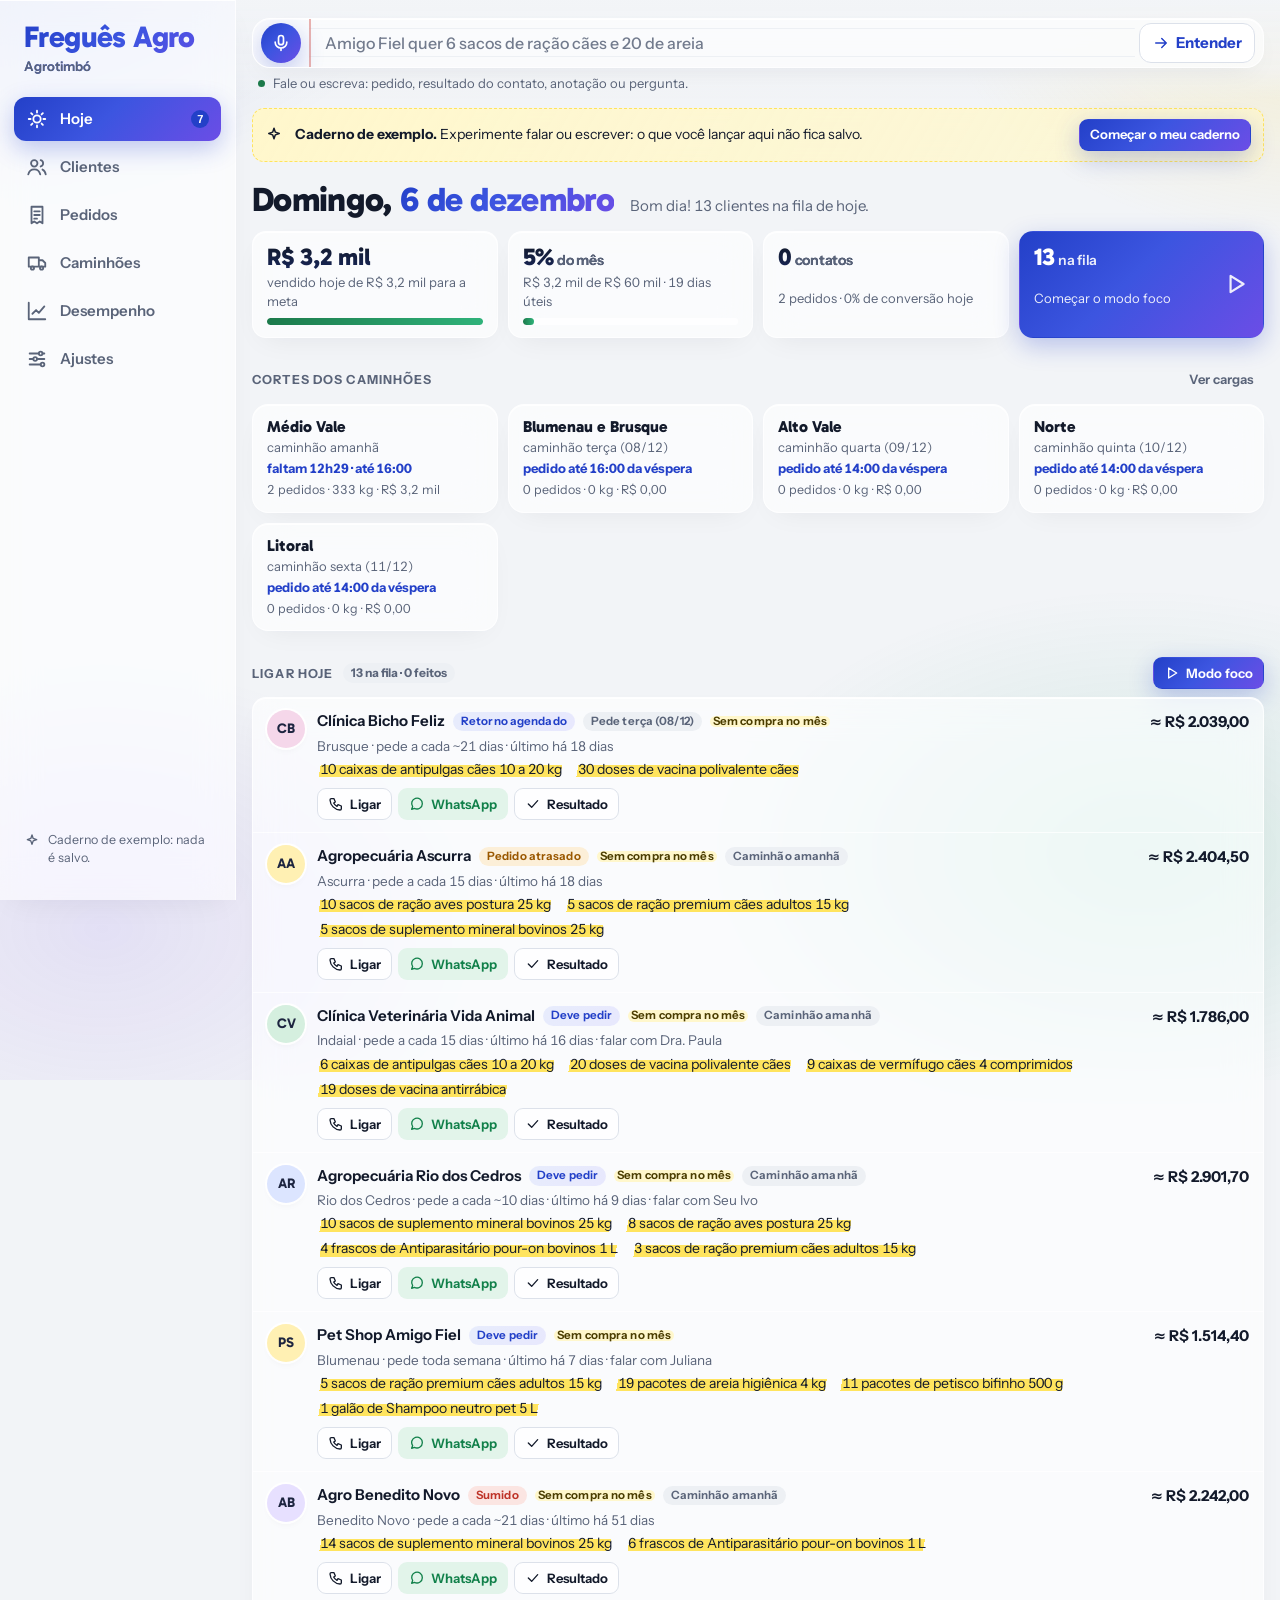
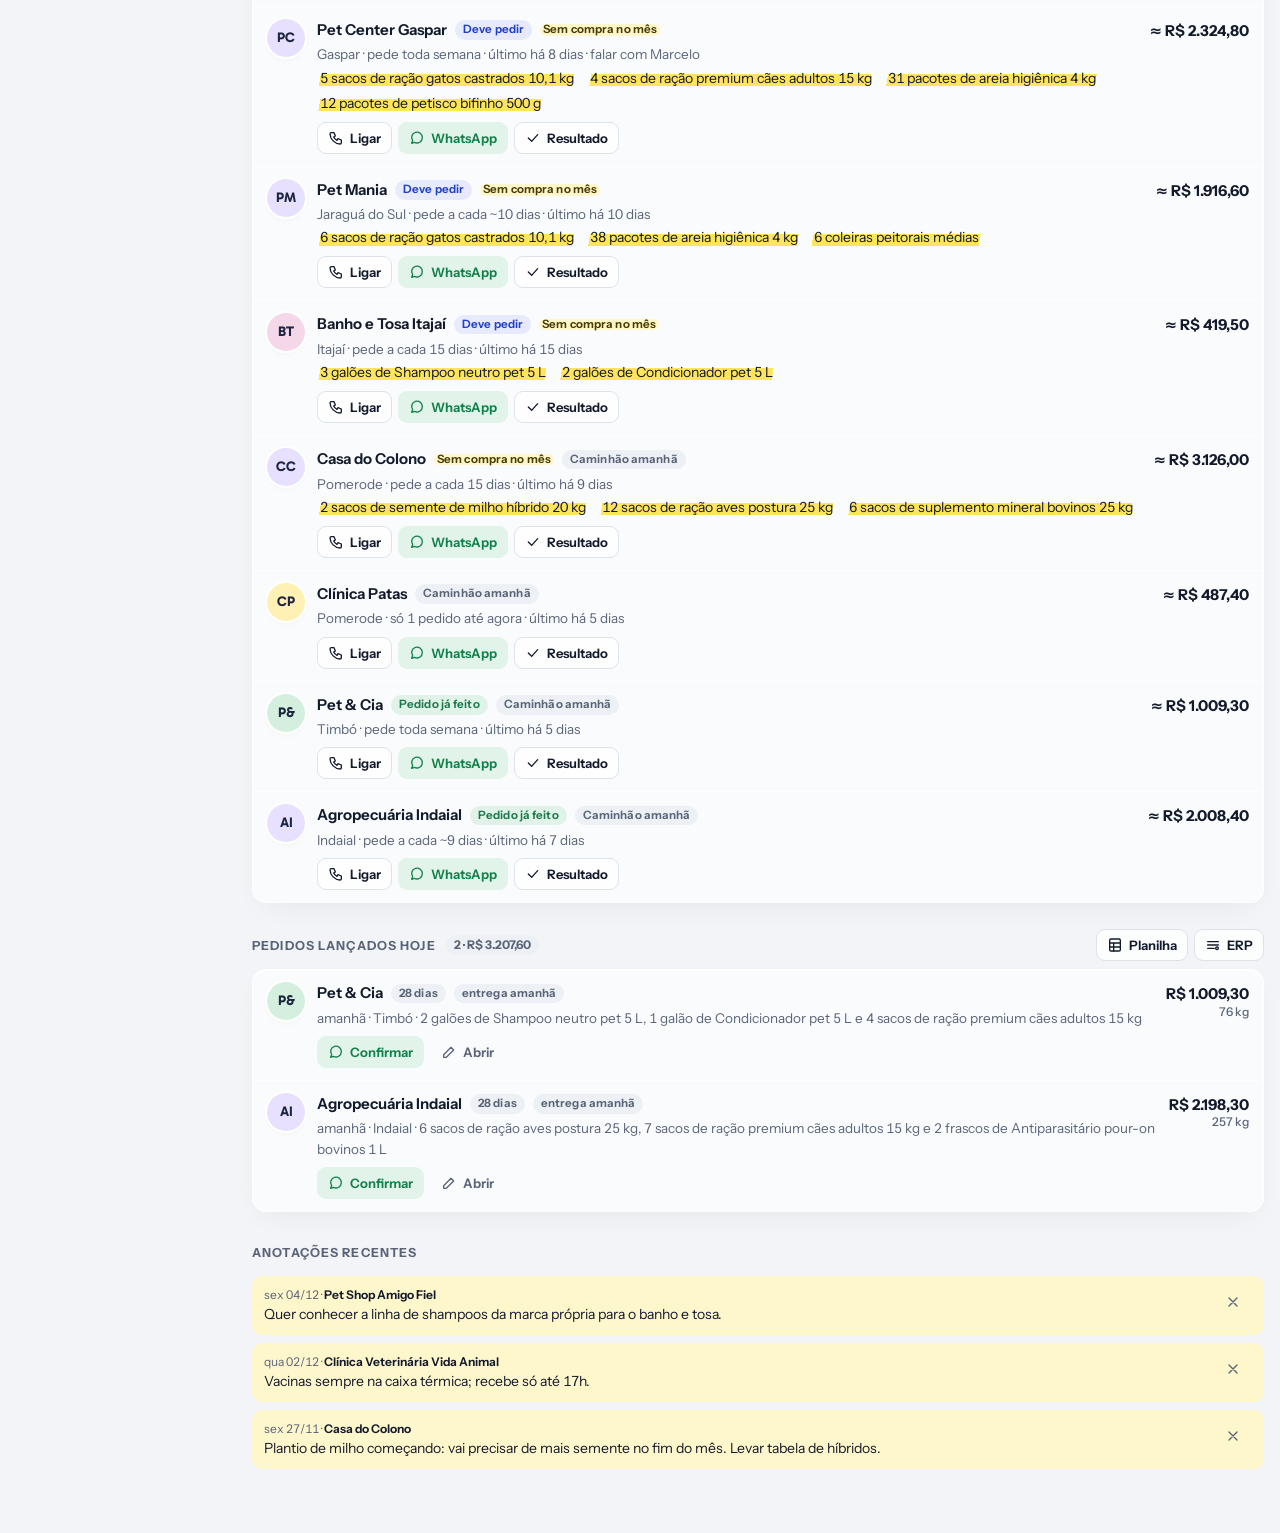
==== commit 94a2b9fb: "Freguês Agro: foco total no vendedor interno - Tela Hoje do vendedor interno: meta do dia, meta do m" ====
--- a/fregues-agro/index.html
+++ b/fregues-agro/index.html
@@ -444,6 +444,36 @@
 @supports not ((backdrop-filter:blur(1px)) or (-webkit-backdrop-filter:blur(1px))){.list,.stat,.pred,.chart,.tbl-w,.empty,.dcard,.msg,.integ,.foco-card,.cap,nav,.sp{background:var(--sheet)}}
 
 @media (max-width:700px){.kbdh,.res kbd{display:none}}
+
+/* vendedor interno: cortes, chamada para o foco, roteiro da ligação */
+.cortes{display:grid;gap:10px;grid-template-columns:repeat(auto-fill,minmax(210px,1fr))}
+.corte{display:grid;gap:2px;text-align:left;padding:12px 14px;border-radius:16px;border:1px solid var(--glass-b);background:var(--glass);-webkit-backdrop-filter:var(--blur);backdrop-filter:var(--blur);color:var(--ink);box-shadow:0 1px 0 var(--glass-hi) inset,0 10px 30px -14px var(--glass-e);transition:transform .25s var(--spring),box-shadow .25s}
+.corte:hover{transform:translateY(-2px);box-shadow:0 16px 30px -16px rgba(35,64,200,.45)}
+.corte .cn{font:800 16px/1.2 var(--display)}
+.corte .cd{font-size:13px;color:var(--mut)}
+.corte .cc{font-size:13px;font-weight:700;color:var(--pen)}
+.corte .cp{font-size:12.5px;color:var(--mut)}
+.corte.urg{background:linear-gradient(135deg,var(--warn-s),var(--glass));border-color:color-mix(in srgb,var(--warn) 40%,transparent)}
+.corte.urg .cc{color:var(--warn);animation:pisca 1.6s ease-in-out infinite}
+.corte.fim{opacity:.6}.corte.fim .cc{color:var(--mut)}
+@keyframes pisca{50%{opacity:.55}}
+.stat.cta{background:var(--g-pen);color:var(--on-pen);border-color:transparent;box-shadow:var(--glow);position:relative;overflow:hidden;cursor:pointer}
+.stat.cta b,.stat.cta b span{background:none;-webkit-text-fill-color:currentColor;color:var(--on-pen)}
+.stat.cta span{color:var(--on-pen);opacity:.9}
+.stat.cta svg{position:absolute;right:14px;top:50%;width:26px;height:26px;transform:translateY(-50%);opacity:.9}
+.stat.cta::after{content:"";position:absolute;inset:0;background:linear-gradient(110deg,transparent 30%,rgba(255,255,255,.35) 50%,transparent 70%);transform:translateX(-100%);animation:brilho 3.2s ease-in-out infinite}
+.stat.cta:disabled{background:var(--glass);color:var(--ink);box-shadow:none;cursor:default}
+.stat.cta:disabled b,.stat.cta:disabled span{color:var(--mut)}
+.stat.cta:disabled::after{display:none}
+.roteiro{list-style:none;margin:0;padding:0;display:grid;gap:8px}
+.roteiro li{display:flex;gap:10px;align-items:center;flex-wrap:wrap;padding:10px 12px;border-radius:12px;background:var(--glass);border:1px solid var(--glass-b);font-size:14px}
+.roteiro li>svg{width:18px;height:18px;color:var(--pen);flex:none}
+.roteiro li>span{flex:1;min-width:180px}
+.roteiro li .btn{margin-left:auto}
+.res.on{outline:2px solid var(--pen);outline-offset:2px}
+.res.sel{background:var(--glass);border-color:var(--pen)}
+
+@media (max-width:700px){.cortes{grid-auto-flow:column;grid-auto-columns:minmax(190px,72%);grid-template-columns:none;overflow-x:auto;scroll-snap-type:x mandatory;padding-bottom:6px}.corte{scroll-snap-align:start}}
 </style>
 </head>
 <body>
@@ -689,9 +719,11 @@
     const pay=money.find(m=>m.k==='pay'),tot=money.find(m=>m.k==='total')||money.find(m=>m.k==='total2');
 
     // intenção
+    const CONTV=/\b(nao atend\w*|nao respond\w*|caixa postal|fora de area|ninguem atendeu|sem pedido|nao vai pedir|nao precisa|nao quer|abastecid\w*|estoque cheio|com estoque|retornar|retorno|ligar de novo|ligar amanha|liga amanha|ligo amanha|pediu p\w* ligar|volto a ligar|vai pedir|vai fazer (?:o )?pedido|falei com|liguei|conversei com)\b/;
     const CANC=/\bcancel(?:a|ar|ou|e|ei|ado|ada)\b|\bdesmarc/,PAYV=/\b(pagou|pagaram|me pagou|acertou|quitou|depositou|transferiu|recebi|mandou o pix|fez o pix|fez um pix|caiu o pix|pagamento)\b/,ENTV=/\b(entreguei|entregue|entregou|ja entreguei|levei|deixei la|deixei o pedido|recebeu o pedido|recebeu a encomenda|saiu pra entrega)\b/,CLIV=/\b(cadastr\w*|novo cliente|nova cliente|cliente nov[oa]|telefone|whats|whatsapp|zap|celular|endereco|mora|aniversario)\b/,NOTAV=/^\s*(nota|anota que|anotar que|obs|observacao|lembrar que|lembra que|lembrete)\b|\b(prefere|gosta de|nao gosta|alergi\w*|intoleran\w*|reclamou|elogiou|falou que|disse que|avisou que|comentou|pediu pra)\b/;
     if(CANC.test(n0))r.tipo='cancelar';
     else if(r.itens.length||r.sempre)r.tipo='pedido';
+    else if(r.cli&&!pay&&CONTV.test(n0)){r.tipo='contato';r.res=/\b(nao atend\w*|nao respond\w*|caixa postal|fora de area|ninguem atendeu|sem sinal)\b/.test(n0)?'nao':/\b(retorn\w*|ligar de novo|ligar amanha|liga amanha|ligo amanha|pediu p\w* ligar|volto a ligar|vai pedir|vai fazer (?:o )?pedido|fecha \w+|fechar \w+)\b/.test(n0)||(r.dt&&r.dt>hoje)?'retorno':'sem';r.canal=/\b(whats|zap|mensagem)\b/.test(n0)?'wa':/\b(liguei|ligacao|telefone)\b/.test(n0)?'tel':''}
     else if(pay||PAYV.test(n0))r.tipo='pagamento';
     else if(ENTV.test(n0))r.tipo='entrega';
     else if((r.tel||r.end||r.nasc||CLIV.test(n0))&&!NOTAV.test(n0))r.tipo='cliente';
@@ -804,6 +836,7 @@
       if(S.cfg.pedMin&&r.total>0&&r.total<S.cfg.pedMin)r.avisos.push('Abaixo do pedido mínimo de '+T.brl(S.cfg.pedMin)+'.');
       if(r.itens.some(i=>{const p=i.pid&&Core.prod(S,i.pid);return p&&p.frio}))r.avisos.push('Tem item refrigerado: sai da câmara fria em caixa térmica.');
     }
+    if(r.tipo==='contato'&&r.res==='retorno'&&(!r.dt||r.dt<=hoje)){let d=U.add(hoje,1);while(U.dow(d)===0||U.dow(d)===6)d=U.add(d,1);r.dt=d}
     if(!r.dt)r.dt=hoje;
     if(r.cli&&!r.cli.id&&r.tipo!=='consulta')r.avisos.unshift('Cliente novo: '+r.cli.nome+' será cadastrado.');
     if(!r.cli&&r.tipo!=='nota')r.avisos.unshift('Não achei o cliente: escolha abaixo.');
@@ -910,10 +943,12 @@
 const TPL_AGRO={
   lembrete:'Bom dia, {nome}! Aqui é {rep}, da {empresa}. Passando para ver a reposição: da última vez foram {itens}. Quer que eu já lance? Entrega pela rota de {dia}.',
   confirma:'Pedido anotado, {nome}: {itens}. Total {valor}, {prazo}. Entrega prevista para {dia}.',
-  caminho:'Bom dia, {nome}! Seu pedido ({itens}) está no caminhão de hoje.',
+  retorno:'Oi {nome}, conforme combinamos, estou retornando sobre a reposição. Da última vez foram {itens}. Fecho o pedido para entrega {dia}?',
+  oferta:'Oi {nome}! Aqui é {rep}, da {empresa}. Muitos clientes como você estão levando {itens}. Posso incluir no seu próximo pedido?',
+  reativar:'Oi {nome}, tudo bem? Aqui é {rep}, da {empresa}. Faz {dias} dias do último pedido; consigo uma condição boa em {itens}. Vamos fechar um pedido?',
+  caminho:'Bom dia, {nome}! Seu pedido ({itens}) sai no caminhão de hoje.',
   cobranca:'Oi {nome}, tudo bem? Consta em aberto {valor} ({detalhe}). Consegue verificar? Obrigado!',
-  reativar:'Oi {nome}, tudo bem? Aqui é {rep}, da {empresa}. Faz {dias} dias do último pedido; chegou novidade e condição boa em {itens}. Posso passar aí essa semana?',
-  aniversario:'Parabéns, {nome}! Obrigado pela parceria com a {empresa}. Um ótimo dia!'
+  aniversario:'Parabéns, {nome}! Obrigado pela parceria com a {empresa}.'
 };
 const CATS={'pet-nutri':'Nutrição pet','pet-hig':'Higiene pet','pet-acess':'Acessórios pet','med':'Medicamentos','vacina':'Vacinas (frio)','grandes':'Grandes animais','aves':'Aves e pequenos animais','campo':'Campo e lavoura','outro':'Outros'};
 const ROTAS_EXEMPLO=[
@@ -935,6 +970,16 @@
   addCli(S,f){const nome=T.title(String(f.nome||'').trim());const c={id:'c'+U.uid(),nome,apel:[],tel:String(f.tel||'').replace(/\D/g,''),end:f.end||'',nasc:f.nasc||'',obs:f.obs||'',cidade:Geo.nome(f.cidade)||String(f.cidade||'').trim(),tipo:f.tipo||'',cnpj:f.cnpj||'',contato:f.contato||'',prazo:f.prazo||'',rota:f.rota||'',cri:Date.now()};S.cli.push(c);return c},
   // registro de contato (ligação/WhatsApp) com resultado: pedido, sem pedido, retornar, não atendeu
   contato(S,cid,o,hoje){const c=Core.cli(S,cid);if(!c)return U.err('Cliente não encontrado.');const x={id:'k'+U.uid(),cid,d:hoje,t:Date.now(),canal:o.canal||'',res:o.res||'',ret:o.ret||''};(S.ctt=S.ctt||[]).push(x);c.ctt=hoje;if(o.ret)c.ret=o.ret;else if(o.res==='pedido'||o.res==='sem')c.ret='';c.tent=o.res==='nao'?(c.tent||0)+1:0;return{ok:true,x}},
+  // oportunidades para a ligação: item que o cliente parou de levar e item que clientes do mesmo tipo levam
+  oport(S,cid){const c=Core.cli(S,cid);if(!c)return[];const ps=S.ped.filter(p=>p.cid===cid&&p.st!=='cancelado').sort((a,b)=>a.dt<b.dt?-1:1);const out=[];
+    const rec=ps.slice(-3),old=ps.slice(-9,-3);const tem=(arr,pid)=>arr.some(p=>p.itens.some(i=>i.pid===pid));const cnt=new Map();old.forEach(p=>new Set(p.itens.map(i=>i.pid).filter(Boolean)).forEach(pid=>cnt.set(pid,(cnt.get(pid)||0)+1)));
+    for(const[pid,n]of cnt)if(old.length>=3&&n/old.length>=.5&&!tem(rec,pid)){const pr=Core.prod(S,pid);if(pr)out.push({t:'parou',pid,nome:pr.nome,q:Math.round(U.median(old.flatMap(p=>p.itens.filter(i=>i.pid===pid).map(i=>i.q))))||1,un:pr.un,pu:pr.preco})}
+    const pares=S.cli.filter(x=>x.id!==cid&&x.tipo&&x.tipo===c.tipo);
+    if(pares.length>=2){const f=new Map();pares.forEach(x=>{const s=new Set();S.ped.filter(p=>p.cid===x.id&&p.st!=='cancelado').slice(-6).forEach(p=>p.itens.forEach(i=>i.pid&&s.add(i.pid)));s.forEach(pid=>f.set(pid,(f.get(pid)||0)+1))});
+      const meus=new Set();ps.forEach(p=>p.itens.forEach(i=>i.pid&&meus.add(i.pid)));[...f.entries()].filter(([pid,n])=>!meus.has(pid)&&n/pares.length>=.5).sort((a,b)=>b[1]-a[1]).slice(0,2).forEach(([pid,n])=>{const pr=Core.prod(S,pid);if(pr)out.push({t:'mix',pid,nome:pr.nome,pct:Math.round(n/pares.length*100),q:1,un:pr.un,pu:pr.preco})})}
+    return out.slice(0,4)},
+  // pedido com data passada já saiu no caminhão: o vendedor interno não precisa marcar entrega
+  autoEntregar(S,hoje){let n=0;S.ped.forEach(p=>{if(p.st==='aberto'&&p.dt<hoje){p.st='entregue';p.ent=p.dt;n++}});return n},
   // eficiência medida: contatos, conversão, tempo de lançamento, valor por contato
   efic(S,ini,fim){const dia=t=>U.iso(new Date(t));const ks=(S.ctt||[]).filter(k=>k.d>=ini&&k.d<=fim);const ps=S.ped.filter(p=>p.st!=='cancelado'&&p.cri&&dia(p.cri)>=ini&&dia(p.cri)<=fim);
     const cc=new Set(ks.map(k=>k.d+'|'+k.cid));const conv=new Set(ps.filter(p=>cc.has(dia(p.cri)+'|'+p.cid)).map(p=>dia(p.cri)+'|'+p.cid));const tls=ps.map(p=>p.tl).filter(x=>x>0);
@@ -1163,6 +1208,8 @@
     ['Interno: contato, retorno e conversão medidos',()=>{const S=base();Core.contato(S,'c3',{canal:'tel',res:'retorno',ret:'2026-11-10'},H);Core.contato(S,'c1',{canal:'wa',res:'pedido'},H);const p=Core.salvarPedido(S,{cli:{id:'c1',nome:'Joana Silva'},itens:[{nome:'Pão de queijo',pid:'p1',q:10,un:'un',pu:1.5}],dt:'2026-11-09',tl:30000},H);p.ped.cri=U.dt(H).getTime();const e=Core.efic(S,H,H);return Core.cli(S,'c3').ret==='2026-11-10'&&e.contatos===2&&e.pedidos===1&&e.conv===.5&&e.tMed===30000}],
     ['Integração: linhas de ERP e calendário .ics',()=>{const S=Demo.agro(H);const ps=S.ped.filter(p=>p.st==='aberto');const erp=Core.erp(S,ps).split('\n');const ics=Core.ics(S,H);return erp.length>ps.length&&erp[1].split(';').length===14&&/BEGIN:VEVENT/.test(ics)&&/Retornar/.test(ics)}],
     ['Integração: clientes colados de planilha',()=>{const S=Core.vazio('agrotimbo');const r=Core.importarClientes(S,'nome;cidade;telefone;cnpj;tipo\nPet Feliz;blumenau;(47) 99999-0000;12.345.678/0001-90;pet shop');return r.ok&&r.novos===1&&S.cli[0].cidade==='Blumenau'&&S.cli[0].tipo==='pet'&&S.cli[0].tel==='47999990000'}],
+    ['Interno: contato por voz (não atendeu, retorno, sem pedido)',()=>{const S=Demo.agro(H);const a=P.parse('Amigo Fiel não atendeu',S,H,'09:00'),b=P.parse('liguei pra Vida Animal, pediu pra ligar quinta',S,H,'09:00'),c=P.parse('Pet Center está abastecido, sem pedido essa semana',S,H,'09:00');return a.tipo==='contato'&&a.res==='nao'&&b.tipo==='contato'&&b.res==='retorno'&&b.dt==='2026-11-12'&&b.canal==='tel'&&c.tipo==='contato'&&c.res==='sem'}],
+    ['Interno: oportunidades de mix por tipo de cliente',()=>{const S=Demo.agro(H);const o=Core.oport(S,'c_bicho');return o.some(x=>x.t==='mix'&&(x.pid==='p_vr'||x.pid==='p_ve'))}],
     ['Backup exporta e importa sem perder nada',()=>{const S=Demo.gerar(H);const r=Core.importar(JSON.stringify({...S,demo:undefined}));return r.ok&&r.S.ped.length===S.ped.length&&r.S.cli.length===S.cli.length}]
   ];
 })();
@@ -1229,7 +1276,7 @@
 function btnWA(c,txt,label,cls){const k=regMsg(txt);if(c.tel)return `<a class="btn wa sm ${cls||''}" href="${E(waUrl(c.tel,txt))}" target="_blank" rel="noopener" onclick="contato('${c.id}')">${I.wa}${E(label)}</a>`;return `<button class="btn wa sm ${cls||''}" onclick="copiarMsg(${k},'${c.id}')" title="Cliente sem WhatsApp: copia a mensagem">${I.copy}${E(label)}</button>`}
 function vars(c,x){const h=HOJE();x=x||{};const sd=Core.saldo(S,c.id);return{nome:nomeMsg(c),itens:x.itens||'',valor:T.brl(x.valor!=null?x.valor:sd.total),dia:x.dia||'hoje',dias:x.dias!=null?x.dias:'',detalhe:sd.lista.map(p=>'pedido de '+T.ddmm(p.dt)).join(', '),pix:S.cfg.pix||'',pixtxt:S.cfg.pix?' Pix: '+S.cfg.pix+'.':'',negocio:S.cfg.nome||'',rep:S.cfg.rep||'seu representante',empresa:S.cfg.empresa||S.cfg.nome||'',prazo:x.prazo||c.prazo||'prazo combinado'}}
 function tpl(k){return (S.cfg.tpl&&S.cfg.tpl[k])||(AGRO()?TPL_AGRO:TPL)[k]}
-function msgLembrete(c,pr){const h=HOJE();return Core.fill(tpl('lembrete'),vars(c,{itens:T.itens(pr.cesta),dia:quandoProx(pr,h),valor:pr.valor}))}
+function msgLembrete(c,pr){const h=HOJE();if(AGRO()){const r=Rota.doCli(S,c);const pe=r&&Rota.proxEntrega(r,h,HM());return Core.fill(tpl(c.ret&&c.ret<=h?'retorno':'lembrete'),vars(c,{itens:T.itens(pr.cesta),dia:pe?T.quando(pe,h):quandoProx(pr,h),valor:pr.valor}))}return Core.fill(tpl('lembrete'),vars(c,{itens:T.itens(pr.cesta),dia:quandoProx(pr,h),valor:pr.valor}))}
 function msgCobranca(c){return Core.fill(tpl('cobranca'),vars(c))}
 function msgReativar(c,pr){return Core.fill(tpl('reativar'),vars(c,{itens:T.itens(pr.cesta),dias:pr.desde,valor:pr.valor}))}
 function msgPed(k,p){const c=Core.cli(S,p.cid);return Core.fill(tpl(k),vars(c,{prazo:p.prazo,itens:T.itens(p.itens),valor:p.total,dia:T.quando(p.dt,HOJE())+(p.hora?' '+(/:/.test(p.hora)?'às '+p.hora:'de '+p.hora):'')}))}
@@ -1251,7 +1298,7 @@
 /* ---------- navegação ---------- */
 const TABS_ALL=[['hoje','Hoje'],['clientes','Clientes'],['pedidos','Pedidos'],['rotas','Rotas'],['radar','Radar'],['ajustes','Ajustes']];
 let TABS=TABS_ALL;
-function abas(){TABS=TABS_ALL.filter(t=>t[0]!=='rotas'||temRotas());return TABS}
+function abas(){TABS=TABS_ALL.filter(t=>t[0]!=='rotas'||temRotas()).map(([k,l])=>AGRO()?[k,{rotas:'Caminhões',radar:'Desempenho'}[k]||l]:[k,l]);return TABS}
 function trocar(fn){const run=()=>{fn();animar()};if(document.startViewTransition&&!matchMedia('(prefers-reduced-motion: reduce)').matches){try{document.startViewTransition(run);return}catch(e){}}run()}
 function go(t,keep){trocar(()=>{ui.tab=t;if(!keep)ui.cli=null;ui.arm='';try{if(location.hash!=='#'+t)history.replaceState(null,'','#'+t)}catch(e){}draw();window.scrollTo(0,0);$('main').focus({preventScroll:true})})}
 function abrirCli(id){if(ui.sheet&&ui.sheet.type==='foco')closeSheet();trocar(()=>{ui.tab='clientes';ui.cli=id;ui.arm='';draw();window.scrollTo(0,0)})}
@@ -1273,6 +1320,7 @@
 function vHoje(){
   const h=HOJE(),ps=preds();
   if(!S.cli.length)return vazioGeral();
+  if(AGRO())return vHojeInterno();
   const ent=S.ped.filter(p=>p.st==='aberto'&&p.dt<=h).sort((a,b)=>a.dt<b.dt?-1:a.dt>b.dt?1:String(a.hora).localeCompare(String(b.hora)));
   const deve=ps.filter(p=>p.st==='hoje'||p.st==='atrasado'||(p.st==='novo'&&p.due)).sort((a,b)=>a.dias-b.dias||b.valor-a.valor);
   const rec=S.cli.map(c=>({c,sd:Core.saldo(S,c.id)})).filter(x=>x.sd.entregue>0).sort((a,b)=>b.sd.entregue-a.sd.entregue);
@@ -1310,11 +1358,11 @@
   const ch=[];if(p.st==='aberto'&&p.dt<h)ch.push('<span class="chip warn">Entrega atrasada</span>');if(p.rep)ch.push(`<span class="chip pen">Fixo · ${p.rep===7?'semanal':p.rep===14?'quinzenal':p.rep===30?'mensal':'a cada '+p.rep+' dias'}</span>`);
   if(p.st==='cancelado')ch.push('<span class="chip">Cancelado</span>');else if(!S.cfg.cobranca){if(p.prazo)ch.push(`<span class="chip">${E(p.prazo)}</span>`)}else if(dev<=0)ch.push('<span class="chip ok">Pago</span>');else if(p.forma==='fiado')ch.push('<span class="chip warn">Fiado</span>');else if(p.st==='entregue')ch.push('<span class="chip bad">A receber</span>');
   if(Core.frio(S,p)&&p.st==='aberto')ch.push(`<span class="chip pen">${I.snow.replace('<svg','<svg width="12" height="12"')}Frio</span>`);
-  if(p.st==='entregue'&&mode!=='hist')ch.push('<span class="chip">Entregue</span>');
+  if(p.st==='entregue'&&mode!=='hist')ch.push('<span class="chip">Entregue</span>');if(p.plan)ch.push('<span class="chip ok">Na planilha</span>');if(AGRO()&&p.st==='aberto'&&mode==='lista')ch.push(`<span class="chip">entrega ${E(T.quando(p.dt,h))}</span>`);
   const quando=T.quando(p.dt,h)+(p.hora?' · '+(/:/.test(p.hora)?p.hora:p.hora):'')+(c.cidade&&temRotas()?' · '+c.cidade:'');const pk=temRotas()?Core.peso(S,p):0;
   let acts='';
   if(mode==='ent')acts=`<button class="btn p sm" onclick="openSheet('entregar',{pid:'${p.id}'})">${I.ok}Entregue</button>${btnWA(c,msgPed('caminho',p),'Saiu para entrega')}<button class="btn g sm" onclick="editarPed('${p.id}')">${I.edit}Corrigir</button>`;
-  else if(mode==='lista'){if(p.st==='aberto')acts+=`<button class="btn sm" onclick="openSheet('entregar',{pid:'${p.id}'})">${I.ok}Entregue</button>`;if(S.cfg.cobranca&&p.st!=='cancelado'&&dev>0&&p.st==='entregue')acts+=`<button class="btn sm" onclick="openSheet('pagar',{cid:'${p.cid}'})">${I.cash}Recebi</button>`;if(p.st==='aberto')acts+=btnWA(c,msgPed('confirma',p),'Confirmar');acts+=`<button class="btn g sm" onclick="editarPed('${p.id}')">${I.edit}Abrir</button>`}
+  else if(mode==='lista'){if(p.st==='aberto'&&!AGRO())acts+=`<button class="btn sm" onclick="openSheet('entregar',{pid:'${p.id}'})">${I.ok}Entregue</button>`;if(S.cfg.cobranca&&p.st!=='cancelado'&&dev>0&&p.st==='entregue')acts+=`<button class="btn sm" onclick="openSheet('pagar',{cid:'${p.cid}'})">${I.cash}Recebi</button>`;if(p.st==='aberto')acts+=btnWA(c,msgPed('confirma',p),'Confirmar');acts+=`<button class="btn g sm" onclick="editarPed('${p.id}')">${I.edit}Abrir</button>`}
   const sub=mode==='hist'?E(T.itens(p.itens)):E(quando)+' · '+E(T.itens(p.itens));
   const nome=mode==='hist'?`<span>${E(T.quando(p.dt,h))}${p.hora?' · '+E(p.hora):''}</span>`:`<button class="lnk" onclick="abrirCli('${c.id}')">${E(c.nome)}</button>`;
   return `<div class="it${mode==='hist'||mode==='mini'?' click':''}" ${mode==='hist'||mode==='mini'?`onclick="editarPed('${p.id}')"`:''}>${mode==='hist'?`<span class="av" style="background:var(--rule2);color:var(--mut)">${I.pedidos}</span>`:av(c)}<div class="bd"><div class="nm">${nome}${ch.join('')}</div><div class="sub">${sub}${p.obs?' · <i>'+E(p.obs)+'</i>':''}</div></div><div class="val">${T.brl(p.total)}${S.cfg.cobranca&&dev>0&&dev<p.total&&p.st!=='cancelado'?`<small>falta ${T.brl(dev)}</small>`:pk?`<small>${T.num(pk,0)} kg</small>`:''}</div>${acts?`<div class="acts" onclick="event.stopPropagation()">${acts}</div>`:''}</div>`;
@@ -1362,7 +1410,7 @@
   <div class="cli-h">${av(c,true)}<div><h1>${E(c.nome)}</h1>${c.apel&&c.apel.length?`<div class="apel">Também chamado de ${E(c.apel.join(', '))}</div>`:''}</div></div>
   <div class="contato">${c.tel?`<span>${I.wa}<a href="${E(waUrl(c.tel,'Oi '+nomeMsg(c)+'!'))}" target="_blank" rel="noopener" onclick="contato('${c.id}')">${E(fmtTel(c.tel))}</a></span>`:'<span>Sem WhatsApp cadastrado</span>'}${c.end?`<span>${I.pin}${E(c.end)}</span>`:''}${c.nasc?`<span>${I.cake}aniversário ${E(c.nasc.slice(3)+'/'+c.nasc.slice(0,2))}</span>`:''}${c.cidade?`<span>${I.pin}${E(c.cidade)}${GEO[c.cidade]&&S.cfg.base&&c.cidade!==S.cfg.base?' · ≈ '+Geo.km(S.cfg.base,c.cidade)+' km de '+E(S.cfg.base):''}</span>`:''}${c.contato?`<span>Falar com ${E(c.contato)}</span>`:''}${c.cnpj?`<span>CNPJ ${E(c.cnpj)}</span>`:''}</div>
   ${c.tipo||c.prazo||temRotas()?`<div class="row" style="margin-top:6px">${c.tipo?`<span class="chip">${E(TIPOS_CLI[c.tipo]||c.tipo)}</span>`:''}${rotaChip(c)}${(()=>{const r=Rota.doCli(S,c);const pe=r&&Rota.proxEntrega(r,h,HM());return pe?`<span class="chip">Próxima entrega possível: ${E(T.quando(pe,h))}</span>`:''})()}${c.prazo?`<span class="chip">Prazo ${E(c.prazo)}</span>`:''}${st.mix&&st.mix.length&&S.prod.some(p=>p.cat)?st.mix.map(k=>`<span class="chip mk">${E(CATS[k]||k)}</span>`).join(''):''}</div>`:''}
-  <div class="row" style="margin-top:10px"><button class="btn p sm" onclick="novoPedidoCli('${c.id}')">${I.plus}Novo pedido</button>${ult?`<button class="btn sm" onclick="repetir('${c.id}')">${I.rep}Repetir último</button>`:''}${S.cfg.cobranca&&sd.total>0?`<button class="btn sm" onclick="openSheet('pagar',{cid:'${c.id}'})">${I.cash}Recebi</button>`:''}<button class="btn g sm" onclick="openSheet('cliente',{id:'${c.id}'})">${I.edit}Editar</button></div>
+  <div class="row" style="margin-top:10px"><button class="btn p sm" onclick="novoPedidoCli('${c.id}')">${I.plus}Novo pedido</button>${AGRO()?`${c.tel?`<a class="btn sm" href="tel:${E(c.tel)}" onclick="ui.canal='tel'">${I.phone}Ligar</a>`:''}<button class="btn sm" onclick="openSheet('resultado',{cid:'${c.id}'})">${I.ok}Registrar contato</button>`:''}${ult?`<button class="btn sm" onclick="repetir('${c.id}')">${I.rep}Repetir último</button>`:''}${S.cfg.cobranca&&sd.total>0?`<button class="btn sm" onclick="openSheet('pagar',{cid:'${c.id}'})">${I.cash}Recebi</button>`:''}<button class="btn g sm" onclick="openSheet('cliente',{id:'${c.id}'})">${I.edit}Editar</button></div>
   <div class="strip"><div class="stat"><b>${st.n}</b><span>pedidos${st.primeiro?' desde '+T.MESC[U.dt(st.primeiro).getMonth()]+'/'+st.primeiro.slice(2,4):''}</span></div><div class="stat"><b>${compact(st.total)}</b><span>comprado no total</span></div><div class="stat"><b>${T.brl(st.ticket)}</b><span>ticket médio</span>${st.tend!=null&&Math.abs(st.tend)>=.05?`<span class="d ${st.tend>0?'up':'dn'}">${st.tend>0?'▲':'▼'} ${Math.round(Math.abs(st.tend)*100)}% nos últimos pedidos</span>`:''}</div>${S.cfg.cobranca?`<div class="stat"><b style="${sd.total>0?'color:var(--bad)':''}">${T.brl(sd.total)}</b><span>em aberto</span></div>`:`<div class="stat"><b>${(st.mix||[]).length}</b><span>categorias nos últimos pedidos</span></div>`}</div>`;
   if(pr){
     const janela=pr.win>=1&&pr.base==='cliente'?`entre ${T.quando(U.add(pr.prox,-pr.win),h)} e ${T.quando(U.add(pr.prox,pr.win),h)}`:'';
@@ -1374,6 +1422,7 @@
       ${hab.length?`<div class="row">${hab.map(x=>`<span class="chip">${E(x)}</span>`).join('')}</div>`:''}
       <div class="meta">${pr.base==='geral'?'Com um pedido só, a data usa a média dos seus outros clientes. Fica mais precisa a partir do segundo pedido.':'Calculado com os intervalos entre os '+pr.n+' pedidos, dando mais peso aos recentes'+(pr.dowFav!=null?' e ao dia da semana preferido':'')+'.'}</div>
     </div></section>`}
+  if(AGRO()){const rt=secRoteiro(c,pr);if(rt)o+=`<section class="sec"><div class="sh"><h2>Roteiro da próxima ligação</h2></div>${rt}</section>`;o+=secContatosCli(c)}
   o+=`<section class="sec"><div class="sh"><h2>Anotações e pedidos especiais</h2></div><form class="row" onsubmit="event.preventDefault();addNota('${c.id}')"><input id="nn" placeholder="Ex.: prefere entrega cedo · vai querer 300 salgados em dezembro" style="flex:1;min-width:200px" aria-label="Nova anotação"><button class="btn" type="submit">Anotar</button></form>${notas.length?`<div class="notas" style="margin-top:10px">${notas.map(n=>notaHtml(n)).join('')}</div>`:''}${c.obs?`<div class="nota" style="margin-top:10px"><div><small>Observação do cadastro</small>${E(c.obs)}</div></div>`:''}</section>`;
   o+=`<section class="sec"><div class="sh"><h2>Histórico</h2><span class="n">${ps.length}</span></div>${ps.length?`<div class="list">${ps.slice(0,40).map(p=>rowPed(p,'hist')).join('')}</div>`:'<div class="empty">Sem pedidos ainda.</div>'}</section>`;
   return o}
@@ -1382,13 +1431,14 @@
 
 /* ---------- PEDIDOS ---------- */
 function vPedidos(){const h=HOJE();
-  let L=S.ped.filter(p=>ui.pf==='abertos'?p.st==='aberto':ui.pf==='receber'?p.st==='entregue'&&Core.devido(p)>0:true);
+  if(AGRO()&&!['hoje','abertos','todos'].includes(ui.pf))ui.pf='hoje';
+  let L=S.ped.filter(p=>ui.pf==='hoje'?p.st!=='cancelado'&&dRef(p)===h:ui.pf==='abertos'?p.st==='aberto':ui.pf==='receber'?p.st==='entregue'&&Core.devido(p)>0:true);
   L.sort((a,b)=>ui.pf==='abertos'?(a.dt<b.dt?-1:a.dt>b.dt?1:String(a.hora).localeCompare(String(b.hora))):(a.dt<b.dt?1:a.dt>b.dt?-1:(b.cri||0)-(a.cri||0)));
   if(ui.pf==='todos')L=L.slice(0,150);
   const tot=L.reduce((s,p)=>s+(ui.pf==='receber'?Core.devido(p):p.total),0);
   const grupos=[];let g=null;for(const p of L){const k=ui.pf==='todos'?p.dt.slice(0,7):p.dt;if(!g||g.k!==k){g={k,l:ui.pf==='todos'?T.up1(T.MES[+k.slice(5,7)-1])+' de '+k.slice(0,4):T.up1(T.quando(p.dt,h)),ps:[]};grupos.push(g)}g.ps.push(p)}
   return `<div class="hd"><h1>Pedidos</h1><p>${L.length} pedido${L.length===1?'':'s'} · ${T.brl(tot)}${ui.pf==='receber'?' a receber':''}</p></div>
-  <div class="row" style="margin-top:12px"><div class="seg" role="group" aria-label="Filtrar pedidos">${[['abertos','A entregar'],['receber','A receber'],['todos','Todos']].map(([k,l])=>`<button class="${ui.pf===k?'on':''}" onclick="ui.pf='${k}';draw()">${l}</button>`).join('')}</div><button class="btn p" style="margin-left:auto" onclick="novoPedidoCli(null)">${I.plus}Novo pedido</button></div>
+  <div class="row" style="margin-top:12px"><div class="seg" role="group" aria-label="Filtrar pedidos">${(AGRO()?[['hoje','Lançados hoje'],['abertos','Aguardando entrega'],['todos','Todos']]:[['abertos','A entregar'],['receber','A receber'],['todos','Todos']]).map(([k,l])=>`<button class="${ui.pf===k?'on':''}" onclick="ui.pf='${k}';draw()">${l}</button>`).join('')}</div><button class="btn p" style="margin-left:auto" onclick="novoPedidoCli(null)">${I.plus}Novo pedido</button></div>
   ${grupos.length?grupos.map(g=>`<section class="sec"><div class="sh"><h2>${E(g.l)}</h2><span class="n">${T.brl(g.ps.reduce((s,p)=>s+p.total,0))}</span></div><div class="list">${g.ps.map(p=>rowPed(p,'lista')).join('')}</div></section>`).join(''):`<div class="sec empty">${ui.pf==='abertos'?'Nada a entregar. Os pedidos novos aparecem aqui.':ui.pf==='receber'?'Ninguém devendo.':'Nenhum pedido ainda.'}</div>`}`}
 
 /* ---------- RADAR ---------- */
@@ -1411,6 +1461,7 @@
   </div>
   ${S.cfg.meta||temRotas()?`<section class="sec"><div class="sh"><h2>Meta e carteira do mês</h2></div>${secMeta()}</section>`+secEfic():''}
   <section class="sec"><div class="sh"><h2>Vendas por mês</h2></div><div class="chart">${chart(meses,v,p30)}<div class="legend"><span><i style="background:var(--bar)"></i>meses anteriores</span><span><i style="background:var(--pen)"></i>${T.MES[d.getMonth()]} até hoje</span><span><i style="background:var(--marker)"></i>previsão para 30 dias</span></div></div></section>`;
+  if(!AGRO()){
   // agenda de 14 dias
   const hz=Predict.horizonte(S,h,14,ps).filter(x=>x.p>=.25);
   let ag='';for(let k=0;k<14;k++){const dd=U.add(h,k);const conf=S.ped.filter(p=>p.st==='aberto'&&(p.dt===dd||(k===0&&p.dt<h)));const prov=hz.filter(x=>x.dt===dd&&!conf.some(p=>p.cid===x.cid));if(!conf.length&&!prov.length)continue;
@@ -1419,6 +1470,7 @@
   // produção da semana
   const PL=producao(h);const fq=fqt;
   o+=`<section class="sec"><div class="sh"><h2>Produção e compras da semana</h2></div>${PL.length?`<div class="tbl-w"><table><thead><tr><th>Produto</th><th class="n">Pedido</th><th class="n">Provável</th><th class="n">Preparar</th></tr></thead><tbody>${PL.map(e=>`<tr><td>${E(e.nome)}</td><td class="n">${fq(e.c,e.un)}</td><td class="n"><span class="mk">${fq(e.p,e.un)}</span></td><td class="n"><b>${fq(e.c+e.p,e.un)}</b></td></tr>`).join('')}</tbody></table></div><p class="mut" style="font-size:12.5px;margin:8px 2px 0">“Provável” soma a cesta de quem deve pedir nos próximos 7 dias, pesada pela chance de cada um pedir.</p>`:'<div class="empty">Nada previsto para a semana.</div>'}</section></div>`;
+  }
   // quem mais compra (90 dias) e produtos
   const ini=U.add(h,-89);const porCli=new Map(),porProd=new Map();
   S.ped.filter(p=>p.st!=='cancelado'&&p.dt>=ini&&p.dt<=h).forEach(p=>{porCli.set(p.cid,(porCli.get(p.cid)||0)+p.total);p.itens.forEach(i=>{const e=porProd.get(i.nome)||{q:0,v:0,un:i.un};e.q+=i.q;e.v+=i.q*i.pu;porProd.set(i.nome,e)})});
@@ -1449,7 +1501,7 @@
   const peso=U.r2((d.itens||[]).reduce((s,i)=>{const p=i.pid&&Core.prod(S,i.pid);return s+(p&&p.peso?p.peso*(+i.q||0):0)},0));const frio=(d.itens||[]).some(i=>{const p=i.pid&&Core.prod(S,i.pid);return p&&p.frio});
   const fora=r&&d.dt&&!(r.dias||[]).includes(U.dow(d.dt));
   return (r?`${I.rotas}<span>Rota <b>${E(r.nome)}</b> · caminhão ${E(Rota.diasTxt(r))}${r.corte?' · pedido até '+E(r.corte)+' da véspera':''}</span>`:`<span>${c||d.cidade?'Cidade fora das rotas cadastradas.':'Informe o cliente para achar a rota.'}</span>`)+(fora?'<span class="chip warn">Fora do dia da rota</span>':'')+(peso?`<span class="chip">${T.num(peso,1)} kg</span>`:'')+(frio?`<span class="chip pen">${I.snow.replace('<svg','<svg width="12" height="12"')}Refrigerado</span>`:'')+(S.cfg.pedMin&&dTotal(d)>0&&dTotal(d)<S.cfg.pedMin?`<span class="chip warn">Abaixo do mínimo de ${T.brl(S.cfg.pedMin)}</span>`:'')}
-function vAjustes(){const c=S.cfg;const tl={lembrete:'Lembrete (cliente que deve pedir)',confirma:'Confirmação de pedido',caminho:'Saiu para entrega',cobranca:'Cobrança',reativar:'Cliente sumido',aniversario:'Aniversário'};
+function vAjustes(){const c=S.cfg;const tl={lembrete:'Reposição (cliente que deve pedir)',confirma:'Confirmação de pedido',retorno:'Retorno combinado',oferta:'Oferta de mix',caminho:'Saiu para entrega',cobranca:'Cobrança',reativar:'Cliente sumido',aniversario:'Aniversário'};
   const tests=ui.testes;
   return `<div class="hd"><h1>Ajustes</h1><p>${AGRO()?'Representante, rotas, catálogo, automações e dados.':'Seu negócio, automações, mensagens e dados.'}</p></div>
   ${AGRO()||temRotas()?secRepresentante():''}
@@ -1461,13 +1513,13 @@
   </div></section>
   ${secIntegracoes()}
   ${secSobre()}
-  <section class="sec"><div class="sh"><h2>Mensagens de WhatsApp</h2></div><div class="list" style="padding:14px"><p class="mut" style="margin:0 0 10px;font-size:13.5px">Use {nome}, {itens}, {valor}, {dia}, {dias}, {detalhe}, {pixtxt}, {rep}, {empresa} e {prazo}. O Freguês preenche com os dados de cada cliente.</p><div class="fg">${Object.keys(TPL).map(k=>`<label class="fl"><span>${tl[k]}</span><textarea id="t-${k}" rows="2" onchange="S.cfg.tpl[this.id.slice(2)]=this.value;mudou()">${E(tpl(k))}</textarea></label>`).join('')}<div><button class="btn sm g" onclick="S.cfg.tpl={...(AGRO()?TPL_AGRO:TPL)};mudou();draw();toast('Mensagens restauradas.')">Restaurar mensagens originais</button></div></div></div></section>
+  <section class="sec"><div class="sh"><h2>Mensagens de WhatsApp</h2></div><div class="list" style="padding:14px"><p class="mut" style="margin:0 0 10px;font-size:13.5px">Use {nome}, {itens}, {valor}, {dia}, {dias}, {detalhe}, {pixtxt}, {rep}, {empresa} e {prazo}. O Freguês preenche com os dados de cada cliente.</p><div class="fg">${(AGRO()?['lembrete','retorno','confirma','oferta','reativar']:Object.keys(TPL)).map(k=>`<label class="fl"><span>${tl[k]}</span><textarea id="t-${k}" rows="2" onchange="S.cfg.tpl[this.id.slice(2)]=this.value;mudou()">${E(tpl(k))}</textarea></label>`).join('')}<div><button class="btn sm g" onclick="S.cfg.tpl={...(AGRO()?TPL_AGRO:TPL)};mudou();draw();toast('Mensagens restauradas.')">Restaurar mensagens originais</button></div></div></div></section>
   <section class="sec"><div class="sh"><h2>Seus dados</h2></div><div class="list" style="padding:14px;display:grid;gap:12px">
     <div class="row" style="font-size:14px">${storeTxt()}</div>
     <div class="row"><button class="btn" onclick="exportar()">Salvar backup</button><label class="btn" for="imp">Restaurar backup</label><input id="imp" type="file" accept=".json,application/json" class="sr" onchange="importar(this)"><button class="btn" onclick="baixar('pedidos-fregues.csv',Core.csv(S),'text/csv')">Planilha de pedidos (CSV)</button></div>
     <div class="row">${S.demo?`<button class="btn p" onclick="comecar()">Começar o meu caderno</button>`:`<button class="btn g" onclick="exemplo()">Ver exemplo (não apaga nada salvo)</button>`}<button class="btn d ${ui.arm==='zerar'?'arm':''}" onclick="twice('zerar',()=>{const s=snap();S=Core.vazio();S.demo=false;feito({ok:true},'Caderno apagado.',s)})">${ui.arm==='zerar'?'Toque de novo para apagar tudo':'Apagar tudo'}</button></div>
   </div></section>
-  <section class="sec"><div class="sh"><h2>Frases que o Freguês entende</h2></div><div class="list">${[['Pedido','“Joana pediu 80 pães de queijo e 2 bolos de cenoura pra sexta às 7h, paga no pix”'],['O de sempre','“A padaria quer o de sempre pra amanhã”'],['Pedido fixo','“Academia 20 esfihas toda quarta”'],['Venda feita','“Carla comprou 2 quilos de massa a 28 o quilo, já pagou”'],['Pagamento','“Marcos pagou 120” · “recebi 50 da Bia no pix” · “Seu Antônio acertou tudo”'],['Entrega','“entreguei o pedido da cantina”'],['Anotação','“Dona Lurdes não pode amendoim”'],['Cadastro','“cliente nova Fernanda, whats 47 99876-5432, aniversário 12/03”'],['Pergunta','“quando a Joana pede de novo?” · “quem está devendo?” · “quanto vendi esse mês?”']].map(([t,f])=>`<div class="it"><span class="chip pen" style="margin-top:2px">${t}</span><div class="bd"><div class="sub" style="color:var(--ink)">${E(f)}</div></div><span></span></div>`).join('')}</div><p class="mut" style="font-size:13px;margin:8px 2px 0">Vários lançamentos de uma vez: um por linha ou separados por ponto e vírgula. Atalho: <kbd>/</kbd> abre a barra; <kbd>Enter</kbd> envia.</p></section>
+  <section class="sec"><div class="sh"><h2>Frases que o Freguês entende</h2></div><div class="list">${(AGRO()?[['Pedido','“Amigo Fiel quer 6 sacos de ração cães e 20 pacotes de areia, boleto 28 dias”'],['O de sempre','“Pet Center quer o de sempre”'],['Cliente novo','“nova clínica Mundo Pet de Pomerode pediu 10 doses de vacina antirrábica”'],['Contato','“Vida Animal não atendeu” · “liguei pra Casa do Colono, pediu pra ligar quinta” · “Pet Mania está abastecido, sem pedido”'],['Anotação','“Vida Animal só recebe até 17h”'],['Cadastro','“cliente nova Pet Feliz de Gaspar, whats 47 99876-5432”'],['Pergunta','“quem eu ligo amanhã?” · “como está a meta?” · “como está a carga do caminhão?” · “quando a Vida Animal pede de novo?”']]:[['Pedido','“Joana pediu 80 pães de queijo e 2 bolos de cenoura pra sexta às 7h, paga no pix”'],['O de sempre','“A padaria quer o de sempre pra amanhã”'],['Pedido fixo','“Academia 20 esfihas toda quarta”'],['Venda feita','“Carla comprou 2 quilos de massa a 28 o quilo, já pagou”'],['Pagamento','“Marcos pagou 120” · “recebi 50 da Bia no pix” · “Seu Antônio acertou tudo”'],['Entrega','“entreguei o pedido da cantina”'],['Anotação','“Dona Lurdes não pode amendoim”'],['Cadastro','“cliente nova Fernanda, whats 47 99876-5432, aniversário 12/03”'],['Pergunta','“quando a Joana pede de novo?” · “quem está devendo?” · “quanto vendi esse mês?”']]).map(([t,f])=>`<div class="it"><span class="chip pen" style="margin-top:2px">${t}</span><div class="bd"><div class="sub" style="color:var(--ink)">${E(f)}</div></div><span></span></div>`).join('')}</div><p class="mut" style="font-size:13px;margin:8px 2px 0">Vários lançamentos de uma vez: um por linha ou separados por ponto e vírgula. Atalho: <kbd>/</kbd> abre a barra; <kbd>Enter</kbd> envia.</p></section>
   <section class="sec"><div class="sh"><h2>Verificação</h2><div class="r"><button class="btn sm" onclick="ui.testes=rodarTestes();draw()">Rodar testes</button></div></div>${tests?`<div class="list" style="padding:12px 14px"><b>${tests.filter(t=>t.ok).length} de ${tests.length} testes passaram.</b><div class="tst">${tests.map(t=>`<div class="${t.ok?'':'f'}">${t.ok?'✓':'✗'} ${E(t.d)}${t.e?' — '+E(t.e):''}</div>`).join('')}</div></div>`:'<div class="empty">Confere o intérprete de frases, as previsões e os cálculos de pagamento.</div>'}</section>`}
 async function baixar(nome,txt,tipo){
   if(IA.dl){try{await IA.dl.save({filename:nome,data:new Blob([txt],{type:tipo})});toast('Arquivo salvo.');return}catch(e){if(e&&e.code==='declined')return}}
@@ -1478,10 +1530,10 @@
 
 /* ---------- CAPTURA: voz e texto ---------- */
 const SR=window.SpeechRecognition||window.webkitSpeechRecognition;let rec=null;
-const EXEMPLOS=PERFIL_ATUAL()==='agrotimbo'?['Amigo Fiel quer 6 sacos de ração cães e 20 de areia','Seu Ivo pediu 10 sacos de mineral, boleto 28/35','Pet Center quer o de sempre','Quem eu visito amanhã?','Como está a carga do caminhão?','Vida Animal só recebe até 17h']:['Joana pediu 30 pães de queijo pra sexta, no pix','Marcos pagou 120','A padaria quer o de sempre pra amanhã','Quem está me devendo?','Café da Esquina 40 coxinhas toda segunda','Dona Lurdes prefere entrega de manhã'];
+const EXEMPLOS=PERFIL_ATUAL()==='agrotimbo'?['Amigo Fiel quer 6 sacos de ração cães e 20 de areia','Seu Ivo pediu 10 sacos de mineral, boleto 28/35','Pet Center quer o de sempre','Vida Animal não atendeu','Liguei pra Casa do Colono, pediu pra ligar quinta','Como está a meta?']:['Joana pediu 30 pães de queijo pra sexta, no pix','Marcos pagou 120','A padaria quer o de sempre pra amanhã','Quem está me devendo?','Café da Esquina 40 coxinhas toda segunda','Dona Lurdes prefere entrega de manhã'];
 function grow(){const t=$('cap');t.style.height='auto';t.style.height=Math.min(196,t.scrollHeight)+'px'}
 function hint(html,kind){$('hint').innerHTML=`<span class="dot ${kind||''}"></span><span>${html}</span>`}
-function hintPadrao(){hint(SR||!EMBED?'Fale ou escreva: pedido, pagamento, entrega, anotação ou pergunta.':'Escreva aqui, ou toque no microfone do teclado do celular para ditar.')}
+function hintPadrao(){hint(SR||!EMBED?(AGRO()?'Fale ou escreva: pedido, resultado do contato, anotação ou pergunta.':'Fale ou escreva: pedido, pagamento, entrega, anotação ou pergunta.'):'Escreva aqui, ou toque no microfone do teclado do celular para ditar.')}
 function micUI(){const m=$('mic');m.classList.toggle('on',ui.ouvindo);m.innerHTML=ui.ouvindo?I.stop:I.mic;m.setAttribute('aria-label',ui.ouvindo?'Parar de ouvir':'Falar');if(!ui.ouvindo)hintPadrao()}
 function dicaVoz(bloq){hint(bloq?'O microfone não está liberado aqui. Toque no <b>microfone do teclado</b> do celular e dite na barra, ou abra o Freguês direto no navegador.':'Este navegador não tem ditado embutido. Use o <b>microfone do teclado</b> do celular para ditar na barra.');$('cap').focus()}
 function ouvir(){
@@ -1533,7 +1585,7 @@
   openSheet('resp',{q:r.fala,html:`<p>Ainda não sei responder essa. Experimente:</p><p>“quando a Joana pede de novo?” · “quanto a Bia me deve?” · “quem está devendo?” · “quem deve pedir essa semana?” · “quanto vendi esse mês?” · “o que preparar essa semana?”</p>`})}
 function respostaLocal(r,h){const n=U.norm(r.fala);const c=r.cli&&r.cli.id?Core.cli(S,r.cli.id):null;
   if(temRotas()&&!c){const alvo=/\bamanha\b/.test(n)?diaUtil(U.add(h,1)):(()=>{const m=/\b(segunda|terca|quarta|quinta|sexta|sabado)\b/.exec(n);if(!m)return h;const w={segunda:1,terca:2,quarta:3,quinta:4,sexta:5,sabado:6}[m[1]];return U.add(h,(w-U.dow(h)+7)%7)})();
-    if(/\b(visit\w*|roteiro|passar)\b/.test(n)){const{rs,L}=visitasDoDia(alvo);if(!rs.length)return `<p>Nenhuma rota de visita em ${T.quando(alvo,h)}.</p>`;const top=[...L].sort((a,b)=>b.sc-a.sc).slice(0,8);return `<p>${T.up1(T.quando(alvo,h))}: rota <b>${E(rs.map(x=>x.nome).join(' + '))}</b>, ${L.length} clientes. Prioridade:</p><p>${top.map(x=>`${E(x.c.nome)} (${E(x.c.cidade||'')}) · ${E(x.why.map(w=>w[0]).join(', '))}`).join('<br>')}</p><p><a href="${E(mapsUrl(Geo.ordem(S.cfg.base||'Timbó',L.map(x=>x.c.cidade).filter(Boolean))))}" target="_blank" rel="noopener">Abrir a rota no Google Maps</a></p>`}
+    if(/\b(visit\w*|roteiro|passar|ligar|ligo|fila)\b/.test(n)){const{rs,L}=visitasDoDia(alvo);if(!rs.length)return `<p>Nenhuma rota de visita em ${T.quando(alvo,h)}.</p>`;const top=[...L].sort((a,b)=>b.sc-a.sc).slice(0,8);return `<p>${T.up1(T.quando(alvo,h))}: rota <b>${E(rs.map(x=>x.nome).join(' + '))}</b>, ${L.length} clientes. Prioridade:</p><p>${top.map(x=>`${E(x.c.nome)} (${E(x.c.cidade||'')}) · ${E(x.why.map(w=>w[0]).join(', '))}`).join('<br>')}</p><p><a href="${E(mapsUrl(Geo.ordem(S.cfg.base||'Timbó',L.map(x=>x.c.cidade).filter(Boolean))))}" target="_blank" rel="noopener">Abrir a rota no Google Maps</a></p>`}
     if(/\b(carga|caminhao|peso|expedicao)\b/.test(n)){const dias=Rota.proximosDias(S,h,4).filter(x=>x.rs.length);return `<p>${dias.map(x=>{const G=cargaDoDia(x.d);return `<b>${E(T.up1(T.quando(x.d,h)))}</b>: ${G.map(g=>`${E(g.r?g.r.nome:'sem rota')} ${g.ps.length} pedido${g.ps.length===1?'':'s'}, ${T.num(g.peso,0)} kg${g.frio.length?', '+g.frio.length+' com frio':''}`).join(' · ')}`}).join('<br>')}</p>`}
     if(/\b(meta|comissao|positiv\w*)\b/.test(n)){const m=metaInfo();return `<p>Vendido no mês: <b>${T.brl(m.vend)}</b>${m.meta?` de ${T.brl(m.meta)} (${Math.round(m.pct*100)}%). Faltam ${T.brl(m.falta)}, cerca de ${T.brl(m.porDia)} por dia útil`:''}.</p><p>Positivação: ${m.pos} de ${m.ativos} clientes ativos (${Math.round(m.posPct*100)}%). Mix médio ${T.num(m.mix,1)} categorias.${S.cfg.comissao?` Comissão estimada ${T.brl(m.com)}.`:''}</p>`}
   }
@@ -1579,7 +1631,8 @@
   $('sheet').innerHTML=`<div class="scrim" onclick="closeSheet()"></div><div class="sp" role="dialog" aria-modal="true" aria-labelledby="sht"><div class="sp-h"><h2 id="sht">${tit}</h2><button class="btn g sm" onclick="closeSheet()" aria-label="Fechar">${I.x}</button></div>${body}${foot?`<div class="sp-f">${foot}</div>`:''}</div>`;
   const sc2=$('sheet').querySelector('.sp');if(sc2)sc2.scrollTop=top}
 
-const TIPOS=[['pedido','Pedido'],['pagamento','Pagamento'],['entrega','Entrega'],['nota','Anotação'],['cliente','Cadastro'],['cancelar','Cancelar']];
+const TIPOS_G=[['pedido','Pedido'],['pagamento','Pagamento'],['entrega','Entrega'],['nota','Anotação'],['cliente','Cadastro'],['cancelar','Cancelar']];
+const TIPOS_I=[['pedido','Pedido'],['contato','Contato'],['nota','Anotação'],['cliente','Cadastro'],['cancelar','Cancelar']];
 function shPrev(s){
   const ds=ui.drafts;const n=ds.length;
   if(!n){return['Tudo lançado','<p class="mut">Pode fechar.</p>','']}
@@ -1590,14 +1643,14 @@
   b+=ds.map((d,i)=>fDraft(d,i,n)).join('');
   let foot='';
   if(n>1)foot=`<button class="btn p f" onclick="salvarTodos()">${I.ok}Salvar os ${n}</button>`;
-  else{const d=ds[0];foot=`<button class="btn p" onclick="salvarDraft(0)">${I.ok}${s.edit?'Salvar alterações':{pedido:'Salvar pedido',pagamento:'Registrar pagamento',entrega:'Marcar entregue',nota:'Salvar anotação',cliente:'Salvar cadastro',cancelar:'Cancelar pedido'}[d.tipo]}</button>`;
+  else{const d=ds[0];foot=`<button class="btn p" onclick="salvarDraft(0)">${I.ok}${s.edit?'Salvar alterações':{pedido:'Salvar pedido',contato:'Registrar contato',pagamento:'Registrar pagamento',entrega:'Marcar entregue',nota:'Salvar anotação',cliente:'Salvar cadastro',cancelar:'Cancelar pedido'}[d.tipo]}</button>`;
     if(!s.edit&&IA.s&&S.cfg.ia&&s.txt&&!s.ia&&!s.carregando)foot+=`<button class="btn" onclick="refazerIA()">${I.spark}Refazer com o Claude</button>`;
     if(s.edit){const p=Core.ped(S,s.edit);if(p){if(p.st==='aberto')foot+=`<button class="btn" onclick="closeSheet();openSheet('entregar',{pid:'${p.id}'})">${I.ok}Entregue</button>`;else if(p.st==='entregue')foot+=`<button class="btn g" onclick="const s=snap();closeSheet();feito(Core.reabrir(S,'${p.id}'),'Pedido reaberto.',s)">Reabrir</button>`;if(p.st!=='cancelado')foot+=`<button class="btn g d ${ui.arm==='cp'?'arm':''}" onclick="twice('cp',()=>{const s=snap();closeSheet();feito(Core.cancelar(S,'${p.id}'),'Pedido cancelado.',s)})">${ui.arm==='cp'?'Confirmar cancelamento':'Cancelar pedido'}</button>`;else foot+=`<button class="btn g d ${ui.arm==='xp'?'arm':''}" onclick="twice('xp',()=>{const s=snap();closeSheet();feito(Core.excluirPed(S,'${p.id}'),'Pedido excluído.',s)})">${ui.arm==='xp'?'Confirmar exclusão':'Excluir'}</button>`}}}
   return[tit,b,foot]}
 function cliBadge(d){if(!d.cli||!String(d.cli.nome||'').trim())return '<span class="chip warn">Escolha o cliente</span>';const c=(d.cli.id&&Core.cli(S,d.cli.id))||Core.acharCli(S,d.cli.nome);if(c){const sd=Core.saldo(S,c.id);return `<span class="chip ok">Cadastrado</span>${sd.entregue>0?`<span class="chip bad">deve ${T.brl(sd.entregue)}</span>`:''}`}return '<span class="chip pen">Novo: será cadastrado</span>'}
 function fDraft(d,i,n){
   const A=(k,extra)=>`data-d="${i}" data-k="${k}" ${extra||''}`;
-  let o=`<div class="dcard"><div class="dhead"><div class="seg" role="group" aria-label="Tipo de lançamento">${TIPOS.filter(([k])=>!ui.sheet.edit||k==='pedido').map(([k,l])=>`<button class="${d.tipo===k?'on':''}" onclick="mudaTipo(${i},'${k}')">${l}</button>`).join('')}</div>${n>1?`<button class="btn g sm" style="margin-left:auto" onclick="ui.drafts.splice(${i},1);drawSheet()">Descartar</button>`:''}</div>`;
+  let o=`<div class="dcard"><div class="dhead"><div class="seg" role="group" aria-label="Tipo de lançamento">${(AGRO()?TIPOS_I:TIPOS_G).filter(([k])=>!ui.sheet.edit||k==='pedido').map(([k,l])=>`<button class="${d.tipo===k?'on':''}" onclick="mudaTipo(${i},'${k}')">${l}</button>`).join('')}</div>${n>1?`<button class="btn g sm" style="margin-left:auto" onclick="ui.drafts.splice(${i},1);drawSheet()">Descartar</button>`:''}</div>`;
   if(d.fala)o+=`<div class="disse">Você disse: <q>${E(d.fala)}</q></div>`;
   if(d.avisos&&d.avisos.length)o+=`<ul class="avisos">${d.avisos.map(a=>`<li>• ${E(a)}</li>`).join('')}</ul>`;
   const cliF=(req)=>`${''}<label class="fl"><span>Cliente${req?'':' (opcional)'}</span><input list="dl-cli" ${A('cli')} value="${E(d.cli?d.cli.nome:'')}" placeholder="Nome do cliente" oninput="syncD(this)" ${i===0&&!(d.cli&&d.cli.nome)?'data-focus':''}></label><div class="row" id="cb${i}" style="margin-top:-4px">${cliBadge(d)}</div>${temRotas()||d.cidade?`<div class="fr" id="cc${i}" ${d.cli&&d.cli.id?'hidden':''}><label class="fl"><span>Cidade do cliente novo</span><input list="dl-cid" ${A('cidade')} value="${E(d.cidade||'')}" placeholder="Ex.: Blumenau" oninput="syncD(this)"></label></div>`:''}`;
@@ -1618,6 +1671,10 @@
     if(c&&!d.pid&&ab.length)d.pid=ab[0].id;
     o+=c?(ab.length?`<label class="fl"><span>Qual pedido</span><select ${A('pid')} onchange="syncD(this)">${ab.map(p=>`<option value="${p.id}" ${d.pid===p.id?'selected':''}>${E(T.quando(p.dt,HOJE()))} · ${E(T.itens(p.itens))} · ${T.brl(p.total)}</option>`).join('')}</select></label>`:`<div class="empty">${E(c.nome)} não tem pedido em aberto.</div>`):'';
     if(d.tipo==='entrega')o+=`<div class="fr"><label class="fl"><span>Como foi pago?</span><select ${A('forma')} onchange="syncD(this)">${[['','Já estava pago / ver depois'],['pix','Pix na entrega'],['dinheiro','Dinheiro na entrega'],['cartao','Cartão na entrega'],['fiado','Ficou devendo']].map(([v,l])=>`<option value="${v}" ${d.forma===v?'selected':''}>${l}</option>`).join('')}</select></label></div>`;
+  }else if(d.tipo==='contato'){
+    o+=cliF(true);d.res=d.res||'sem';
+    o+=`<div class="res-grid">${[['sem',''],['retorno','pen'],['nao','warn']].map(([k,cl])=>`<button class="res ${d.res===k?cl||'sel':''} ${d.res===k?'on':''}" onclick="ui.drafts[${i}].res='${k}';drawSheet()">${RES[k]}</button>`).join('')}</div>`;
+    if(d.res==='retorno')o+=`<div class="fr"><label class="fl"><span>Retornar em</span><input type="date" ${A('dt')} value="${E(d.dt)}" onchange="syncD(this)"></label><label class="fl"><span>Canal</span><select ${A('canal')} onchange="syncD(this)">${[['','—'],['tel','Ligação'],['wa','WhatsApp']].map(([v,l])=>`<option value="${v}" ${d.canal===v?'selected':''}>${l}</option>`).join('')}</select></label></div>`;
   }else if(d.tipo==='nota'){
     o+=cliF(false);o+=`<label class="fl"><span>Anotação</span><textarea ${A('txt')} rows="3" oninput="syncD(this)">${E(d.txt||d.fala)}</textarea></label>`;
   }else if(d.tipo==='cliente'){
@@ -1656,6 +1713,7 @@
   if(d.tipo==='pagamento'){const c=cliRes();if(!c)return U.err('Escolha o cliente que pagou.');const r=Core.pagar(S,c.id,d.tudo||d.valor==null?null:d.valor,d.forma,h);if(!r.ok)return r;return{ok:true,msg:`Recebido ${T.brl(r.aplicado)} de ${c.nome}.${r.sobra>0?' Sobrou '+T.brl(r.sobra)+' além do que devia.':''}`}}
   if(d.tipo==='entrega'){const c=cliRes();if(!c)return U.err('Escolha o cliente.');const pid=d.pid||(S.ped.filter(p=>p.cid===c.id&&p.st==='aberto').sort((a,b)=>a.dt<b.dt?-1:1)[0]||{}).id;if(!pid)return U.err(T.primeiro(c.nome)+' não tem pedido em aberto.');const r=Core.entregar(S,pid,{forma:d.forma},h);if(!r.ok)return r;return{ok:true,msg:'Entregue.'+(r.prox?' Próximo pedido fixo marcado para '+T.quando(r.prox.dt,h)+'.':'')}}
   if(d.tipo==='cancelar'){const c=cliRes();if(!c)return U.err('Escolha o cliente.');const pid=d.pid||(S.ped.filter(p=>p.cid===c.id&&p.st==='aberto').sort((a,b)=>a.dt<b.dt?-1:1)[0]||{}).id;if(!pid)return U.err(T.primeiro(c.nome)+' não tem pedido em aberto.');const r=Core.cancelar(S,pid);if(!r.ok)return r;return{ok:true,msg:'Pedido cancelado.'}}
+  if(d.tipo==='contato'){const c=cliRes();if(!c)return U.err('Escolha o cliente.');const ret=d.res==='retorno'?d.dt:'';const r=Core.contato(S,c.id,{canal:d.canal||ui.canal||'',res:d.res||'sem',ret},h);if(!r.ok)return r;if(ret&&S.cfg.gcal)setTimeout(()=>agendarGoogle(c,ret),50);return{ok:true,msg:c.nome+': '+RES[d.res||'sem'].toLowerCase()+(ret?' em '+T.quando(ret,h):'')+'.'}}
   if(d.tipo==='nota'){let c=cliRes();if(d.cli&&String(d.cli.nome||'').trim()&&!c)c=Core.addCli(S,{nome:d.cli.nome});const r=Core.nota(S,c?c.id:null,d.txt||d.fala,h);if(!r.ok)return r;return{ok:true,msg:'Anotado'+(c?' para '+c.nome:'')+'.'}}
   if(d.tipo==='cliente'){const nome=d.cli&&String(d.cli.nome||'').trim();if(!nome)return U.err('Digite o nome do cliente.');const ex=cliRes();const f=ex?{nome:ex.nome,apel:(ex.apel||[]).join(', '),tel:d.tel||ex.tel,end:d.end||ex.end,nasc:d.nasc||ex.nasc,obs:ex.obs,cidade:d.cidade||ex.cidade}:{nome,tel:d.tel,end:d.end,nasc:d.nasc,cidade:d.cidade||''};const r=Core.salvarCli(S,ex?ex.id:null,f);if(!r.ok)return r;return{ok:true,msg:(ex?'Cadastro atualizado: ':'Cliente cadastrado: ')+r.c.nome+'.'}}
   return U.err('Tipo de lançamento desconhecido.')}
@@ -1744,7 +1802,7 @@
 function resumoExpedicao(d,g){const h=HOJE();const cap=S.cfg.capacidade||0;const L=[`${g.r?'Rota '+g.r.nome:'Sem rota'} · ${T.quando(d,h)} ${T.ddmm(d)}`,`${g.ps.length} pedido${g.ps.length===1?'':'s'} · ${T.brl(g.valor)} · ${T.num(g.peso,0)} kg${cap?` (${Math.round(g.peso/cap*100)}% do caminhão)`:''}`];
   if(g.frio.length)L.push('REFRIGERADO: '+g.frio.map(p=>(Core.cli(S,p.cid)||{}).nome).join(', '));
   g.ps.forEach((p,i)=>{const c=Core.cli(S,p.cid)||{};L.push(`${i+1}. ${c.nome||'?'}${c.cidade?' ('+c.cidade+')':''}: ${T.itens(p.itens)} · ${T.brl(p.total)}${p.prazo?' · '+p.prazo:''}${p.obs?' · obs: '+p.obs:''}`)});return L.join('\n')}
-function metaInfo(){const h=HOJE(),m=h.slice(0,7);const ps=S.ped.filter(p=>p.st!=='cancelado'&&p.dt.slice(0,7)===m);const vend=U.r2(ps.reduce((s,p)=>s+p.total,0));
+function metaInfo(){const h=HOJE(),m=h.slice(0,7);const ps=S.ped.filter(p=>p.st!=='cancelado'&&(AGRO()?dRef(p):p.dt).slice(0,7)===m);const vend=U.r2(ps.reduce((s,p)=>s+p.total,0));
   const fim=(()=>{const d=U.dt(h);return U.iso(new Date(d.getFullYear(),d.getMonth()+1,0,12))})();let du=0;for(let d=h;d<=fim;d=U.add(d,1)){const w=U.dow(d);if(w>0&&w<6)du++}
   const pos=new Set(ps.map(p=>p.cid));const ativos=preds().filter(p=>p.st!=='sumido').length||S.cli.length;
   const mix=pos.size?U.r2([...pos].reduce((s,cid)=>{const k=new Set();ps.filter(p=>p.cid===cid).forEach(p=>Core.cats(S,p).forEach(x=>k.add(x)));return s+k.size},0)/pos.size):0;
@@ -1752,13 +1810,13 @@
 function statMeta(){const m=metaInfo();if(!m.meta)return '';return `<button class="stat" onclick="go('radar')"><b>${Math.round(m.pct*100)}%<span style="font:600 14px var(--body);color:var(--mut)"> da meta</span></b><span>${compact(m.vend)} de ${compact(m.meta)}</span><div class="bar" style="margin-top:4px"><i style="width:${Math.min(100,Math.round(m.pct*100))}%"></i></div><span class="d">${m.falta?`faltam ${compact(m.falta)} · ${compact(m.porDia)} por dia útil`:'Meta batida!'}</span></button>`}
 function secCaminhao(d){const G=cargaDoDia(d);if(!G.length)return `<section class="sec"><div class="sh"><h2>Caminhão</h2></div><div class="empty">Sem rota de entrega nesse dia.</div></section>`;const cap=+S.cfg.capacidade||0;
   return `<section class="sec"><div class="sh"><h2>Caminhão · ${T.quando(d,HOJE())}</h2></div><div class="grid2" style="gap:12px">${G.map((g,gi)=>{const k=regMsg(resumoExpedicao(d,g));const pc=cap?Math.round(g.peso/cap*100):0;
-    return `<div class="list"><div class="it" style="background:var(--rule2)"><span class="av" style="background:var(--pen-s);color:var(--pen)">${I.rotas}</span><div class="bd"><div class="nm">${E(g.r?g.r.nome:'Pedidos sem rota')}${g.frio.length?`<span class="chip pen">${I.snow.replace('<svg','<svg width="13" height="13"')}${g.frio.length} refrigerado${g.frio.length>1?'s':''}</span>`:''}</div><div class="sub">${g.ps.length} pedido${g.ps.length===1?'':'s'} · ${T.num(g.peso,0)} kg${cap?' de '+T.num(cap,0)+' kg':''}${g.r&&g.r.corte?' · corte '+E(g.r.corte)+' do dia anterior':''}</div>${cap?`<div class="bar" style="margin-top:4px"><i style="width:${Math.min(100,pc)}%;${pc>100?'background:var(--bad)':''}"></i></div>`:''}</div><div class="val">${T.brl(g.valor)}</div>${g.ps.length?`<div class="acts"><button class="btn sm" onclick="copiar(MSGS[${k}])">${I.copy}Copiar resumo</button><button class="btn sm" onclick="emailExpedicao('${d}',cargaDoDia('${d}')[${gi}])">${I.mail}E-mail</button><button class="btn sm" onclick="enviarPlanilha(cargaDoDia('${d}')[${gi}].ps)">${I.sheet}Planilha</button><a class="btn sm" href="${E(mapsUrl(g.ord))}" target="_blank" rel="noopener">${I.map}Trajeto</a></div>`:''}</div>${g.ps.map(p=>rowPed(p,'mini')).join('')}${g.ps.length?'':'<div class="it"><span></span><div class="bd"><div class="sub">Nenhum pedido lançado para esse caminhão ainda.</div></div><span></span></div>'}</div>`}).join('')}</div></section>`}
+    return `<div class="list"><div class="it" style="background:var(--rule2)"><span class="av" style="background:var(--pen-s);color:var(--pen)">${I.rotas}</span><div class="bd"><div class="nm">${E(g.r?g.r.nome:'Pedidos sem rota')}${g.frio.length?`<span class="chip pen">${I.snow.replace('<svg','<svg width="13" height="13"')}${g.frio.length} refrigerado${g.frio.length>1?'s':''}</span>`:''}</div><div class="sub">${g.ps.length} pedido${g.ps.length===1?'':'s'} · ${T.num(g.peso,0)} kg${cap?' de '+T.num(cap,0)+' kg':''}${g.r&&g.r.corte?' · corte '+E(g.r.corte)+' do dia anterior':''}</div>${cap?`<div class="bar" style="margin-top:4px"><i style="width:${Math.min(100,pc)}%;${pc>100?'background:var(--bad)':''}"></i></div>`:''}</div><div class="val">${T.brl(g.valor)}</div>${g.ps.length?`<div class="acts"><button class="btn sm" onclick="copiar(MSGS[${k}])">${I.copy}Copiar resumo</button><button class="btn sm" onclick="emailExpedicao('${d}',cargaDoDia('${d}')[${gi}])">${I.mail}E-mail</button><button class="btn sm" onclick="enviarPlanilha(cargaDoDia('${d}')[${gi}].ps)">${I.sheet}Planilha</button>${AGRO()?'':`<a class="btn sm" href="${E(mapsUrl(g.ord))}" target="_blank" rel="noopener">${I.map}Trajeto</a>`}</div>`:''}</div>${g.ps.map(p=>rowPed(p,'mini')).join('')}${g.ps.length?'':'<div class="it"><span></span><div class="bd"><div class="sub">Nenhum pedido lançado para esse caminhão ainda.</div></div><span></span></div>'}</div>`}).join('')}</div></section>`}
 function vRotas(){const h=HOJE();if(!ui.rd||ui.rd<h)ui.rd=diaUtil(h);const dias=[];for(let k=0;dias.length<6;k++){const d=U.add(h,k);if(U.dow(d)!==0)dias.push(d)}
-  let o=`<div class="hd"><h1>Rotas</h1><p>Roteiro de visitas e carga do caminhão, saindo de ${E(S.cfg.base||'Timbó')}.</p></div>`;
+  let o=`<div class="hd"><h1>${AGRO()?'Caminhões':'Rotas'}</h1><p>${AGRO()?'Cortes, carga de cada rota e fila de ligações do dia escolhido.':'Roteiro de visitas e carga do caminhão, saindo de '+E(S.cfg.base||'Timbó')+'.'}</p></div>`;
   if(S.cfg.rotasExemplo)o+=`<div class="banner">${I.rotas}<span><b>Rotas de exemplo.</b> Ajuste cidades, dias do caminhão e horário de corte com a expedição em Ajustes.</span><button class="btn sm" onclick="go('ajustes');setTimeout(()=>{const e=document.getElementById('aj-rotas');e&&e.scrollIntoView()},60)">Ajustar rotas</button></div>`;
   o+=`<div class="row" style="margin-top:12px"><div class="seg" role="group" aria-label="Dia">${dias.map(d=>`<button class="${ui.rd===d?'on':''}" onclick="ui.rd='${d}';draw()">${d===h?'Hoje':T.DIAC[U.dow(d)]} <small>${T.ddmm(d)}</small></button>`).join('')}</div></div>`;
-  o+=secVisitas(ui.rd)||`<section class="sec"><div class="empty">Nenhuma rota de visita marcada para ${T.DIA[U.dow(ui.rd)]}. Defina o dia de visita de cada rota em Ajustes.</div></section>`;
   o+=secCaminhao(ui.rd);
+  o+=secVisitas(ui.rd);
   const mes=h.slice(0,7);
   o+=`<section class="sec"><div class="sh"><h2>Todas as rotas</h2></div><div class="tbl-w"><table><thead><tr><th>Rota</th><th>Caminhão</th><th>Visita</th><th>Corte</th><th class="n">Clientes</th><th class="n">Compraram no mês</th><th class="n">Vendido no mês</th></tr></thead><tbody>${Rota.lista(S).map(r=>{const cs=S.cli.filter(c=>{const x=Rota.doCli(S,c);return x&&x.id===r.id});const ps=S.ped.filter(p=>p.st!=='cancelado'&&p.dt.slice(0,7)===mes&&cs.some(c=>c.id===p.cid));const pos=new Set(ps.map(p=>p.cid)).size;return `<tr><td><b>${E(r.nome)}</b><br><small class="mut">${E((r.cidades||[]).slice(0,4).join(', '))}${(r.cidades||[]).length>4?' e mais '+((r.cidades||[]).length-4):''}</small></td><td>${E(Rota.diasTxt(r))}</td><td>${E(Rota.diasTxt(r,'visita'))}</td><td>${E(r.corte||'—')}</td><td class="n">${cs.length}</td><td class="n">${pos}${cs.length?` <small class="mut">(${Math.round(pos/cs.length*100)}%)</small>`:''}</td><td class="n">${T.brl(ps.reduce((s,p)=>s+p.total,0))}</td></tr>`}).join('')}</tbody></table></div>`;
   const fora=S.cli.filter(c=>!Rota.doCli(S,c));if(fora.length)o+=`<p class="mut" style="font-size:13px;margin:8px 2px 0">${fora.length} cliente${fora.length>1?'s':''} sem rota: ${E(fora.slice(0,6).map(c=>c.nome+(c.cidade?' ('+c.cidade+')':'')).join(', '))}${fora.length>6?'…':''}. Cadastre a cidade ou inclua a cidade numa rota.</p>`;
@@ -1769,7 +1827,7 @@
   <div class="stat"><b>${m.pos}<span style="font:600 15px var(--body);color:var(--mut)"> / ${m.ativos}</span></b><span>positivação: clientes que compraram no mês</span><span class="d">${Math.round(m.posPct*100)}% da carteira ativa</span></div>
   <div class="stat"><b>${T.num(m.mix,1)}</b><span>mix médio: categorias por cliente no mês</span></div>
   ${S.cfg.comissao?`<div class="stat"><b>${compact(m.com)}</b><span>comissão estimada (${T.num(S.cfg.comissao,1)}%)</span></div>`:''}</div>`;
-  const semCompra=preds().filter(p=>p.st!=='sumido'&&!S.ped.some(x=>x.cid===p.cid&&x.st!=='cancelado'&&x.dt.slice(0,7)===mes)).sort((a,b)=>b.valor-a.valor);
+  const semCompra=preds().filter(p=>p.st!=='sumido'&&!S.ped.some(x=>x.cid===p.cid&&x.st!=='cancelado'&&dRef(x).slice(0,7)===mes)).sort((a,b)=>b.valor-a.valor);
   if(semCompra.length)o+=`<section class="sec"><div class="sh"><h2>Ainda não compraram este mês</h2><span class="n">${semCompra.length} · ≈ ${compact(semCompra.reduce((s,p)=>s+p.valor,0))}</span></div><div class="list">${semCompra.slice(0,8).map(p=>{const c=Core.cli(S,p.cid);return `<div class="it click" onclick="abrirCli('${c.id}')">${av(c)}<div class="bd"><div class="nm">${E(c.nome)}${chipSt(p)}${rotaChip(c)}</div><div class="sub">${E(c.cidade||'')} · deve pedir ${E(quandoProx(p,h))}</div></div><div class="val">≈ ${T.brl(p.valor)}</div></div>`}).join('')}</div></section>`;
   return o}
 /* ajustes do representante */
@@ -1786,12 +1844,12 @@
     <label class="fl"><span>Comissão (%)</span><input id="a-com" inputmode="decimal" value="${c.comissao||''}" onchange="setCfg('comissao',this.value,1)"></label>
     <label class="fl"><span>Pedido mínimo (R$)</span><input id="a-min" inputmode="decimal" value="${c.pedMin||''}" onchange="setCfg('pedMin',this.value,1)"></label>
     <label class="fl"><span>Capacidade do caminhão (kg)</span><input id="a-cap" inputmode="numeric" value="${c.capacidade||''}" onchange="setCfg('capacidade',this.value,1)"></label>
-  </div><label class="ck"><input type="checkbox" id="a-cob" ${c.cobranca?'checked':''} onchange="S.cfg.cobranca=this.checked;mudou()"><span>Controlar recebimentos (fiado e cobranças)<small>Deixe desligado se o financeiro da distribuidora cuida dos boletos.</small></span></label></div></section>
+  </div><label class="ck" ${AGRO()?'hidden':''}><input type="checkbox" id="a-cob" ${c.cobranca?'checked':''} onchange="S.cfg.cobranca=this.checked;mudou()"><span>Controlar recebimentos (fiado e cobranças)<small>Deixe desligado se o financeiro da distribuidora cuida dos boletos.</small></span></label></div></section>
   <section class="sec" id="aj-rotas"><div class="sh"><h2>Rotas</h2><div class="r"><button class="btn sm" onclick="addRota()">${I.plus}Nova rota</button></div></div>${c.rotasExemplo?'<p class="mut" style="font-size:13px;margin:0 2px 8px">Rotas de exemplo para o Vale do Itajaí. Confirme cidades, dias e corte com a expedição.</p>':''}
   <div class="grid2" style="gap:12px">${Rota.lista(S).map(r=>`<div class="list" style="padding:14px;display:grid;gap:10px"><div class="row"><input value="${E(r.nome)}" aria-label="Nome da rota" onchange="setRota('${r.id}','nome',this.value.trim());drawNav()" style="flex:1;font-weight:700"><button class="btn g sm d ${ui.arm==='xr'+r.id?'arm':''}" onclick="twice('xr${r.id}',()=>{S.cfg.rotas=S.cfg.rotas.filter(x=>x.id!=='${r.id}');mudou();draw()})">${ui.arm==='xr'+r.id?'Apagar?':I.x}</button></div>
     <label class="fl"><span>Cidades (separe por vírgula)</span><textarea rows="2" onchange="setRota('${r.id}','cidades',this.value)">${E((r.cidades||[]).join(', '))}</textarea></label>
     <div class="fl"><span>Caminhão passa</span><div class="row">${DS.map(d=>`<label class="ck" style="padding:0"><input type="checkbox" ${(r.dias||[]).includes(d)?'checked':''} onchange="setRota('${r.id}','dias',[${d},this.checked])">${T.DIAC[d]}</label>`).join('')}</div></div>
-    <div class="fl"><span>Ligar também em (além da véspera do caminhão)</span><div class="row">${DS.map(d=>`<label class="ck" style="padding:0"><input type="checkbox" ${(r.visita||[]).includes(d)?'checked':''} onchange="setRota('${r.id}','visita',[${d},this.checked])">${T.DIAC[d]}</label>`).join('')}</div></div>
+    <div class="fl"><span>Ligar também em (a véspera do caminhão já entra sozinha)</span><div class="row">${DS.map(d=>`<label class="ck" style="padding:0"><input type="checkbox" ${(r.visita||[]).includes(d)?'checked':''} onchange="setRota('${r.id}','visita',[${d},this.checked])">${T.DIAC[d]}</label>`).join('')}</div></div>
     <label class="fl" style="max-width:220px"><span>Pedido até (dia anterior)</span><input type="time" value="${E(r.corte||'')}" onchange="setRota('${r.id}','corte',this.value)"></label></div>`).join('')}</div></section>
   ${secCatalogo()}`}
 function secCatalogo(){const q=U.key(ui.pq||'');const L=S.prod.filter(p=>!q||P.pkey(p.nome).includes(q)||U.key(p.cod||'')===q||U.key(p.marca||'').includes(q)).slice(0,60);
@@ -1810,7 +1868,7 @@
 // rotas marcadas para ligar nesse dia, retornos agendados e quem a previsão diz que deve pedir
 function visitasDoDia(d){const dow=U.dow(d),h=HOJE(),mes=h.slice(0,7);const prox=diaUtil(U.add(d,1));
   const rs=Rota.lista(S).filter(r=>(r.visita||[]).includes(dow)||(r.dias||[]).includes(U.dow(prox)));const ids=new Set(rs.map(r=>r.id));
-  const L=S.cli.map(c=>{const r=Rota.doCli(S,c);const pr=predOf(c.id);const naRota=r&&ids.has(r.id);const ret=c.ret&&c.ret<=d;const due=pr&&(pr.st==='atrasado'||pr.st==='hoje'||(pr.st==='novo'&&pr.due));if(!naRota&&!ret&&!due)return null;
+  const L=S.cli.map(c=>{const r=Rota.doCli(S,c);const pr=predOf(c.id);const naRota=r&&ids.has(r.id);const ret=c.ret&&c.ret<=d;const due=pr&&(pr.st==='atrasado'||pr.st==='hoje'||(pr.st==='novo'&&pr.due)||(pr.st==='sumido'&&(!c.ctt||U.diff(d,c.ctt)>=7)));if(!naRota&&!ret&&!due)return null;
     const comprou=S.ped.some(p=>p.cid===c.id&&p.st!=='cancelado'&&p.dt.slice(0,7)===mes);let sc=0;const why=[];
     if(ret){sc+=6;why.push(['Retorno agendado','pen'])}
     if(pr){if(pr.st==='atrasado'){sc+=5;why.push(['Pedido atrasado','warn'])}else if(pr.st==='hoje'||(pr.st==='novo'&&pr.due)){sc+=4;why.push(['Deve pedir','pen'])}else if(pr.st==='sumido'){sc+=3;why.push(['Sumido','bad'])}else if(pr.st==='emdia'&&U.diff(pr.prox,d)<=4){sc+=2;why.push(['Pede '+T.quando(pr.prox,h),''])}else if(pr.st==='agendado'){sc-=2;why.push(['Pedido já feito','ok'])}}else{sc+=1;why.push(['Sem pedidos',''])}
@@ -1834,8 +1892,8 @@
   <div class="foco-card"><div class="cli-h">${av(c,true)}<div><h1 style="font-size:26px">${E(c.nome)}</h1><div class="apel">${E([c.cidade,c.contato&&'falar com '+c.contato,c.tipo&&TIPOS_CLI[c.tipo]].filter(Boolean).join(' · '))}</div></div></div>
   <div class="row">${chipSt(pr)}${rotaChip(c)}${c.prazo?`<span class="chip">Prazo ${E(c.prazo)}</span>`:''}${ct?`<span class="chip warn">${I.clock.replace('<svg','<svg width="12" height="12"')}${E(ct)}</span>`:''}</div>
   ${pr&&pr.cesta.length?`<div class="pred" style="padding:12px"><div class="meta">Provável pedido · ${E(freq(pr))} · último ${T.ha(pr.desde)}</div><ul>${pr.cesta.map(i=>`<li><span class="mk">${E(T.item(i))}</span><span class="v">${T.brl(i.q*i.pu)}</span></li>`).join('')}</ul><div class="tot"><span class="mut">Valor provável</span><b>${T.brl(pr.valor)}</b></div></div>`:''}
+  ${secRoteiro(c,pr)}
   ${ult?`<p class="mut" style="margin:0;font-size:13.5px">Último pedido ${T.quando(ult.dt,h)}: ${E(T.itens(ult.itens))} · ${T.brl(ult.total)}</p>`:''}
-  ${nt.map(n=>`<div class="nota"><div><small>${T.quando(n.d,h)}</small>${E(n.txt)}</div></div>`).join('')}
   <div class="row">${c.tel?`<a class="btn f2" id="fx-tel" href="tel:${E(c.tel)}" onclick="ui.canal='tel'">${I.phone}Ligar ${E(fmtTel(c.tel))}</a>`:'<span class="chip warn">Sem telefone</span>'}${pr&&pr.cesta.length?btnWA(c,msgLembrete(c,pr),'WhatsApp','f2" id="fx-wa'):''}<button class="btn p f2" id="fx-ped" onclick="ui.focoVolta=true;closeSheetKeep();lancarPrevisto('${c.id}')">${I.plus}Lançar pedido</button></div></div>
   <div class="res-grid">${[['pedido','1','ok'],['sem','2',''],['retorno','3','pen'],['nao','4','warn']].map(([k,n,cl])=>`<button class="res ${cl}" onclick="resultadoFoco('${c.id}','${k}')"><kbd>${n}</kbd>${RES[k]}</button>`).join('')}</div><div class="row" style="justify-content:flex-end;margin-top:10px"><button class="btn g" onclick="ui.fi++;drawSheet()">Pular ${I.go}</button></div>`;
   return[`Modo foco`,b,'']}
@@ -1892,12 +1950,51 @@
   m.querySelectorAll('.stat b').forEach(b=>{const t=b.firstChild&&b.firstChild.nodeType===3?b.firstChild:null;if(!t)return;const raw=t.textContent;const mm=/^(R\$\s?)?([\d.]+)(,\d+)?(.*)$/.exec(raw.trim());if(!mm)return;const alvo=parseFloat(mm[2].replace(/\./g,'')+(mm[3]?mm[3].replace(',','.'):''));if(!(alvo>0)||alvo>1e7)return;const dec=mm[3]?mm[3].length-1:0;const t0=performance.now(),dur=650;const f=now=>{const k=Math.min(1,(now-t0)/dur),e=1-Math.pow(1-k,3);t.textContent=(mm[1]||'')+(alvo*e).toLocaleString('pt-BR',{minimumFractionDigits:dec,maximumFractionDigits:dec})+(mm[4]||'');if(k<1)requestAnimationFrame(f);else t.textContent=raw};requestAnimationFrame(f)})}
 Object.assign(I,{play:sv('<path d="M7 4.5v15l12-7.5z"/>'),phone:sv('<path d="M5 4h4l2 5-2.5 1.5a11 11 0 0 0 5 5L15 13l5 2v4a2 2 0 0 1-2 2A16 16 0 0 1 3 6a2 2 0 0 1 2-2z"/>'),cal:sv('<rect x="3.5" y="5" width="17" height="15" rx="2"/><path d="M3.5 10h17M8 3v4M16 3v4"/>'),sheet:sv('<rect x="4" y="3" width="16" height="18" rx="2"/><path d="M4 9h16M4 15h16M10 9v12"/>'),mail:sv('<rect x="3" y="5" width="18" height="14" rx="2"/><path d="m3.5 6 8.5 7 8.5-7"/>'),erp:sv('<path d="M4 7h16M4 12h16M4 17h10"/><circle cx="18" cy="17" r="2"/>')});
 
+/* ---------- tela do vendedor interno ---------- */
+const dRef=p=>p.cri?U.iso(new Date(p.cri)):p.dt; // venda conta no dia em que o pedido foi lançado
+function proxCaminhoes(){const h=HOJE(),out=[];const am=diaUtil(U.add(h,1));Rota.lista(S).forEach(r=>{const pe=Rota.proxEntrega(r,h,'00:00');if(!pe)return;const vale=r.corte&&U.diff(pe,h)===1;const ps=S.ped.filter(p=>p.st==='aberto'&&p.dt===pe&&(Rota.doCli(S,Core.cli(S,p.cid))||{}).id===r.id);out.push({r,d:pe,vale,ps,peso:U.r2(ps.reduce((s,p)=>s+Core.peso(S,p),0)),valor:U.r2(ps.reduce((s,p)=>s+p.total,0))})});return out.sort((a,b)=>a.d<b.d?-1:a.d>b.d?1:(a.r.corte||'').localeCompare(b.r.corte||''))}
+function faltaCorte(r){const[hh,mm]=(r.corte||'23:59').split(':').map(Number);const n=new Date();return(hh*60+mm)-(n.getHours()*60+n.getMinutes())}
+function ctTxt(min){return min<=0?'corte encerrado':'faltam '+(min>=60?Math.floor(min/60)+'h'+U.pad(min%60):min+' min')}
+function secCortes(){const C=proxCaminhoes();if(!C.length)return '';const h=HOJE();
+  return `<section class="sec"><div class="sh"><h2>Cortes dos caminhões</h2><div class="r"><button class="btn g sm" onclick="go('rotas')">Ver cargas</button></div></div><div class="cortes">${C.map(x=>{const f=x.vale?faltaCorte(x.r):null;const urg=f!=null&&f>0&&f<=90;return `<button class="corte${urg?' urg':''}${f!=null&&f<=0?' fim':''}" onclick="ui.rd='${x.d}';go('rotas')"><span class="cn">${E(x.r.nome)}</span><span class="cd">caminhão ${E(T.quando(x.d,h))}</span>${x.vale?`<span class="cc" data-corte="${E(x.r.corte)}">${E(ctTxt(f))} · até ${E(x.r.corte)}</span>`:`<span class="cc">pedido até ${E(x.r.corte||'—')} da véspera</span>`}<span class="cp">${x.ps.length} pedido${x.ps.length===1?'':'s'} · ${T.num(x.peso,0)} kg · ${compact(x.valor)}</span></button>`}).join('')}</div></section>`}
+function metaHoje(){const h=HOJE(),m=metaInfo();const vh=U.r2(S.ped.filter(p=>p.st!=='cancelado'&&dRef(p)===h).reduce((s,p)=>s+p.total,0));const ant=U.r2(m.vend-vh);const du=m.du||1;const alvo=m.meta?Math.max(0,U.r2((m.meta-ant)/du)):0;return{vh,alvo,pct:alvo?vh/alvo:0,m}}
+function vHojeInterno(){const h=HOJE(),d=U.dt(h);const mh=metaHoje(),m=mh.m;const e=Core.efic(S,h,h);const{L}=visitasDoDia(h);const pend=L.filter(x=>!x.feito);
+  const hp=S.ped.filter(p=>p.st!=='cancelado'&&p.cri&&dRef(p)===h).sort((a,b)=>b.cri-a.cri);
+  const notas=S.notas.filter(n=>U.diff(h,n.d)<=10).sort((a,b)=>a.d<b.d?1:-1).slice(0,3);
+  let o=`<div class="hd"><h1>${T.up1(T.DIA[d.getDay()])}, <em>${d.getDate()} de ${T.MES[d.getMonth()]}</em></h1><p>${saud()}${S.cfg.rep?', '+E(T.primeiro(S.cfg.rep)):''}! ${pend.length?`${pend.length} cliente${pend.length===1?'':'s'} na fila de hoje.`:'Fila de hoje concluída.'}</p></div>
+  <div class="strip">
+    <div class="stat"><b>${compact(mh.vh)}</b><span>vendido hoje${mh.alvo?' de '+compact(mh.alvo)+' para a meta':''}</span>${mh.alvo?`<div class="bar" style="margin-top:4px"><i style="width:${Math.min(100,Math.round(mh.pct*100))}%"></i></div>`:''}</div>
+    ${m.meta?`<button class="stat" onclick="go('radar')"><b>${Math.round(m.pct*100)}%<span style="font:600 14px var(--body);color:var(--mut)"> do mês</span></b><span>${compact(m.vend)} de ${compact(m.meta)} · ${m.du} dias úteis</span><div class="bar" style="margin-top:4px"><i style="width:${Math.min(100,Math.round(m.pct*100))}%"></i></div></button>`:''}
+    <button class="stat" onclick="go('radar')"><b>${e.contatos}<span style="font:600 14px var(--body);color:var(--mut)"> contatos</span></b><span>${e.pedidos} pedido${e.pedidos===1?'':'s'} · ${Math.round(e.conv*100)}% de conversão hoje</span></button>
+    <button class="stat cta" onclick="abrirFoco()" ${pend.length?'':'disabled'}><b>${pend.length}<span style="font:600 14px var(--body)"> na fila</span></b><span>${pend.length?'Começar o modo foco':'Tudo feito'}</span>${pend.length?I.play:''}</button>
+  </div>`;
+  o+=secCortes();
+  o+=secVisitas(h,false);
+  o+=`<section class="sec"><div class="sh"><h2>Pedidos lançados hoje</h2><span class="n">${hp.length} · ${T.brl(hp.reduce((s,p)=>s+p.total,0))}</span>${hp.length?`<div class="r"><button class="btn sm" onclick="enviarPlanilha(S.ped.filter(p=>p.st!=='cancelado'&&p.cri&&dRef(p)===HOJE()))">${I.sheet}Planilha</button><button class="btn sm" onclick="baixar('pedidos-erp-${h}.csv',Core.erp(S,S.ped.filter(p=>p.st!=='cancelado'&&p.cri&&dRef(p)===HOJE())),'text/csv')">${I.erp}ERP</button></div>`:''}</div>${hp.length?`<div class="list">${hp.map(p=>rowPed(p,'lista')).join('')}</div>`:`<div class="empty">Nenhum pedido ainda. Fale na barra acima: <b>“Amigo Fiel quer 6 sacos de ração cães”</b>.</div>`}</section>`;
+  if(notas.length)o+=`<section class="sec"><div class="sh"><h2>Anotações recentes</h2></div><div class="notas">${notas.map(n=>notaHtml(n,true)).join('')}</div></section>`;
+  return o}
+/* roteiro da ligação: o que falar com este cliente */
+function roteiro(c,pr){const L=[];const h=HOJE();
+  if(pr&&pr.desde!=null)L.push([I.clock,pr.st==='atrasado'?`Reposição atrasada: último pedido ${T.ha(pr.desde)}, ${freq(pr)}.`:pr.st==='sumido'?`Sumido: último pedido ${T.ha(pr.desde)}. Pergunte o que mudou.`:`Reposição: último pedido ${T.ha(pr.desde)}, ${freq(pr)}.`]);
+  Core.oport(S,c.id).forEach(o=>L.push([I.spark,o.t==='parou'?`Parou de levar <span class="mk">${E(o.nome)}</span>. Pergunte se ainda tem estoque.`:`${o.pct}% dos clientes do mesmo tipo levam <span class="mk">${E(o.nome)}</span>. Ofereça.`,o]));
+  const st=Core.stats(S,c.id);if(st.mix&&st.mix.length&&S.prod.some(p=>p.cat)){const falt=Object.keys(CATS).filter(k=>k!=='outro'&&!st.mix.includes(k)&&S.prod.some(p=>p.cat===k)).slice(0,2);if(falt.length&&c.tipo)L.push([I.target,`Compra ${st.mix.length} categoria${st.mix.length>1?'s':''}. Ainda não leva: ${E(falt.map(k=>CATS[k]).join(', '))}.`])}
+  if((c.tent||0)>=2)L.push([I.wa,`Não atendeu ${c.tent} vezes seguidas. Mande WhatsApp.`]);
+  const n=S.notas.filter(x=>x.cid===c.id).slice(-1)[0];if(n)L.push([I.edit,`Anotação de ${T.quando(n.d,h)}: ${E(n.txt)}`]);
+  return L}
+function secRoteiro(c,pr){const L=roteiro(c,pr);if(!L.length)return '';return `<ul class="roteiro">${L.map(([ic,t,o])=>`<li>${ic}<span>${t}</span>${o?`<button class="btn sm g" onclick="addOport('${c.id}','${o.pid}')">${I.plus}No pedido</button>`:''}</li>`).join('')}</ul>`}
+function addOport(cid,pid){const pr=predOf(cid);const p=Core.prod(S,pid);ui.focoVolta=ui.sheet&&ui.sheet.type==='foco'?true:ui.focoVolta;if(ui.sheet&&ui.sheet.type==='foco')closeSheetKeep();lancarPrevisto(cid);const d=ui.drafts[0];if(d&&p&&!d.itens.some(i=>i.pid===pid)){d.itens.push({pid,nome:p.nome,q:1,un:p.un,pu:p.preco});drawSheet()}}
+/* histórico de contatos do cliente */
+function secContatosCli(c){const ks=(S.ctt||[]).filter(k=>k.cid===c.id).sort((a,b)=>b.t-a.t).slice(0,8);const h=HOJE();const tot=(S.ctt||[]).filter(k=>k.cid===c.id);const conv=tot.length?Math.round(tot.filter(k=>k.res==='pedido').length/tot.length*100):0;
+  return `<section class="sec"><div class="sh"><h2>Contatos</h2><span class="n">${tot.length} · ${conv}% viraram pedido</span><div class="r"><button class="btn sm" onclick="openSheet('resultado',{cid:'${c.id}'})">${I.ok}Registrar contato</button></div></div>${ks.length?`<div class="list">${ks.map(k=>`<div class="it"><span class="av" style="background:var(--${k.res==='pedido'?'ok-s':k.res==='nao'?'warn-s':'pen-s'});color:var(--${k.res==='pedido'?'ok':k.res==='nao'?'warn':'pen'})">${k.canal==='wa'?I.wa:I.phone}</span><div class="bd"><div class="nm">${E(RES[k.res]||k.res)}${k.ret?`<span class="chip pen">retornar ${E(T.quando(k.ret,h))}</span>`:''}</div><div class="sub">${E(T.quando(k.d,h))}${k.t?' · '+new Date(k.t).toLocaleTimeString('pt-BR',{hour:'2-digit',minute:'2-digit'}):''}${k.canal?' · '+(k.canal==='wa'?'WhatsApp':'ligação'):''}</div></div><span></span></div>`).join('')}</div>`:'<div class="empty">Nenhum contato registrado ainda.</div>'}</section>`}
+setInterval(()=>{document.querySelectorAll('[data-corte]').forEach(el=>{const f=faltaCorte({corte:el.dataset.corte});el.textContent=ctTxt(f)+' · até '+el.dataset.corte})},30000);
+
 /* ---------- partida ---------- */
 function iniciar(){
   const loc=Store.lerLocal();
   if(loc&&loc.v===1){const r=Core.importar(JSON.stringify(loc));S=r.ok?r.S:Core.vazio();S.demo=false}else{S=Demo.gerar(HOJE());}
   const hs=(location.hash||'').slice(1);if(TABS_ALL.some(t=>t[0]===hs))ui.tab=hs;
   $('mic').innerHTML=I.mic;$('go').innerHTML=I.go+'<span>Entender</span>';
+  if(AGRO()&&!S.demo&&Core.autoEntregar(S,HOJE()))mudou();
   draw();animar();hintPadrao();
   $('capf').addEventListener('submit',e=>{e.preventDefault();enviar()});
   $('cap').addEventListener('input',()=>{grow();if(!ui.tCap&&$('cap').value)ui.tCap=Date.now()});
@@ -1907,7 +2004,7 @@
   window.addEventListener('hashchange',()=>{const k=(location.hash||'').slice(1);if(TABS_ALL.some(t=>t[0]===k)&&k!==ui.tab)go(k)});
   let ex=0;const ph=()=>{const c=$('cap');c.placeholder=innerWidth<600?'Fale ou escreva…':EXEMPLOS[ex]};ph();addEventListener('resize',ph);setInterval(()=>{const c=$('cap');if(document.activeElement!==c&&!c.value&&!ui.ouvindo&&!ui.sheet){ex=(ex+1)%EXEMPLOS.length;ph();if(innerWidth<600&&!/busy|rec/.test($('hint').innerHTML))hint('Ex.: <b>“'+E(EXEMPLOS[ex])+'”</b>')}},5000);
   // vira o dia sozinho: recalcula previsões se o app ficar aberto de um dia para o outro
-  let dia=HOJE();setInterval(()=>{if(HOJE()!==dia){dia=HOJE();PR=null;if(!ui.sheet)draw()}},60000);
+  let dia=HOJE();setInterval(()=>{if(HOJE()!==dia){dia=HOJE();PR=null;if(AGRO()&&Core.autoEntregar(S,dia))mudou();if(!ui.sheet)draw()}},60000);
   if(window.claude&&window.claude.use){
     window.claude.use('sample').then(s=>{IA.s=s||null;if(ui.tab==='ajustes'&&!ui.sheet)draw()}).catch(()=>{});
     window.claude.use('downloads').then(d=>{IA.dl=d||null}).catch(()=>{});
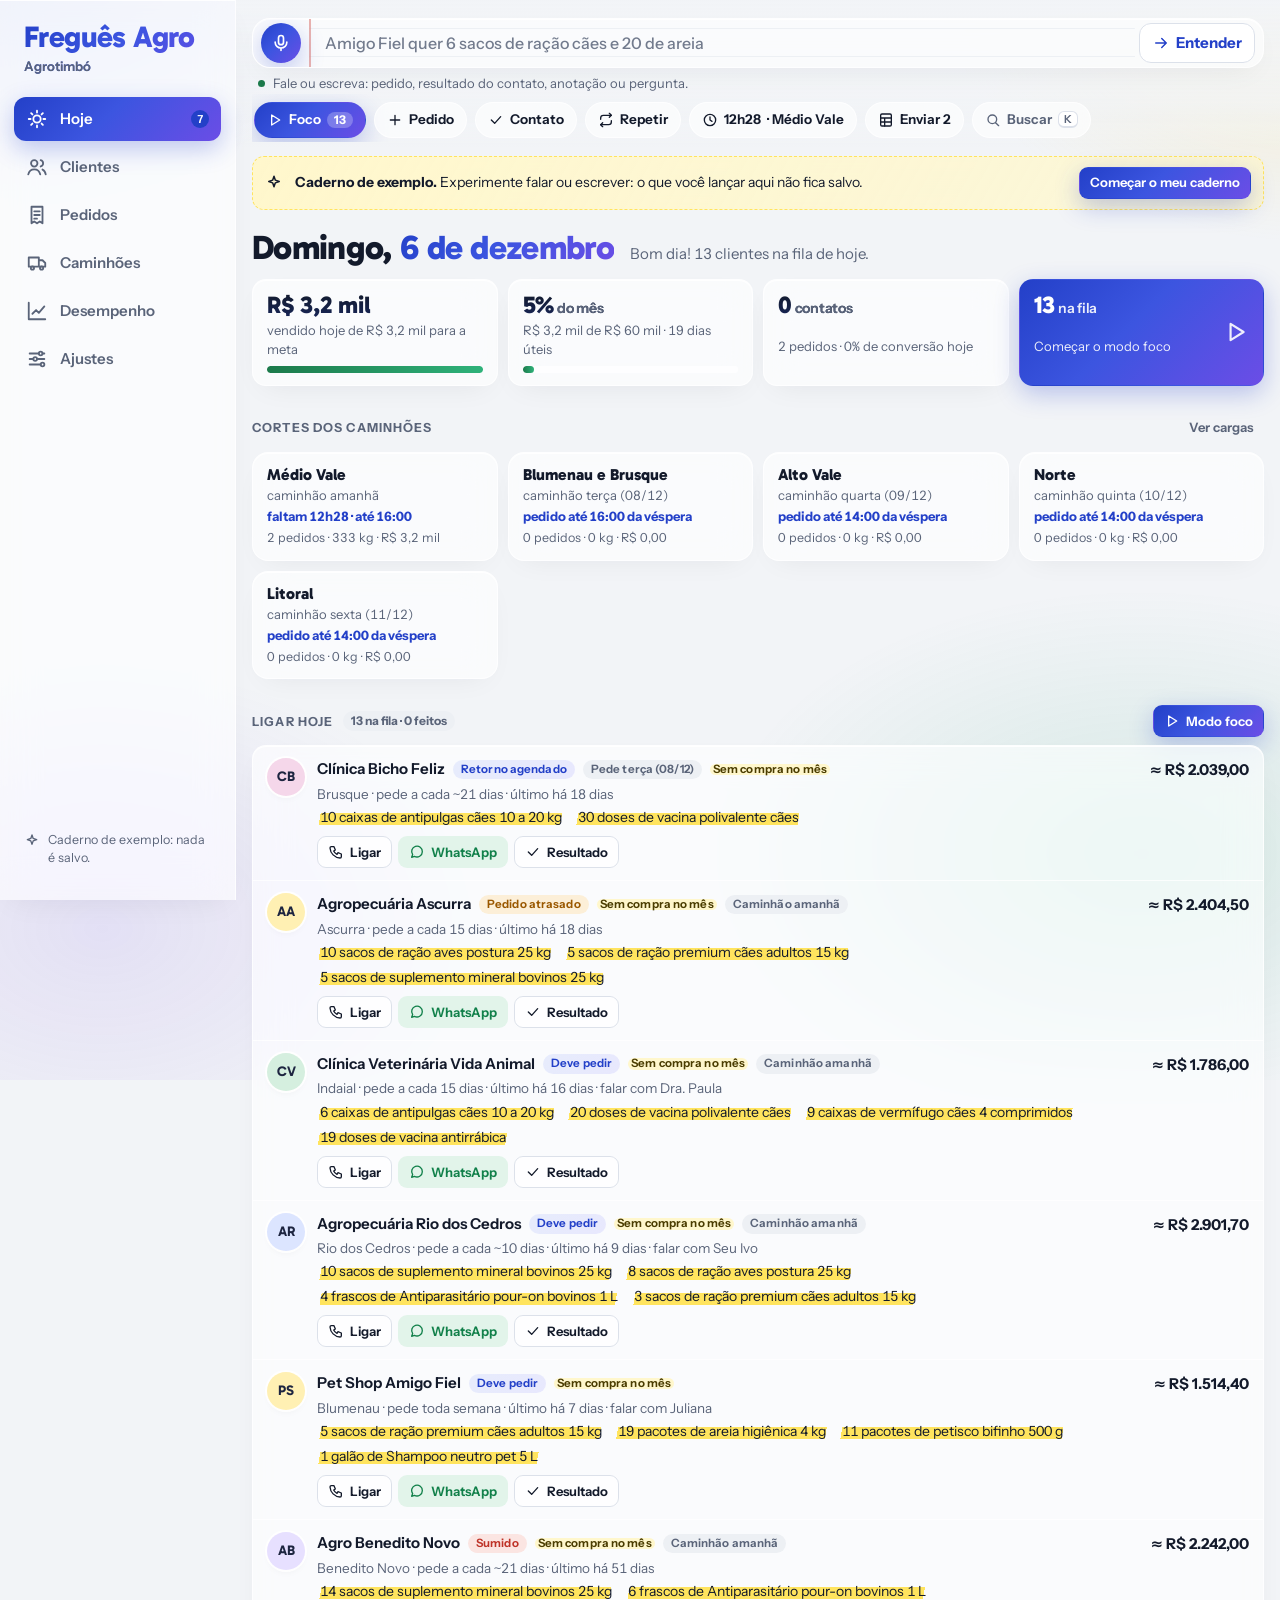
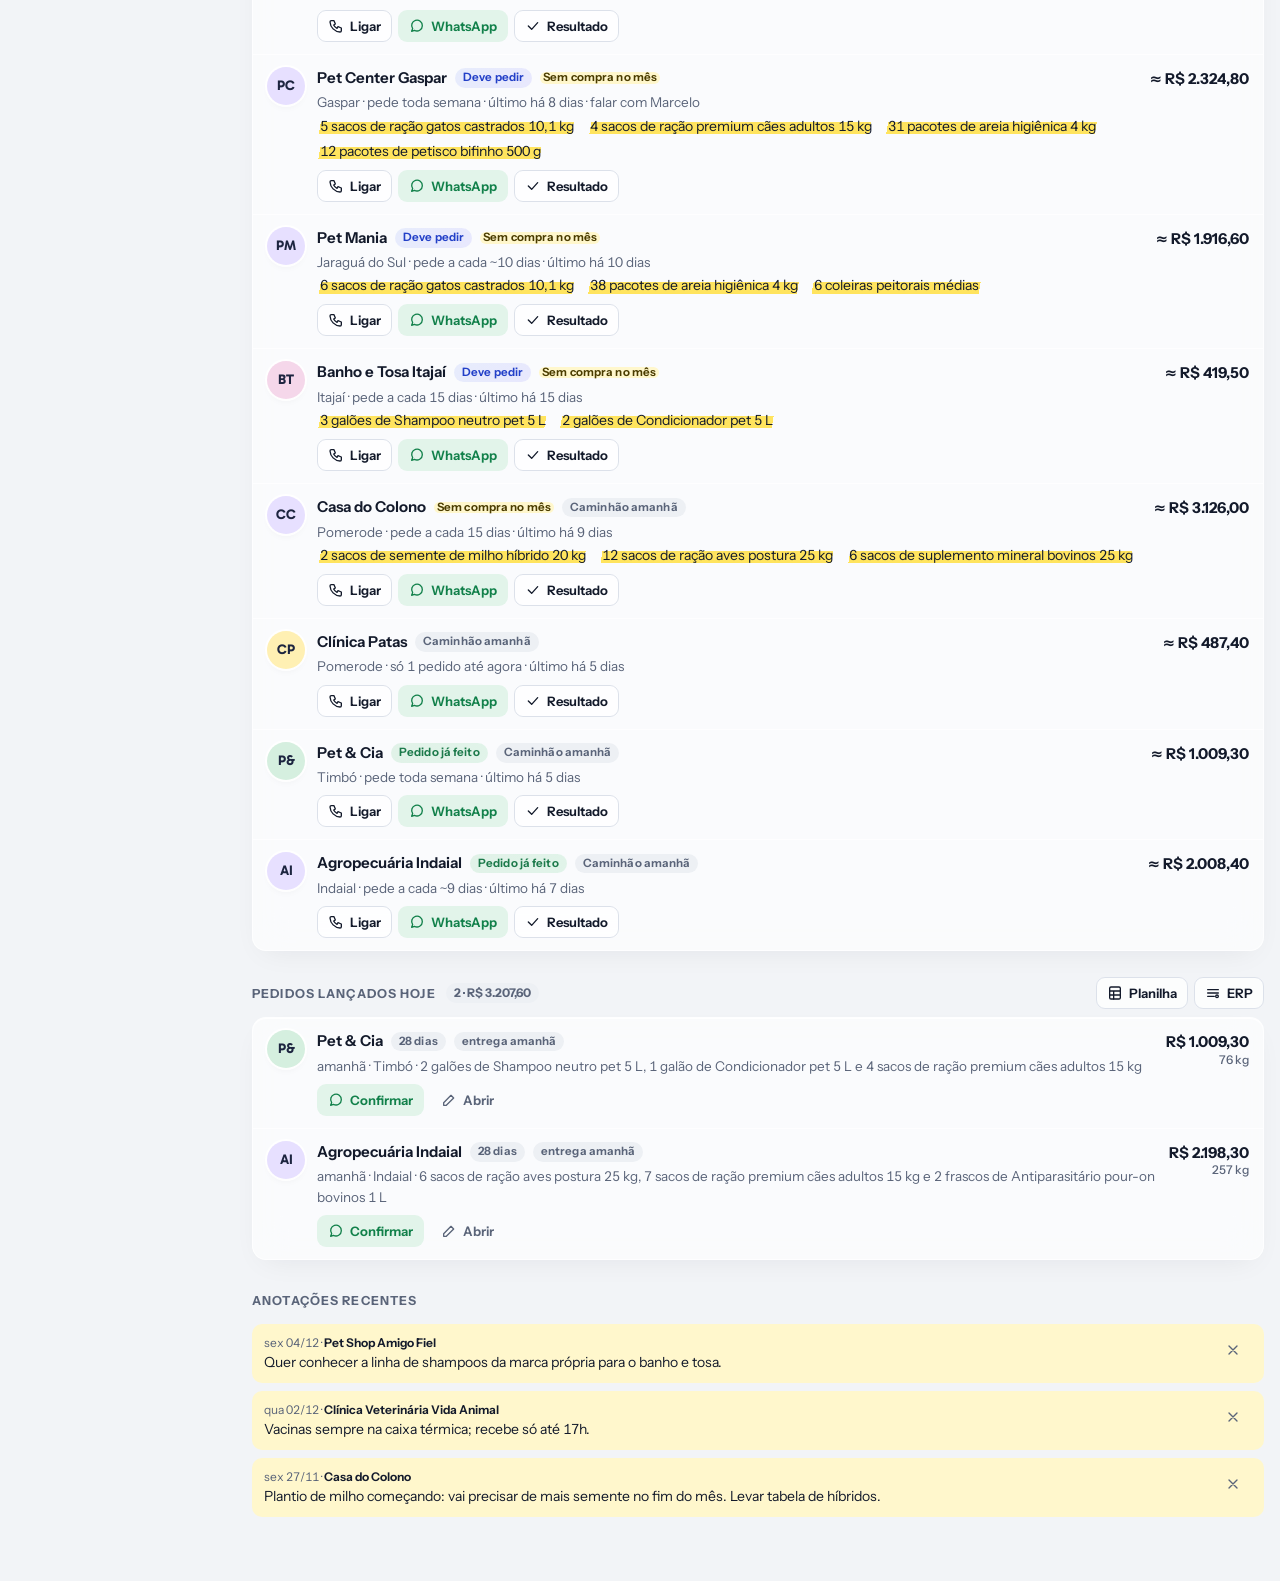
==== commit c75c2c2a: "Freguês: atalhos de acesso rápido - Barra de atalhos debaixo da captura: modo foco com o tamanho da " ====
--- a/fregues-agro/index.html
+++ b/fregues-agro/index.html
@@ -474,6 +474,43 @@
 .res.sel{background:var(--glass);border-color:var(--pen)}
 
 @media (max-width:700px){.cortes{grid-auto-flow:column;grid-auto-columns:minmax(190px,72%);grid-template-columns:none;overflow-x:auto;scroll-snap-type:x mandatory;padding-bottom:6px}.corte{scroll-snap-align:start}}
+
+/* acesso rápido */
+.quick{display:flex;gap:8px;overflow-x:auto;padding:8px 2px 4px;scrollbar-width:none;-webkit-overflow-scrolling:touch}
+.quick::-webkit-scrollbar{display:none}
+.qk{flex:none;display:inline-flex;align-items:center;gap:6px;min-height:36px;padding:6px 12px;border-radius:999px;border:1px solid var(--glass-b);background:var(--glass);-webkit-backdrop-filter:var(--blur);backdrop-filter:var(--blur);color:var(--ink);font:650 13.5px/1 var(--body);white-space:nowrap;transition:transform .16s var(--spring),box-shadow .2s,background .2s}
+.qk svg{width:16px;height:16px}
+.qk:hover{transform:translateY(-1px);box-shadow:0 8px 18px -10px var(--glass-e)}
+.qk:active{transform:scale(.95)}
+.qk.p{background:var(--g-pen);color:var(--on-pen);border-color:transparent;box-shadow:var(--glow)}
+.qk.p b{background:rgba(255,255,255,.25);border-radius:999px;padding:2px 7px;font-size:12px}
+.qk.p:disabled{background:var(--glass);color:var(--mut);box-shadow:none}
+.qk.warn{background:var(--warn-s);color:var(--warn);border-color:color-mix(in srgb,var(--warn) 35%,transparent)}
+.qk.g{color:var(--mut)}
+.qk kbd{font-size:11px;padding:0 5px}
+@media (max-width:700px){.qk kbd{display:none}}
+.pal{display:grid;gap:10px}
+.pal input{font-size:17px;min-height:48px;border-radius:14px}
+.pal-l{display:grid;gap:4px;max-height:min(58vh,520px);overflow:auto;padding:2px}
+.pal-i,.pal-c{display:flex;align-items:center;gap:12px;width:100%;text-align:left;padding:10px 12px;border-radius:12px;border:1px solid transparent;background:transparent;color:var(--ink);cursor:pointer;transition:background .15s,border-color .15s}
+.pal-i svg{width:18px;height:18px;color:var(--pen);flex:none}
+.pal-i span{flex:1;font-weight:600}
+.pal-i:hover,.pal-c:hover,.pal-i.on,.pal-c.on{background:var(--glass);border-color:var(--glass-b)}
+.pal-i.on,.pal-c.on{box-shadow:inset 3px 0 0 var(--pen)}
+.pal-c .bd{flex:1;min-width:0;display:grid;gap:2px}
+.pal-c .nm{display:flex;flex-wrap:wrap;gap:6px;align-items:center;font-weight:650}
+.pal-c .sub{font-size:13px;color:var(--mut)}
+.pal-a{display:flex;gap:6px;flex:none}
+.pal-a .btn.sm{min-height:34px;padding:4px 9px}
+@media (max-width:560px){.pal-c{flex-wrap:wrap}.pal-a{width:100%;padding-left:50px}.pal-a .btn.p{flex:1}}
+.pal-dica{font-size:12.5px;margin:0}
+@media (max-width:700px){.pal-dica{display:none}}
+.fab{display:none}
+@media (max-width:899px){.fab{display:grid;place-items:center;position:fixed;right:max(16px,env(safe-area-inset-right,0px));bottom:calc(84px + env(safe-area-inset-bottom,0px));z-index:24;width:60px;height:60px;border-radius:50%;border:0;background:var(--g-pen);color:var(--on-pen);box-shadow:var(--glow),0 10px 26px -8px rgba(0,0,0,.35);transition:transform .2s var(--spring)}
+  .fab svg{width:26px;height:26px}.fab:active{transform:scale(.9)}
+  .fab.on{background:linear-gradient(135deg,#E5484D,#F07A3E)}
+  .fab.on::after{content:"";position:absolute;inset:-6px;border-radius:50%;background:conic-gradient(from 0deg,#E5484D,#F5A524,#6B4DE6,#E5484D);-webkit-mask:radial-gradient(circle,transparent 60%,#000 62%);mask:radial-gradient(circle,transparent 60%,#000 62%);animation:gira 1.2s linear infinite}
+  body:has(#sheet:not([hidden])) .fab{opacity:0;pointer-events:none}}
 </style>
 </head>
 <body>
@@ -488,11 +525,13 @@
         <button type="submit" id="go" class="go" aria-label="Entender"></button>
       </form>
       <div class="hint" id="hint" aria-live="polite"></div>
+      <div class="quick" id="quick" role="toolbar" aria-label="Atalhos"></div>
     </header>
     <div id="banner"></div>
     <main id="main" tabindex="-1"></main>
   </div>
 </div>
+<button id="fab" class="fab" aria-label="Falar um pedido"></button>
 <div id="sheet" hidden></div>
 <div id="toasts" aria-live="polite"></div>
 <script>var PERFIL='agrotimbo';</script>
@@ -1307,7 +1346,7 @@
 function storeTxt(){if(S.demo)return I.spark+'<span>Caderno de exemplo: nada é salvo.</span>';if(Store.mode==='nuvem')return I.cloud+`<span>${Store.busy||Store.t?'Salvando…':Store.erro?'Sem conexão com a sua conta; ficou guardado neste aparelho.':'Salvo na sua conta Claude.'}</span>`;return I.device+'<span>Salvo neste aparelho. Faça backup em Ajustes.</span>'}
 function drawStatus(){const s=$('store');if(s)s.innerHTML=storeTxt();if(ui.tab==='ajustes'&&!ui.sheet)draw()}
 function draw(){
-  if(MSGS.length>1500)MSGS.length=0;drawNav();
+  if(MSGS.length>1500)MSGS.length=0;drawNav();drawQuick();
   $('banner').innerHTML=S.demo?`<div class="banner">${I.spark}<span><b>Caderno de exemplo.</b> Experimente falar ou escrever: o que você lançar aqui não fica salvo.</span><button class="btn p sm" onclick="comecar()">Começar o meu caderno</button></div>`:'';
   const v={hoje:vHoje,clientes:ui.cli?()=>vCliente(ui.cli):vClientes,pedidos:vPedidos,rotas:temRotas()?vRotas:vHoje,radar:vRadar,ajustes:vAjustes}[ui.tab]||vHoje;
   $('main').innerHTML=v();
@@ -1534,7 +1573,7 @@
 function grow(){const t=$('cap');t.style.height='auto';t.style.height=Math.min(196,t.scrollHeight)+'px'}
 function hint(html,kind){$('hint').innerHTML=`<span class="dot ${kind||''}"></span><span>${html}</span>`}
 function hintPadrao(){hint(SR||!EMBED?(AGRO()?'Fale ou escreva: pedido, resultado do contato, anotação ou pergunta.':'Fale ou escreva: pedido, pagamento, entrega, anotação ou pergunta.'):'Escreva aqui, ou toque no microfone do teclado do celular para ditar.')}
-function micUI(){const m=$('mic');m.classList.toggle('on',ui.ouvindo);m.innerHTML=ui.ouvindo?I.stop:I.mic;m.setAttribute('aria-label',ui.ouvindo?'Parar de ouvir':'Falar');if(!ui.ouvindo)hintPadrao()}
+function micUI(){const m=$('mic');const fb=$('fab');if(fb){fb.classList.toggle('on',ui.ouvindo);fb.innerHTML=ui.ouvindo?I.stop:I.mic}m.classList.toggle('on',ui.ouvindo);m.innerHTML=ui.ouvindo?I.stop:I.mic;m.setAttribute('aria-label',ui.ouvindo?'Parar de ouvir':'Falar');if(!ui.ouvindo)hintPadrao()}
 function dicaVoz(bloq){hint(bloq?'O microfone não está liberado aqui. Toque no <b>microfone do teclado</b> do celular e dite na barra, ou abra o Freguês direto no navegador.':'Este navegador não tem ditado embutido. Use o <b>microfone do teclado</b> do celular para ditar na barra.');$('cap').focus()}
 function ouvir(){
   if(ui.ouvindo){try{rec&&rec.stop()}catch(e){}return}
@@ -1625,7 +1664,7 @@
 function openSheet(type,data){ui.sheet={type,...(data||{})};ui.arm='';drawSheet();const el=$('sheet');el.hidden=false;document.body.style.overflow='hidden';setTimeout(()=>{const f=el.querySelector('[data-focus]')||el.querySelector('.sp-h .btn');f&&f.focus({preventScroll:true})},30)}
 function closeSheet(){if(ui.ctl){try{ui.ctl.abort()}catch(e){}ui.ctl=null}ui.sheet=null;ui.arm='';const el=$('sheet');document.body.style.overflow='';hintPadrao();if(el.hidden)return;el.classList.add('out');setTimeout(()=>{if(!ui.sheet){el.hidden=true;el.innerHTML=''}el.classList.remove('out')},180)}
 function drawSheet(){const s=ui.sheet;if(!s)return;
-  const f={prev:shPrev,entregar:shEntregar,pagar:shPagar,cliente:shCliente,adiar:shAdiar,fila:shFila,resp:shResp,texto:shTexto,importar:shImportar,msg:shMsg,foco:shFoco,resultado:shResultado,link:shLink}[s.type];
+  const f={prev:shPrev,entregar:shEntregar,pagar:shPagar,cliente:shCliente,adiar:shAdiar,fila:shFila,resp:shResp,texto:shTexto,importar:shImportar,msg:shMsg,paleta:shPaleta,foco:shFoco,resultado:shResultado,link:shLink}[s.type];
   const [tit,body,foot]=f(s);
   const sc=$('sheet').querySelector('.sp');const top=sc?sc.scrollTop:0;
   $('sheet').innerHTML=`<div class="scrim" onclick="closeSheet()"></div><div class="sp" role="dialog" aria-modal="true" aria-labelledby="sht"><div class="sp-h"><h2 id="sht">${tit}</h2><button class="btn g sm" onclick="closeSheet()" aria-label="Fechar">${I.x}</button></div>${body}${foot?`<div class="sp-f">${foot}</div>`:''}</div>`;
@@ -1986,7 +2025,42 @@
 /* histórico de contatos do cliente */
 function secContatosCli(c){const ks=(S.ctt||[]).filter(k=>k.cid===c.id).sort((a,b)=>b.t-a.t).slice(0,8);const h=HOJE();const tot=(S.ctt||[]).filter(k=>k.cid===c.id);const conv=tot.length?Math.round(tot.filter(k=>k.res==='pedido').length/tot.length*100):0;
   return `<section class="sec"><div class="sh"><h2>Contatos</h2><span class="n">${tot.length} · ${conv}% viraram pedido</span><div class="r"><button class="btn sm" onclick="openSheet('resultado',{cid:'${c.id}'})">${I.ok}Registrar contato</button></div></div>${ks.length?`<div class="list">${ks.map(k=>`<div class="it"><span class="av" style="background:var(--${k.res==='pedido'?'ok-s':k.res==='nao'?'warn-s':'pen-s'});color:var(--${k.res==='pedido'?'ok':k.res==='nao'?'warn':'pen'})">${k.canal==='wa'?I.wa:I.phone}</span><div class="bd"><div class="nm">${E(RES[k.res]||k.res)}${k.ret?`<span class="chip pen">retornar ${E(T.quando(k.ret,h))}</span>`:''}</div><div class="sub">${E(T.quando(k.d,h))}${k.t?' · '+new Date(k.t).toLocaleTimeString('pt-BR',{hour:'2-digit',minute:'2-digit'}):''}${k.canal?' · '+(k.canal==='wa'?'WhatsApp':'ligação'):''}</div></div><span></span></div>`).join('')}</div>`:'<div class="empty">Nenhum contato registrado ainda.</div>'}</section>`}
-setInterval(()=>{document.querySelectorAll('[data-corte]').forEach(el=>{const f=faltaCorte({corte:el.dataset.corte});el.textContent=ctTxt(f)+' · até '+el.dataset.corte})},30000);
+setInterval(()=>{document.querySelectorAll('[data-corte]').forEach(el=>{const f=faltaCorte({corte:el.dataset.corte});el.textContent=el.dataset.curto?ctTxt(f).replace('faltam ',''):ctTxt(f)+' · até '+el.dataset.corte})},30000);
+
+/* ---------- acesso rápido: barra de atalhos, paleta de comandos e microfone ao alcance do polegar ---------- */
+const MODOS={tudo:['Buscar','Cliente, ação ou pergunta'],pedido:['Novo pedido','Para qual cliente?'],contato:['Registrar contato','Com qual cliente falou?'],repetir:['Repetir último pedido','De qual cliente?']};
+function recentes(){const vis=new Set(),out=[];[...(S.ctt||[]).map(k=>({cid:k.cid,t:k.t||0})),...S.ped.map(p=>({cid:p.cid,t:p.cri||0}))].sort((a,b)=>b.t-a.t).forEach(x=>{if(!vis.has(x.cid)&&Core.cli(S,x.cid)){vis.add(x.cid);out.push(x.cid)}});return out.slice(0,6)}
+function acoesPaleta(){const A=[['foco','Começar o modo foco',I.play,'F',()=>{closeSheet();abrirFoco()}],['pedido','Novo pedido',I.plus,'N',()=>abrirPaleta('pedido')],['contato','Registrar contato',I.ok,'R',()=>abrirPaleta('contato')],['repetir','Repetir último pedido de um cliente',I.rep,'',()=>abrirPaleta('repetir')],['falar','Falar um pedido',I.mic,'',()=>{closeSheet();setTimeout(ouvir,200)}]];
+  if(temRotas())A.push(['cortes','Ver cortes e cargas dos caminhões',I.rotas,'',()=>{closeSheet();go('rotas')}]);
+  A.push(['hoje','Pedidos lançados hoje',I.pedidos,'',()=>{closeSheet();ui.pf=AGRO()?'hoje':'abertos';go('pedidos')}],['planilha','Enviar pedidos de hoje para a planilha',I.sheet,'',()=>{closeSheet();enviarPlanilha(S.ped.filter(p=>p.st!=='cancelado'&&p.cri&&dRef(p)===HOJE()))}],['erp','Baixar pedidos abertos para o ERP',I.erp,'',()=>{closeSheet();baixar('pedidos-erp.csv',Core.erp(S,S.ped.filter(p=>p.st==='aberto')),'text/csv')}],['meta','Como está a meta?',I.target,'',()=>{closeSheet();responder({fala:'como está a meta',cli:null})}],['amanha','Quem ligar amanhã?',I.phone,'',()=>{closeSheet();responder({fala:'quem eu ligo amanhã',cli:null})}],['desemp','Abrir desempenho',I.radar,'',()=>{closeSheet();go('radar')}],['novo','Cadastrar cliente',I.clientes,'',()=>openSheet('cliente',{})]);
+  return A}
+function abrirPaleta(modo){ui.pm=modo||'tudo';ui.pi=0;openSheet('paleta',{});setTimeout(()=>{const i=$('pal-q');if(i){i.focus();palFiltrar()}},40)}
+function shPaleta(){const[t,ph]=MODOS[ui.pm]||MODOS.tudo;return[t,`<div class="pal"><input id="pal-q" type="search" placeholder="${E(ph)}" autocomplete="off" oninput="ui.pi=0;palFiltrar()" onkeydown="palTecla(event)" aria-label="${E(ph)}"><div id="pal-l" class="pal-l" role="listbox"></div><p class="mut pal-dica"><kbd>↑</kbd><kbd>↓</kbd> escolher · <kbd>Enter</kbd> ${ui.pm==='tudo'?'abrir':'confirmar'} · <kbd>Esc</kbd> fechar</p></div>`,'']}
+function palItens(){const q=U.key(($('pal-q')||{}).value||'');const out=[];
+  if(ui.pm==='tudo'){acoesPaleta().filter(a=>!q||U.key(a[1]).includes(q)).slice(0,q?4:6).forEach(a=>out.push({k:'acao',a}))}
+  let cs;if(!q){const fila=AGRO()?visitasDoDia(HOJE()).L.filter(x=>!x.feito).slice(0,5).map(x=>x.c.id):[];cs=[...new Set([...fila,...recentes()])].map(id=>Core.cli(S,id)).filter(Boolean).slice(0,8)}
+  else cs=S.cli.map(c=>{const ks=[c.nome,...(c.apel||[]),c.cidade||'',c.contato||''].map(U.key);let sc=0;ks.forEach((k,i)=>{if(k.startsWith(q))sc=Math.max(sc,i===0?3:2);else if(k.includes(q))sc=Math.max(sc,1)});if(!sc&&q.length>=3)ks.forEach(k=>{if(U.dice(k,q)>.6)sc=Math.max(sc,.5)});return{c,sc}}).filter(x=>x.sc).sort((a,b)=>b.sc-a.sc).slice(0,10).map(x=>x.c);
+  cs.forEach(c=>out.push({k:'cli',c}));
+  if(ui.pm==='tudo'&&q&&!cs.length&&!out.length)out.push({k:'texto',q:($('pal-q')||{}).value});
+  return out}
+function palFiltrar(){const L=palItens();ui.pl=L;if(ui.pi>=L.length)ui.pi=Math.max(0,L.length-1);const el=$('pal-l');if(!el)return;const h=HOJE();
+  el.innerHTML=L.length?L.map((x,i)=>{const on=i===ui.pi?' on':'';if(x.k==='acao')return `<button class="pal-i${on}" role="option" onclick="palUsar(${i})">${x.a[2]}<span>${E(x.a[1])}</span>${x.a[3]?`<kbd>${x.a[3]}</kbd>`:''}</button>`;
+    if(x.k==='texto')return `<button class="pal-i${on}" role="option" onclick="palUsar(${i})">${I.go}<span>Entender “${E(x.q)}”</span></button>`;
+    const c=x.c,pr=predOf(c.id);return `<div class="pal-c${on}" role="option" onclick="palUsar(${i})">${av(c)}<div class="bd"><div class="nm">${E(c.nome)}${chipSt(pr)}</div><div class="sub">${E([c.cidade,pr&&pr.desde!=null?'último '+T.ha(pr.desde):'',pr?'≈ '+T.brl(pr.valor):''].filter(Boolean).join(' · '))}</div></div><div class="pal-a" onclick="event.stopPropagation()"><button class="btn sm p" title="Lançar pedido" onclick="palCli('${c.id}','pedido')">${I.plus}<span>Pedido</span></button><button class="btn sm" title="Registrar contato" onclick="palCli('${c.id}','contato')">${I.ok}</button>${c.tel?`<a class="btn sm" title="Ligar" href="tel:${E(c.tel)}" onclick="ui.canal='tel';palCli('${c.id}','contato')">${I.phone}</a>`:''}${pr&&pr.cesta.length?btnWA(c,msgLembrete(c,pr),'',''):''}</div></div>`}).join(''):`<p class="mut" style="padding:10px">Nada encontrado.</p>`;
+  const sel=el.querySelector('.on');sel&&sel.scrollIntoView({block:'nearest'})}
+function palTecla(e){const n=(ui.pl||[]).length;if(e.key==='ArrowDown'){e.preventDefault();ui.pi=Math.min(n-1,ui.pi+1);palFiltrar()}else if(e.key==='ArrowUp'){e.preventDefault();ui.pi=Math.max(0,ui.pi-1);palFiltrar()}else if(e.key==='Enter'){e.preventDefault();palUsar(ui.pi)}}
+function palUsar(i){const x=(ui.pl||[])[i];if(!x)return;if(x.k==='acao')return x.a[4]();if(x.k==='texto'){closeSheet();$('cap').value=x.q;grow();return enviar()}palCli(x.c.id,ui.pm==='tudo'?'abrir':ui.pm)}
+function palCli(cid,acao){closeSheetKeep();if(acao==='pedido')return lancarPrevisto(cid);if(acao==='contato')return openSheet('resultado',{cid});if(acao==='repetir')return repetir(cid);abrirCli(cid)}
+/* barra de atalhos debaixo da captura */
+function drawQuick(){const q=$('quick');if(!q)return;const h=HOJE();const B=[];
+  if(AGRO()){const pend=visitasDoDia(h).L.filter(x=>!x.feito).length;B.push(`<button class="qk p" onclick="abrirFoco()" ${pend?'':'disabled'}>${I.play}Foco<b>${pend}</b></button>`);
+    B.push(`<button class="qk" onclick="abrirPaleta('pedido')">${I.plus}Pedido</button>`,`<button class="qk" onclick="abrirPaleta('contato')">${I.ok}Contato</button>`,`<button class="qk" onclick="abrirPaleta('repetir')">${I.rep}Repetir</button>`);
+    const C=proxCaminhoes().filter(x=>x.vale&&faltaCorte(x.r)>0).sort((a,b)=>faltaCorte(a.r)-faltaCorte(b.r))[0];if(C){const f=faltaCorte(C.r);B.push(`<button class="qk ${f<=90?'warn':''}" onclick="ui.rd='${C.d}';go('rotas')">${I.clock}<span data-corte="${E(C.r.corte)}" data-curto="1">${E(ctTxt(f).replace('faltam ',''))}</span> · ${E(C.r.nome)}</button>`)}
+    const hp=S.ped.filter(p=>p.st!=='cancelado'&&p.cri&&dRef(p)===h&&!p.plan).length;if(hp)B.push(`<button class="qk" onclick="enviarPlanilha(S.ped.filter(p=>p.st!=='cancelado'&&p.cri&&dRef(p)===HOJE()&&!p.plan))">${I.sheet}Enviar ${hp}</button>`)}
+  else B.push(`<button class="qk p" onclick="abrirPaleta('pedido')">${I.plus}Pedido</button>`,`<button class="qk" onclick="openSheet('fila')">${I.wa}Mensagens</button>`,`<button class="qk" onclick="ui.pf='abertos';go('pedidos')">${I.pedidos}A entregar</button>`);
+  B.push(`<button class="qk g" onclick="abrirPaleta('tudo')" title="Buscar (K)">${I.search}Buscar<kbd>K</kbd></button>`);
+  q.innerHTML=B.join('')}
+Object.assign(I,{search:sv('<circle cx="11" cy="11" r="6.5"/><path d="m16 16 4.5 4.5"/>')});
 
 /* ---------- partida ---------- */
 function iniciar(){
@@ -2000,7 +2074,8 @@
   $('cap').addEventListener('input',()=>{grow();if(!ui.tCap&&$('cap').value)ui.tCap=Date.now()});
   $('cap').addEventListener('keydown',e=>{if(e.key==='Enter'&&!e.shiftKey&&!e.isComposing){e.preventDefault();enviar()}});
   $('mic').addEventListener('click',ouvir);
-  document.addEventListener('keydown',e=>{if(e.key==='Escape'&&ui.sheet){closeSheet();return}if(ui.sheet&&ui.sheet.type==='foco'&&!/INPUT|TEXTAREA|SELECT/.test(e.target.tagName)&&!e.ctrlKey&&!e.metaKey){const c=(ui.fq||[])[ui.fi];const k=e.key.toLowerCase();const m={'1':'pedido','2':'sem','3':'retorno','4':'nao'};if(m[k]&&c){e.preventDefault();resultadoFoco(c,m[k]);return}if(k==='arrowright'){ui.fi++;drawSheet();return}if(k==='l'&&$('fx-tel')){$('fx-tel').click();return}if(k==='w'&&$('fx-wa')){$('fx-wa').click();return}if(k==='p'&&$('fx-ped')){$('fx-ped').click();return}}const tg=e.target;if(e.key==='/'&&!ui.sheet&&!/INPUT|TEXTAREA|SELECT/.test(tg.tagName)){e.preventDefault();$('cap').focus()}});
+  const fab=$('fab');if(fab){fab.innerHTML=I.mic;fab.addEventListener('click',()=>{window.scrollTo({top:0,behavior:'smooth'});ouvir()})}
+  document.addEventListener('keydown',e=>{if(e.key==='Escape'&&ui.sheet){closeSheet();return}if(ui.sheet&&ui.sheet.type==='foco'&&!/INPUT|TEXTAREA|SELECT/.test(e.target.tagName)&&!e.ctrlKey&&!e.metaKey){const c=(ui.fq||[])[ui.fi];const k=e.key.toLowerCase();const m={'1':'pedido','2':'sem','3':'retorno','4':'nao'};if(m[k]&&c){e.preventDefault();resultadoFoco(c,m[k]);return}if(k==='arrowright'){ui.fi++;drawSheet();return}if(k==='l'&&$('fx-tel')){$('fx-tel').click();return}if(k==='w'&&$('fx-wa')){$('fx-wa').click();return}if(k==='p'&&$('fx-ped')){$('fx-ped').click();return}}const tg=e.target;const dig=/INPUT|TEXTAREA|SELECT/.test(tg.tagName)||tg.isContentEditable;if((e.ctrlKey||e.metaKey)&&e.key.toLowerCase()==='k'){e.preventDefault();abrirPaleta('tudo');return}if(ui.sheet||dig||e.ctrlKey||e.metaKey||e.altKey)return;const k=e.key.toLowerCase();if(k==='/'){e.preventDefault();$('cap').focus()}else if(k==='k'){e.preventDefault();abrirPaleta('tudo')}else if(k==='n'){e.preventDefault();abrirPaleta('pedido')}else if(k==='r'&&AGRO()){e.preventDefault();abrirPaleta('contato')}else if(k==='f'&&AGRO()){e.preventDefault();abrirFoco()}else if(k==='m'){e.preventDefault();ouvir()}});
   window.addEventListener('hashchange',()=>{const k=(location.hash||'').slice(1);if(TABS_ALL.some(t=>t[0]===k)&&k!==ui.tab)go(k)});
   let ex=0;const ph=()=>{const c=$('cap');c.placeholder=innerWidth<600?'Fale ou escreva…':EXEMPLOS[ex]};ph();addEventListener('resize',ph);setInterval(()=>{const c=$('cap');if(document.activeElement!==c&&!c.value&&!ui.ouvindo&&!ui.sheet){ex=(ex+1)%EXEMPLOS.length;ph();if(innerWidth<600&&!/busy|rec/.test($('hint').innerHTML))hint('Ex.: <b>“'+E(EXEMPLOS[ex])+'”</b>')}},5000);
   // vira o dia sozinho: recalcula previsões se o app ficar aberto de um dia para o outro
